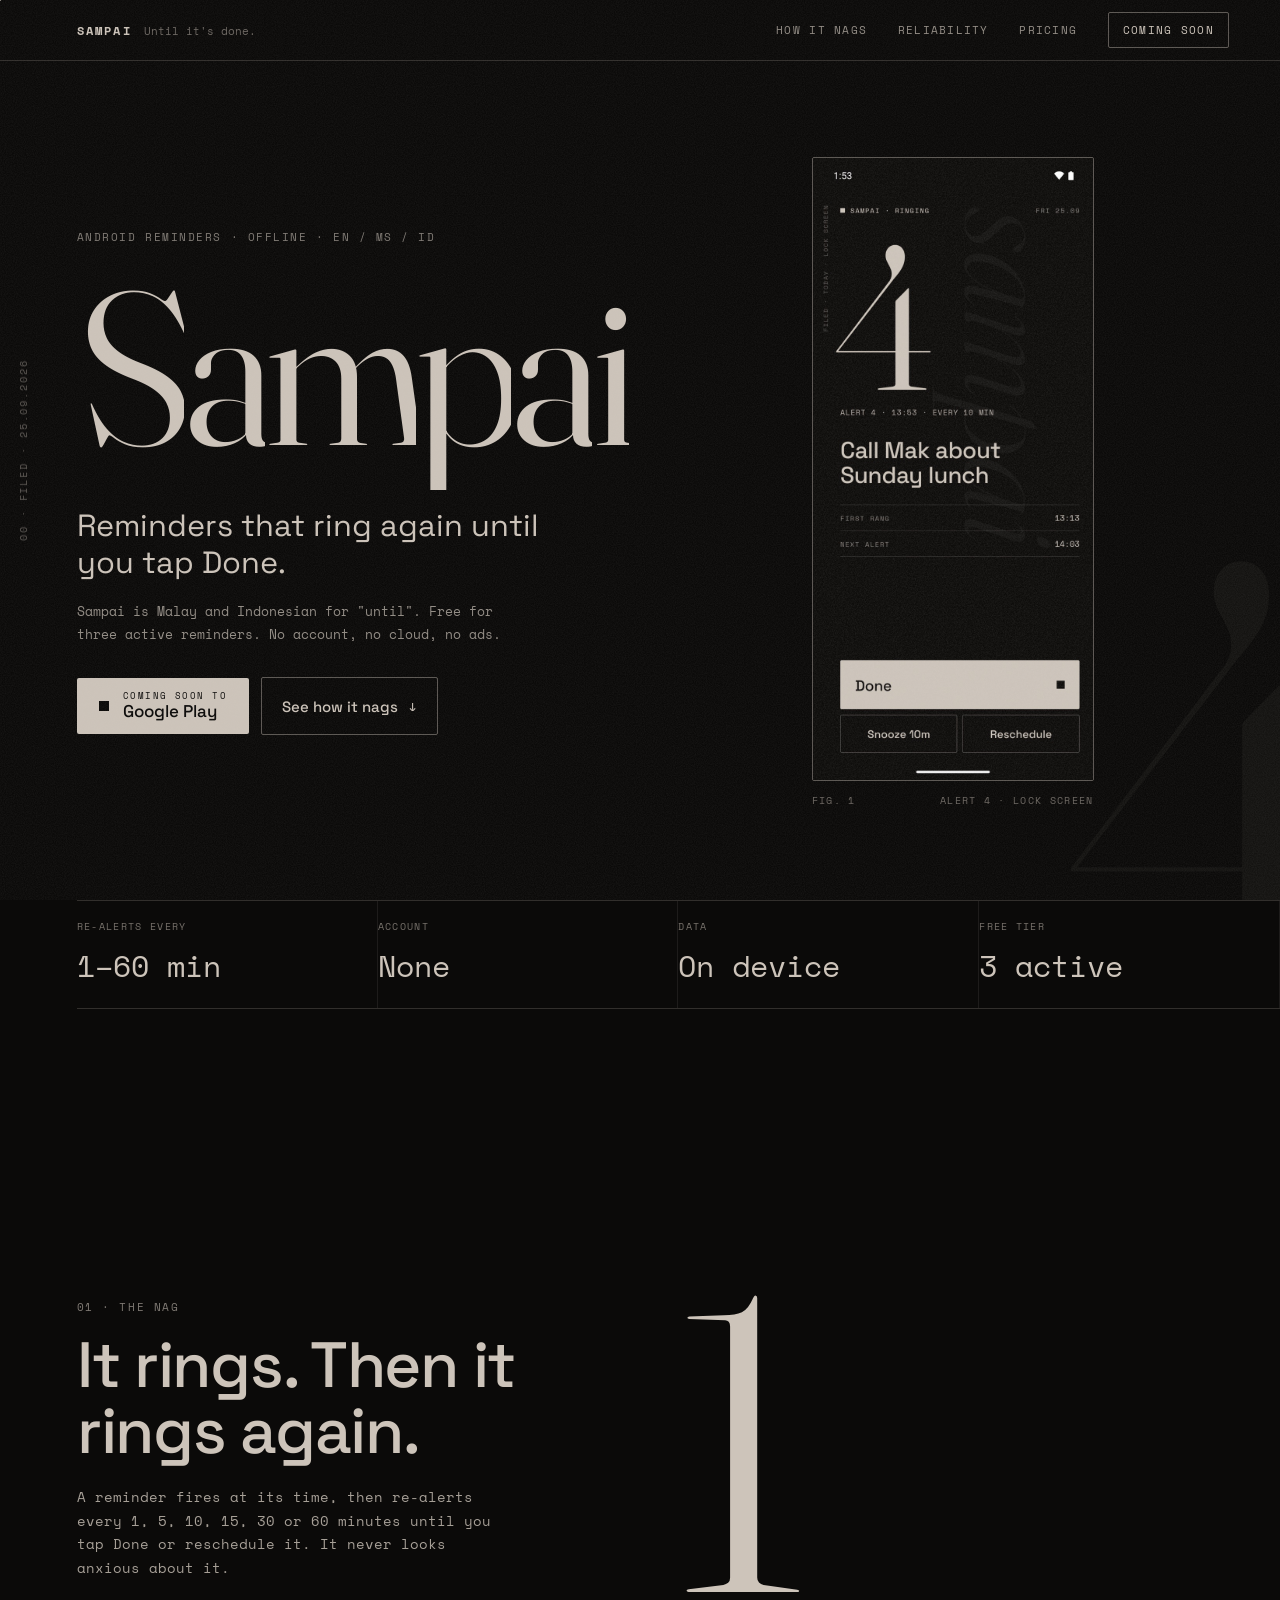
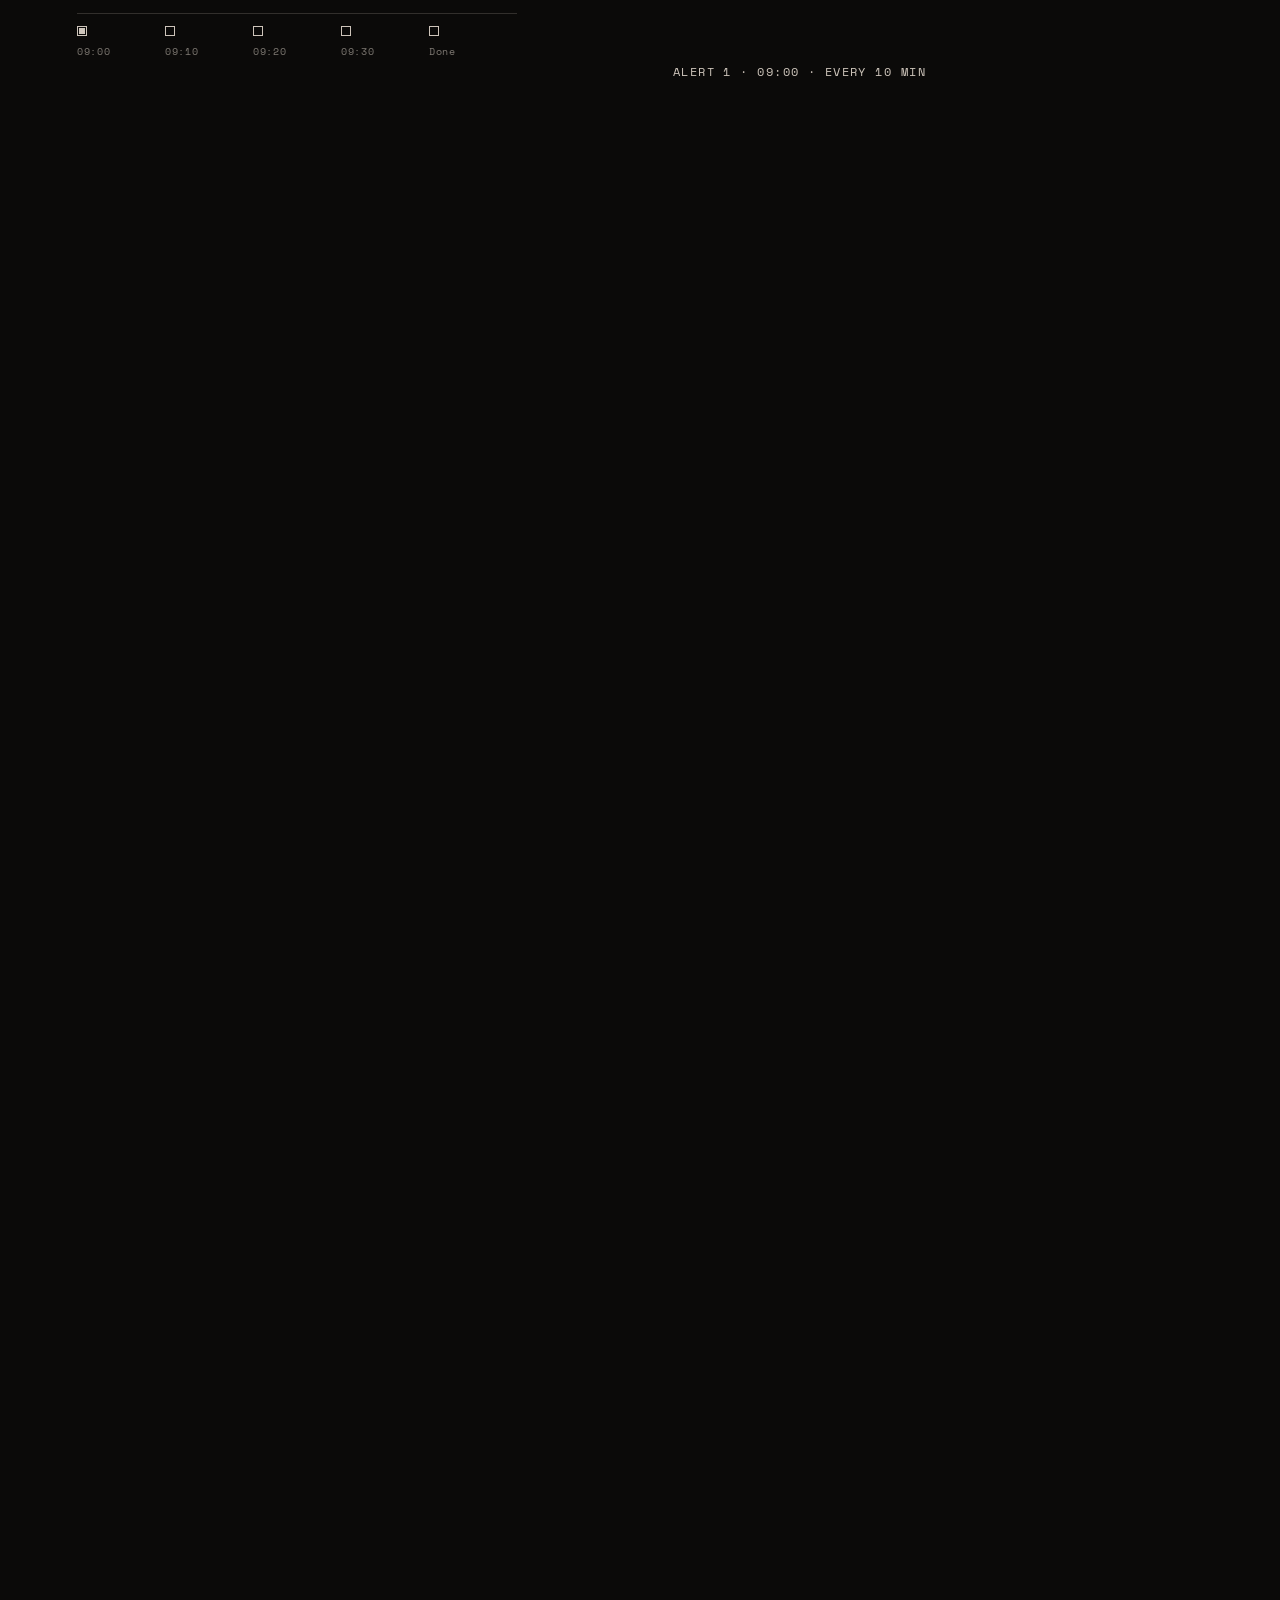
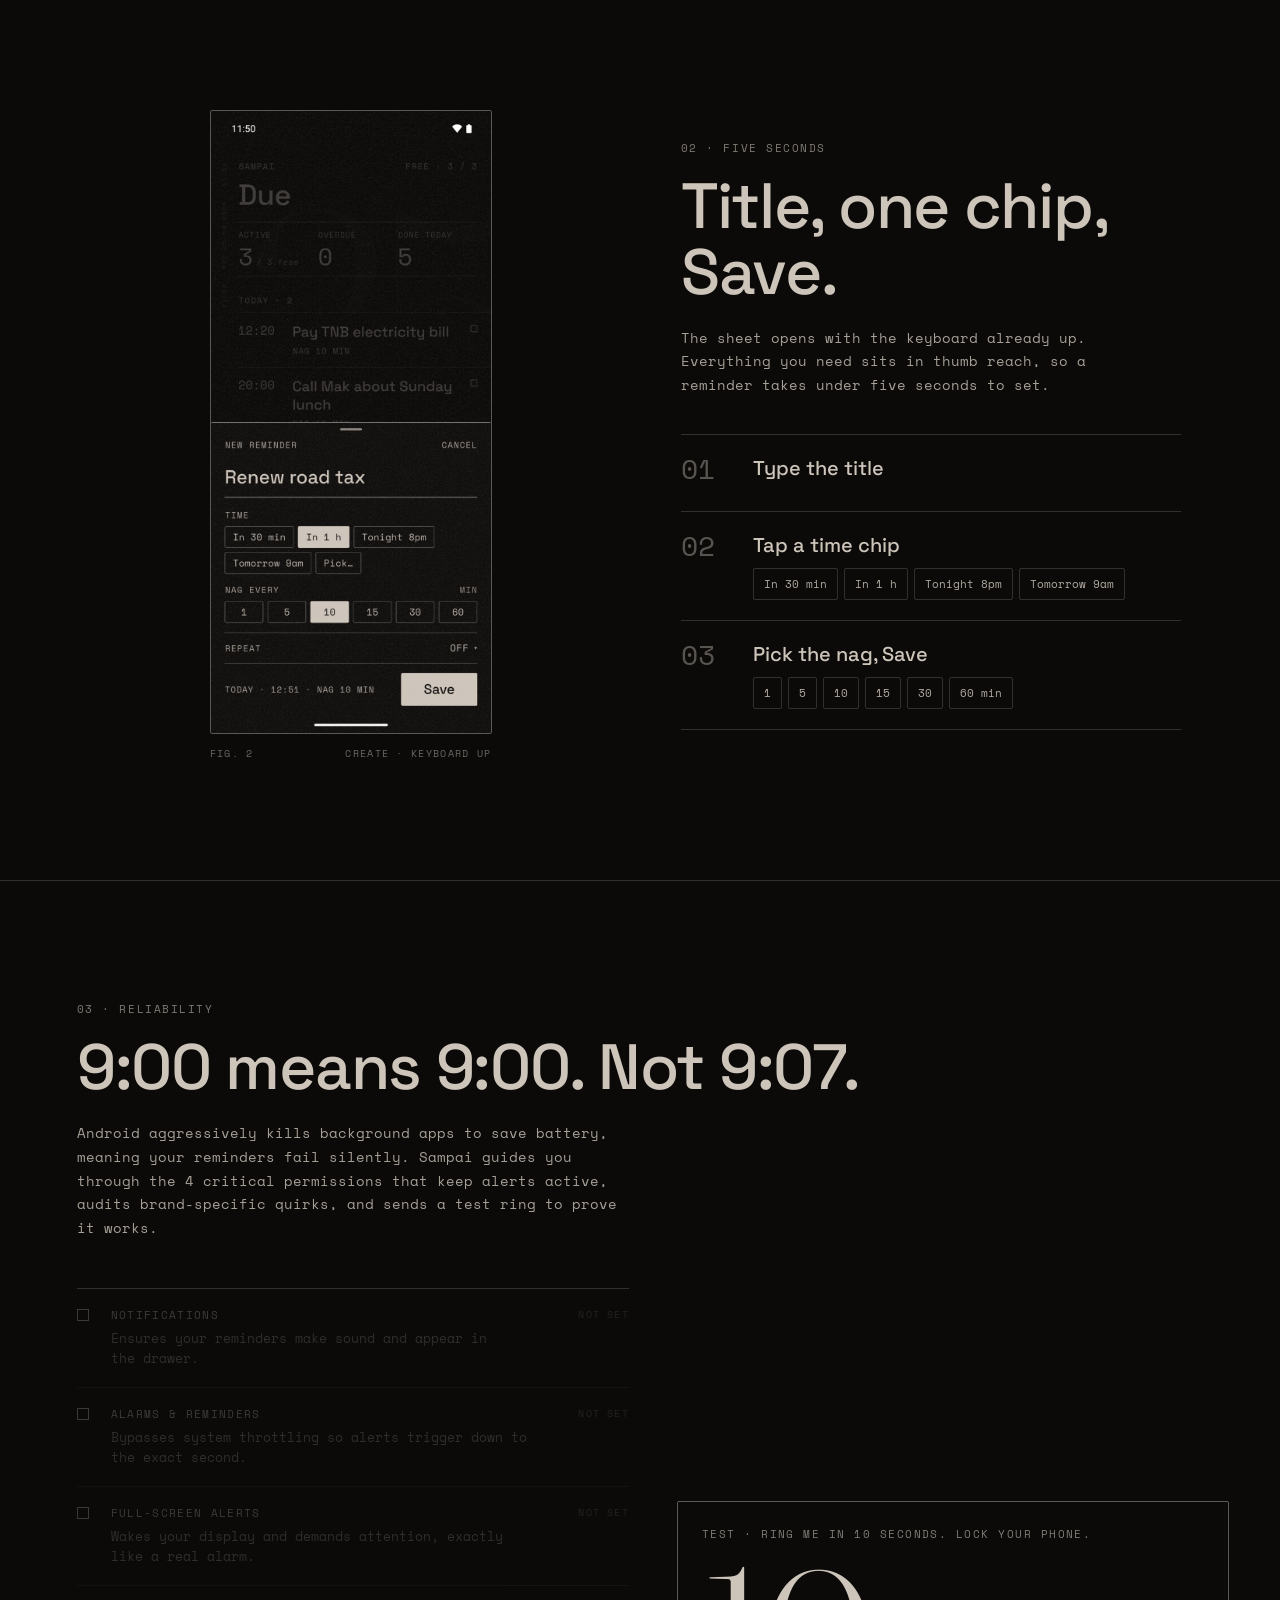
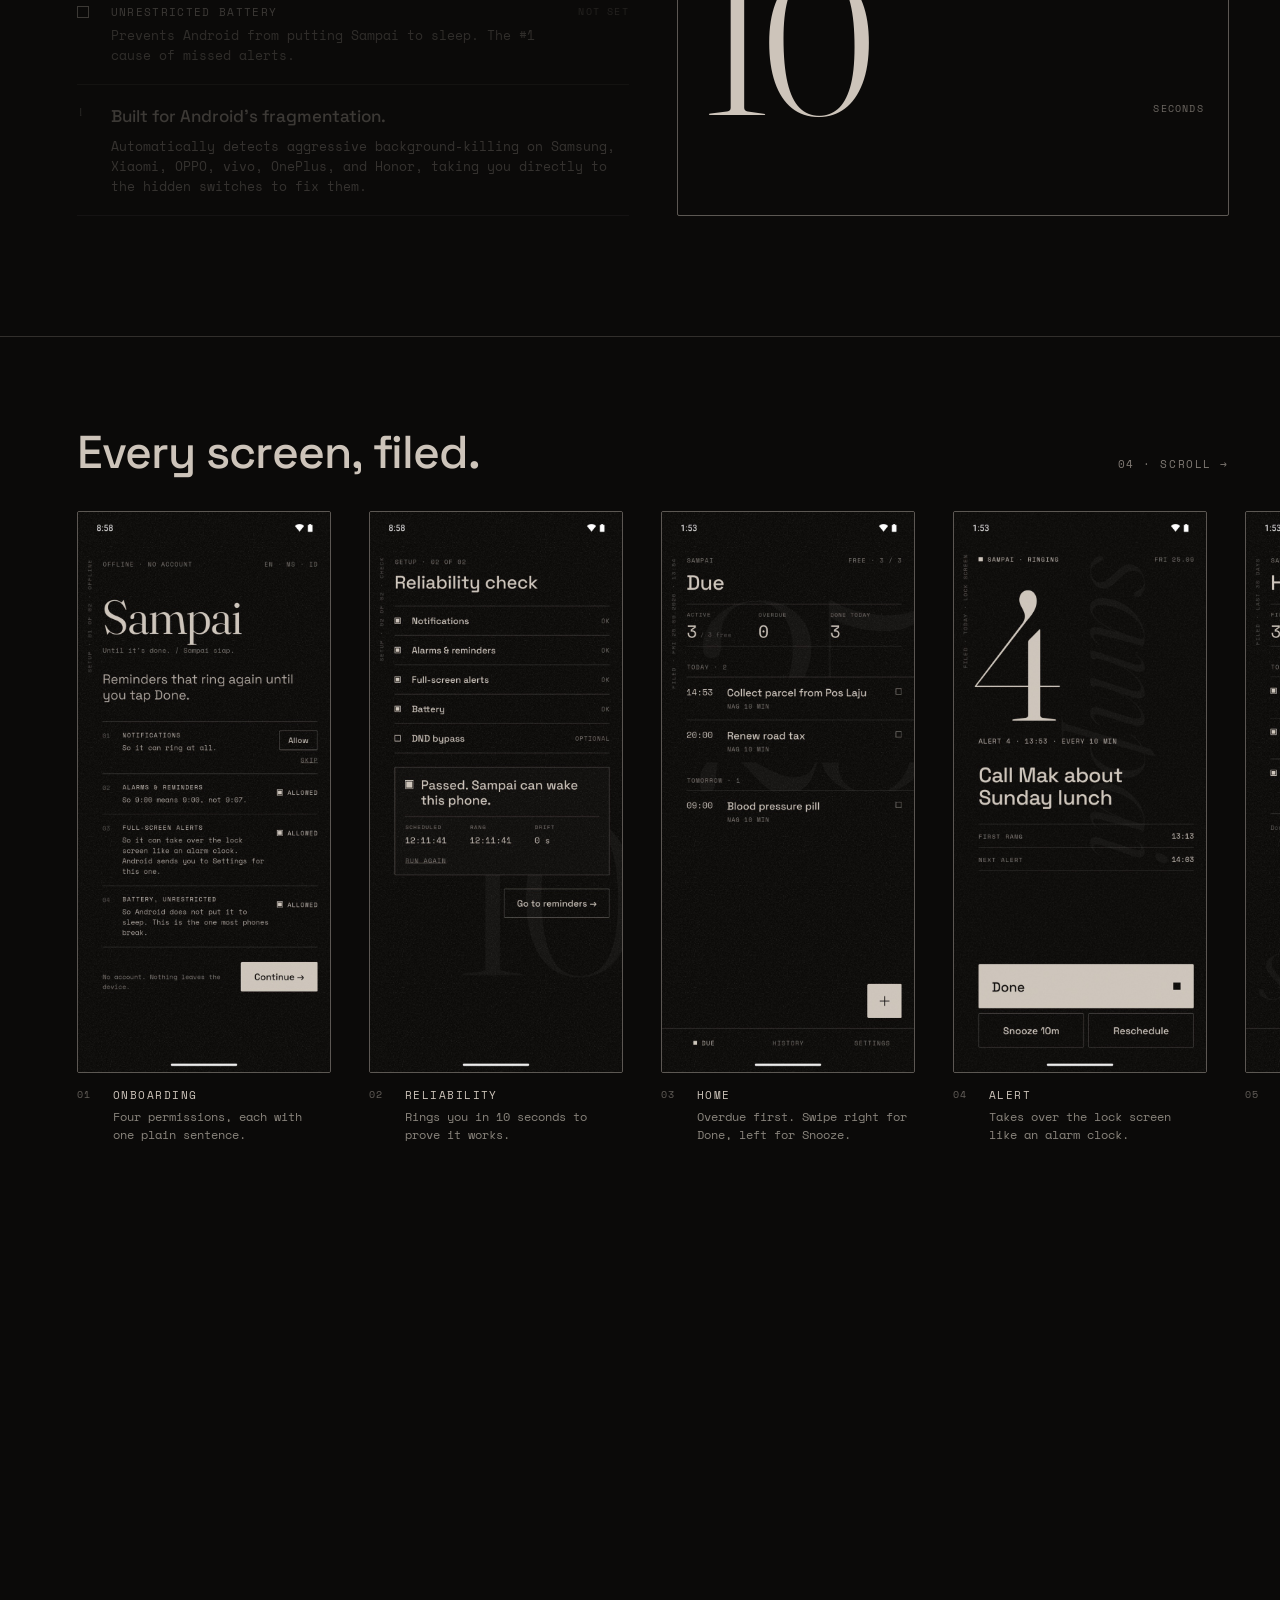
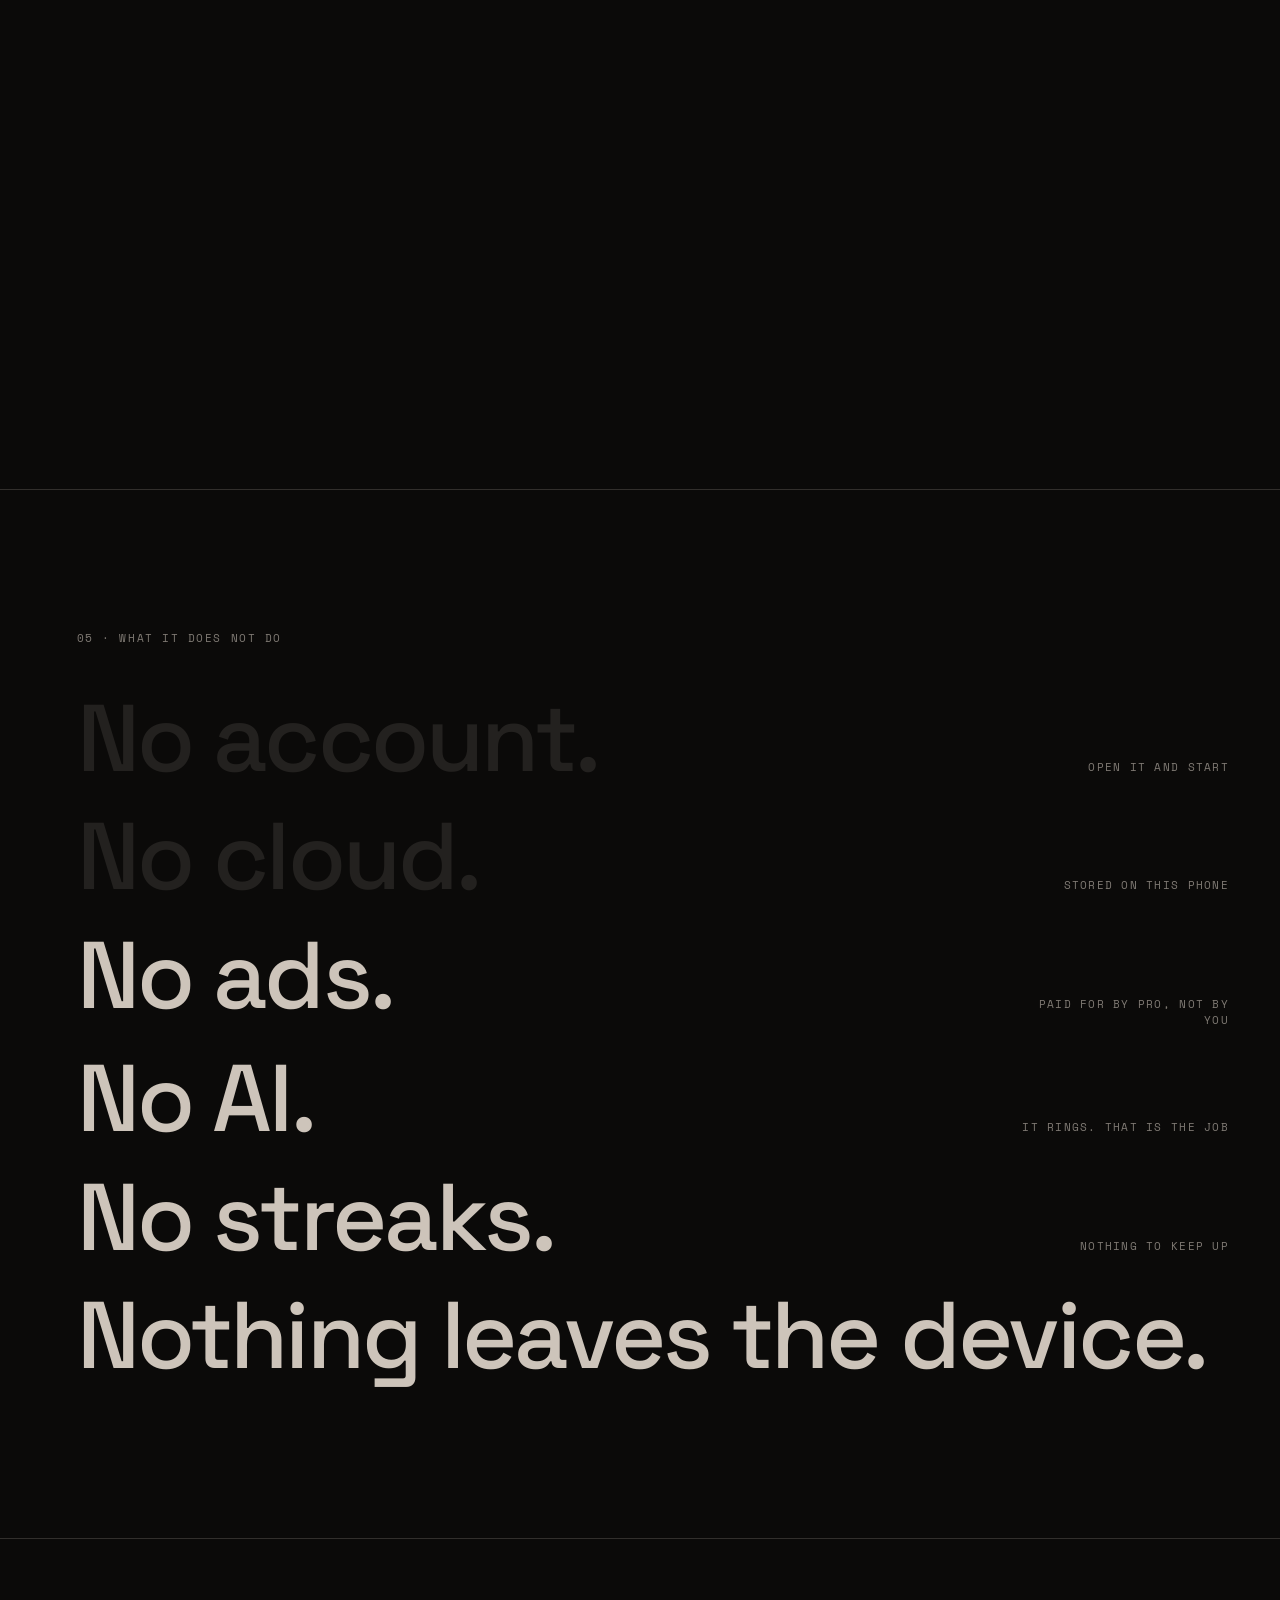
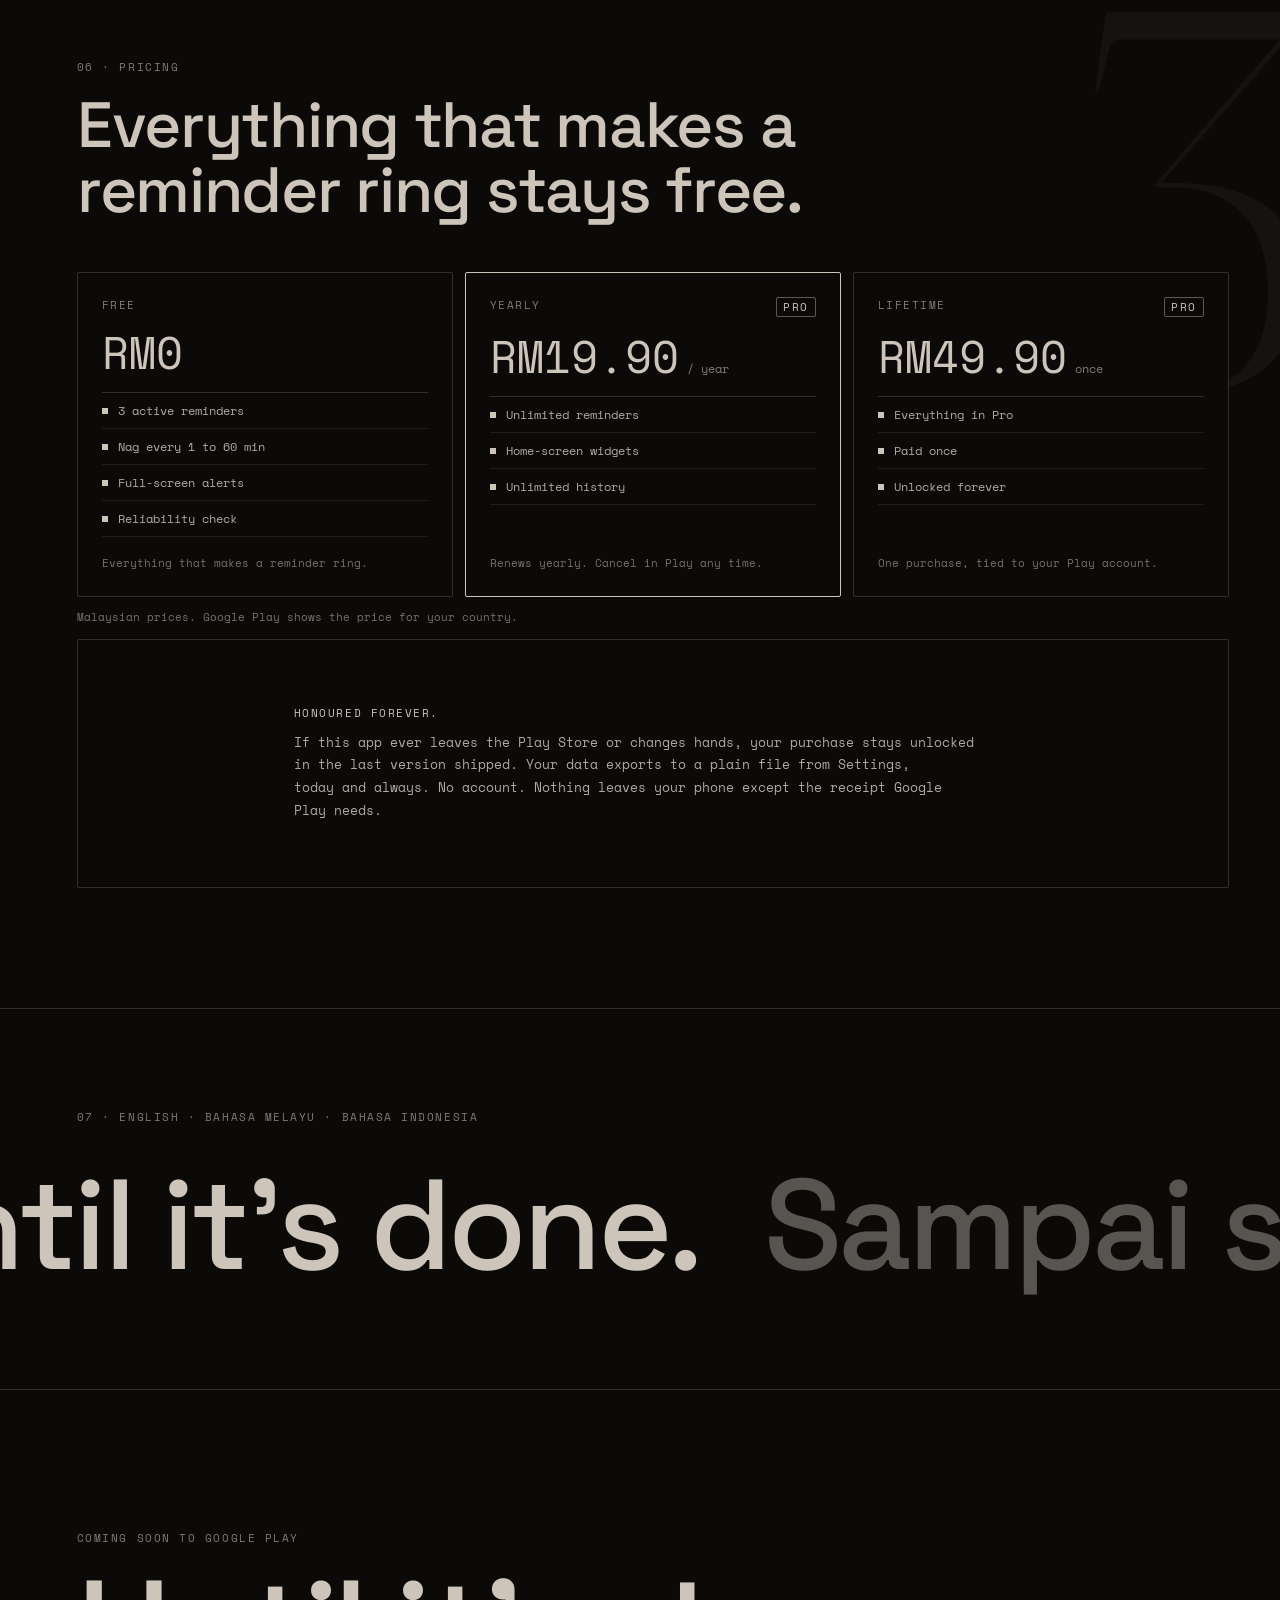
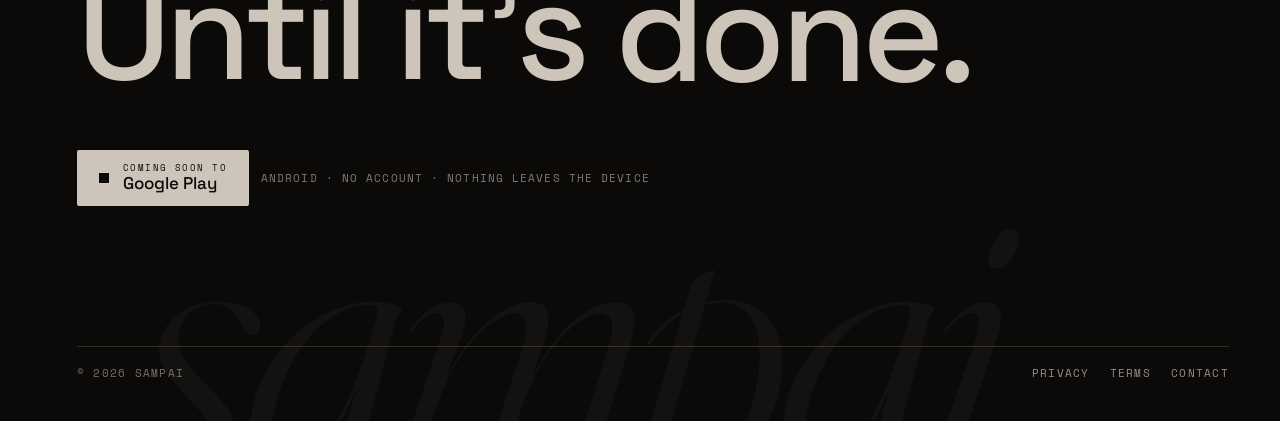
==== index.html @ e7b0bf05 "Phone fixes: hero drift and gallery - Hero phone and wordmark drift only on wide screens; stacked on" ====
<!doctype html>
<html lang="en">
<head>
<meta charset="utf-8">
<meta name="viewport" content="width=device-width, initial-scale=1">
<title>Sampai: reminders that ring until done</title>
<meta name="description" content="Sampai is a nag-until-done reminder app for Android. It rings again every 1, 5, 10, 15, 30 or 60 minutes until you tap Done. Offline, no account, no ads.">
<meta property="og:title" content="Sampai: reminders that ring until done">
<meta property="og:description" content="A reminder that keeps ringing until you tap Done. For Android. Offline, no account, no ads.">
<meta property="og:image" content="assets/screens/03-alert-4.jpg">
<meta name="theme-color" content="#0b0a09">
<link rel="icon" href="assets/favicon.png">
<link rel="preconnect" href="https://fonts.googleapis.com">
<link rel="preconnect" href="https://fonts.gstatic.com" crossorigin>
<link rel="stylesheet" href="https://fonts.googleapis.com/css2?family=Fraunces:ital,opsz,wght@0,9..144,300..500;1,9..144,300..500&family=Space+Grotesk:wght@400;500;600&family=Space+Mono:ital,wght@0,400;0,700;1,400&display=swap"><style>:root{--p:11,10,9;--i:205,196,186}html,body{margin:0;background:rgb(var(--p));color:rgb(var(--i));-webkit-font-smoothing:antialiased;overflow-x:hidden}html.lenis,html.lenis body{height:auto}.lenis.lenis-smooth{scroll-behavior:auto!important}body::before{content:"";position:fixed;inset:0;pointer-events:none;z-index:90;opacity:.07;background-image:url("data:image/svg+xml,%3Csvg xmlns='http://www.w3.org/2000/svg' width='160' height='160'%3E%3Cfilter id='n'%3E%3CfeTurbulence type='fractalNoise' baseFrequency='.9' numOctaves='3' stitchTiles='stitch'/%3E%3CfeColorMatrix values='0 0 0 0 .5 0 0 0 0 .5 0 0 0 0 .5 0 0 0 1.4 -.3'/%3E%3C/filter%3E%3Crect width='100%25' height='100%25' filter='url(%23n)'/%3E%3C/svg%3E")}a{color:rgb(var(--i))}a:hover{color:rgba(var(--i),.7)}::selection{background:rgb(var(--i));color:rgb(var(--p))}</style>
<style>
/* Phone layout: the design is drawn for desktop, so these override its inline spacing. */
@media (max-width: 720px) {
  [data-label] { display: none !important; }
  [data-nav] > div { padding: 0 20px !important; height: 56px !important; }
  [data-nav] a[href="#top"] > span + span { display: none; }
  [data-nav] a[href="#nag"], [data-nav] a[href="#reliable"], [data-nav] a[href="#pricing"] { display: none; }
  #top, section, footer { padding-left: 20px !important; padding-right: 20px !important; }
  #top { padding-top: 96px !important; min-height: auto !important; gap: 40px !important; }
  #top + div { margin-left: 20px !important; }
  [data-nag] { height: auto !important; min-height: 100vh; padding-top: 72px !important; padding-bottom: 40px !important; gap: 20px !important; align-content: center; }
  [data-nag] h2 { font-size: 34px !important; }
  [data-nag] > div:last-child { min-height: 0 !important; }
  [data-nag] [data-nn] { font-size: 150px !important; }
  [data-nag] > div:last-child > div:first-child { height: 130px !important; }
  [data-nag] > div:last-child > div:last-child { margin-top: 24px !important; }
  [data-ndone] > span:first-child { width: 64px !important; height: 64px !important; }
  [data-ndone] > span:last-child { font-size: 22px !important; }
  section, footer { padding-top: 88px !important; padding-bottom: 88px !important; }
  [data-gal] { padding: 88px 0 !important; height: auto !important; display: block !important; }
  [data-gal] > div:first-child { padding-left: 20px !important; padding-right: 20px !important; }
  [data-gal] > div:first-child > span { display: none; }
  /* Phones get a native sideways swipe that snaps to each screen, not a pinned scroll. */
  [data-track] { width: auto !important; overflow-x: auto; scroll-snap-type: x mandatory; -webkit-overflow-scrolling: touch; scrollbar-width: none; gap: 16px !important; padding: 28px 20px 4px !important; }
  [data-track]::-webkit-scrollbar { display: none; }
  [data-track] > div { scroll-snap-align: start; scroll-margin-left: 20px; }
  [data-gal] > div:first-child::after { content: "Swipe \2192"; display: block; margin-top: 12px; font-size: 11px; letter-spacing: .14em; text-transform: uppercase; color: rgba(var(--i), .6); }
  [data-no] { flex-direction: column; align-items: flex-start !important; gap: 6px !important; }
  [data-no] > span:nth-child(2) { text-align: left !important; }
  [data-bell] { width: 90px !important; }
  section[data-sec^="07"] { padding-left: 0 !important; padding-right: 0 !important; }
  section[data-sec^="07"] > div:first-child { padding-left: 20px !important; padding-right: 20px !important; }
  footer > div[style*="margin-top:140px"] { margin-top: 80px !important; }
}
</style>
</head>
<body>
<div data-root="" style="position:relative;font-family:'Space Mono',monospace;color:rgb(var(--i));background:rgb(var(--p))">

<div data-prog="" style="position:fixed;top:0;left:0;right:0;height:1px;background:rgb(var(--i));transform:scaleX(0);transform-origin:0 50%;z-index:80"></div>
<div data-label="" style="position:fixed;left:16px;top:50%;transform:translateY(-50%) rotate(180deg);writing-mode:vertical-rl;font-size:9.5px;letter-spacing:.2em;text-transform:uppercase;color:rgba(var(--i),.45);z-index:70;white-space:nowrap;pointer-events:none">00 · Filed · 25.09.2026</div>

<nav data-nav="" style="position:fixed;top:0;left:0;right:0;z-index:75;background:rgb(var(--p));border-bottom:1px solid rgba(var(--i),.2)">
<div style="display:flex;align-items:center;justify-content:space-between;gap:20px;height:60px;padding:0 clamp(20px,4vw,56px) 0 clamp(48px,6vw,96px)">
<a href="#top" style="display:flex;align-items:baseline;gap:12px;text-decoration:none"><span style="font-size:12px;letter-spacing:.18em;font-weight:700">SAMPAI</span><span style="font-size:10.5px;color:rgba(var(--i),.5)">Until it's done.</span></a>
<div style="display:flex;align-items:center;gap:clamp(14px,2.4vw,32px);font-size:10.5px;letter-spacing:.12em;text-transform:uppercase">
<a href="#nag" style="text-decoration:none;color:rgba(var(--i),.7)">How it nags</a>
<a href="#reliable" style="text-decoration:none;color:rgba(var(--i),.7)">Reliability</a>
<a href="#pricing" style="text-decoration:none;color:rgba(var(--i),.7)">Pricing</a>
<a href="#get" style="height:34px;padding:0 14px;display:flex;align-items:center;border:1px solid rgba(var(--i),.42);border-radius:2px;text-decoration:none">Coming soon</a>
</div>
</div>
</nav>

<header id="top" data-hero="" data-sec="00 · Filed · 25.09.2026" style="position:relative;min-height:100vh;padding:120px clamp(20px,4vw,56px) 56px clamp(48px,6vw,96px);box-sizing:border-box;display:grid;grid-template-columns:repeat(auto-fit,minmax(min(100%,440px),1fr));gap:48px;align-items:center;overflow:hidden">
<div style="position:relative;z-index:2">
<div data-hf="" style="font-size:11px;letter-spacing:.14em;text-transform:uppercase;color:rgba(var(--i),.6)">Android reminders · Offline · EN / MS / ID</div>
<h1 data-hword="" aria-label="Sampai" style="margin:28px 0 0;font-family:'Fraunces',serif;font-weight:350;font-size:clamp(96px,17vw,264px);line-height:.86;letter-spacing:-.035em;display:flex">
<span style="display:inline-block;overflow:hidden;padding-bottom:.14em"><span data-hl="" style="display:inline-block">S</span></span><span style="display:inline-block;overflow:hidden;padding-bottom:.14em"><span data-hl="" style="display:inline-block">a</span></span><span style="display:inline-block;overflow:hidden;padding-bottom:.14em"><span data-hl="" style="display:inline-block">m</span></span><span style="display:inline-block;overflow:hidden;padding-bottom:.14em"><span data-hl="" style="display:inline-block">p</span></span><span style="display:inline-block;overflow:hidden;padding-bottom:.14em"><span data-hl="" style="display:inline-block">a</span></span><span style="display:inline-block;overflow:hidden;padding-bottom:.14em"><span data-hl="" style="display:inline-block">i</span></span>
</h1>
<p data-hf="" style="margin:18px 0 0;font-family:'Space Grotesk',sans-serif;font-size:clamp(22px,2.4vw,32px);line-height:1.2;font-weight:400;max-width:520px;text-wrap:pretty">Reminders that ring again until you tap Done.</p>
<p data-hf="" style="margin:18px 0 0;font-size:13px;line-height:1.75;color:rgba(var(--i),.7);max-width:460px;text-wrap:pretty">Sampai is Malay and Indonesian for "until". Free for three active reminders. No account, no cloud, no ads.</p>
<div data-hf="" style="display:flex;flex-wrap:wrap;gap:12px;margin-top:32px;align-items:center">
<a href="#get" style="display:inline-flex;align-items:center;gap:14px;height:56px;padding:0 22px;background:rgb(var(--i));color:rgb(var(--p));border-radius:2px;text-decoration:none"><span style="width:10px;height:10px;background:currentColor"></span><span style="display:flex;flex-direction:column;line-height:1.15"><span style="font-size:9px;letter-spacing:.16em">COMING SOON TO</span><span style="font-family:'Space Grotesk',sans-serif;font-size:17px;font-weight:500">Google Play</span></span></a>
<a href="#nag" style="height:56px;padding:0 20px;display:inline-flex;align-items:center;gap:10px;border:1px solid rgba(var(--i),.42);border-radius:2px;text-decoration:none;font-family:'Space Grotesk',sans-serif;font-size:15px;font-weight:500">See how it nags <span style="font-family:'Space Mono',monospace">↓</span></a>
</div>
</div>
<div data-hpar="" style="position:relative;z-index:1;justify-self:center"><div data-hphone="" style="display:flex;flex-direction:column;gap:12px">
<div style="width:280px;height:622px;overflow:hidden;border:1px solid rgba(var(--i),.42);border-radius:2px;position:relative"><img src="assets/screens/03-alert-4.jpg" width="280" height="622" alt="Sampai alert on the lock screen: a large numeral 4, the reminder Call Mak about Sunday lunch, and Done, Snooze and Reschedule buttons." style="display:block;width:100%;height:100%;object-fit:cover"></div>
<div style="display:flex;justify-content:space-between;font-size:9.5px;letter-spacing:.14em;text-transform:uppercase;color:rgba(var(--i),.5)"><span>Fig. 1</span><span>Alert 4 · Lock screen</span></div>
</div></div>
<div data-hwm="" style="position:absolute;right:-4vw;bottom:-8vw;font-family:'Fraunces',serif;font-weight:300;font-size:46vw;line-height:.8;letter-spacing:-.06em;color:rgba(var(--i),.045);pointer-events:none;user-select:none;z-index:0">4</div>
</header>

<div style="border-top:1px solid rgba(var(--i),.2);border-bottom:1px solid rgba(var(--i),.2);margin-left:clamp(48px,6vw,96px);display:grid;grid-template-columns:repeat(auto-fit,minmax(180px,1fr))">
<div data-fact="" style="padding:18px 20px 20px 0;border-right:1px solid rgba(var(--i),.1)"><div style="font-size:9.5px;letter-spacing:.14em;text-transform:uppercase;color:rgba(var(--i),.55)">Re-alerts every</div><div style="font-size:clamp(22px,2.4vw,30px);margin-top:10px;font-variant-numeric:tabular-nums">1–60 min</div></div><div data-fact="" style="padding:18px 20px 20px 0;border-right:1px solid rgba(var(--i),.1)"><div style="font-size:9.5px;letter-spacing:.14em;text-transform:uppercase;color:rgba(var(--i),.55)">Account</div><div style="font-size:clamp(22px,2.4vw,30px);margin-top:10px;font-variant-numeric:tabular-nums">None</div></div><div data-fact="" style="padding:18px 20px 20px 0;border-right:1px solid rgba(var(--i),.1)"><div style="font-size:9.5px;letter-spacing:.14em;text-transform:uppercase;color:rgba(var(--i),.55)">Data</div><div style="font-size:clamp(22px,2.4vw,30px);margin-top:10px;font-variant-numeric:tabular-nums">On device</div></div><div data-fact="" style="padding:18px 20px 20px 0;border-right:1px solid rgba(var(--i),.1)"><div style="font-size:9.5px;letter-spacing:.14em;text-transform:uppercase;color:rgba(var(--i),.55)">Free tier</div><div style="font-size:clamp(22px,2.4vw,30px);margin-top:10px;font-variant-numeric:tabular-nums">3 active</div></div>
</div>

<section id="nag" data-nag="" data-sec="01 · The nag" style="position:relative;height:100vh;padding:80px clamp(20px,4vw,56px) 40px clamp(48px,6vw,96px);box-sizing:border-box;display:grid;grid-template-columns:repeat(auto-fit,minmax(min(100%,380px),1fr));gap:40px;align-items:center;overflow:hidden">
<div>
<div style="font-size:11px;letter-spacing:.14em;text-transform:uppercase;color:rgba(var(--i),.6)">01 · The nag</div>
<h2 style="margin:18px 0 0;font-family:'Space Grotesk',sans-serif;font-weight:500;font-size:clamp(36px,5vw,72px);line-height:1.02;letter-spacing:-.02em;max-width:560px">It rings. Then it rings again.</h2>
<p style="margin:22px 0 0;font-size:13.5px;line-height:1.75;color:rgba(var(--i),.8);max-width:440px;text-wrap:pretty">A reminder fires at its time, then re-alerts every 1, 5, 10, 15, 30 or 60 minutes until you tap Done or reschedule it. It never looks anxious about it.</p>
<div style="margin-top:32px;max-width:440px">
<div style="position:relative;height:1px;background:rgba(var(--i),.2)"><div data-nline="" style="position:absolute;inset:0;background:rgb(var(--i));transform:scaleX(0);transform-origin:0 50%"></div></div>
<div style="display:grid;grid-template-columns:repeat(5,minmax(0,1fr));margin-top:12px">
<div style="display:flex;flex-direction:column;gap:8px"><span style="position:relative;width:10px;height:10px;border:1px solid rgb(var(--i));box-sizing:border-box"><span data-nt="" style="position:absolute;inset:1px;background:rgb(var(--i));opacity:1"></span></span><span style="font-size:10px;letter-spacing:.08em;color:rgba(var(--i),.6);font-variant-numeric:tabular-nums">09:00</span></div><div style="display:flex;flex-direction:column;gap:8px"><span style="position:relative;width:10px;height:10px;border:1px solid rgb(var(--i));box-sizing:border-box"><span data-nt="" style="position:absolute;inset:1px;background:rgb(var(--i));opacity:0"></span></span><span style="font-size:10px;letter-spacing:.08em;color:rgba(var(--i),.6);font-variant-numeric:tabular-nums">09:10</span></div><div style="display:flex;flex-direction:column;gap:8px"><span style="position:relative;width:10px;height:10px;border:1px solid rgb(var(--i));box-sizing:border-box"><span data-nt="" style="position:absolute;inset:1px;background:rgb(var(--i));opacity:0"></span></span><span style="font-size:10px;letter-spacing:.08em;color:rgba(var(--i),.6);font-variant-numeric:tabular-nums">09:20</span></div><div style="display:flex;flex-direction:column;gap:8px"><span style="position:relative;width:10px;height:10px;border:1px solid rgb(var(--i));box-sizing:border-box"><span data-nt="" style="position:absolute;inset:1px;background:rgb(var(--i));opacity:0"></span></span><span style="font-size:10px;letter-spacing:.08em;color:rgba(var(--i),.6);font-variant-numeric:tabular-nums">09:30</span></div><div style="display:flex;flex-direction:column;gap:8px"><span style="position:relative;width:10px;height:10px;border:1px solid rgb(var(--i));box-sizing:border-box"><span data-nt="" style="position:absolute;inset:1px;background:rgb(var(--i));opacity:0"></span></span><span style="font-size:10px;letter-spacing:.08em;color:rgba(var(--i),.6);font-variant-numeric:tabular-nums">Done</span></div>
</div>
</div>
</div>
<div style="position:relative;min-height:min(62vh,520px);display:flex;flex-direction:column;justify-content:center">
<div style="position:relative;height:clamp(170px,26vw,380px)">
<div data-nn="" style="position:absolute;left:0;bottom:0;font-family:'Fraunces',serif;font-weight:300;font-size:clamp(210px,32vw,470px);line-height:.8;letter-spacing:-.05em;font-variant-numeric:tabular-nums;opacity:1">1</div><div data-nn="" style="position:absolute;left:0;bottom:0;font-family:'Fraunces',serif;font-weight:300;font-size:clamp(210px,32vw,470px);line-height:.8;letter-spacing:-.05em;font-variant-numeric:tabular-nums;opacity:0">2</div><div data-nn="" style="position:absolute;left:0;bottom:0;font-family:'Fraunces',serif;font-weight:300;font-size:clamp(210px,32vw,470px);line-height:.8;letter-spacing:-.05em;font-variant-numeric:tabular-nums;opacity:0">3</div><div data-nn="" style="position:absolute;left:0;bottom:0;font-family:'Fraunces',serif;font-weight:300;font-size:clamp(210px,32vw,470px);line-height:.8;letter-spacing:-.05em;font-variant-numeric:tabular-nums;opacity:0">4</div>
<div data-ndone="" style="position:absolute;left:0;bottom:0;opacity:0;display:flex;flex-direction:column;gap:22px"><span style="width:clamp(90px,12vw,160px);height:clamp(90px,12vw,160px);background:rgb(var(--i))"></span><span style="font-family:'Space Grotesk',sans-serif;font-size:clamp(26px,3vw,40px);font-weight:500;line-height:1.1">Done after 4 alerts.<br>Filed.</span></div>
</div>
<div style="position:relative;height:20px;margin-top:56px">
<div data-nc="" style="position:absolute;left:0;top:0;font-size:12px;letter-spacing:.12em;text-transform:uppercase;font-variant-numeric:tabular-nums;opacity:1">Alert 1 · 09:00 · Every 10 min</div><div data-nc="" style="position:absolute;left:0;top:0;font-size:12px;letter-spacing:.12em;text-transform:uppercase;font-variant-numeric:tabular-nums;opacity:0">Alert 2 · 09:10 · Every 10 min</div><div data-nc="" style="position:absolute;left:0;top:0;font-size:12px;letter-spacing:.12em;text-transform:uppercase;font-variant-numeric:tabular-nums;opacity:0">Alert 3 · 09:20 · Every 10 min</div><div data-nc="" style="position:absolute;left:0;top:0;font-size:12px;letter-spacing:.12em;text-transform:uppercase;font-variant-numeric:tabular-nums;opacity:0">Alert 4 · 09:30 · Every 10 min</div>
</div>
</div>
</section>

<section data-sec="02 · Five seconds" style="position:relative;padding:120px clamp(20px,4vw,56px) 120px clamp(48px,6vw,96px);display:grid;grid-template-columns:repeat(auto-fit,minmax(min(100%,400px),1fr));gap:56px;align-items:center;border-top:1px solid rgba(var(--i),.2)">
<div data-cphone="" style="justify-self:center;display:flex;flex-direction:column;gap:12px">
<div style="width:280px;height:622px;overflow:hidden;border:1px solid rgba(var(--i),.42);border-radius:2px;position:relative"><img src="assets/screens/02-create.jpg" width="280" height="622" alt="The new reminder sheet with time chips, nag interval chips from 1 to 60 minutes and a Save button." style="display:block;width:100%;height:100%;object-fit:cover"></div>
<div style="display:flex;justify-content:space-between;font-size:9.5px;letter-spacing:.14em;text-transform:uppercase;color:rgba(var(--i),.5)"><span>Fig. 2</span><span>Create · keyboard up</span></div>
</div>
<div>
<div data-r="" style="font-size:11px;letter-spacing:.14em;text-transform:uppercase;color:rgba(var(--i),.6)">02 · Five seconds</div>
<h2 data-r="" style="margin:18px 0 0;font-family:'Space Grotesk',sans-serif;font-weight:500;font-size:clamp(36px,5vw,72px);line-height:1.02;letter-spacing:-.02em">Title, one chip, Save.</h2>
<p data-r="" style="margin:22px 0 0;font-size:13.5px;line-height:1.75;color:rgba(var(--i),.8);max-width:460px;text-wrap:pretty">The sheet opens with the keyboard already up. Everything you need sits in thumb reach, so a reminder takes under five seconds to set.</p>
<div style="margin-top:36px;border-top:1px solid rgba(var(--i),.2);max-width:500px">
<div data-step="" style="display:grid;grid-template-columns:56px minmax(0,1fr);gap:16px;padding:20px 0;border-bottom:1px solid rgba(var(--i),.2)"><span style="font-size:28px;line-height:1;font-variant-numeric:tabular-nums;color:rgba(var(--i),.4)">01</span><div><div style="font-family:'Space Grotesk',sans-serif;font-size:20px;font-weight:500">Type the title</div><div style="display:flex;flex-wrap:wrap;gap:6px;margin-top:10px"></div></div></div><div data-step="" style="display:grid;grid-template-columns:56px minmax(0,1fr);gap:16px;padding:20px 0;border-bottom:1px solid rgba(var(--i),.2)"><span style="font-size:28px;line-height:1;font-variant-numeric:tabular-nums;color:rgba(var(--i),.4)">02</span><div><div style="font-family:'Space Grotesk',sans-serif;font-size:20px;font-weight:500">Tap a time chip</div><div style="display:flex;flex-wrap:wrap;gap:6px;margin-top:10px"><span data-chip="" style="height:30px;padding:0 10px;display:flex;align-items:center;border:1px solid rgba(var(--i),.2);border-radius:2px;font-size:11px;color:rgba(var(--i),.86);white-space:nowrap">In 30 min</span><span data-chip="" style="height:30px;padding:0 10px;display:flex;align-items:center;border:1px solid rgba(var(--i),.2);border-radius:2px;font-size:11px;color:rgba(var(--i),.86);white-space:nowrap">In 1 h</span><span data-chip="" style="height:30px;padding:0 10px;display:flex;align-items:center;border:1px solid rgba(var(--i),.2);border-radius:2px;font-size:11px;color:rgba(var(--i),.86);white-space:nowrap">Tonight 8pm</span><span data-chip="" style="height:30px;padding:0 10px;display:flex;align-items:center;border:1px solid rgba(var(--i),.2);border-radius:2px;font-size:11px;color:rgba(var(--i),.86);white-space:nowrap">Tomorrow 9am</span></div></div></div><div data-step="" style="display:grid;grid-template-columns:56px minmax(0,1fr);gap:16px;padding:20px 0;border-bottom:1px solid rgba(var(--i),.2)"><span style="font-size:28px;line-height:1;font-variant-numeric:tabular-nums;color:rgba(var(--i),.4)">03</span><div><div style="font-family:'Space Grotesk',sans-serif;font-size:20px;font-weight:500">Pick the nag, Save</div><div style="display:flex;flex-wrap:wrap;gap:6px;margin-top:10px"><span data-chip="" style="height:30px;padding:0 10px;display:flex;align-items:center;border:1px solid rgba(var(--i),.2);border-radius:2px;font-size:11px;color:rgba(var(--i),.86);white-space:nowrap">1</span><span data-chip="" style="height:30px;padding:0 10px;display:flex;align-items:center;border:1px solid rgba(var(--i),.2);border-radius:2px;font-size:11px;color:rgba(var(--i),.86);white-space:nowrap">5</span><span data-chip="" style="height:30px;padding:0 10px;display:flex;align-items:center;border:1px solid rgba(var(--i),.2);border-radius:2px;font-size:11px;color:rgba(var(--i),.86);white-space:nowrap">10</span><span data-chip="" style="height:30px;padding:0 10px;display:flex;align-items:center;border:1px solid rgba(var(--i),.2);border-radius:2px;font-size:11px;color:rgba(var(--i),.86);white-space:nowrap">15</span><span data-chip="" style="height:30px;padding:0 10px;display:flex;align-items:center;border:1px solid rgba(var(--i),.2);border-radius:2px;font-size:11px;color:rgba(var(--i),.86);white-space:nowrap">30</span><span data-chip="" style="height:30px;padding:0 10px;display:flex;align-items:center;border:1px solid rgba(var(--i),.2);border-radius:2px;font-size:11px;color:rgba(var(--i),.86);white-space:nowrap">60 min</span></div></div></div>
</div>
</div>
</section>

<section id="reliable" data-rel="" data-sec="03 · Reliability" style="position:relative;padding:120px clamp(20px,4vw,56px) 120px clamp(48px,6vw,96px);border-top:1px solid rgba(var(--i),.2);overflow:hidden">
<div data-r="" style="font-size:11px;letter-spacing:.14em;text-transform:uppercase;color:rgba(var(--i),.6)">03 · Reliability</div>
<h2 data-r="" style="margin:18px 0 0;font-family:'Space Grotesk',sans-serif;font-weight:500;font-size:clamp(36px,5vw,72px);line-height:1.02;letter-spacing:-.02em;max-width:820px">9:00 means 9:00. Not 9:07.</h2>
<p data-r="" style="margin:22px 0 0;font-size:13.5px;line-height:1.75;color:rgba(var(--i),.8);max-width:560px;text-wrap:pretty">Android aggressively kills background apps to save battery, meaning your reminders fail silently. Sampai guides you through the 4 critical permissions that keep alerts active, audits brand-specific quirks, and sends a test ring to prove it works.</p>
<div style="display:grid;grid-template-columns:repeat(auto-fit,minmax(min(100%,380px),1fr));gap:48px;margin-top:48px;align-items:end">
<div style="border-top:1px solid rgba(var(--i),.2)">

<div data-perm="" style="display:grid;grid-template-columns:22px minmax(0,1fr) 76px;gap:12px;padding:18px 0;border-bottom:1px solid rgba(var(--i),.2);align-items:start">
<span style="position:relative;width:12px;height:12px;border:1px solid rgb(var(--i));box-sizing:border-box;margin-top:2px"><span data-pf="" style="position:absolute;inset:1px;background:rgb(var(--i));transform:scale(0)"></span></span>
<div><div style="font-size:11px;letter-spacing:.12em;text-transform:uppercase">Notifications</div><div style="font-size:12.5px;line-height:1.6;color:rgba(var(--i),.75);margin-top:6px;text-wrap:pretty">Ensures your reminders make sound and appear in the drawer.</div></div>
<span style="position:relative;height:16px;font-size:10px;letter-spacing:.12em;text-transform:uppercase;text-align:right"><span data-poff="" style="position:absolute;right:0;top:0;color:rgba(var(--i),.5);white-space:nowrap">Not set</span><span data-pon="" style="position:absolute;right:0;top:0;opacity:0">OK</span></span>
</div>

<div data-perm="" style="display:grid;grid-template-columns:22px minmax(0,1fr) 76px;gap:12px;padding:18px 0;border-bottom:1px solid rgba(var(--i),.2);align-items:start">
<span style="position:relative;width:12px;height:12px;border:1px solid rgb(var(--i));box-sizing:border-box;margin-top:2px"><span data-pf="" style="position:absolute;inset:1px;background:rgb(var(--i));transform:scale(0)"></span></span>
<div><div style="font-size:11px;letter-spacing:.12em;text-transform:uppercase">Alarms &amp; Reminders</div><div style="font-size:12.5px;line-height:1.6;color:rgba(var(--i),.75);margin-top:6px;text-wrap:pretty">Bypasses system throttling so alerts trigger down to the exact second.</div></div>
<span style="position:relative;height:16px;font-size:10px;letter-spacing:.12em;text-transform:uppercase;text-align:right"><span data-poff="" style="position:absolute;right:0;top:0;color:rgba(var(--i),.5);white-space:nowrap">Not set</span><span data-pon="" style="position:absolute;right:0;top:0;opacity:0">OK</span></span>
</div>

<div data-perm="" style="display:grid;grid-template-columns:22px minmax(0,1fr) 76px;gap:12px;padding:18px 0;border-bottom:1px solid rgba(var(--i),.2);align-items:start">
<span style="position:relative;width:12px;height:12px;border:1px solid rgb(var(--i));box-sizing:border-box;margin-top:2px"><span data-pf="" style="position:absolute;inset:1px;background:rgb(var(--i));transform:scale(0)"></span></span>
<div><div style="font-size:11px;letter-spacing:.12em;text-transform:uppercase">Full-Screen Alerts</div><div style="font-size:12.5px;line-height:1.6;color:rgba(var(--i),.75);margin-top:6px;text-wrap:pretty">Wakes your display and demands attention, exactly like a real alarm.</div></div>
<span style="position:relative;height:16px;font-size:10px;letter-spacing:.12em;text-transform:uppercase;text-align:right"><span data-poff="" style="position:absolute;right:0;top:0;color:rgba(var(--i),.5);white-space:nowrap">Not set</span><span data-pon="" style="position:absolute;right:0;top:0;opacity:0">OK</span></span>
</div>

<div data-perm="" style="display:grid;grid-template-columns:22px minmax(0,1fr) 76px;gap:12px;padding:18px 0;border-bottom:1px solid rgba(var(--i),.2);align-items:start">
<span style="position:relative;width:12px;height:12px;border:1px solid rgb(var(--i));box-sizing:border-box;margin-top:2px"><span data-pf="" style="position:absolute;inset:1px;background:rgb(var(--i));transform:scale(0)"></span></span>
<div><div style="font-size:11px;letter-spacing:.12em;text-transform:uppercase">Unrestricted Battery</div><div style="font-size:12.5px;line-height:1.6;color:rgba(var(--i),.75);margin-top:6px;text-wrap:pretty">Prevents Android from putting Sampai to sleep. The #1 cause of missed alerts.</div></div>
<span style="position:relative;height:16px;font-size:10px;letter-spacing:.12em;text-transform:uppercase;text-align:right"><span data-poff="" style="position:absolute;right:0;top:0;color:rgba(var(--i),.5);white-space:nowrap">Not set</span><span data-pon="" style="position:absolute;right:0;top:0;opacity:0">OK</span></span>
</div>

<div data-perm="" style="display:grid;grid-template-columns:22px minmax(0,1fr);gap:12px;padding:18px 0;border-bottom:1px solid rgba(var(--i),.2)"><span style="font-size:12px;color:rgba(var(--i),.6)">!</span><span style="font-size:12.5px;line-height:1.6;color:rgba(var(--i),.86)"><span style="display:block;font-family:'Space Grotesk',sans-serif;font-size:17px;font-weight:500;color:rgb(var(--i));margin-bottom:6px">Built for Android's fragmentation.</span>Automatically detects aggressive background-killing on Samsung, Xiaomi, OPPO, vivo, OnePlus, and Honor, taking you directly to the hidden switches to fix them.</span></div>
</div>
<div style="border:1px solid rgba(var(--i),.42);border-radius:2px;padding:24px">
<div style="font-size:10.5px;letter-spacing:.14em;text-transform:uppercase;color:rgba(var(--i),.6)">Test · Ring me in 10 seconds. Lock your phone.</div>
<div style="display:flex;align-items:flex-end;justify-content:space-between;gap:16px;margin-top:18px">
<span data-cd="" style="font-family:'Fraunces',serif;font-weight:300;font-size:clamp(140px,16vw,230px);line-height:.8;letter-spacing:-.05em;font-variant-numeric:tabular-nums">10</span>
<span style="font-size:10px;letter-spacing:.12em;text-transform:uppercase;color:rgba(var(--i),.5);padding-bottom:8px">Seconds</span>
</div>
<div data-cdres="" style="display:flex;align-items:center;gap:12px;margin-top:22px;padding-top:18px;border-top:1px solid rgba(var(--i),.2);opacity:0"><span style="position:relative;width:14px;height:14px;border:1px solid rgb(var(--i));box-sizing:border-box;flex:none"><span style="position:absolute;inset:2px;background:rgb(var(--i))"></span></span><span style="font-family:'Space Grotesk',sans-serif;font-size:20px;font-weight:500">Passed. Sampai can wake this phone.</span></div>
</div>
</div>
</section>

<section data-gal="" data-sec="04 · Every screen" style="position:relative;height:100vh;overflow:hidden;border-top:1px solid rgba(var(--i),.2);display:flex;flex-direction:column;justify-content:center">
<div style="display:flex;justify-content:space-between;align-items:baseline;gap:20px;padding:0 clamp(20px,4vw,56px) 0 clamp(48px,6vw,96px)">
<h2 style="margin:0;font-family:'Space Grotesk',sans-serif;font-weight:500;font-size:clamp(30px,3.6vw,52px);line-height:1;letter-spacing:-.02em">Every screen, filed.</h2>
<span style="font-size:11px;letter-spacing:.14em;text-transform:uppercase;color:rgba(var(--i),.6);white-space:nowrap">04 · Scroll →</span>
</div>
<div data-track="" data-lenis-prevent-touch="" style="display:flex;gap:40px;padding:36px clamp(20px,4vw,56px) 0 clamp(48px,6vw,96px);width:max-content">

<div style="flex:none;width:252px;display:flex;flex-direction:column;gap:14px">
<div style="width:252px;height:560px;overflow:hidden;border:1px solid rgba(var(--i),.42);border-radius:2px;position:relative"><img src="assets/screens/07-onboarding.jpg" width="252" height="560" alt="Onboarding screen. Four permissions, each with one plain sentence." style="display:block;width:100%;height:100%;object-fit:cover"></div>
<div style="display:grid;grid-template-columns:28px minmax(0,1fr);gap:8px"><span style="font-size:10px;letter-spacing:.1em;color:rgba(var(--i),.45)">01</span><div><div style="font-size:10.5px;letter-spacing:.14em;text-transform:uppercase">Onboarding</div><div style="font-size:11.5px;line-height:1.55;color:rgba(var(--i),.65);margin-top:5px">Four permissions, each with one plain sentence.</div></div></div>
</div>

<div style="flex:none;width:252px;display:flex;flex-direction:column;gap:14px">
<div style="width:252px;height:560px;overflow:hidden;border:1px solid rgba(var(--i),.42);border-radius:2px;position:relative"><img src="assets/screens/08-reliability-passed.jpg" width="252" height="560" alt="Reliability screen. Rings you in 10 seconds to prove it works." style="display:block;width:100%;height:100%;object-fit:cover"></div>
<div style="display:grid;grid-template-columns:28px minmax(0,1fr);gap:8px"><span style="font-size:10px;letter-spacing:.1em;color:rgba(var(--i),.45)">02</span><div><div style="font-size:10.5px;letter-spacing:.14em;text-transform:uppercase">Reliability</div><div style="font-size:11.5px;line-height:1.55;color:rgba(var(--i),.65);margin-top:5px">Rings you in 10 seconds to prove it works.</div></div></div>
</div>

<div style="flex:none;width:252px;display:flex;flex-direction:column;gap:14px">
<div style="width:252px;height:560px;overflow:hidden;border:1px solid rgba(var(--i),.42);border-radius:2px;position:relative"><img src="assets/screens/01-home.jpg" width="252" height="560" alt="Home screen. Overdue first. Swipe right for Done, left for Snooze." style="display:block;width:100%;height:100%;object-fit:cover"></div>
<div style="display:grid;grid-template-columns:28px minmax(0,1fr);gap:8px"><span style="font-size:10px;letter-spacing:.1em;color:rgba(var(--i),.45)">03</span><div><div style="font-size:10.5px;letter-spacing:.14em;text-transform:uppercase">Home</div><div style="font-size:11.5px;line-height:1.55;color:rgba(var(--i),.65);margin-top:5px">Overdue first. Swipe right for Done, left for Snooze.</div></div></div>
</div>

<div style="flex:none;width:252px;display:flex;flex-direction:column;gap:14px">
<div style="width:252px;height:560px;overflow:hidden;border:1px solid rgba(var(--i),.42);border-radius:2px;position:relative"><img src="assets/screens/03-alert-4.jpg" width="252" height="560" alt="Alert screen. Takes over the lock screen like an alarm clock." style="display:block;width:100%;height:100%;object-fit:cover"></div>
<div style="display:grid;grid-template-columns:28px minmax(0,1fr);gap:8px"><span style="font-size:10px;letter-spacing:.1em;color:rgba(var(--i),.45)">04</span><div><div style="font-size:10.5px;letter-spacing:.14em;text-transform:uppercase">Alert</div><div style="font-size:11.5px;line-height:1.55;color:rgba(var(--i),.65);margin-top:5px">Takes over the lock screen like an alarm clock.</div></div></div>
</div>

<div style="flex:none;width:252px;display:flex;flex-direction:column;gap:14px">
<div style="width:252px;height:560px;overflow:hidden;border:1px solid rgba(var(--i),.42);border-radius:2px;position:relative"><img src="assets/screens/05-history.jpg" width="252" height="560" alt="History screen. Done items rest here for 30 days." style="display:block;width:100%;height:100%;object-fit:cover"></div>
<div style="display:grid;grid-template-columns:28px minmax(0,1fr);gap:8px"><span style="font-size:10px;letter-spacing:.1em;color:rgba(var(--i),.45)">05</span><div><div style="font-size:10.5px;letter-spacing:.14em;text-transform:uppercase">History</div><div style="font-size:11.5px;line-height:1.55;color:rgba(var(--i),.65);margin-top:5px">Done items rest here for 30 days.</div></div></div>
</div>

<div style="flex:none;width:252px;display:flex;flex-direction:column;gap:14px">
<div style="width:252px;height:560px;overflow:hidden;border:1px solid rgba(var(--i),.42);border-radius:2px;position:relative"><img src="assets/screens/04-widgets.jpg" width="252" height="560" alt="Widgets screen. Next up and Upcoming on the home screen. Pro." style="display:block;width:100%;height:100%;object-fit:cover"></div>
<div style="display:grid;grid-template-columns:28px minmax(0,1fr);gap:8px"><span style="font-size:10px;letter-spacing:.1em;color:rgba(var(--i),.45)">06</span><div><div style="font-size:10.5px;letter-spacing:.14em;text-transform:uppercase">Widgets</div><div style="font-size:11.5px;line-height:1.55;color:rgba(var(--i),.65);margin-top:5px">Next up and Upcoming on the home screen. Pro.</div></div></div>
</div>

<div style="flex:none;width:252px;display:flex;flex-direction:column;gap:14px">
<div style="width:252px;height:560px;overflow:hidden;border:1px solid rgba(var(--i),.42);border-radius:2px;position:relative"><img src="assets/screens/06-settings.jpg" width="252" height="560" alt="Settings screen. Export to a plain file. Import it back." style="display:block;width:100%;height:100%;object-fit:cover"></div>
<div style="display:grid;grid-template-columns:28px minmax(0,1fr);gap:8px"><span style="font-size:10px;letter-spacing:.1em;color:rgba(var(--i),.45)">07</span><div><div style="font-size:10.5px;letter-spacing:.14em;text-transform:uppercase">Settings</div><div style="font-size:11.5px;line-height:1.55;color:rgba(var(--i),.65);margin-top:5px">Export to a plain file. Import it back.</div></div></div>
</div>

</div>
</section>

<section data-sec="05 · What it does not do" style="position:relative;padding:140px clamp(20px,4vw,56px) 140px clamp(48px,6vw,96px);border-top:1px solid rgba(var(--i),.2)">
<div data-r="" style="font-size:11px;letter-spacing:.14em;text-transform:uppercase;color:rgba(var(--i),.6)">05 · What it does not do</div>
<div style="margin-top:36px">
<div data-no="" style="position:relative;display:flex;justify-content:space-between;align-items:baseline;gap:20px;padding:10px 0 14px"><span style="font-family:'Space Grotesk',sans-serif;font-weight:500;font-size:clamp(40px,7.4vw,118px);line-height:1;letter-spacing:-.03em">No account.</span><span style="font-size:10.5px;letter-spacing:.12em;text-transform:uppercase;color:rgba(var(--i),.6);text-align:right;max-width:220px">Open it and start</span><span data-noline="" style="position:absolute;left:0;right:0;bottom:0;height:1px;background:rgba(var(--i),.3);transform:scaleX(0);transform-origin:0 50%"></span></div><div data-no="" style="position:relative;display:flex;justify-content:space-between;align-items:baseline;gap:20px;padding:10px 0 14px"><span style="font-family:'Space Grotesk',sans-serif;font-weight:500;font-size:clamp(40px,7.4vw,118px);line-height:1;letter-spacing:-.03em">No cloud.</span><span style="font-size:10.5px;letter-spacing:.12em;text-transform:uppercase;color:rgba(var(--i),.6);text-align:right;max-width:220px">Stored on this phone</span><span data-noline="" style="position:absolute;left:0;right:0;bottom:0;height:1px;background:rgba(var(--i),.3);transform:scaleX(0);transform-origin:0 50%"></span></div><div data-no="" style="position:relative;display:flex;justify-content:space-between;align-items:baseline;gap:20px;padding:10px 0 14px"><span style="font-family:'Space Grotesk',sans-serif;font-weight:500;font-size:clamp(40px,7.4vw,118px);line-height:1;letter-spacing:-.03em">No ads.</span><span style="font-size:10.5px;letter-spacing:.12em;text-transform:uppercase;color:rgba(var(--i),.6);text-align:right;max-width:220px">Paid for by Pro, not by you</span><span data-noline="" style="position:absolute;left:0;right:0;bottom:0;height:1px;background:rgba(var(--i),.3);transform:scaleX(0);transform-origin:0 50%"></span></div><div data-no="" style="position:relative;display:flex;justify-content:space-between;align-items:baseline;gap:20px;padding:10px 0 14px"><span style="font-family:'Space Grotesk',sans-serif;font-weight:500;font-size:clamp(40px,7.4vw,118px);line-height:1;letter-spacing:-.03em">No AI.</span><span style="font-size:10.5px;letter-spacing:.12em;text-transform:uppercase;color:rgba(var(--i),.6);text-align:right;max-width:220px">It rings. That is the job</span><span data-noline="" style="position:absolute;left:0;right:0;bottom:0;height:1px;background:rgba(var(--i),.3);transform:scaleX(0);transform-origin:0 50%"></span></div><div data-no="" style="position:relative;display:flex;justify-content:space-between;align-items:baseline;gap:20px;padding:10px 0 14px"><span style="font-family:'Space Grotesk',sans-serif;font-weight:500;font-size:clamp(40px,7.4vw,118px);line-height:1;letter-spacing:-.03em">No streaks.</span><span style="font-size:10.5px;letter-spacing:.12em;text-transform:uppercase;color:rgba(var(--i),.6);text-align:right;max-width:220px">Nothing to keep up</span><span data-noline="" style="position:absolute;left:0;right:0;bottom:0;height:1px;background:rgba(var(--i),.3);transform:scaleX(0);transform-origin:0 50%"></span></div><div data-no="" style="position:relative;display:flex;justify-content:space-between;align-items:baseline;gap:20px;padding:10px 0 14px"><span style="font-family:'Space Grotesk',sans-serif;font-weight:500;font-size:clamp(40px,7.4vw,118px);line-height:1;letter-spacing:-.03em">Nothing leaves the device.</span><span style="font-size:10.5px;letter-spacing:.12em;text-transform:uppercase;color:rgba(var(--i),.6);text-align:right;max-width:220px"></span><span data-noline="" style="position:absolute;left:0;right:0;bottom:0;height:1px;background:rgba(var(--i),.3);transform:scaleX(0);transform-origin:0 50%"></span></div>
</div>
</section>

<section id="pricing" data-sec="06 · Pricing" style="position:relative;padding:120px clamp(20px,4vw,56px) 120px clamp(48px,6vw,96px);border-top:1px solid rgba(var(--i),.2);overflow:hidden">
<div data-pwm="" style="position:absolute;right:-3vw;top:40px;font-family:'Fraunces',serif;font-weight:300;font-size:42vw;line-height:.8;color:rgba(var(--i),.045);pointer-events:none;user-select:none">3</div>
<div data-r="" style="font-size:11px;letter-spacing:.14em;text-transform:uppercase;color:rgba(var(--i),.6);position:relative">06 · Pricing</div>
<h2 data-r="" style="margin:18px 0 0;font-family:'Space Grotesk',sans-serif;font-weight:500;font-size:clamp(36px,5vw,72px);line-height:1.02;letter-spacing:-.02em;max-width:900px;position:relative">Everything that makes a reminder ring stays free.</h2>
<div style="display:grid;grid-template-columns:repeat(auto-fit,minmax(min(100%,260px),1fr));gap:12px;margin-top:48px;position:relative">

<div data-plan="" style="border:1px solid rgba(var(--i),.2);border-radius:2px;padding:24px;background:rgb(var(--p));display:flex;flex-direction:column;gap:18px">
<div style="display:flex;justify-content:space-between;gap:10px;font-size:10.5px;letter-spacing:.14em;text-transform:uppercase"><span style="color:rgba(var(--i),.6)">Free</span></div>
<div style="display:flex;align-items:baseline;flex-wrap:wrap;gap:8px;font-variant-numeric:tabular-nums"><span style="font-size:clamp(34px,3.4vw,46px);line-height:1">RM0</span><span style="font-size:12px;color:rgba(var(--i),.6)"></span></div>
<div style="border-top:1px solid rgba(var(--i),.2)"><div style="display:flex;gap:10px;align-items:center;padding:9px 0;border-bottom:1px solid rgba(var(--i),.1);font-size:12px;color:rgba(var(--i),.86)"><span style="width:6px;height:6px;background:rgb(var(--i));flex:none"></span>3 active reminders</div><div style="display:flex;gap:10px;align-items:center;padding:9px 0;border-bottom:1px solid rgba(var(--i),.1);font-size:12px;color:rgba(var(--i),.86)"><span style="width:6px;height:6px;background:rgb(var(--i));flex:none"></span>Nag every 1 to 60 min</div><div style="display:flex;gap:10px;align-items:center;padding:9px 0;border-bottom:1px solid rgba(var(--i),.1);font-size:12px;color:rgba(var(--i),.86)"><span style="width:6px;height:6px;background:rgb(var(--i));flex:none"></span>Full-screen alerts</div><div style="display:flex;gap:10px;align-items:center;padding:9px 0;border-bottom:1px solid rgba(var(--i),.1);font-size:12px;color:rgba(var(--i),.86)"><span style="width:6px;height:6px;background:rgb(var(--i));flex:none"></span>Reliability check</div></div>
<div style="font-size:11px;line-height:1.55;color:rgba(var(--i),.55);margin-top:auto">Everything that makes a reminder ring.</div>
</div>

<div data-plan="" style="border:1px solid rgba(var(--i),1);border-radius:2px;padding:24px;background:rgb(var(--p));display:flex;flex-direction:column;gap:18px">
<div style="display:flex;justify-content:space-between;gap:10px;font-size:10.5px;letter-spacing:.14em;text-transform:uppercase"><span style="color:rgba(var(--i),.6)">Yearly</span><span style="border:1px solid rgba(var(--i),.42);padding:1px 6px;border-radius:2px">Pro</span></div>
<div style="display:flex;align-items:baseline;flex-wrap:wrap;gap:8px;font-variant-numeric:tabular-nums"><span style="font-size:clamp(34px,3.4vw,46px);line-height:1">RM19.90</span><span style="font-size:12px;color:rgba(var(--i),.6)">/ year</span></div>
<div style="border-top:1px solid rgba(var(--i),.2)"><div style="display:flex;gap:10px;align-items:center;padding:9px 0;border-bottom:1px solid rgba(var(--i),.1);font-size:12px;color:rgba(var(--i),.86)"><span style="width:6px;height:6px;background:rgb(var(--i));flex:none"></span>Unlimited reminders</div><div style="display:flex;gap:10px;align-items:center;padding:9px 0;border-bottom:1px solid rgba(var(--i),.1);font-size:12px;color:rgba(var(--i),.86)"><span style="width:6px;height:6px;background:rgb(var(--i));flex:none"></span>Home-screen widgets</div><div style="display:flex;gap:10px;align-items:center;padding:9px 0;border-bottom:1px solid rgba(var(--i),.1);font-size:12px;color:rgba(var(--i),.86)"><span style="width:6px;height:6px;background:rgb(var(--i));flex:none"></span>Unlimited history</div></div>
<div style="font-size:11px;line-height:1.55;color:rgba(var(--i),.55);margin-top:auto">Renews yearly. Cancel in Play any time.</div>
</div>

<div data-plan="" style="border:1px solid rgba(var(--i),.2);border-radius:2px;padding:24px;background:rgb(var(--p));display:flex;flex-direction:column;gap:18px">
<div style="display:flex;justify-content:space-between;gap:10px;font-size:10.5px;letter-spacing:.14em;text-transform:uppercase"><span style="color:rgba(var(--i),.6)">Lifetime</span><span style="border:1px solid rgba(var(--i),.42);padding:1px 6px;border-radius:2px">Pro</span></div>
<div style="display:flex;align-items:baseline;flex-wrap:wrap;gap:8px;font-variant-numeric:tabular-nums"><span style="font-size:clamp(34px,3.4vw,46px);line-height:1">RM49.90</span><span style="font-size:12px;color:rgba(var(--i),.6)">once</span></div>
<div style="border-top:1px solid rgba(var(--i),.2)"><div style="display:flex;gap:10px;align-items:center;padding:9px 0;border-bottom:1px solid rgba(var(--i),.1);font-size:12px;color:rgba(var(--i),.86)"><span style="width:6px;height:6px;background:rgb(var(--i));flex:none"></span>Everything in Pro</div><div style="display:flex;gap:10px;align-items:center;padding:9px 0;border-bottom:1px solid rgba(var(--i),.1);font-size:12px;color:rgba(var(--i),.86)"><span style="width:6px;height:6px;background:rgb(var(--i));flex:none"></span>Paid once</div><div style="display:flex;gap:10px;align-items:center;padding:9px 0;border-bottom:1px solid rgba(var(--i),.1);font-size:12px;color:rgba(var(--i),.86)"><span style="width:6px;height:6px;background:rgb(var(--i));flex:none"></span>Unlocked forever</div></div>
<div style="font-size:11px;line-height:1.55;color:rgba(var(--i),.55);margin-top:auto">One purchase, tied to your Play account.</div>
</div>

</div>
<div style="margin-top:12px;font-size:11px;line-height:1.6;color:rgba(var(--i),.55);position:relative">Malaysian prices. Google Play shows the price for your country.</div>
<div data-r="" style="margin-top:12px;border:1px solid rgba(var(--i),.2);border-radius:2px;display:grid;grid-template-columns:auto minmax(0,1fr);gap:clamp(20px,3vw,40px);padding:24px;align-items:center;position:relative;background:rgb(var(--p))">
<canvas data-bell="" width="368" height="476" style="width:clamp(110px,12vw,160px);height:auto;display:block"></canvas>
<div><div style="font-size:11px;letter-spacing:.14em;text-transform:uppercase">HONOURED FOREVER.</div><p style="margin:10px 0 0;font-size:13px;line-height:1.75;color:rgba(var(--i),.86);max-width:680px;text-wrap:pretty">If this app ever leaves the Play Store or changes hands, your purchase stays unlocked in the last version shipped. Your data exports to a plain file from Settings, today and always. No account. Nothing leaves your phone except the receipt Google Play needs.</p></div>
</div>
</section>

<section data-sec="07 · Three languages" style="position:relative;padding:100px 0;border-top:1px solid rgba(var(--i),.2);overflow:hidden">
<div style="padding:0 clamp(20px,4vw,56px) 0 clamp(48px,6vw,96px);font-size:11px;letter-spacing:.14em;text-transform:uppercase;color:rgba(var(--i),.6)">07 · English · Bahasa Melayu · Bahasa Indonesia</div>
<div data-mq="" style="display:flex;width:max-content;margin-top:36px;white-space:nowrap">
<span style="font-family:'Space Grotesk',sans-serif;font-weight:500;font-size:clamp(56px,10vw,160px);line-height:1;letter-spacing:-.03em;padding-right:.5em;color:rgba(var(--i),1)">Until it's done.</span><span style="font-family:'Space Grotesk',sans-serif;font-weight:500;font-size:clamp(56px,10vw,160px);line-height:1;letter-spacing:-.03em;padding-right:.5em;color:rgba(var(--i),.4)">Sampai siap.</span><span style="font-family:'Space Grotesk',sans-serif;font-weight:500;font-size:clamp(56px,10vw,160px);line-height:1;letter-spacing:-.03em;padding-right:.5em;color:rgba(var(--i),.18)">Sampai selesai.</span><span style="font-family:'Space Grotesk',sans-serif;font-weight:500;font-size:clamp(56px,10vw,160px);line-height:1;letter-spacing:-.03em;padding-right:.5em;color:rgba(var(--i),1)">Until it's done.</span><span style="font-family:'Space Grotesk',sans-serif;font-weight:500;font-size:clamp(56px,10vw,160px);line-height:1;letter-spacing:-.03em;padding-right:.5em;color:rgba(var(--i),.4)">Sampai siap.</span><span style="font-family:'Space Grotesk',sans-serif;font-weight:500;font-size:clamp(56px,10vw,160px);line-height:1;letter-spacing:-.03em;padding-right:.5em;color:rgba(var(--i),.18)">Sampai selesai.</span>
</div>
</section>

<footer id="get" data-sec="08 · Get it" style="position:relative;padding:140px clamp(20px,4vw,56px) 40px clamp(48px,6vw,96px);border-top:1px solid rgba(var(--i),.2);overflow:hidden">
<div data-r="" style="font-size:11px;letter-spacing:.14em;text-transform:uppercase;color:rgba(var(--i),.6)">Coming soon to Google Play</div>
<h2 style="margin:20px 0 0;font-family:'Space Grotesk',sans-serif;font-weight:500;font-size:clamp(56px,11vw,190px);line-height:.92;letter-spacing:-.04em;display:flex;flex-wrap:wrap;gap:0 .22em">
<span style="display:inline-block;overflow:hidden;padding-bottom:.08em"><span data-fw="" style="display:inline-block">Until</span></span><span style="display:inline-block;overflow:hidden;padding-bottom:.08em"><span data-fw="" style="display:inline-block">it's</span></span><span style="display:inline-block;overflow:hidden;padding-bottom:.08em"><span data-fw="" style="display:inline-block">done.</span></span>
</h2>
<div data-r="" style="display:flex;flex-wrap:wrap;gap:12px;margin-top:44px;align-items:center">
<a href="#get" style="display:inline-flex;align-items:center;gap:14px;height:56px;padding:0 22px;background:rgb(var(--i));color:rgb(var(--p));border-radius:2px;text-decoration:none"><span style="width:10px;height:10px;background:currentColor"></span><span style="display:flex;flex-direction:column;line-height:1.15"><span style="font-size:9px;letter-spacing:.16em">COMING SOON TO</span><span style="font-family:'Space Grotesk',sans-serif;font-size:17px;font-weight:500">Google Play</span></span></a>
<span style="font-size:11px;letter-spacing:.1em;text-transform:uppercase;color:rgba(var(--i),.6)">Android · No account · Nothing leaves the device</span>
</div>
<div style="margin-top:140px;padding-top:18px;border-top:1px solid rgba(var(--i),.2);display:flex;flex-wrap:wrap;justify-content:space-between;gap:16px;font-size:10.5px;letter-spacing:.12em;text-transform:uppercase;color:rgba(var(--i),.55);position:relative;z-index:1">
<span>© 2026 Sampai</span>
<div style="display:flex;gap:20px"><a href="privacy/" style="text-decoration:none;color:rgba(var(--i),.7)">Privacy</a><a href="terms/" style="text-decoration:none;color:rgba(var(--i),.7)">Terms</a><a href="mailto:sampai.app.support@gmail.com" style="text-decoration:none;color:rgba(var(--i),.7)">Contact</a></div>
</div>
<div data-fwm="" style="position:absolute;left:clamp(30px,5vw,80px);bottom:-5vw;font-family:'Fraunces',serif;font-style:italic;font-weight:300;font-size:30vw;line-height:.8;letter-spacing:-.04em;color:rgba(var(--i),.045);pointer-events:none;user-select:none;white-space:nowrap">sampai</div>
</footer>
</div>
<script src="assets/vendor/lenis.min.js"></script>
<script src="assets/vendor/gsap.min.js"></script>
<script src="assets/vendor/ScrollTrigger.min.js"></script>
<script src="assets/landing.js"></script>
</body>
</html>
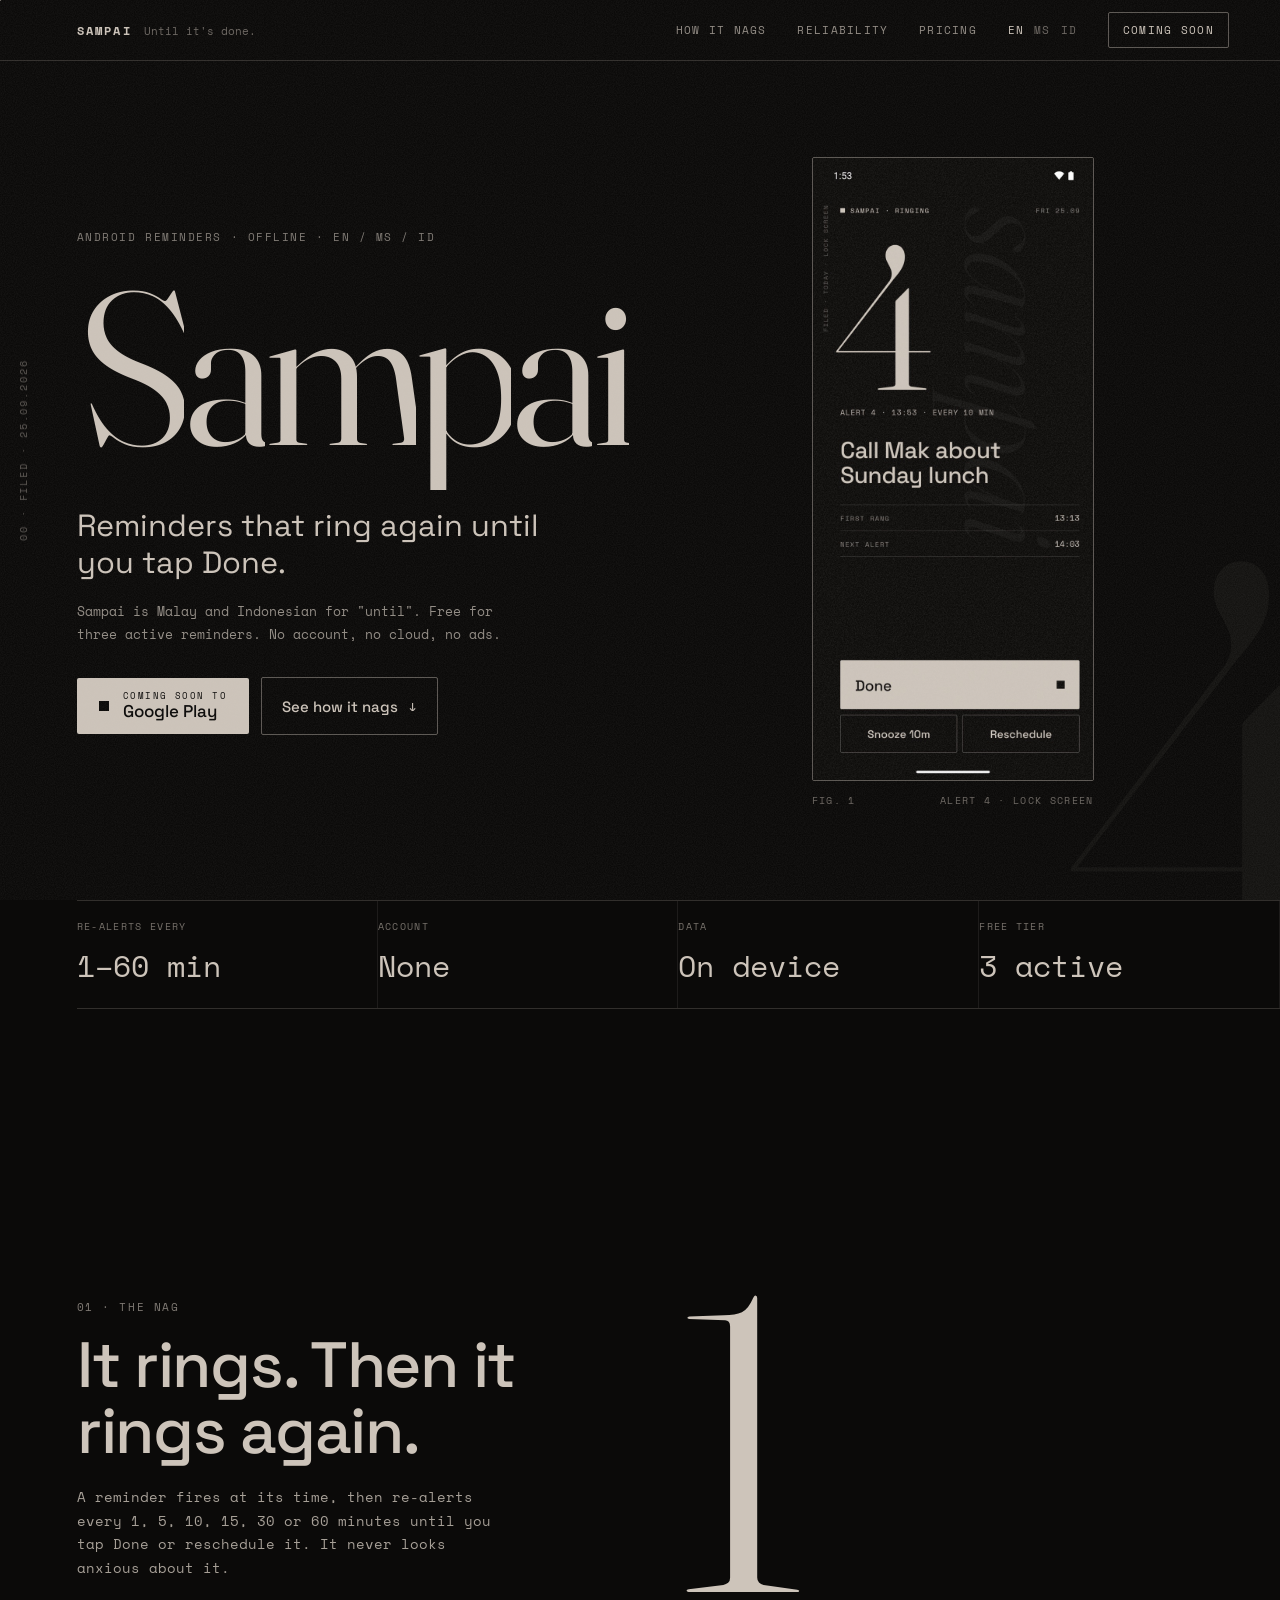
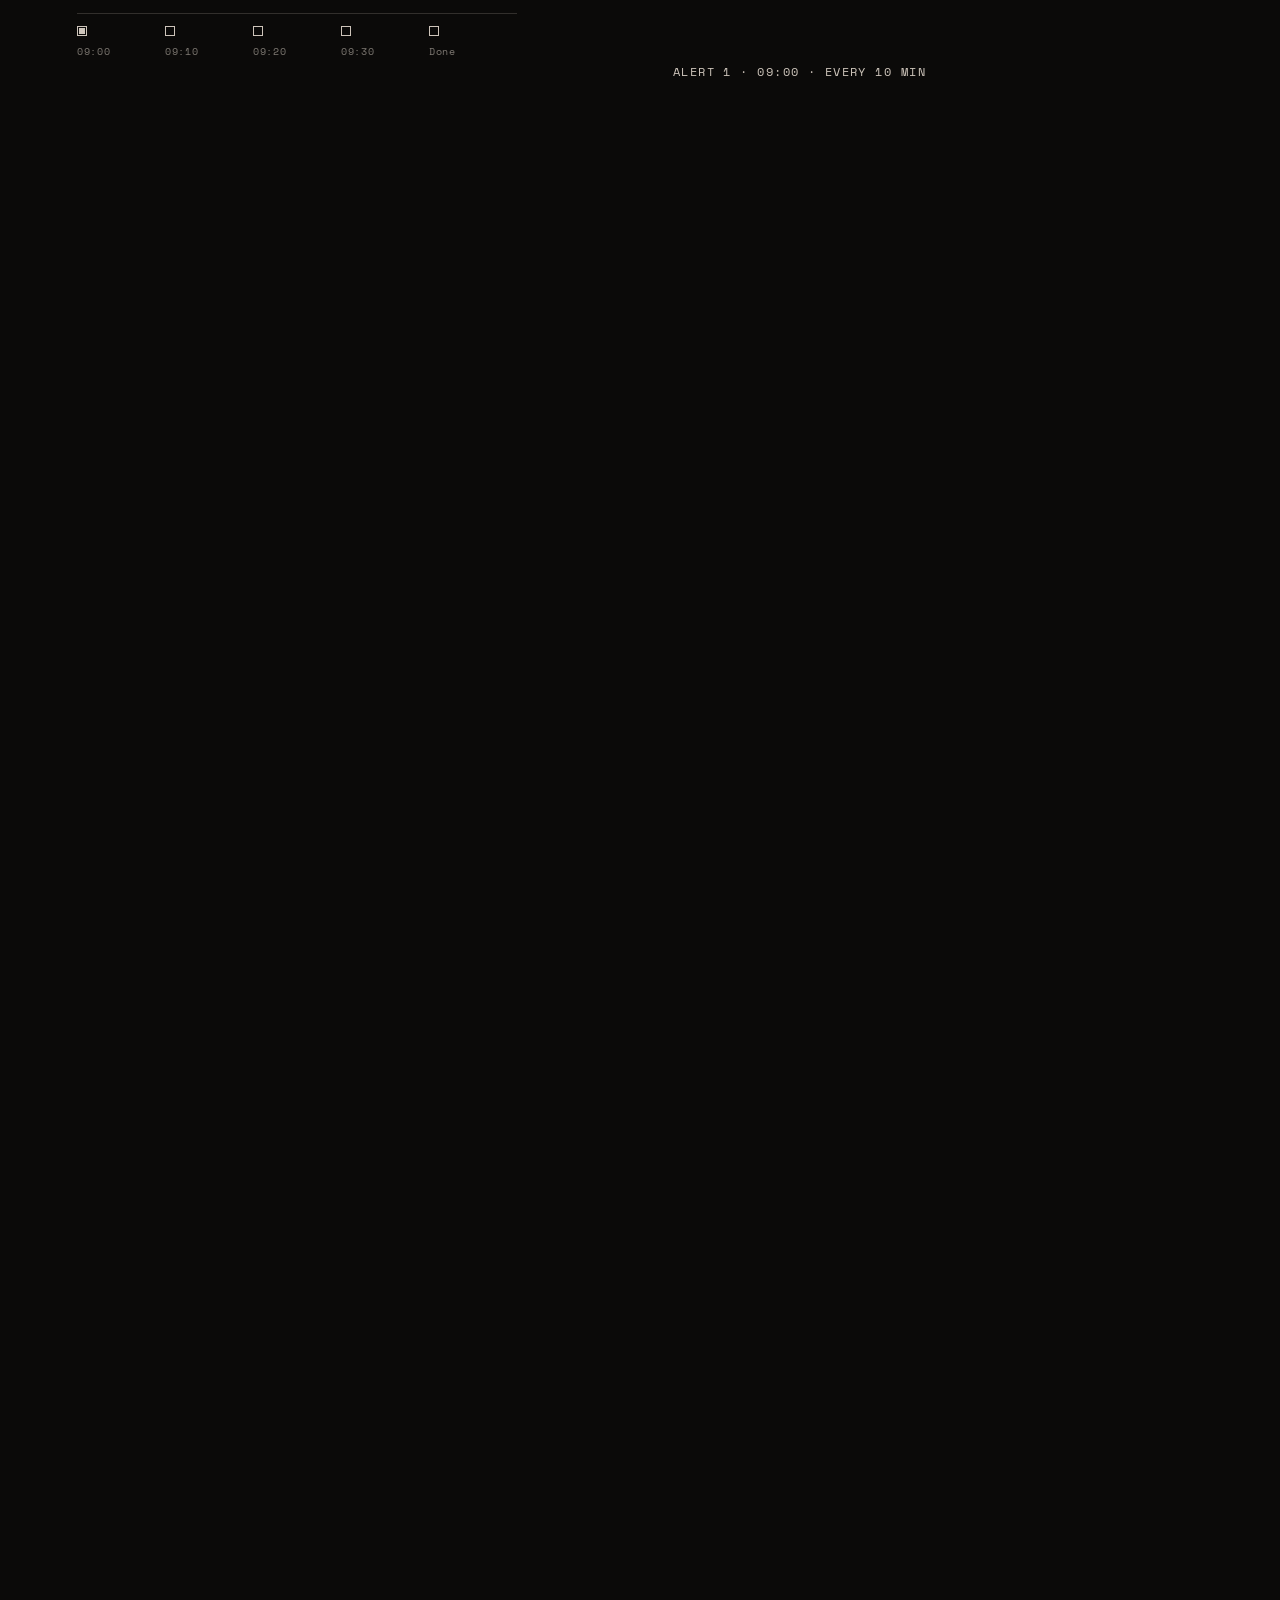
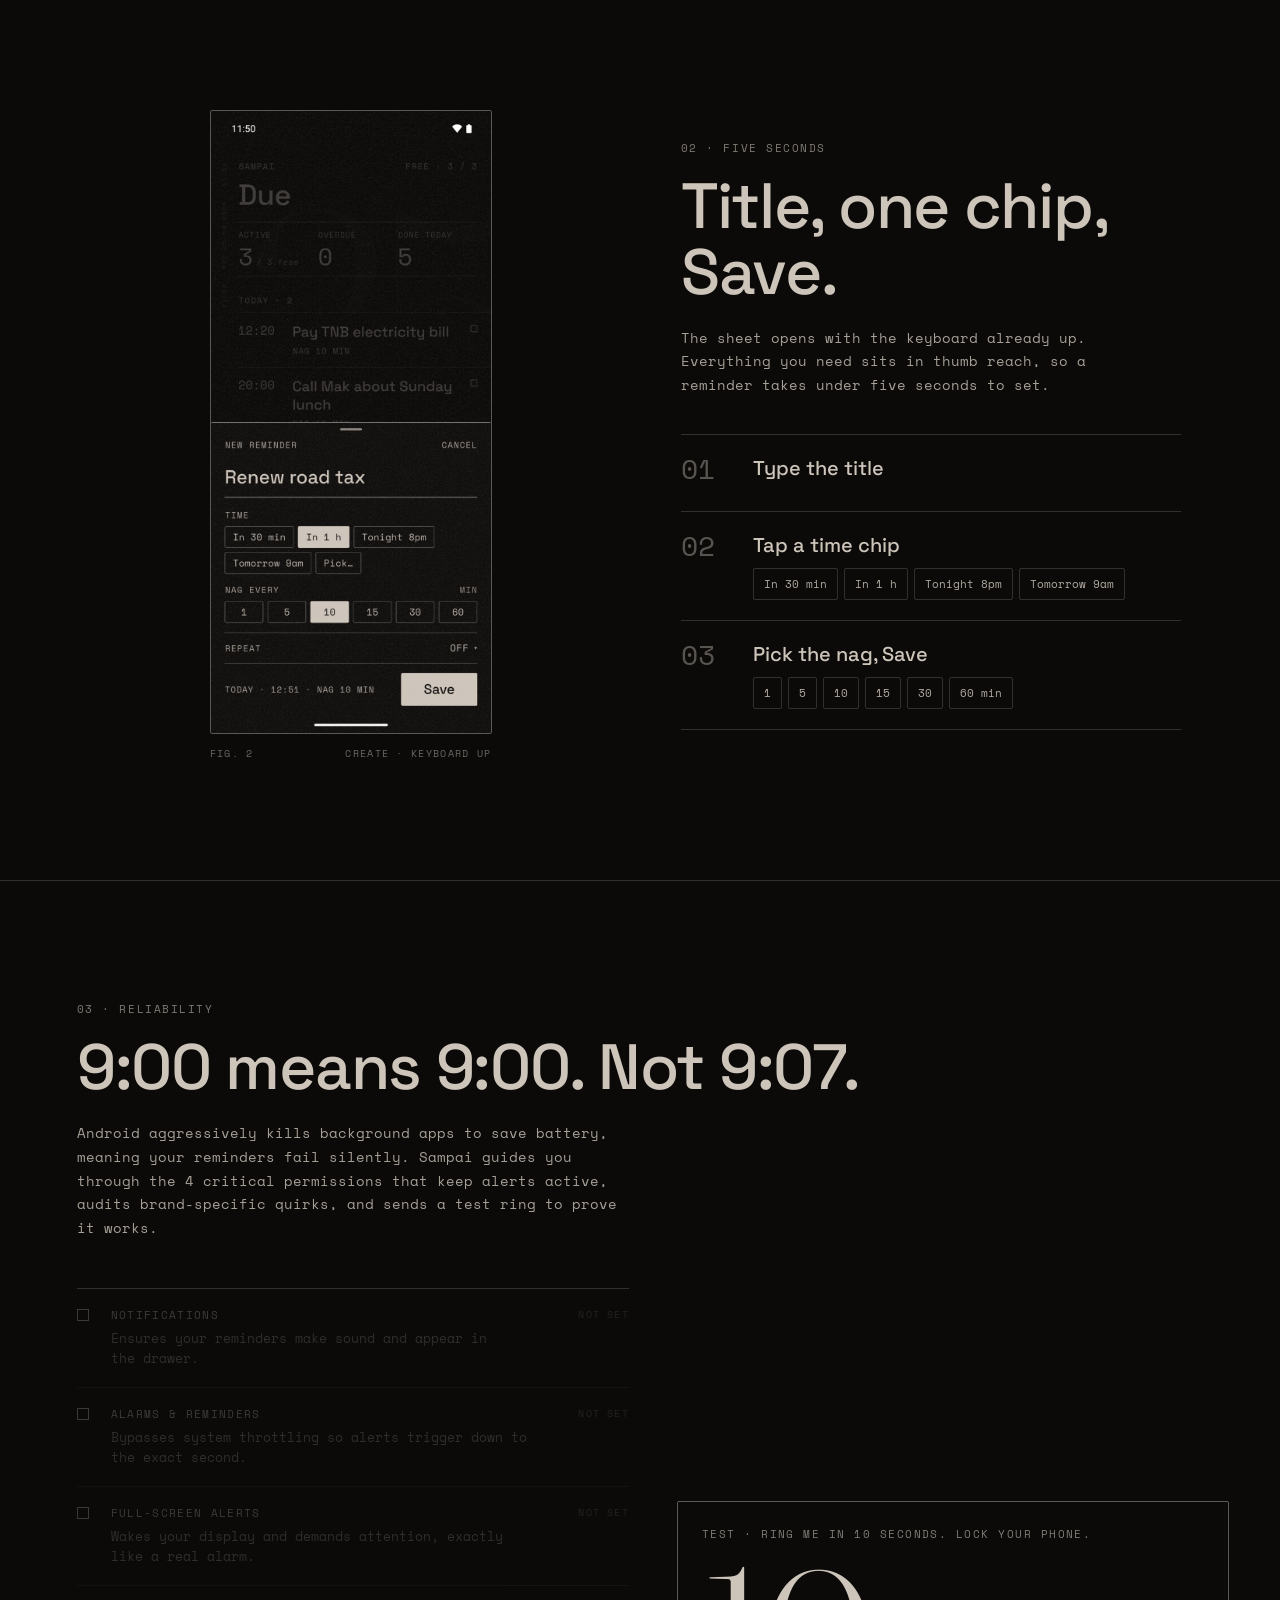
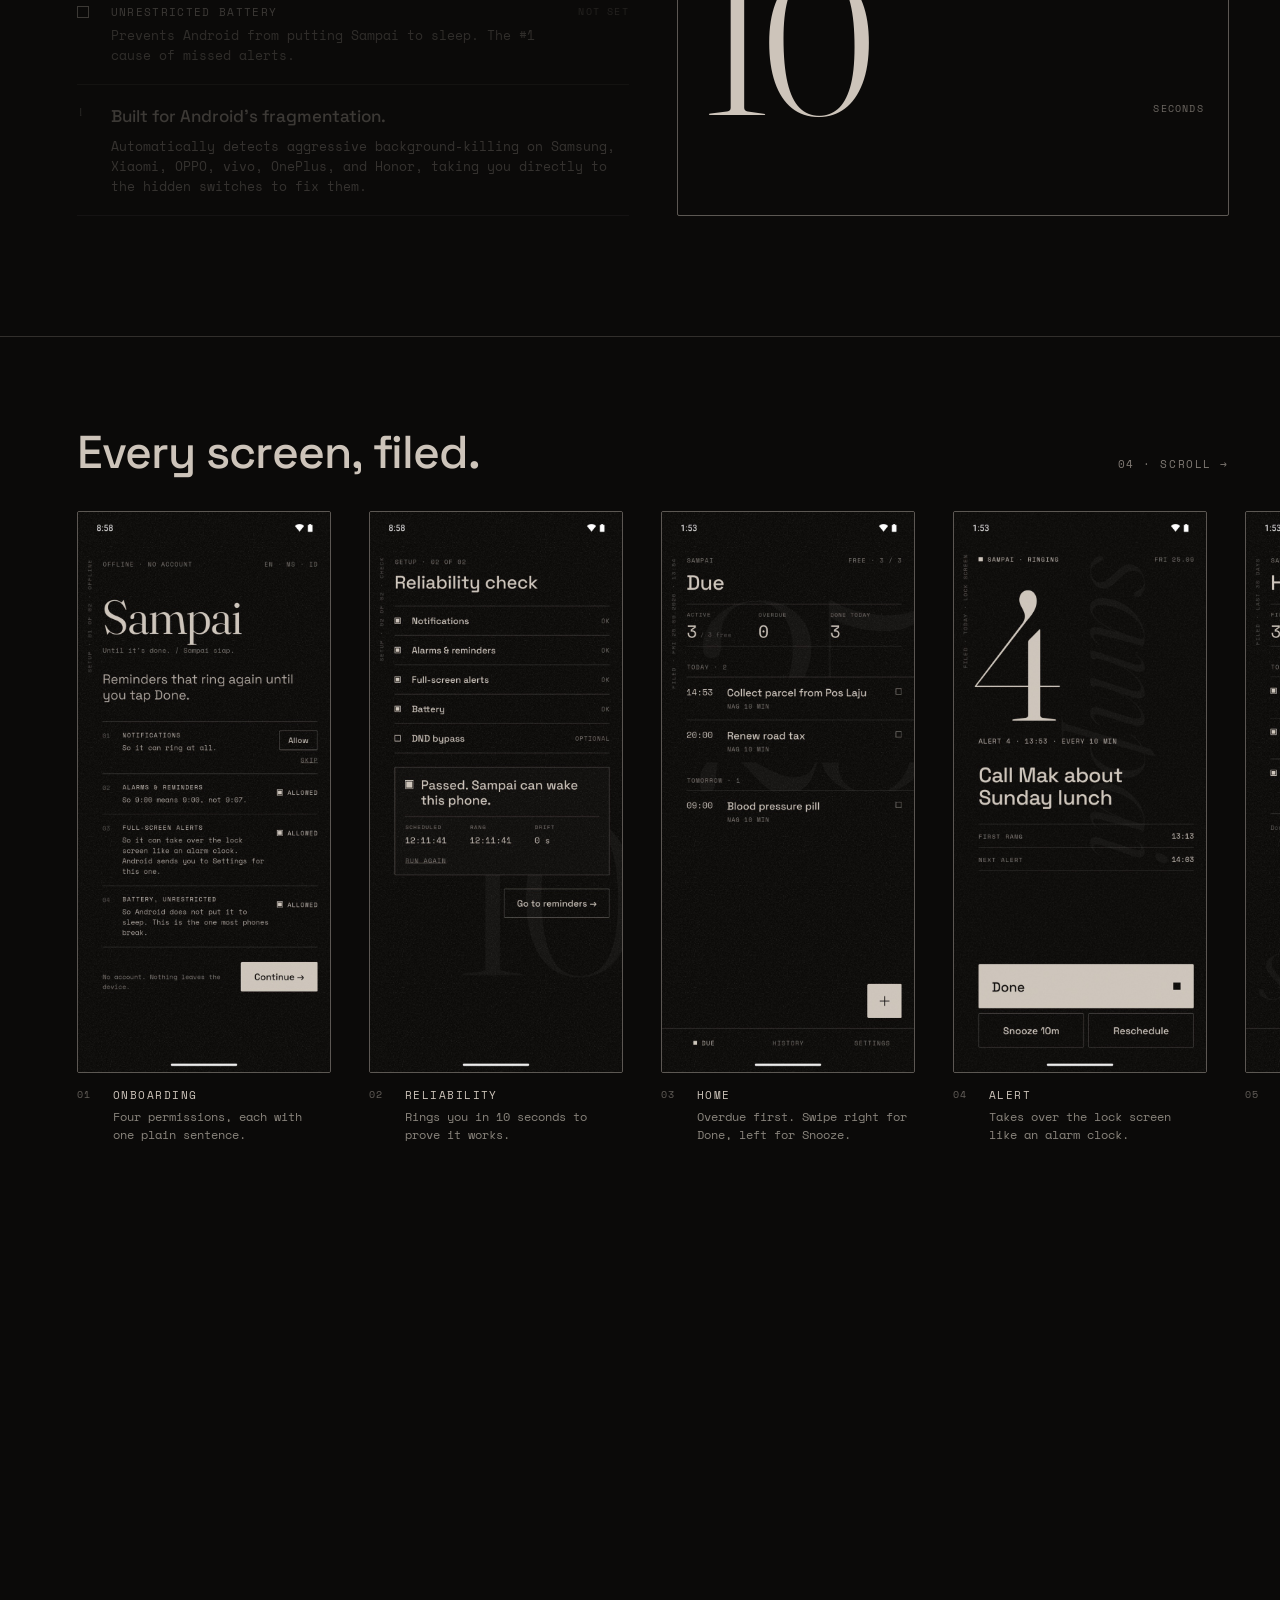
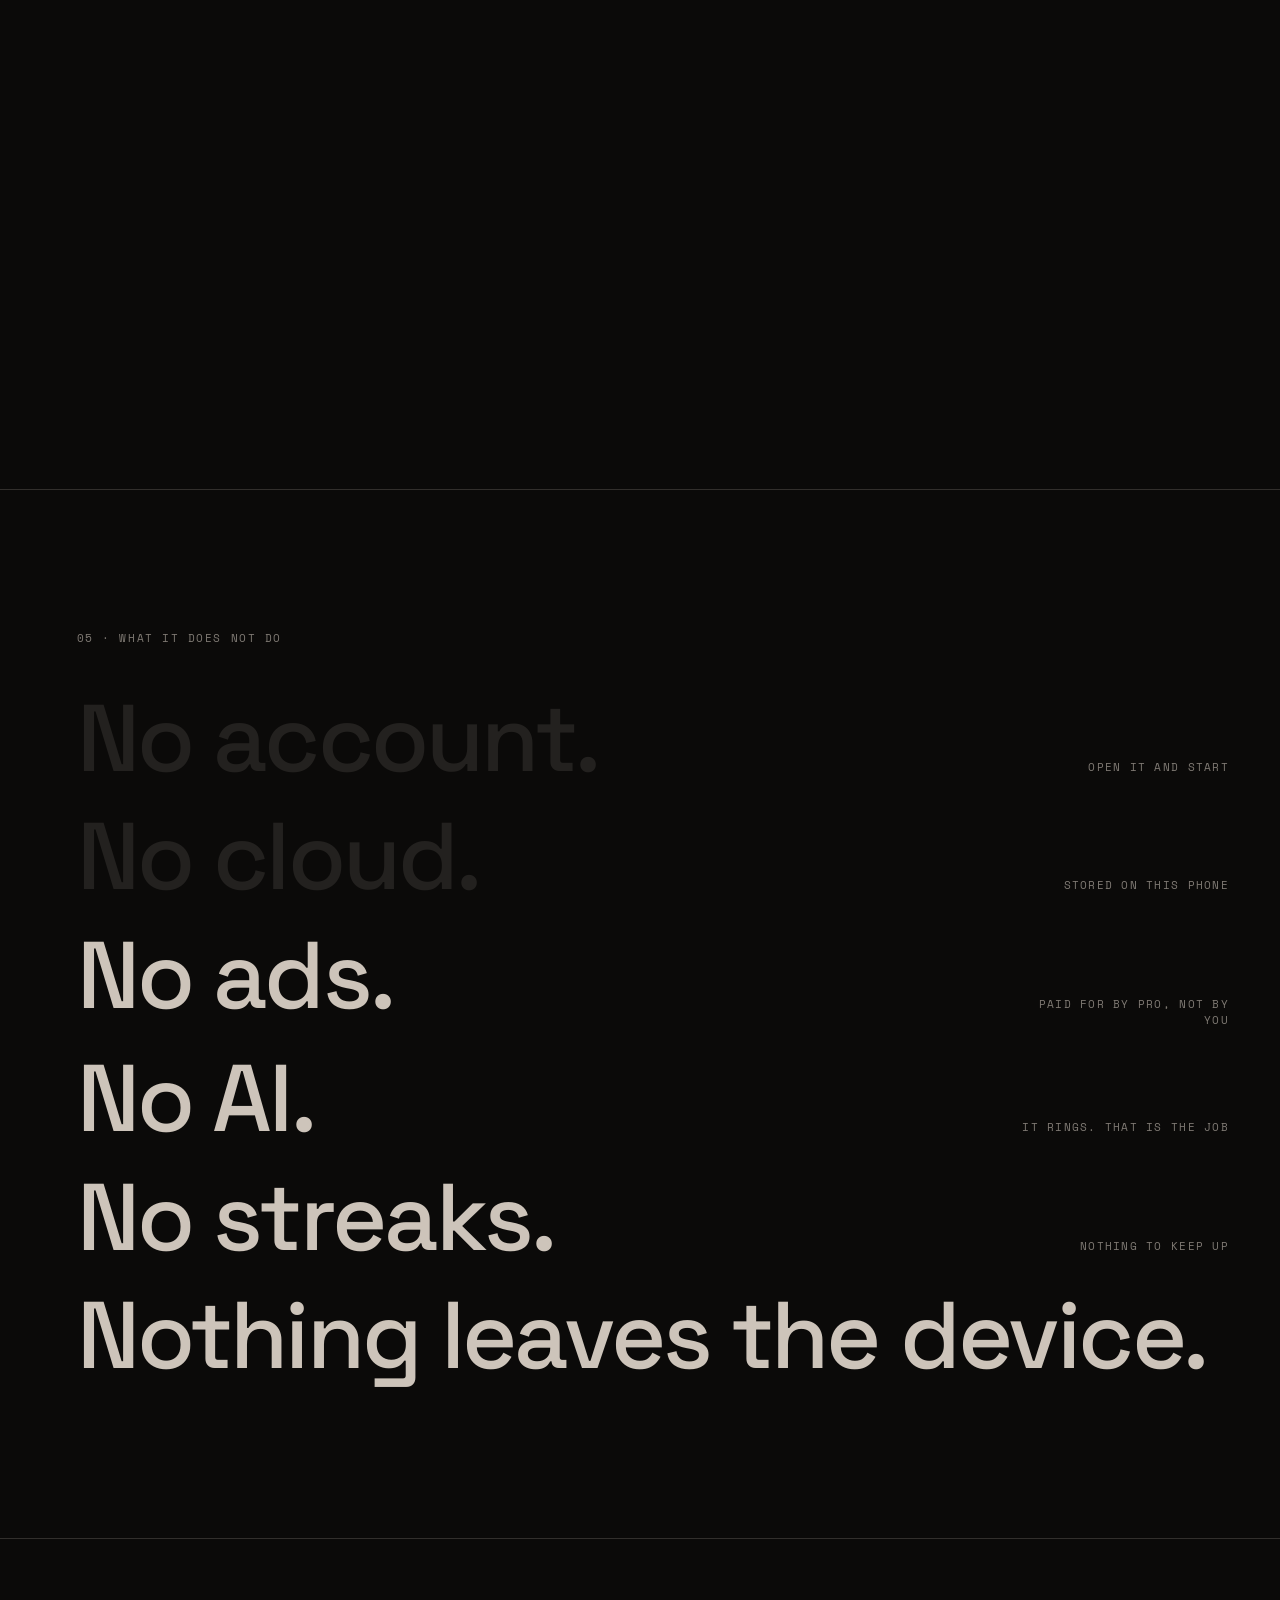
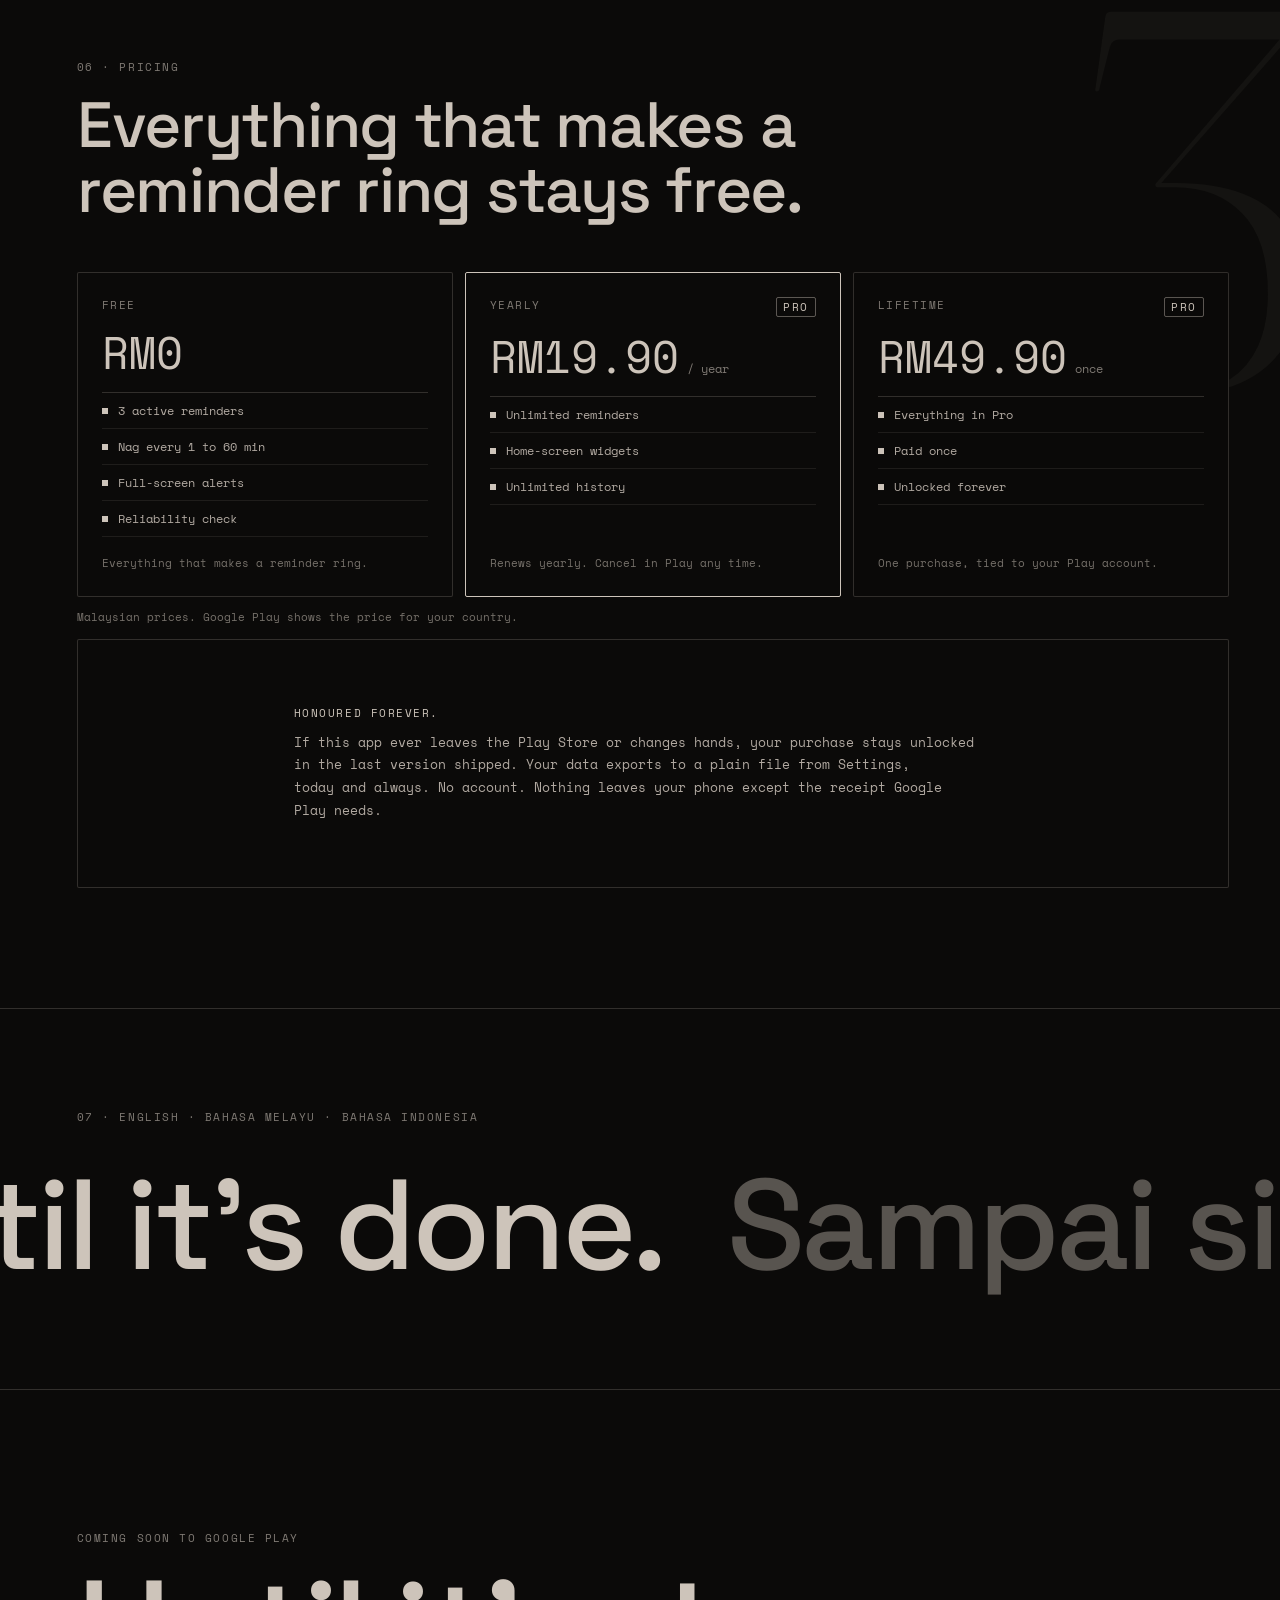
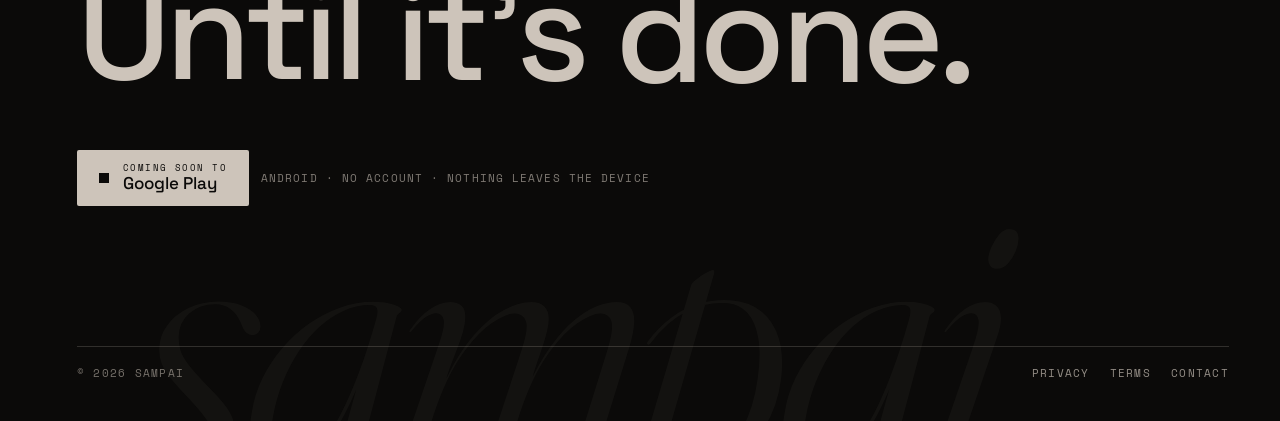
==== commit b8cdda62: "Malay and Indonesian landing pages - /ms/ and /id/ generated from the English page by tools/i18n.py," ====
--- a/index.html
+++ b/index.html
@@ -9,6 +9,9 @@
 <meta property="og:description" content="A reminder that keeps ringing until you tap Done. For Android. Offline, no account, no ads.">
 <meta property="og:image" content="assets/screens/03-alert-4.jpg">
 <meta name="theme-color" content="#0b0a09">
+<link rel="alternate" hreflang="en" href="https://haziqlucii.github.io/sampai-site/">
+<link rel="alternate" hreflang="ms" href="https://haziqlucii.github.io/sampai-site/ms/">
+<link rel="alternate" hreflang="id" href="https://haziqlucii.github.io/sampai-site/id/">
 <link rel="icon" href="assets/favicon.png">
 <link rel="preconnect" href="https://fonts.googleapis.com">
 <link rel="preconnect" href="https://fonts.gstatic.com" crossorigin>
@@ -62,7 +65,7 @@
 <a href="#nag" style="text-decoration:none;color:rgba(var(--i),.7)">How it nags</a>
 <a href="#reliable" style="text-decoration:none;color:rgba(var(--i),.7)">Reliability</a>
 <a href="#pricing" style="text-decoration:none;color:rgba(var(--i),.7)">Pricing</a>
-<a href="#get" style="height:34px;padding:0 14px;display:flex;align-items:center;border:1px solid rgba(var(--i),.42);border-radius:2px;text-decoration:none">Coming soon</a>
+<span data-langs="" style="display:flex;gap:10px"><a href="./" hreflang="en" aria-current="page" style="text-decoration:none;color:rgb(var(--i))">EN</a><a href="ms/" hreflang="ms" style="text-decoration:none;color:rgba(var(--i),.5)">MS</a><a href="id/" hreflang="id" style="text-decoration:none;color:rgba(var(--i),.5)">ID</a></span><a href="#get" style="height:34px;padding:0 14px;display:flex;align-items:center;border:1px solid rgba(var(--i),.42);border-radius:2px;text-decoration:none">Coming soon</a>
 </div>
 </div>
 </nav>
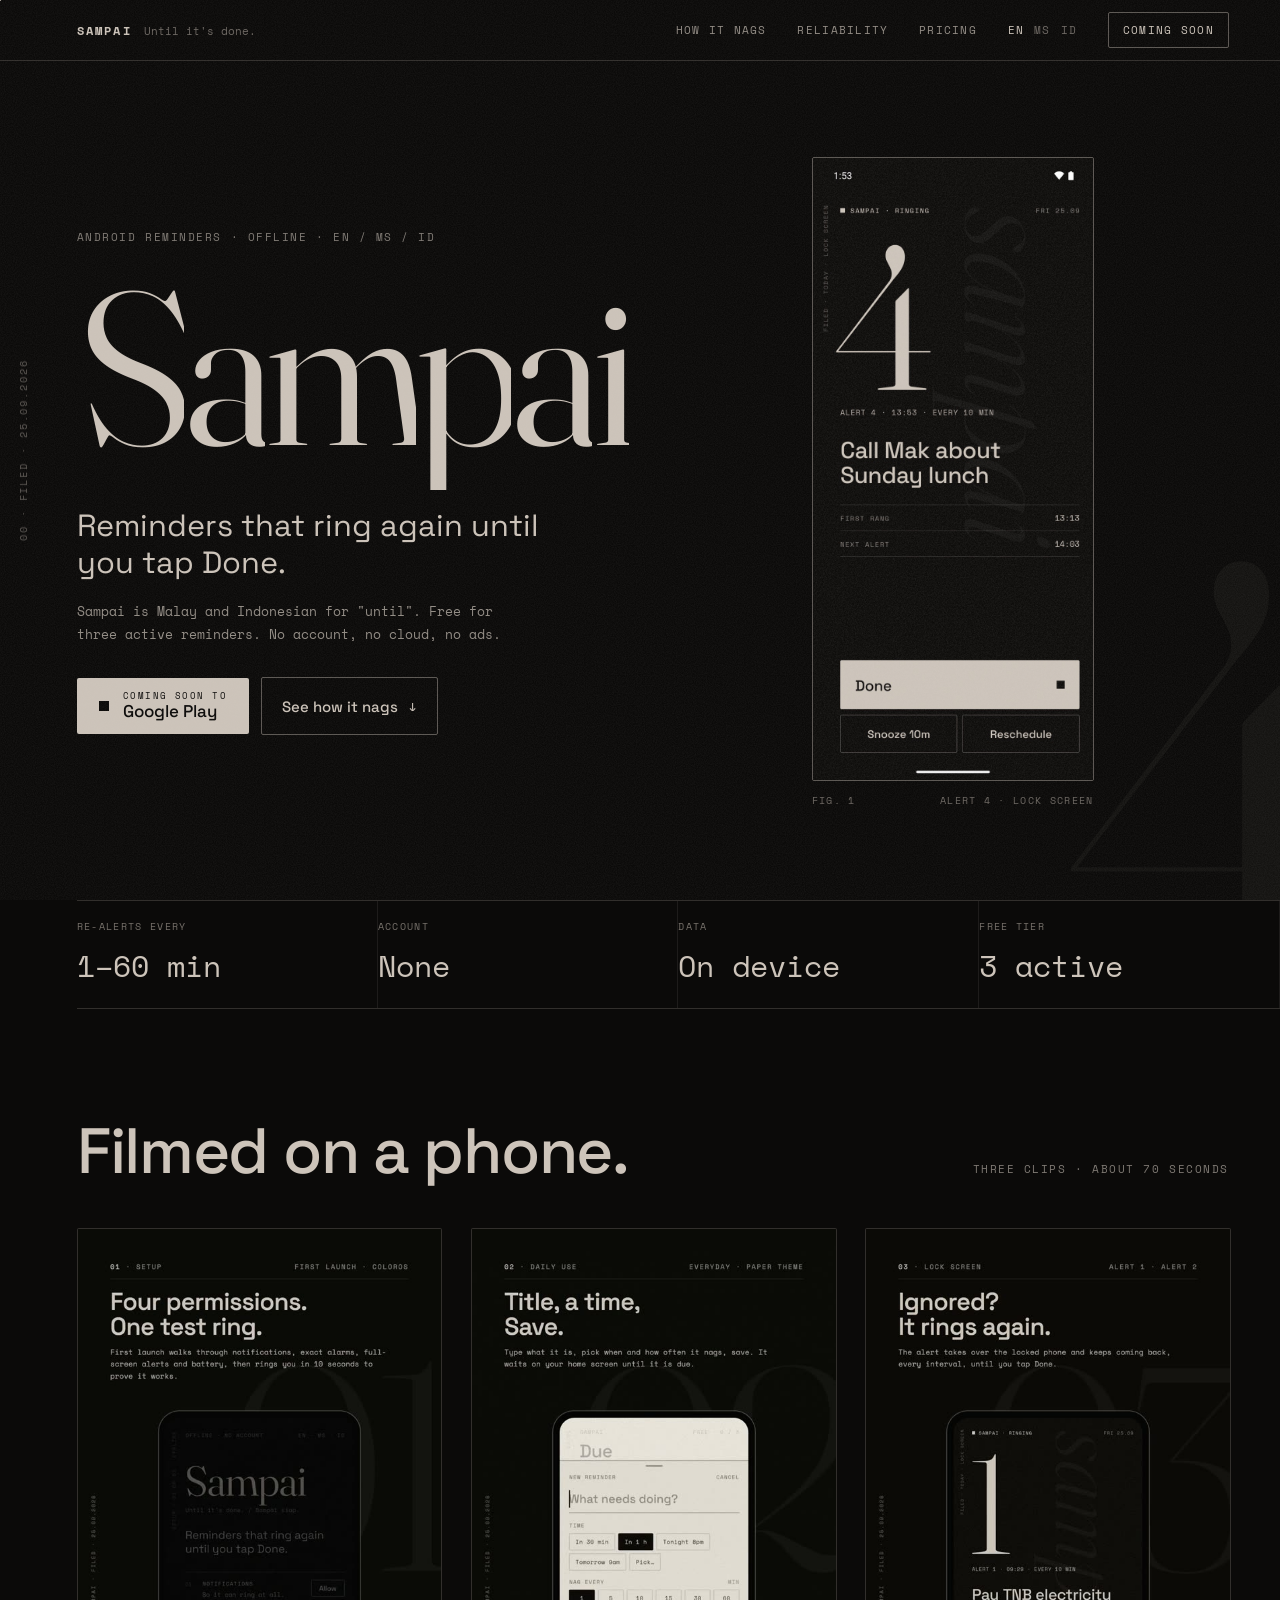
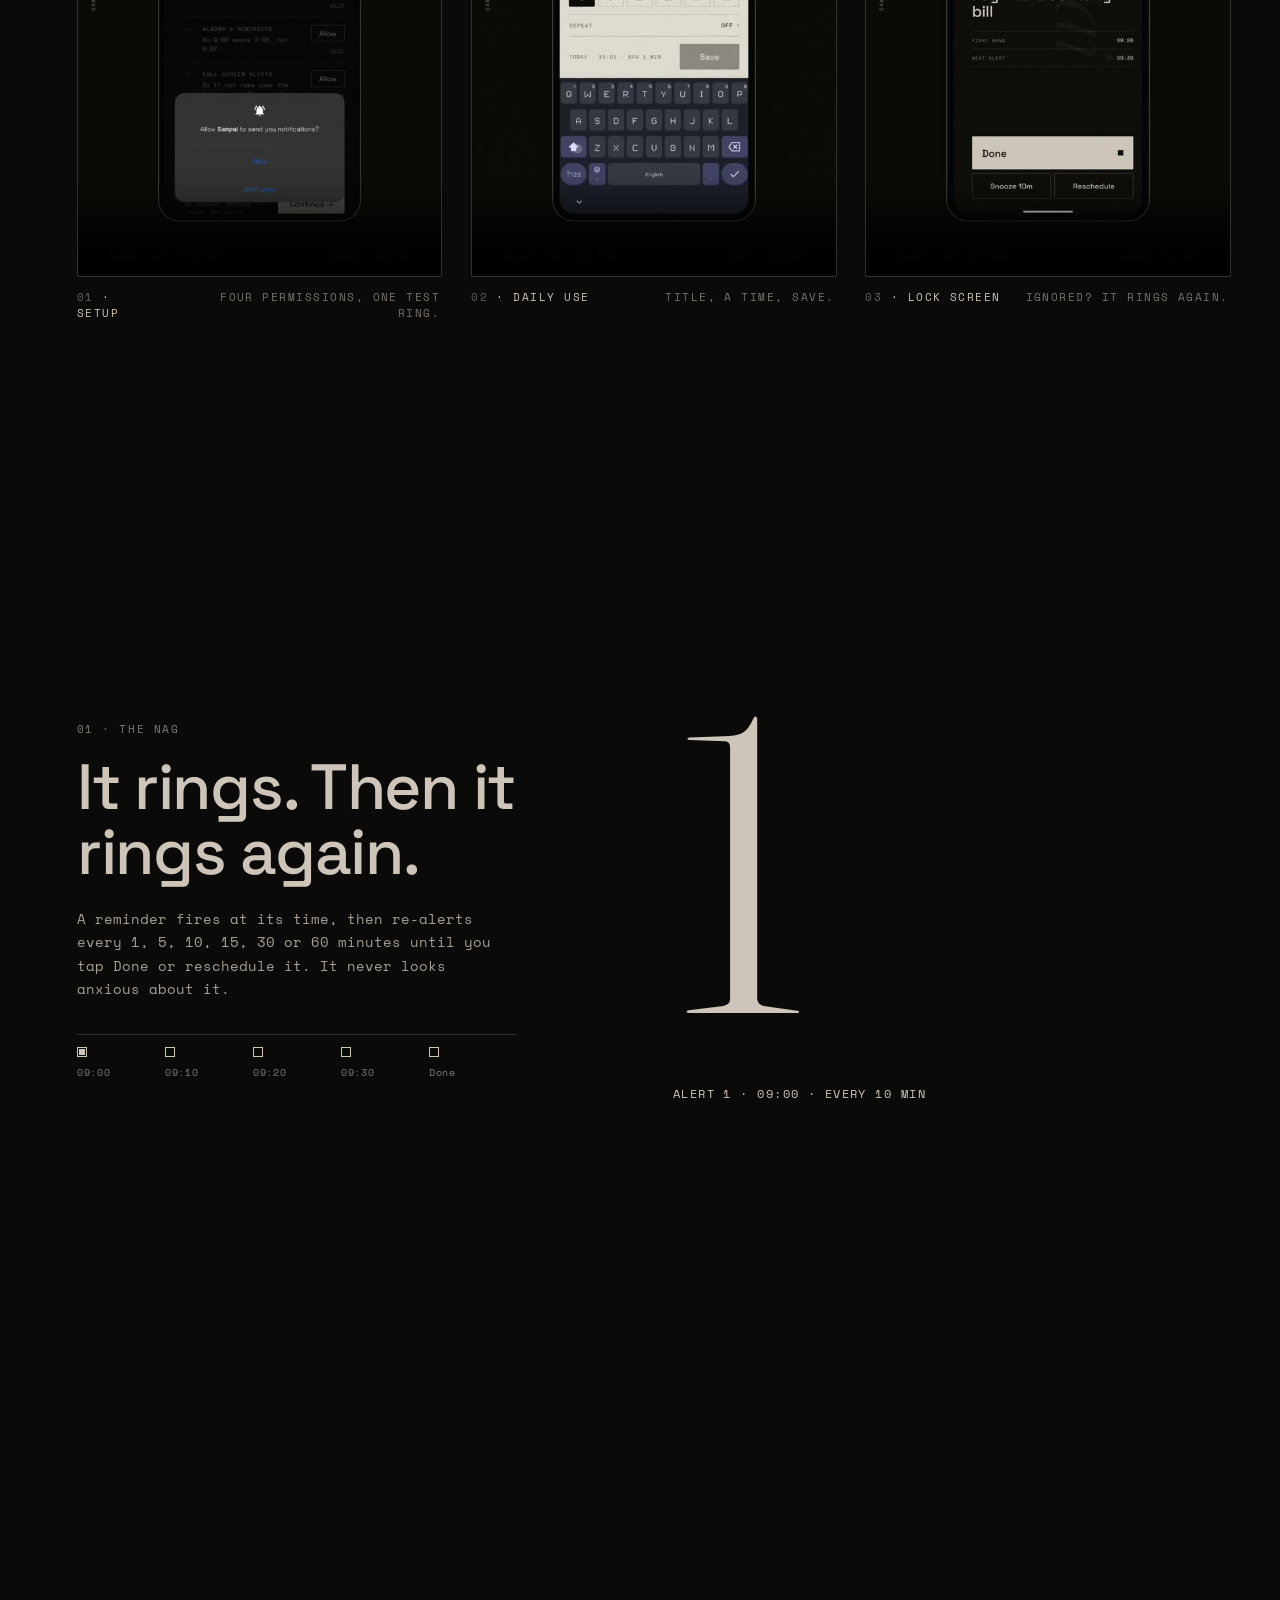
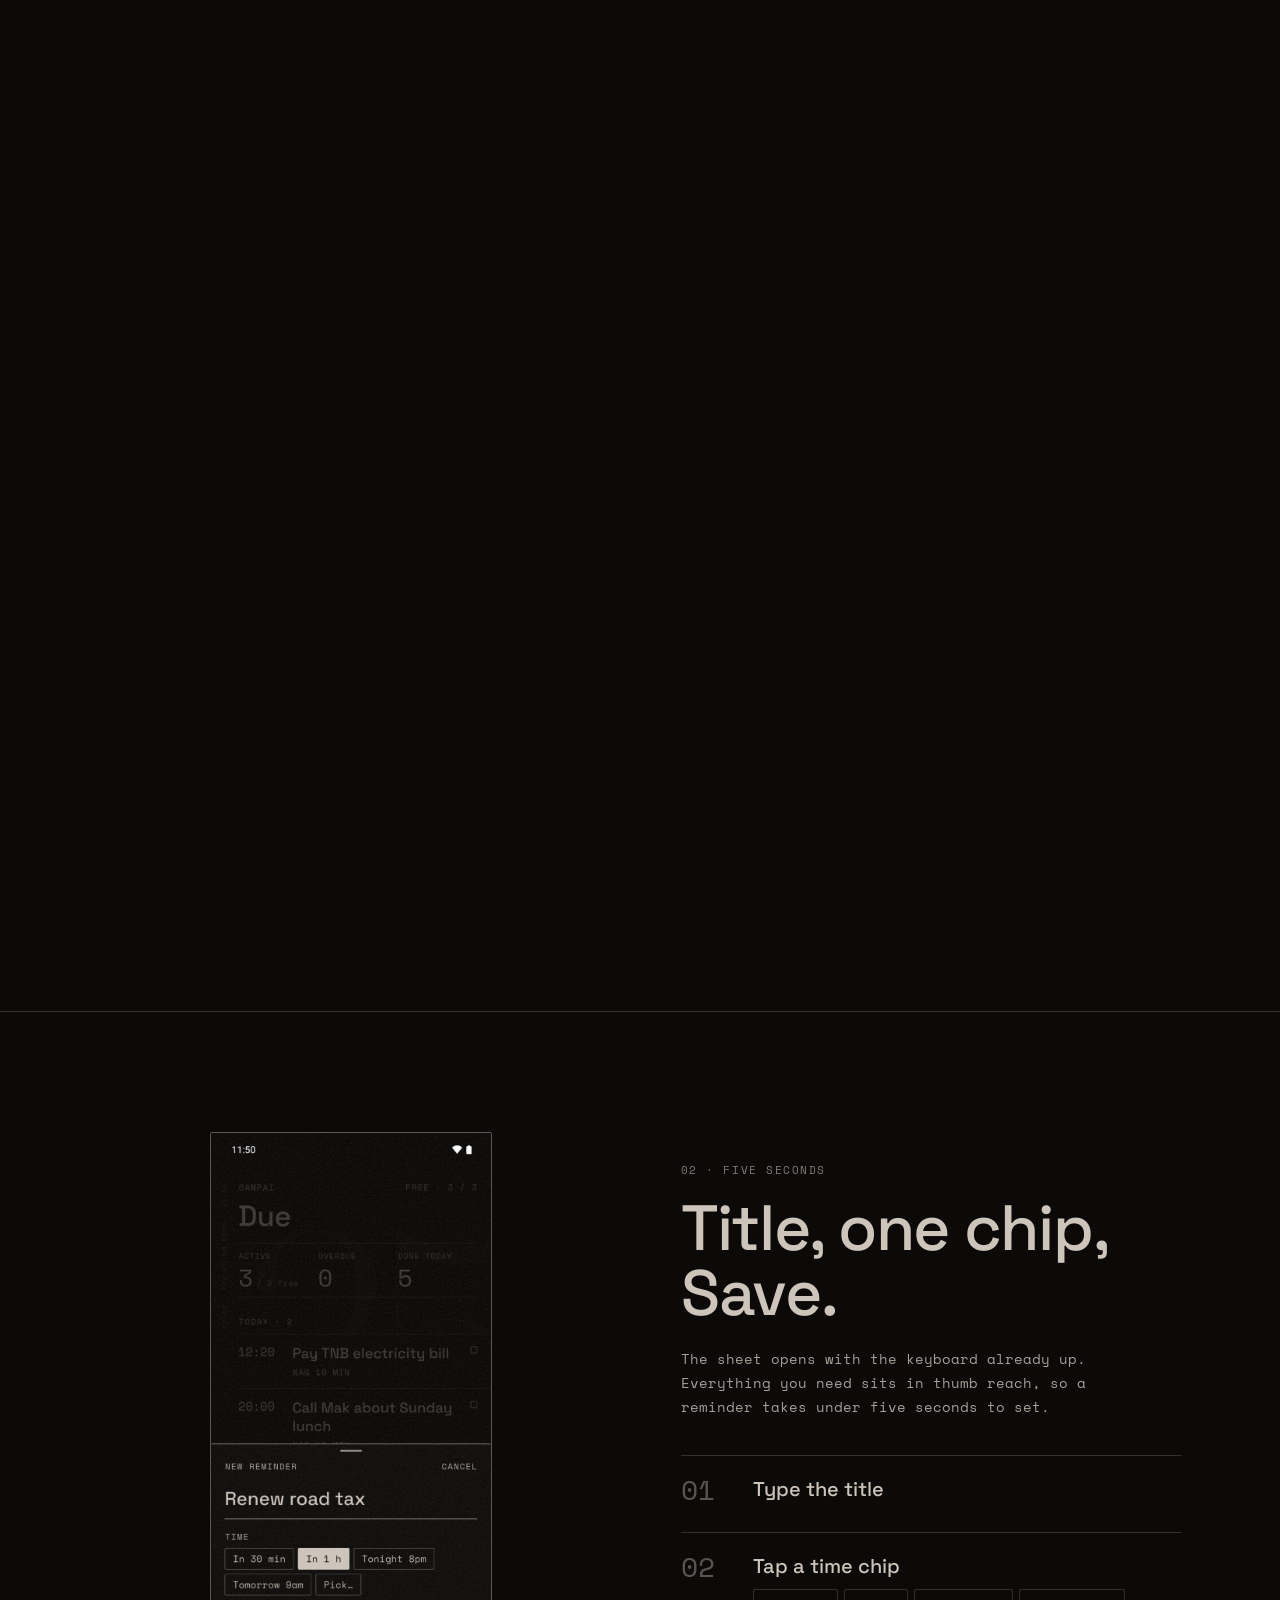
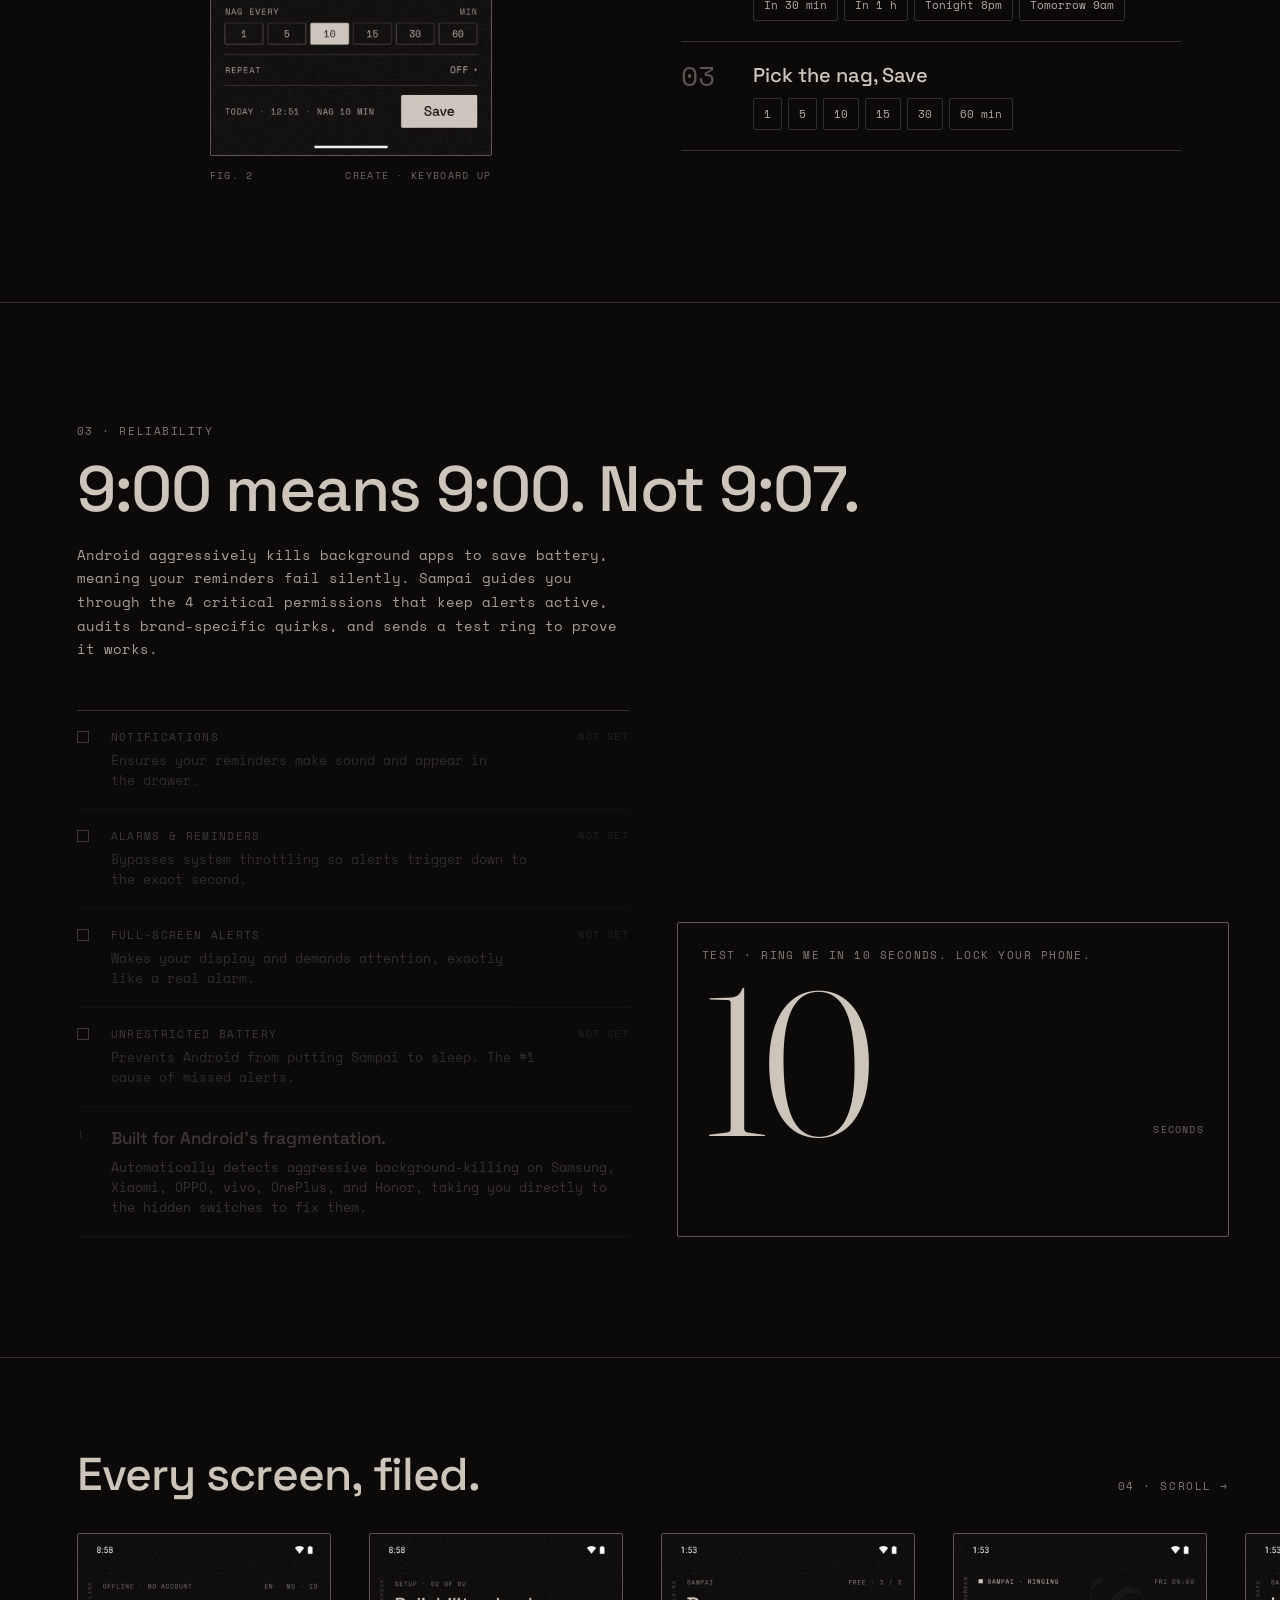
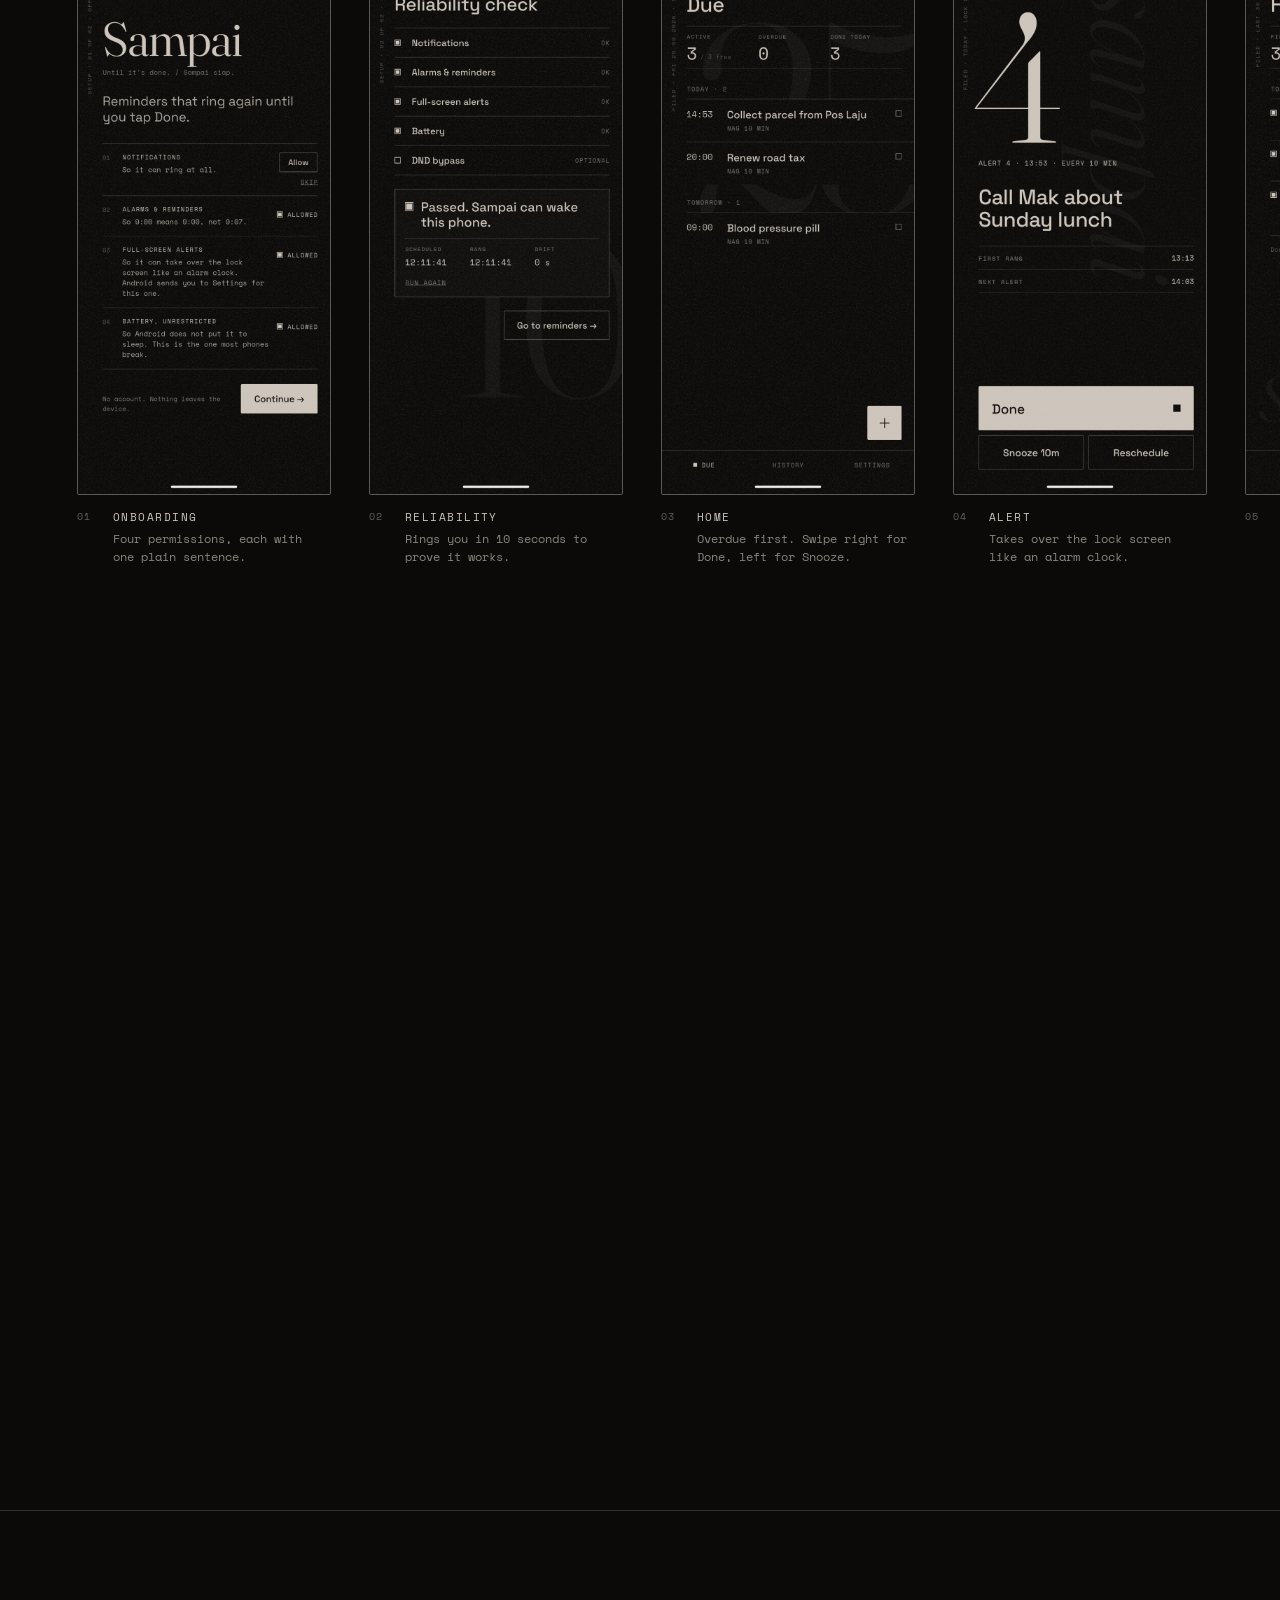
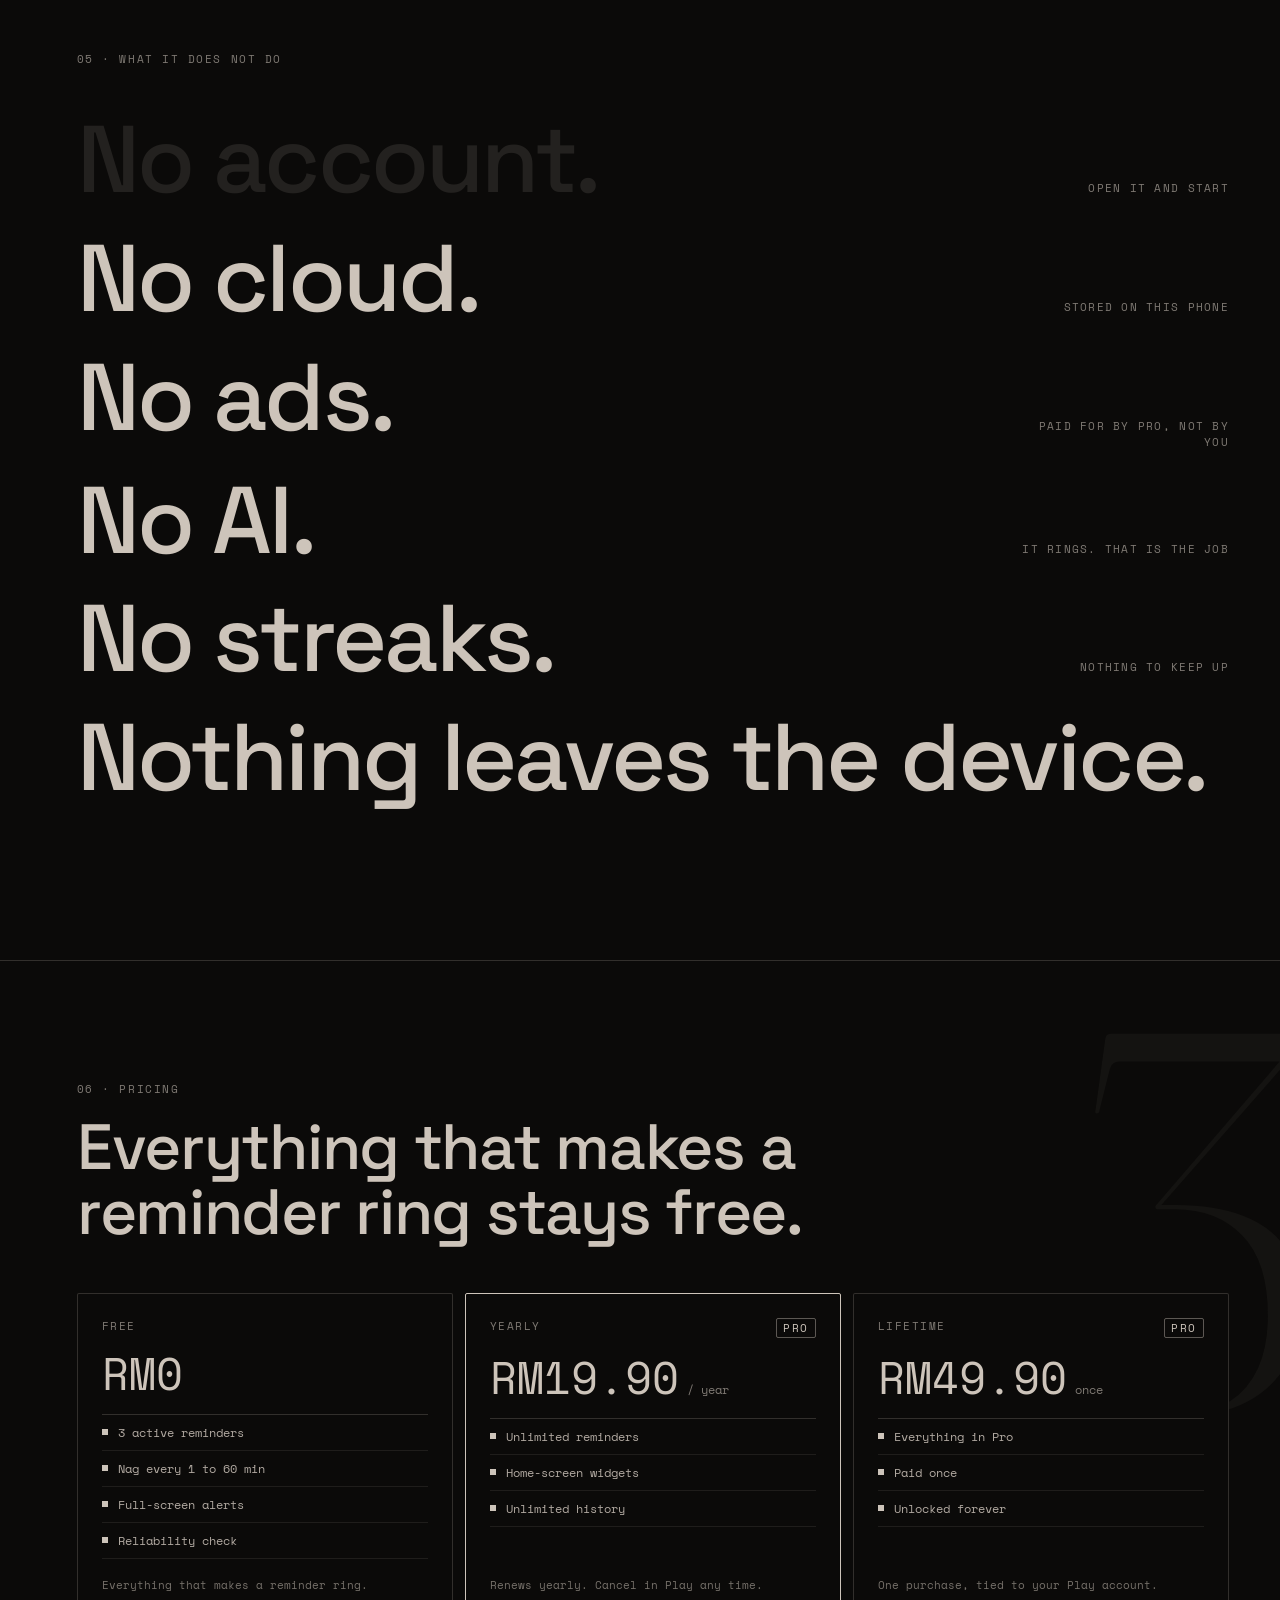
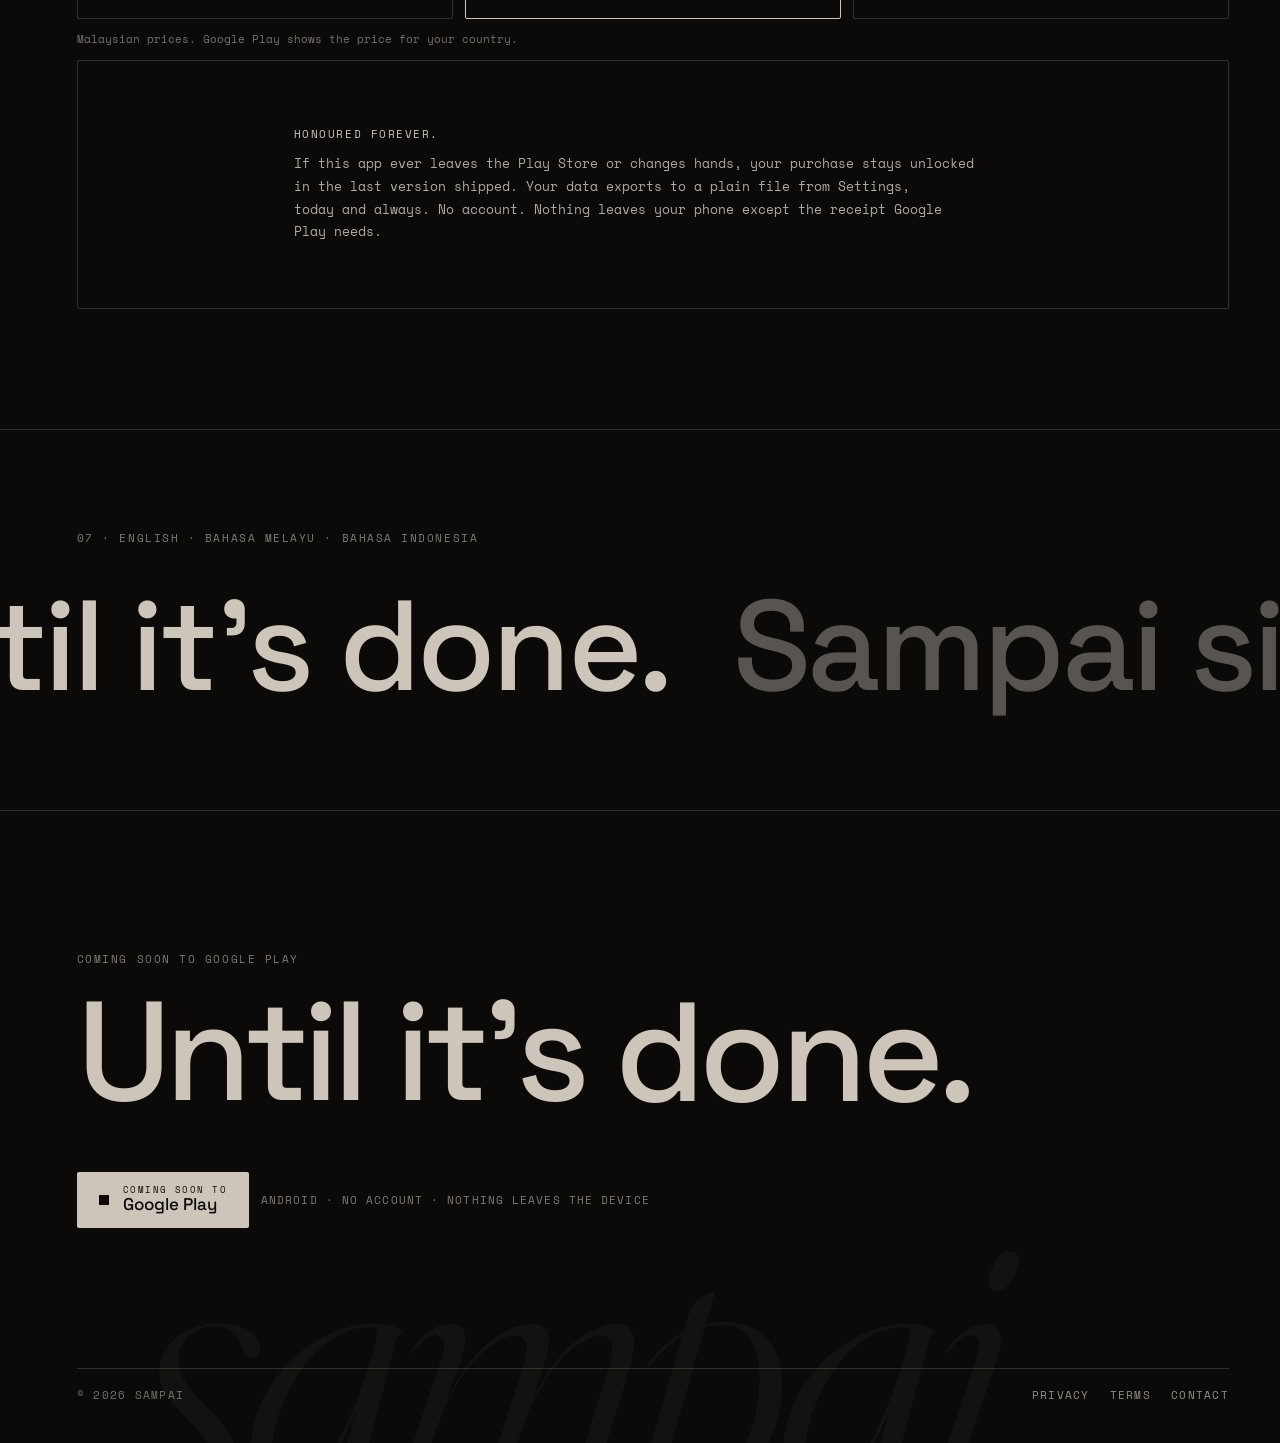
==== commit e463ea8c: "Filmed on a phone: three clips on the landing page - Setup, daily use and lock screen clips in phone" ====
--- a/index.html
+++ b/index.html
@@ -43,6 +43,11 @@
   [data-track]::-webkit-scrollbar { display: none; }
   [data-track] > div { scroll-snap-align: start; scroll-margin-left: 20px; }
   [data-gal] > div:first-child::after { content: "Swipe \2192"; display: block; margin-top: 12px; font-size: 11px; letter-spacing: .14em; text-transform: uppercase; color: rgba(var(--i), .6); }
+  [data-clips] { display: flex !important; overflow-x: auto; scroll-snap-type: x mandatory; scrollbar-width: none; margin-left: -20px !important; margin-right: -20px !important; padding: 0 20px; gap: 16px !important; }
+  [data-clips]::-webkit-scrollbar { display: none; }
+  [data-clips] > figure { width: 72vw; scroll-snap-align: start; scroll-margin-left: 20px; }
+  [data-clips] figcaption { flex-direction: column; gap: 4px !important; }
+  [data-clips] figcaption > span:last-child { text-align: left !important; }
   [data-no] { flex-direction: column; align-items: flex-start !important; gap: 6px !important; }
   [data-no] > span:nth-child(2) { text-align: left !important; }
   [data-bell] { width: 90px !important; }
@@ -94,6 +99,25 @@
 <div data-fact="" style="padding:18px 20px 20px 0;border-right:1px solid rgba(var(--i),.1)"><div style="font-size:9.5px;letter-spacing:.14em;text-transform:uppercase;color:rgba(var(--i),.55)">Re-alerts every</div><div style="font-size:clamp(22px,2.4vw,30px);margin-top:10px;font-variant-numeric:tabular-nums">1–60 min</div></div><div data-fact="" style="padding:18px 20px 20px 0;border-right:1px solid rgba(var(--i),.1)"><div style="font-size:9.5px;letter-spacing:.14em;text-transform:uppercase;color:rgba(var(--i),.55)">Account</div><div style="font-size:clamp(22px,2.4vw,30px);margin-top:10px;font-variant-numeric:tabular-nums">None</div></div><div data-fact="" style="padding:18px 20px 20px 0;border-right:1px solid rgba(var(--i),.1)"><div style="font-size:9.5px;letter-spacing:.14em;text-transform:uppercase;color:rgba(var(--i),.55)">Data</div><div style="font-size:clamp(22px,2.4vw,30px);margin-top:10px;font-variant-numeric:tabular-nums">On device</div></div><div data-fact="" style="padding:18px 20px 20px 0;border-right:1px solid rgba(var(--i),.1)"><div style="font-size:9.5px;letter-spacing:.14em;text-transform:uppercase;color:rgba(var(--i),.55)">Free tier</div><div style="font-size:clamp(22px,2.4vw,30px);margin-top:10px;font-variant-numeric:tabular-nums">3 active</div></div>
 </div>
 
+<section id="film" data-sec="In motion" style="position:relative;padding:110px clamp(20px,4vw,56px) 110px clamp(48px,6vw,96px)">
+<div style="display:flex;justify-content:space-between;align-items:baseline;gap:20px;flex-wrap:wrap">
+<h2 data-r="" style="margin:0;font-family:'Space Grotesk',sans-serif;font-weight:500;font-size:clamp(36px,5vw,72px);line-height:1.02;letter-spacing:-.02em">Filmed on a phone.</h2>
+<span data-r="" style="font-size:11px;letter-spacing:.14em;text-transform:uppercase;color:rgba(var(--i),.6)">Three clips · About 70 seconds</span>
+</div>
+<div data-clips="" style="display:grid;grid-template-columns:repeat(3,minmax(0,1fr));gap:clamp(16px,2.4vw,36px);margin-top:44px">
+<figure data-clip="" style="margin:0;flex:none;display:flex;flex-direction:column;gap:12px">
+<video src="assets/video/01-setup.mp4" poster="assets/video/01-setup.jpg" muted loop playsinline preload="none" aria-label="Setup: Four permissions, one test ring." style="display:block;width:100%;aspect-ratio:9/16;height:auto;border:1px solid rgba(var(--i),.2);border-radius:2px;background:rgb(var(--p))"></video>
+<figcaption style="display:flex;justify-content:space-between;gap:12px;font-size:10.5px;letter-spacing:.14em;text-transform:uppercase"><span><span style="color:rgba(var(--i),.45)">01</span> · Setup</span><span style="color:rgba(var(--i),.55);text-align:right">Four permissions, one test ring.</span></figcaption>
+</figure><figure data-clip="" style="margin:0;flex:none;display:flex;flex-direction:column;gap:12px">
+<video src="assets/video/02-daily.mp4" poster="assets/video/02-daily.jpg" muted loop playsinline preload="none" aria-label="Daily use: Title, a time, Save." style="display:block;width:100%;aspect-ratio:9/16;height:auto;border:1px solid rgba(var(--i),.2);border-radius:2px;background:rgb(var(--p))"></video>
+<figcaption style="display:flex;justify-content:space-between;gap:12px;font-size:10.5px;letter-spacing:.14em;text-transform:uppercase"><span><span style="color:rgba(var(--i),.45)">02</span> · Daily use</span><span style="color:rgba(var(--i),.55);text-align:right">Title, a time, Save.</span></figcaption>
+</figure><figure data-clip="" style="margin:0;flex:none;display:flex;flex-direction:column;gap:12px">
+<video src="assets/video/03-lockscreen.mp4" poster="assets/video/03-lockscreen.jpg" muted loop playsinline preload="none" aria-label="Lock screen: Ignored? It rings again." style="display:block;width:100%;aspect-ratio:9/16;height:auto;border:1px solid rgba(var(--i),.2);border-radius:2px;background:rgb(var(--p))"></video>
+<figcaption style="display:flex;justify-content:space-between;gap:12px;font-size:10.5px;letter-spacing:.14em;text-transform:uppercase"><span><span style="color:rgba(var(--i),.45)">03</span> · Lock screen</span><span style="color:rgba(var(--i),.55);text-align:right">Ignored? It rings again.</span></figcaption>
+</figure>
+</div>
+</section>
+
 <section id="nag" data-nag="" data-sec="01 · The nag" style="position:relative;height:100vh;padding:80px clamp(20px,4vw,56px) 40px clamp(48px,6vw,96px);box-sizing:border-box;display:grid;grid-template-columns:repeat(auto-fit,minmax(min(100%,380px),1fr));gap:40px;align-items:center;overflow:hidden">
 <div>
 <div style="font-size:11px;letter-spacing:.14em;text-transform:uppercase;color:rgba(var(--i),.6)">01 · The nag</div>
@@ -290,5 +314,18 @@
 <script src="assets/vendor/gsap.min.js"></script>
 <script src="assets/vendor/ScrollTrigger.min.js"></script>
 <script src="assets/landing.js"></script>
+<script>
+(() => {
+  const vids = [...document.querySelectorAll('[data-clip] video')];
+  const reduce = matchMedia('(prefers-reduced-motion: reduce)').matches;
+  if (reduce || !('IntersectionObserver' in window)) { vids.forEach(v => { v.controls = true; v.preload = 'metadata'; }); return; }
+  const io = new IntersectionObserver(es => es.forEach(e => {
+    const v = e.target;
+    if (e.isIntersecting) { v.preload = 'auto'; v.play().catch(() => { v.controls = true; }); } else v.pause();
+  }), { threshold: 0.4 });
+  vids.forEach(v => io.observe(v));
+})();
+</script>
+
 </body>
 </html>
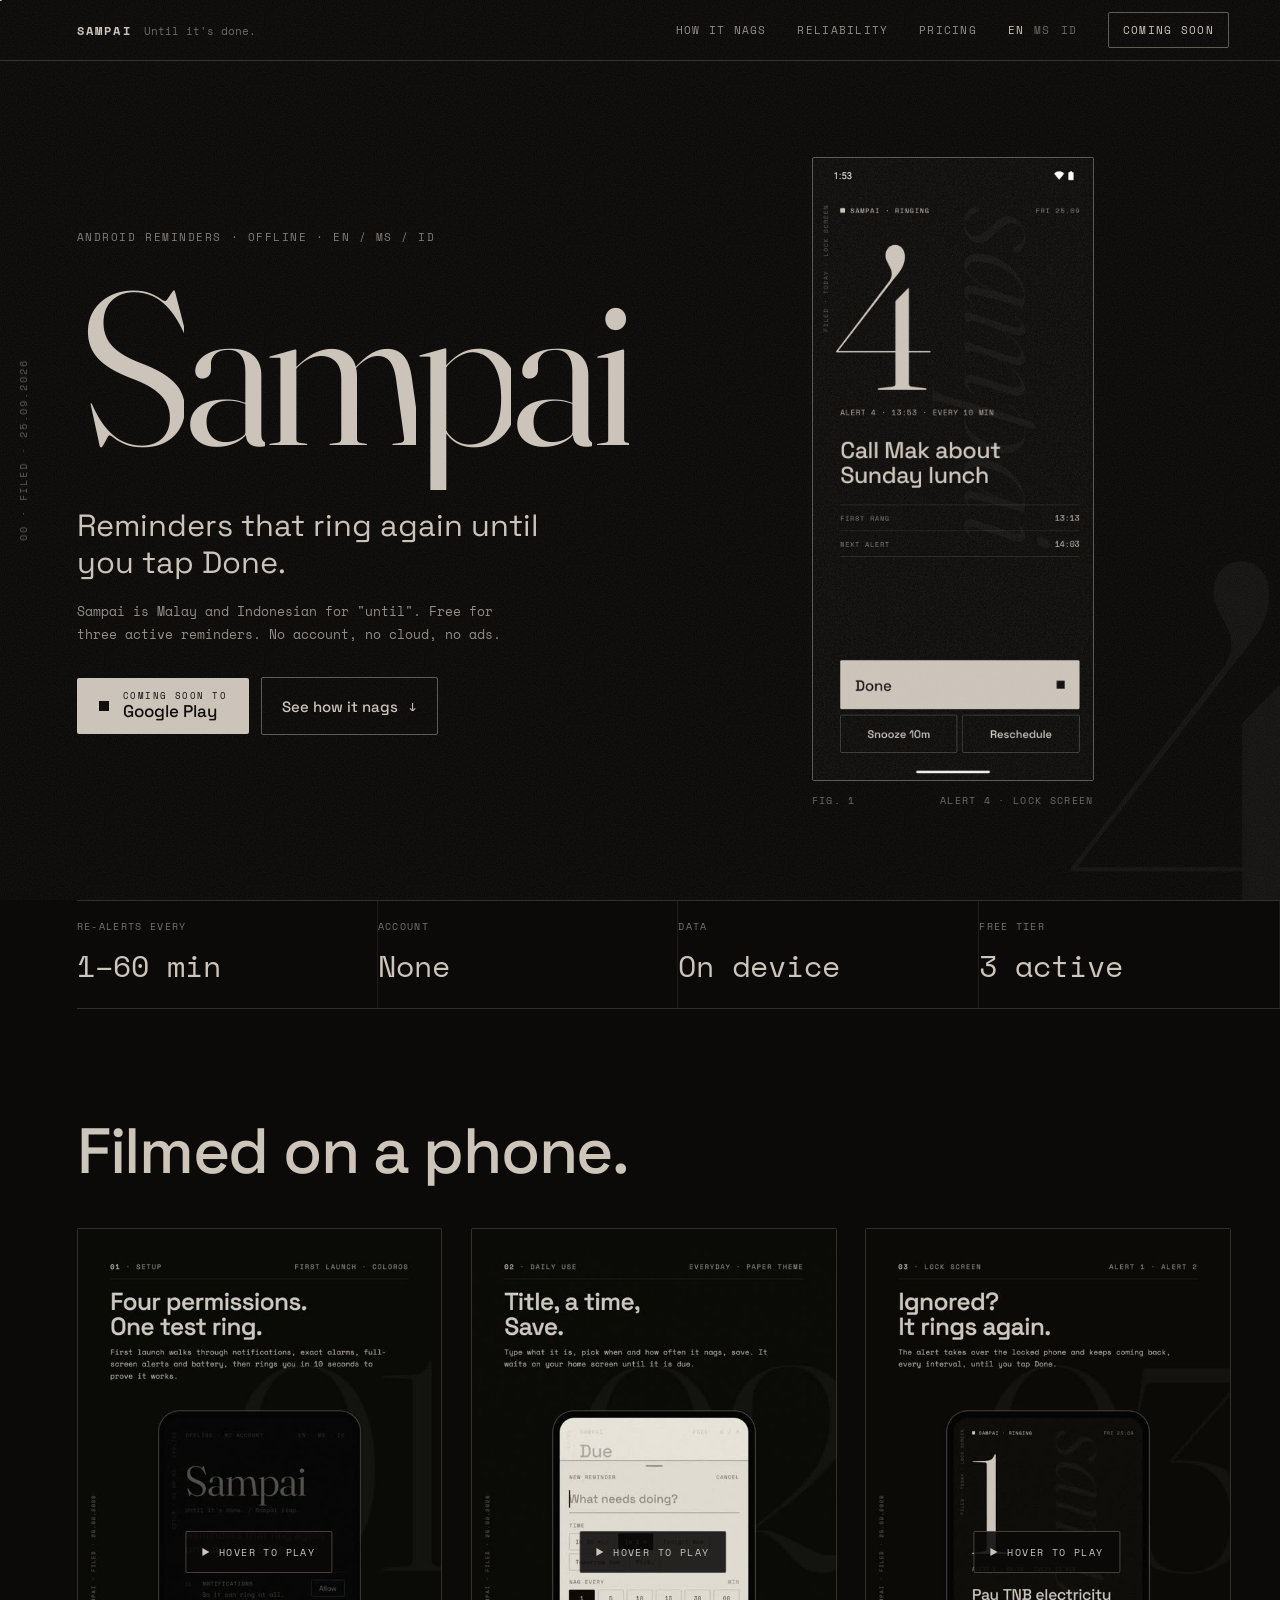
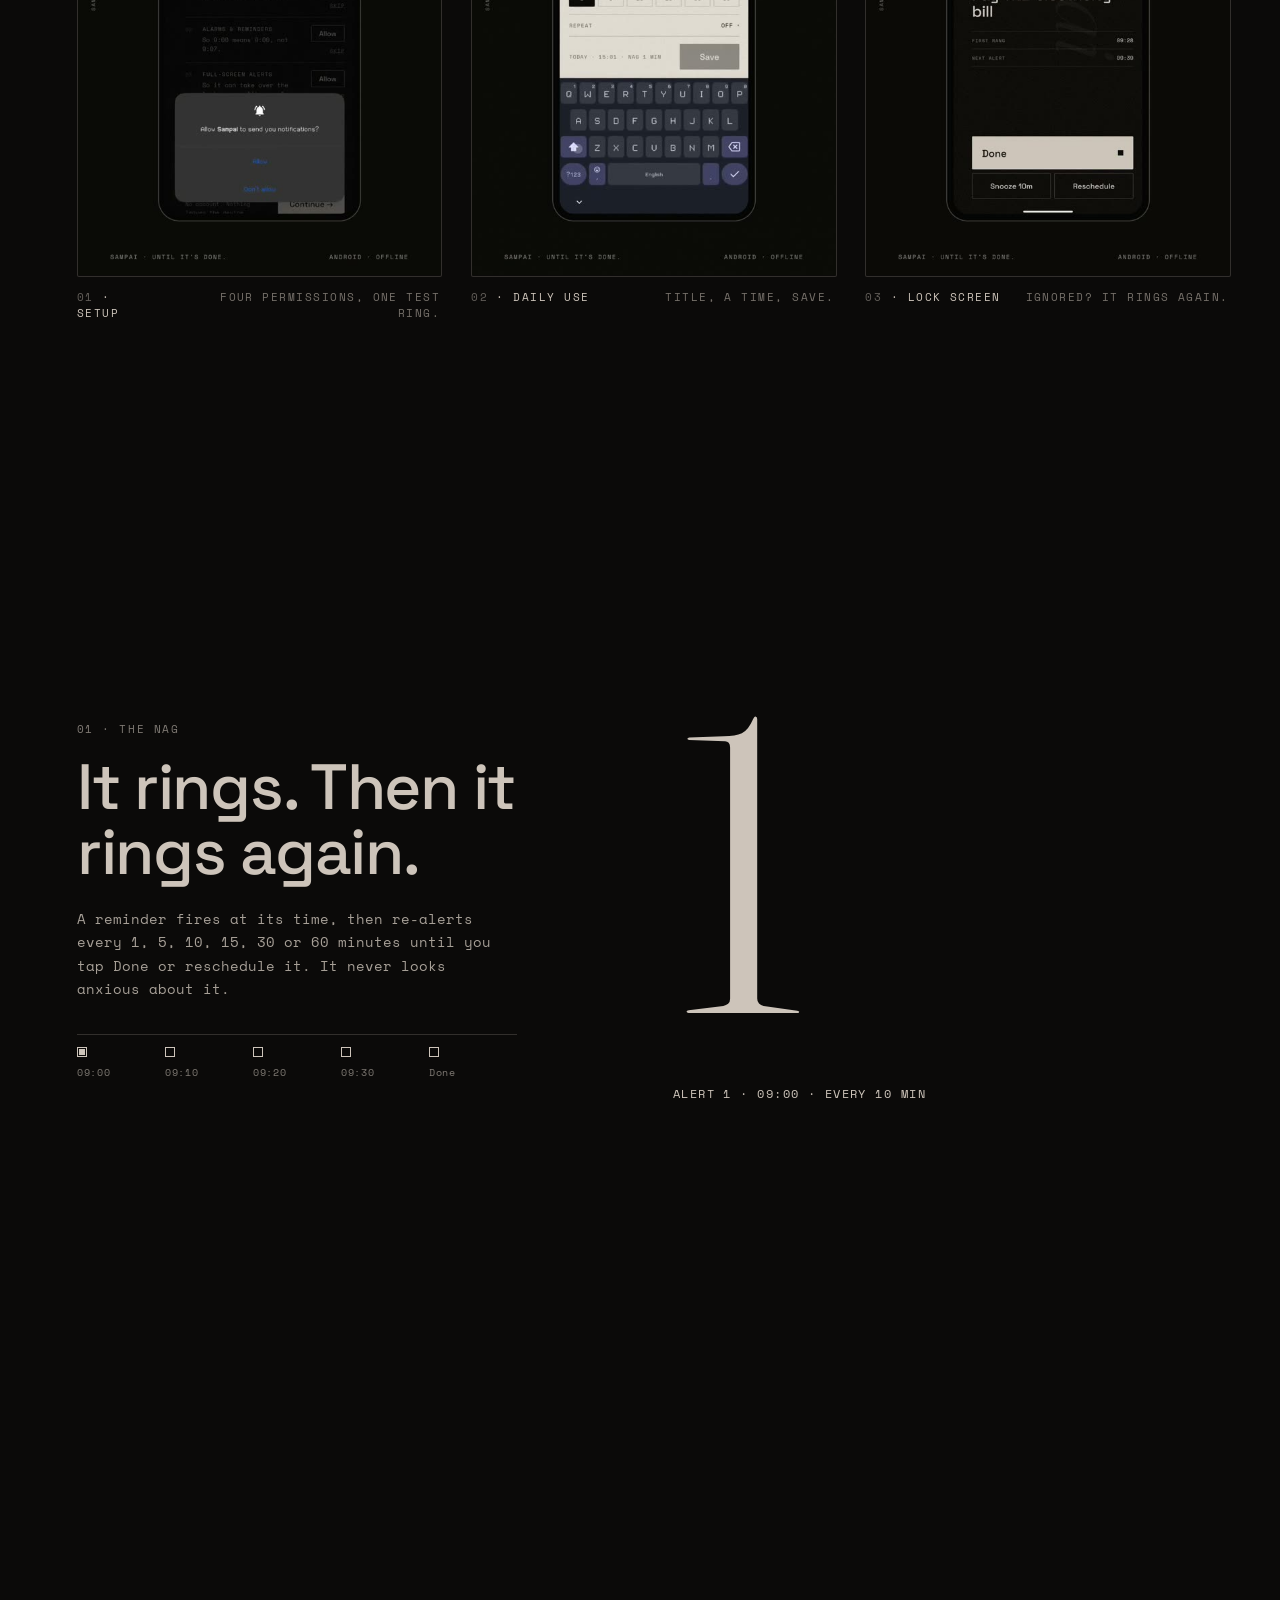
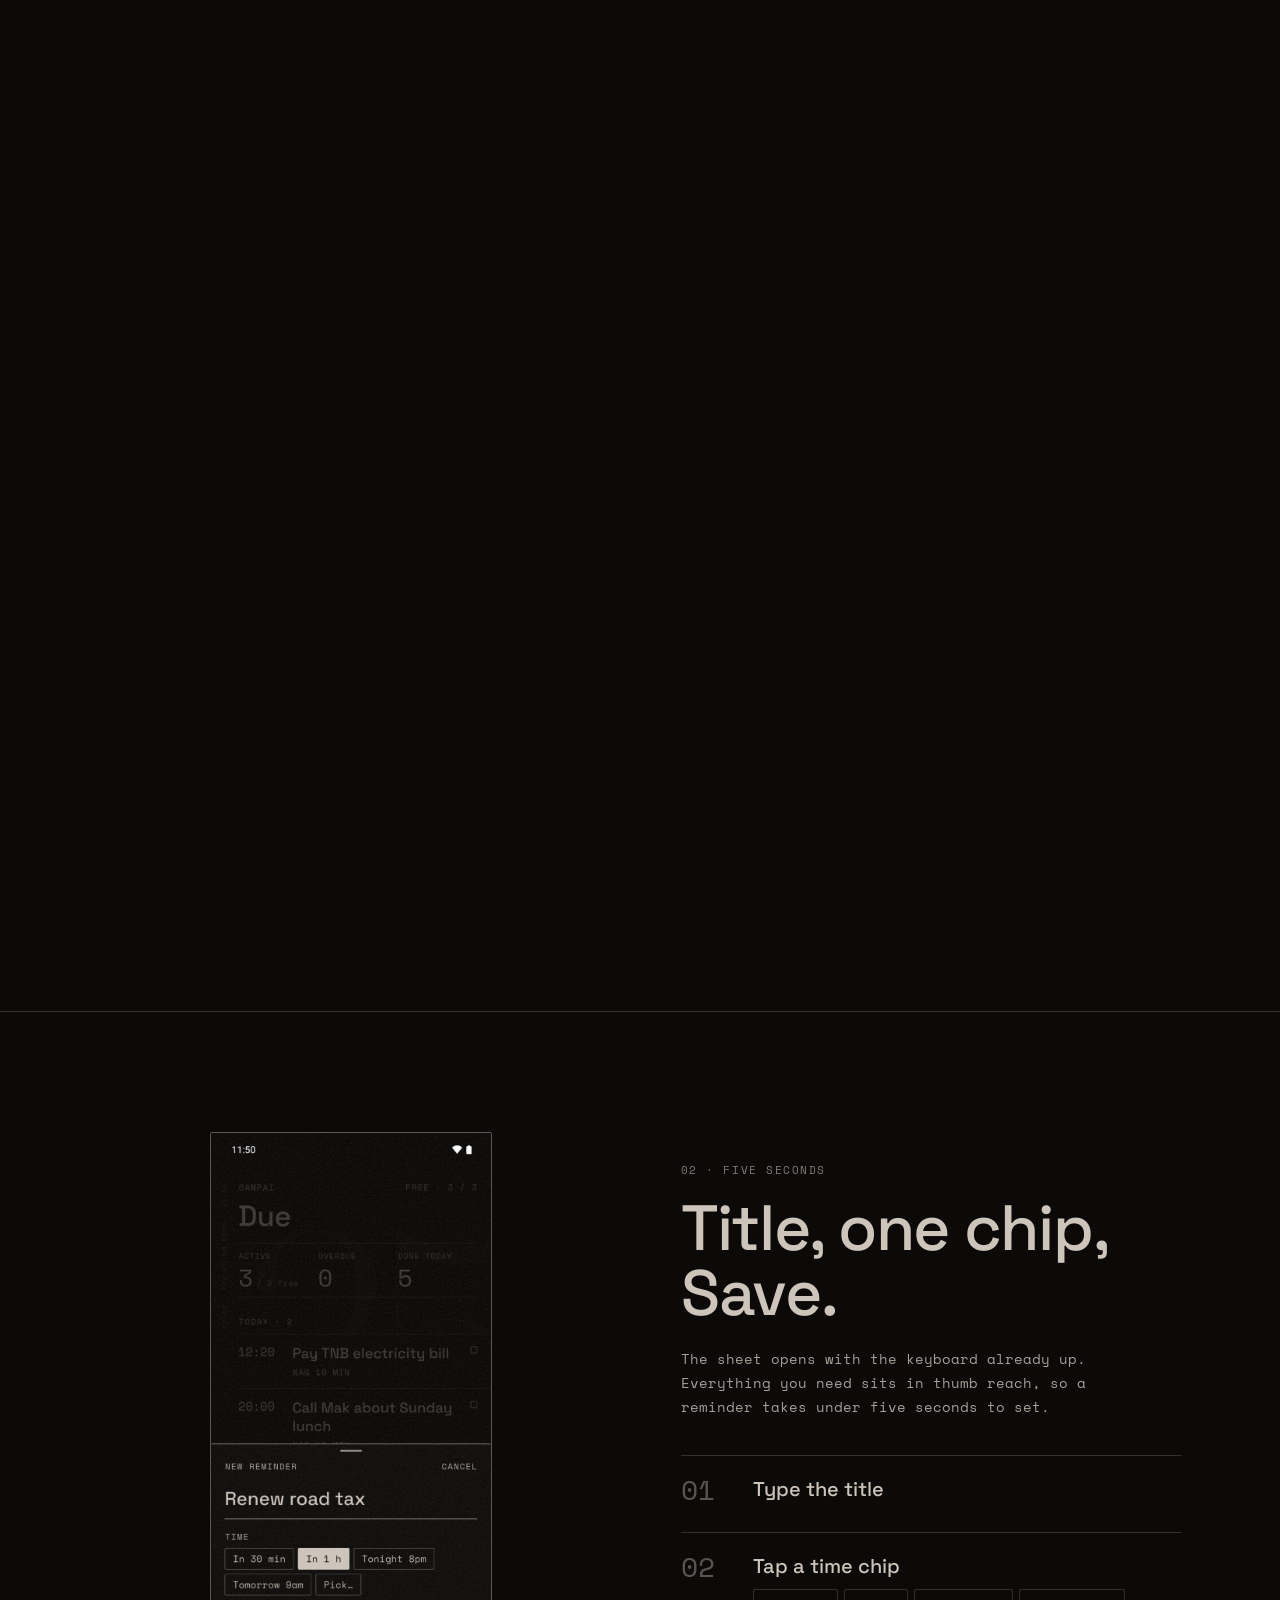
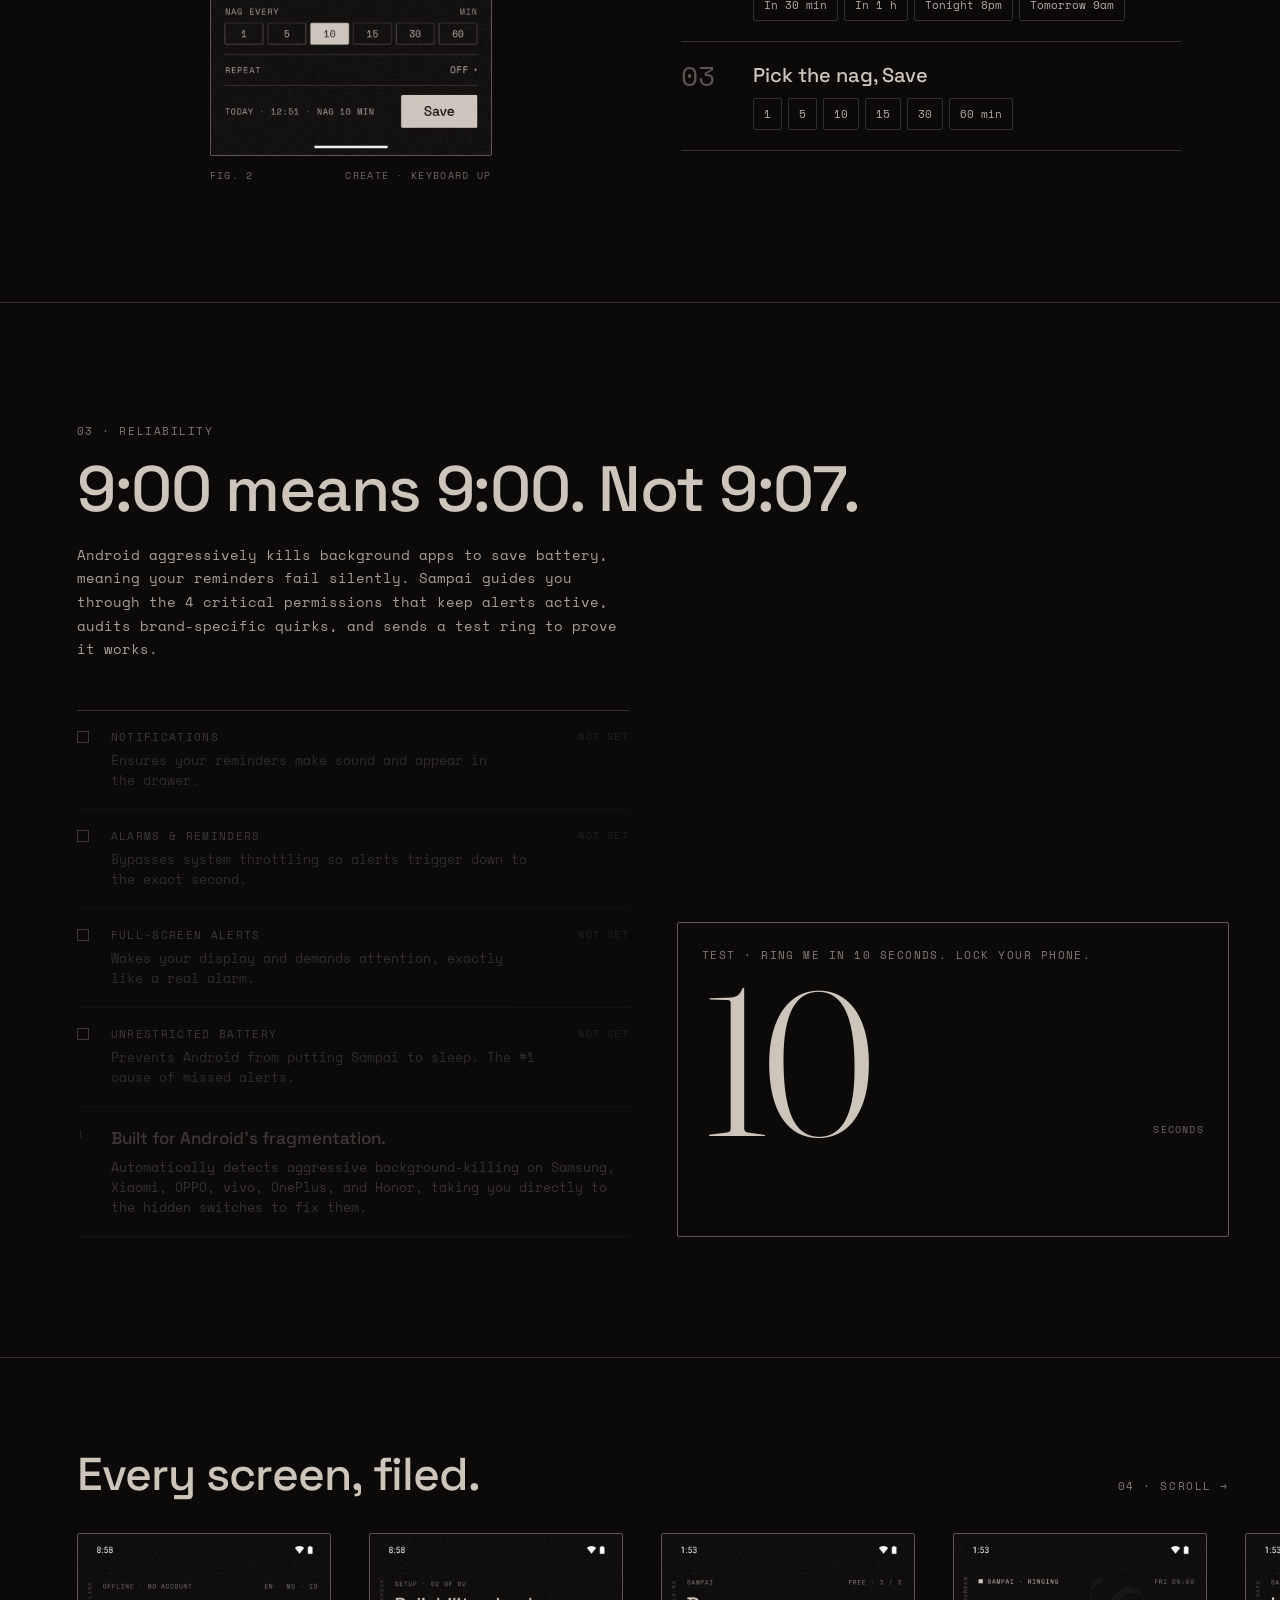
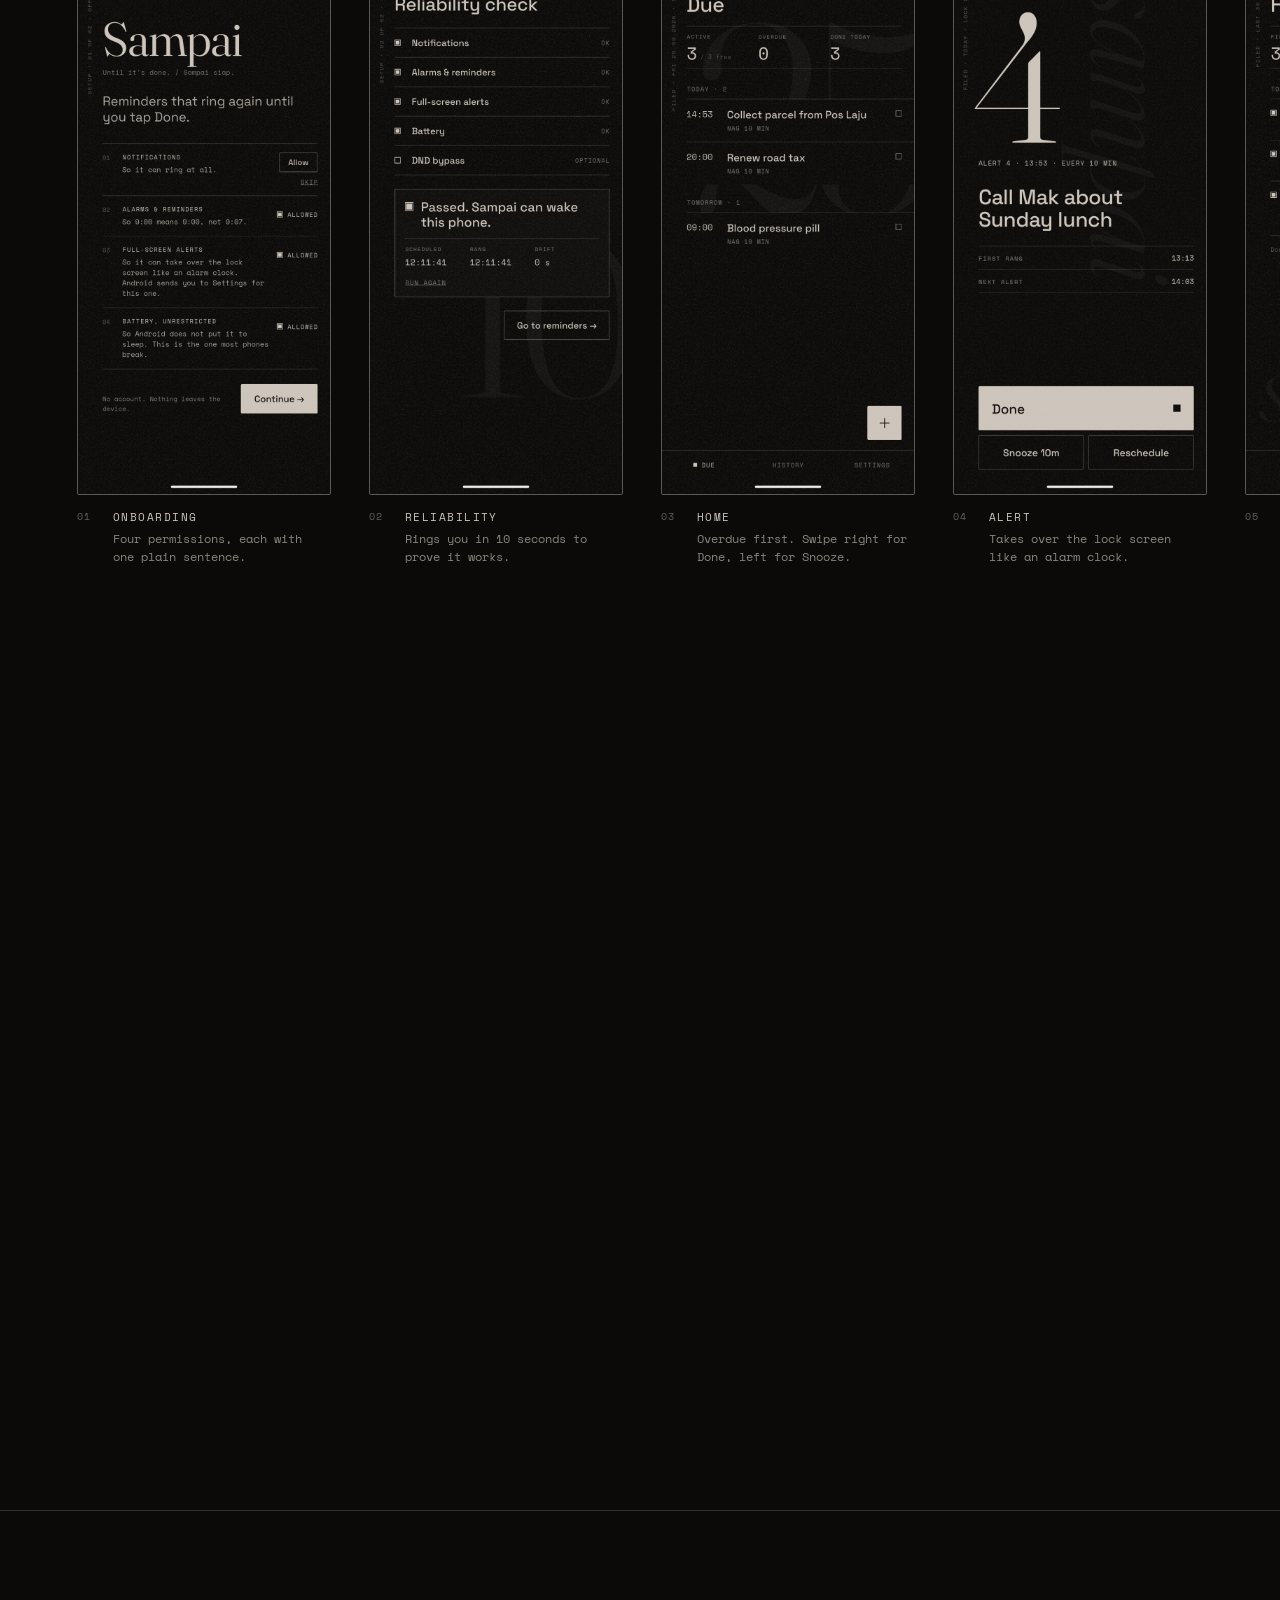
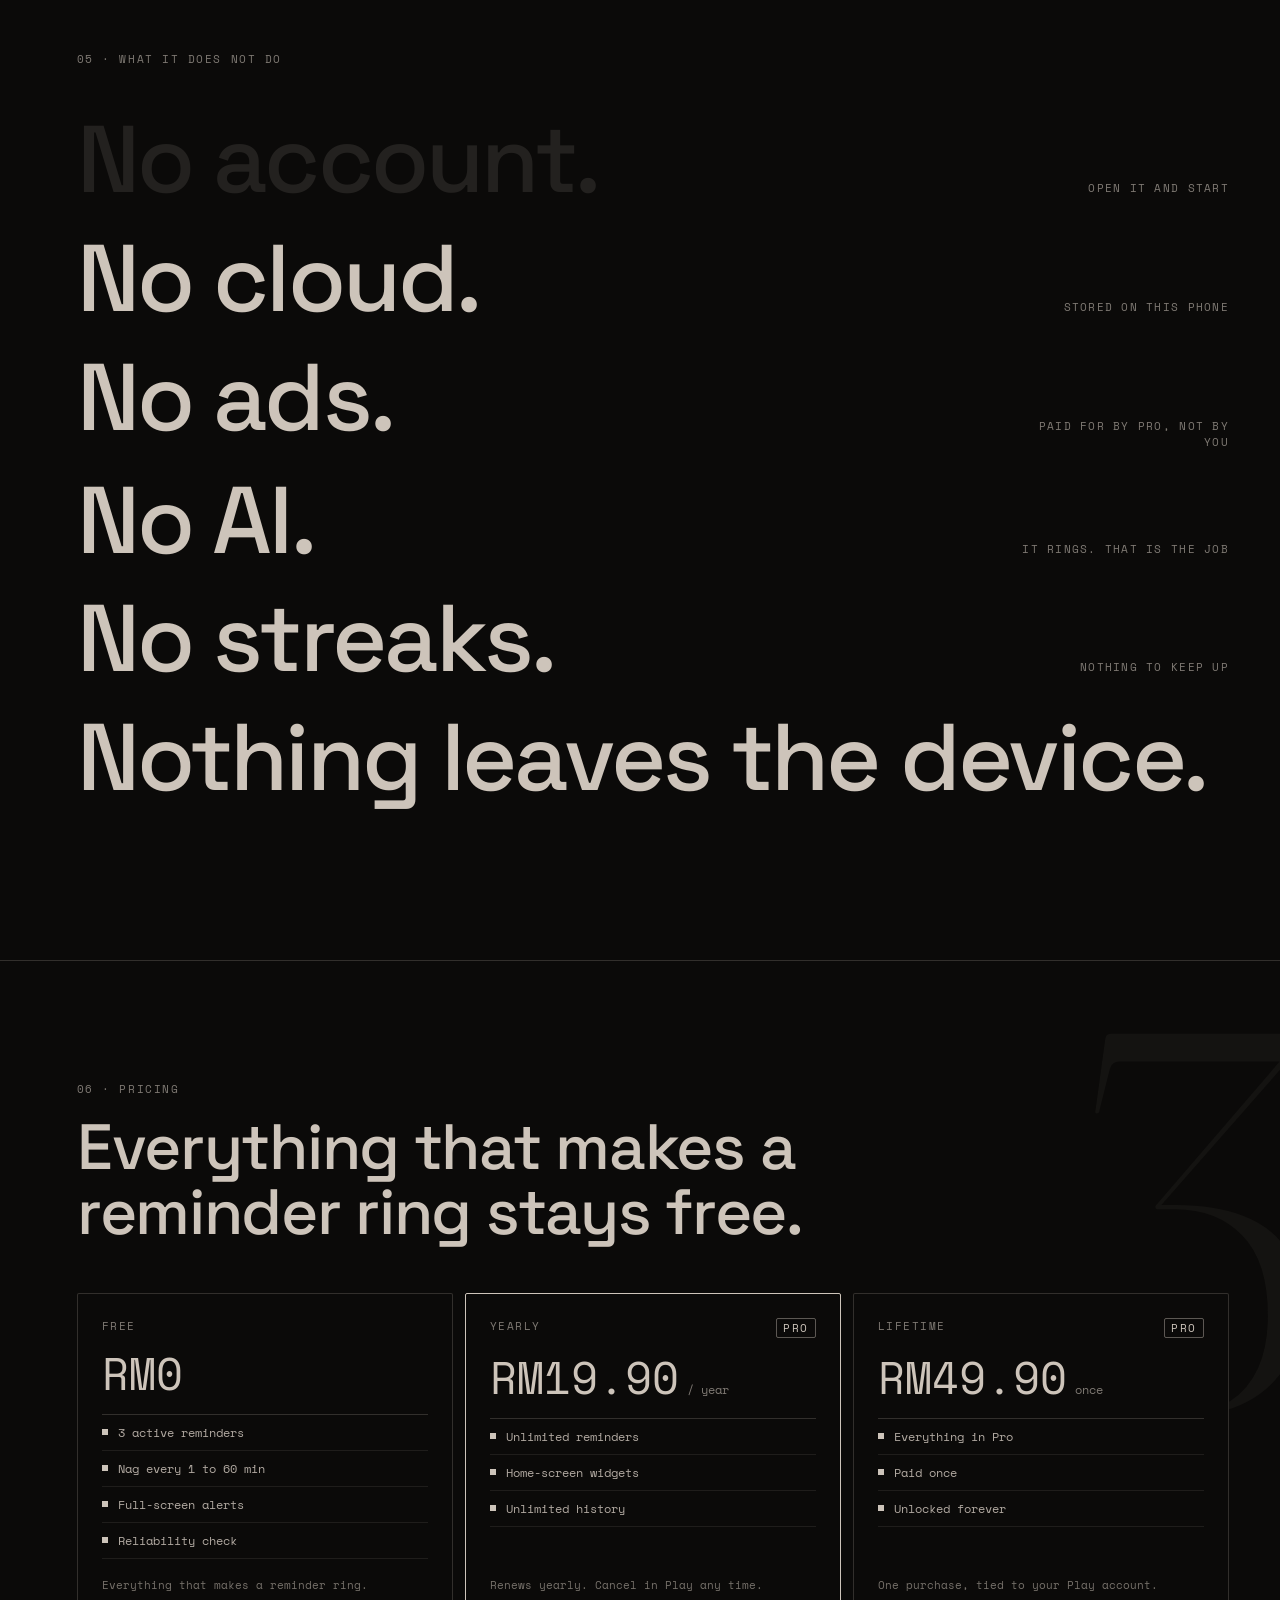
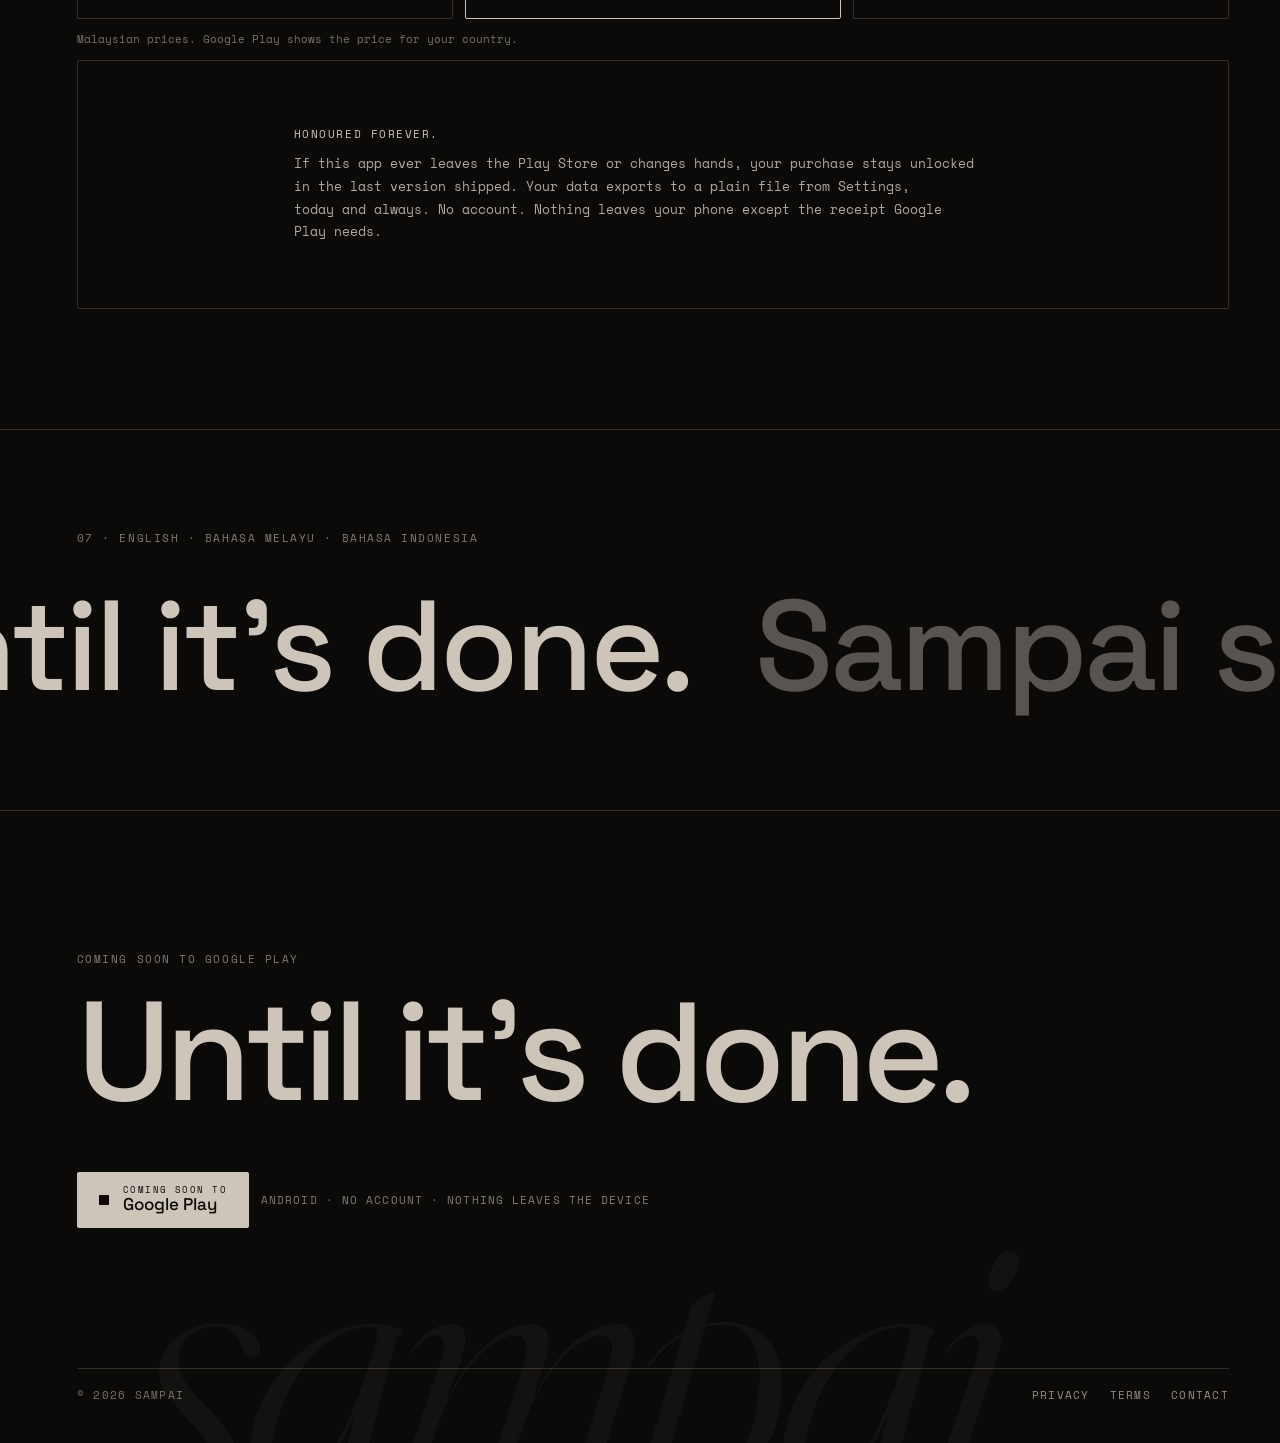
==== commit 4c7dd61e: "Clips: hover to play on desktop, one at a time - Nothing autoplays on desktop; a centred Hover to pl" ====
--- a/index.html
+++ b/index.html
@@ -56,6 +56,7 @@
   footer > div[style*="margin-top:140px"] { margin-top: 80px !important; }
 }
 </style>
+<style>@media (hover: none), (pointer: coarse) { [data-hint] { display: none !important; } } [data-vwrap] video:focus-visible { outline: 1px solid rgb(var(--i)); outline-offset: 3px; }</style>
 </head>
 <body>
 <div data-root="" style="position:relative;font-family:'Space Mono',monospace;color:rgb(var(--i));background:rgb(var(--p))">
@@ -102,17 +103,16 @@
 <section id="film" data-sec="In motion" style="position:relative;padding:110px clamp(20px,4vw,56px) 110px clamp(48px,6vw,96px)">
 <div style="display:flex;justify-content:space-between;align-items:baseline;gap:20px;flex-wrap:wrap">
 <h2 data-r="" style="margin:0;font-family:'Space Grotesk',sans-serif;font-weight:500;font-size:clamp(36px,5vw,72px);line-height:1.02;letter-spacing:-.02em">Filmed on a phone.</h2>
-<span data-r="" style="font-size:11px;letter-spacing:.14em;text-transform:uppercase;color:rgba(var(--i),.6)">Three clips · About 70 seconds</span>
 </div>
 <div data-clips="" style="display:grid;grid-template-columns:repeat(3,minmax(0,1fr));gap:clamp(16px,2.4vw,36px);margin-top:44px">
 <figure data-clip="" style="margin:0;flex:none;display:flex;flex-direction:column;gap:12px">
-<video src="assets/video/01-setup.mp4" poster="assets/video/01-setup.jpg" muted loop playsinline preload="none" aria-label="Setup: Four permissions, one test ring." style="display:block;width:100%;aspect-ratio:9/16;height:auto;border:1px solid rgba(var(--i),.2);border-radius:2px;background:rgb(var(--p))"></video>
+<div data-vwrap="" style="position:relative"><video tabindex="0" src="assets/video/01-setup.mp4" poster="assets/video/01-setup.jpg" muted loop playsinline preload="none" aria-label="Setup: Four permissions, one test ring." style="display:block;width:100%;aspect-ratio:9/16;height:auto;border:1px solid rgba(var(--i),.2);border-radius:2px;background:rgb(var(--p))"></video><span data-hint="" aria-hidden="true" style="position:absolute;left:50%;top:50%;transform:translate(-50%,-50%);display:inline-flex;align-items:center;gap:10px;height:40px;padding:0 16px;white-space:nowrap;background:rgba(var(--p),.88);border:1px solid rgba(var(--i),.3);border-radius:2px;font-size:10px;letter-spacing:.14em;text-transform:uppercase;pointer-events:none;transition:opacity .3s"><span style="width:0;height:0;border-left:7px solid rgb(var(--i));border-top:4.5px solid transparent;border-bottom:4.5px solid transparent"></span>Hover to play</span></div>
 <figcaption style="display:flex;justify-content:space-between;gap:12px;font-size:10.5px;letter-spacing:.14em;text-transform:uppercase"><span><span style="color:rgba(var(--i),.45)">01</span> · Setup</span><span style="color:rgba(var(--i),.55);text-align:right">Four permissions, one test ring.</span></figcaption>
 </figure><figure data-clip="" style="margin:0;flex:none;display:flex;flex-direction:column;gap:12px">
-<video src="assets/video/02-daily.mp4" poster="assets/video/02-daily.jpg" muted loop playsinline preload="none" aria-label="Daily use: Title, a time, Save." style="display:block;width:100%;aspect-ratio:9/16;height:auto;border:1px solid rgba(var(--i),.2);border-radius:2px;background:rgb(var(--p))"></video>
+<div data-vwrap="" style="position:relative"><video tabindex="0" src="assets/video/02-daily.mp4" poster="assets/video/02-daily.jpg" muted loop playsinline preload="none" aria-label="Daily use: Title, a time, Save." style="display:block;width:100%;aspect-ratio:9/16;height:auto;border:1px solid rgba(var(--i),.2);border-radius:2px;background:rgb(var(--p))"></video><span data-hint="" aria-hidden="true" style="position:absolute;left:50%;top:50%;transform:translate(-50%,-50%);display:inline-flex;align-items:center;gap:10px;height:40px;padding:0 16px;white-space:nowrap;background:rgba(var(--p),.88);border:1px solid rgba(var(--i),.3);border-radius:2px;font-size:10px;letter-spacing:.14em;text-transform:uppercase;pointer-events:none;transition:opacity .3s"><span style="width:0;height:0;border-left:7px solid rgb(var(--i));border-top:4.5px solid transparent;border-bottom:4.5px solid transparent"></span>Hover to play</span></div>
 <figcaption style="display:flex;justify-content:space-between;gap:12px;font-size:10.5px;letter-spacing:.14em;text-transform:uppercase"><span><span style="color:rgba(var(--i),.45)">02</span> · Daily use</span><span style="color:rgba(var(--i),.55);text-align:right">Title, a time, Save.</span></figcaption>
 </figure><figure data-clip="" style="margin:0;flex:none;display:flex;flex-direction:column;gap:12px">
-<video src="assets/video/03-lockscreen.mp4" poster="assets/video/03-lockscreen.jpg" muted loop playsinline preload="none" aria-label="Lock screen: Ignored? It rings again." style="display:block;width:100%;aspect-ratio:9/16;height:auto;border:1px solid rgba(var(--i),.2);border-radius:2px;background:rgb(var(--p))"></video>
+<div data-vwrap="" style="position:relative"><video tabindex="0" src="assets/video/03-lockscreen.mp4" poster="assets/video/03-lockscreen.jpg" muted loop playsinline preload="none" aria-label="Lock screen: Ignored? It rings again." style="display:block;width:100%;aspect-ratio:9/16;height:auto;border:1px solid rgba(var(--i),.2);border-radius:2px;background:rgb(var(--p))"></video><span data-hint="" aria-hidden="true" style="position:absolute;left:50%;top:50%;transform:translate(-50%,-50%);display:inline-flex;align-items:center;gap:10px;height:40px;padding:0 16px;white-space:nowrap;background:rgba(var(--p),.88);border:1px solid rgba(var(--i),.3);border-radius:2px;font-size:10px;letter-spacing:.14em;text-transform:uppercase;pointer-events:none;transition:opacity .3s"><span style="width:0;height:0;border-left:7px solid rgb(var(--i));border-top:4.5px solid transparent;border-bottom:4.5px solid transparent"></span>Hover to play</span></div>
 <figcaption style="display:flex;justify-content:space-between;gap:12px;font-size:10.5px;letter-spacing:.14em;text-transform:uppercase"><span><span style="color:rgba(var(--i),.45)">03</span> · Lock screen</span><span style="color:rgba(var(--i),.55);text-align:right">Ignored? It rings again.</span></figcaption>
 </figure>
 </div>
@@ -318,11 +318,27 @@
 (() => {
   const vids = [...document.querySelectorAll('[data-clip] video')];
   const reduce = matchMedia('(prefers-reduced-motion: reduce)').matches;
-  if (reduce || !('IntersectionObserver' in window)) { vids.forEach(v => { v.controls = true; v.preload = 'metadata'; }); return; }
+  const hover = matchMedia('(hover: hover) and (pointer: fine)').matches;
+  const hint = v => v.parentNode.querySelector('[data-hint]');
+  if (reduce) { vids.forEach(v => { v.controls = true; v.preload = 'metadata'; const h = hint(v); if (h) h.remove(); }); return; }
+  if (hover) {
+    // Desktop: one clip at a time, only while pointed at or focused.
+    const play = v => { vids.forEach(o => o !== v && o.pause()); v.preload = 'auto'; v.play().catch(() => {}); hint(v).style.opacity = 0; };
+    const stop = v => { v.pause(); hint(v).style.opacity = 1; };
+    vids.forEach(v => {
+      v.preload = 'metadata';
+      v.addEventListener('mouseenter', () => play(v));
+      v.addEventListener('mouseleave', () => stop(v));
+      v.addEventListener('focus', () => play(v));
+      v.addEventListener('blur', () => stop(v));
+    });
+    return;
+  }
+  // Touch: the swipe row keeps only the clip in view on screen, so play that one.
   const io = new IntersectionObserver(es => es.forEach(e => {
     const v = e.target;
     if (e.isIntersecting) { v.preload = 'auto'; v.play().catch(() => { v.controls = true; }); } else v.pause();
-  }), { threshold: 0.4 });
+  }), { threshold: 0.6 });
   vids.forEach(v => io.observe(v));
 })();
 </script>
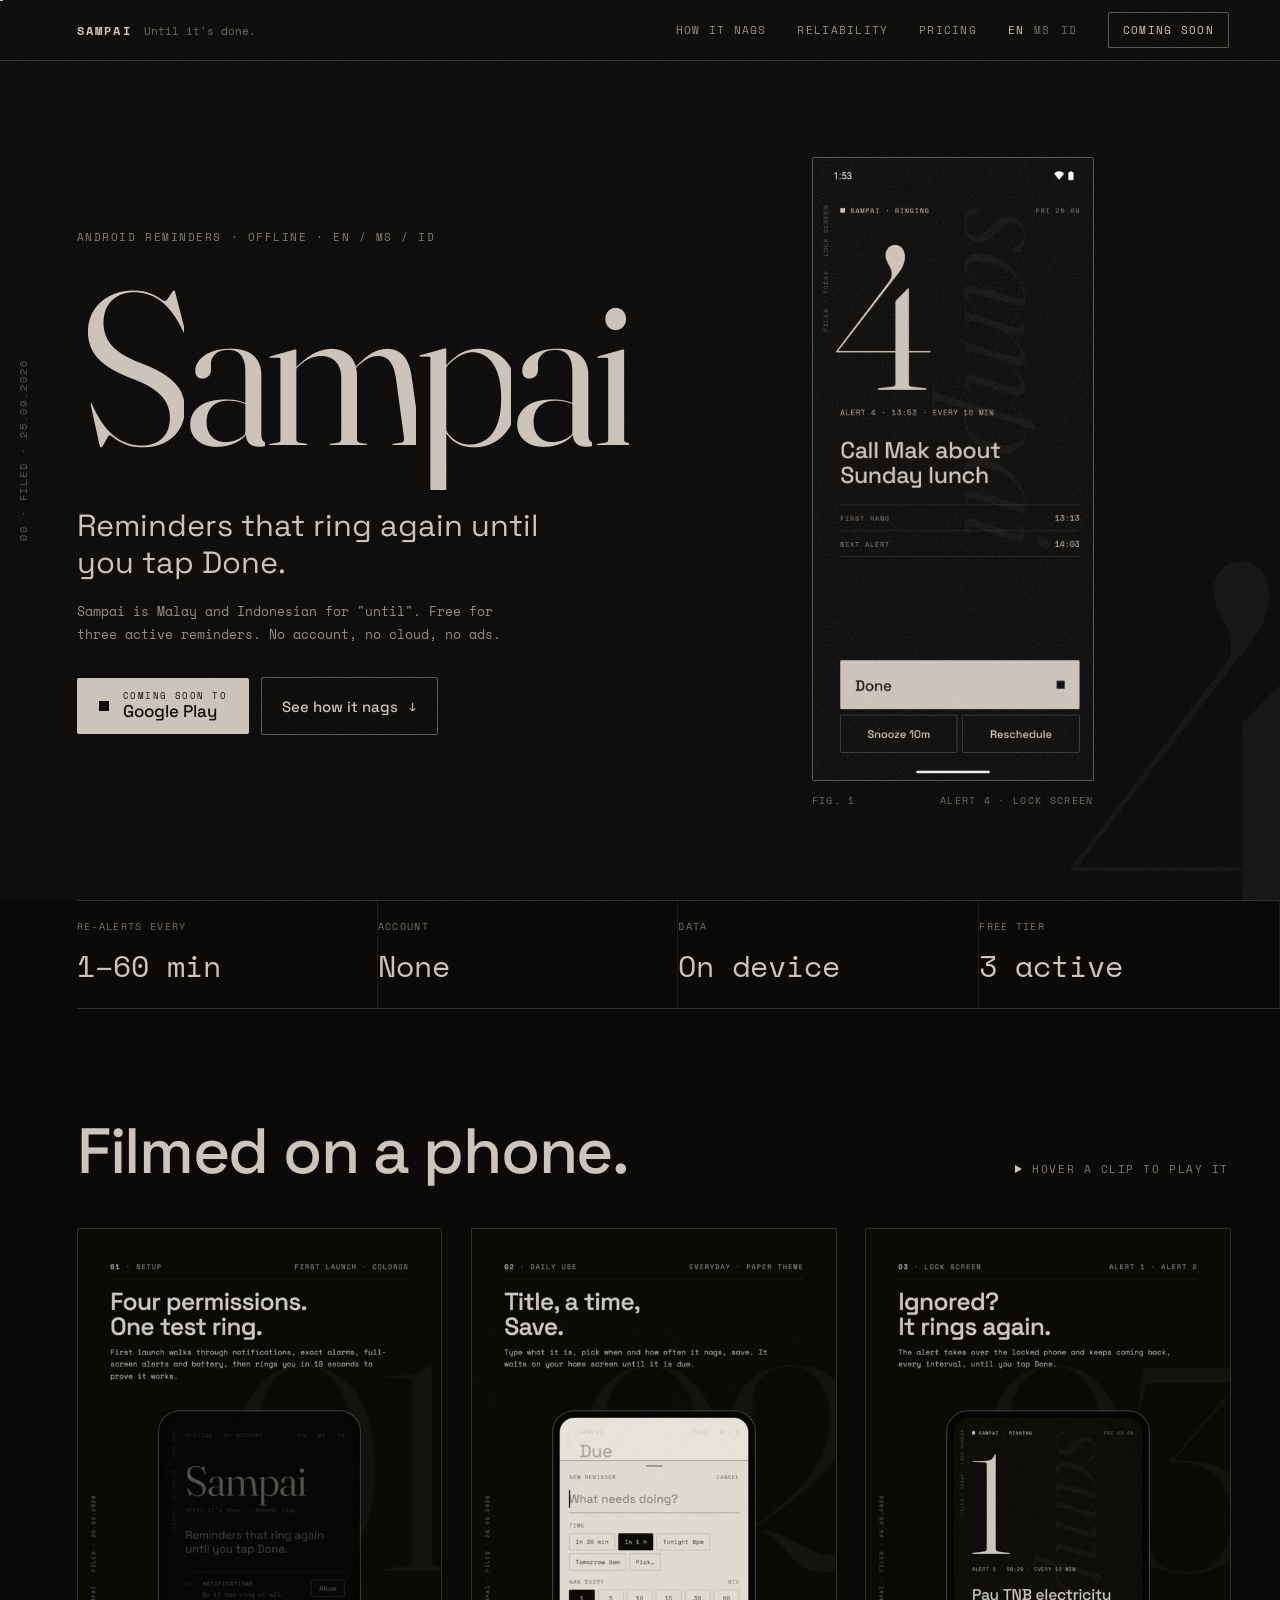
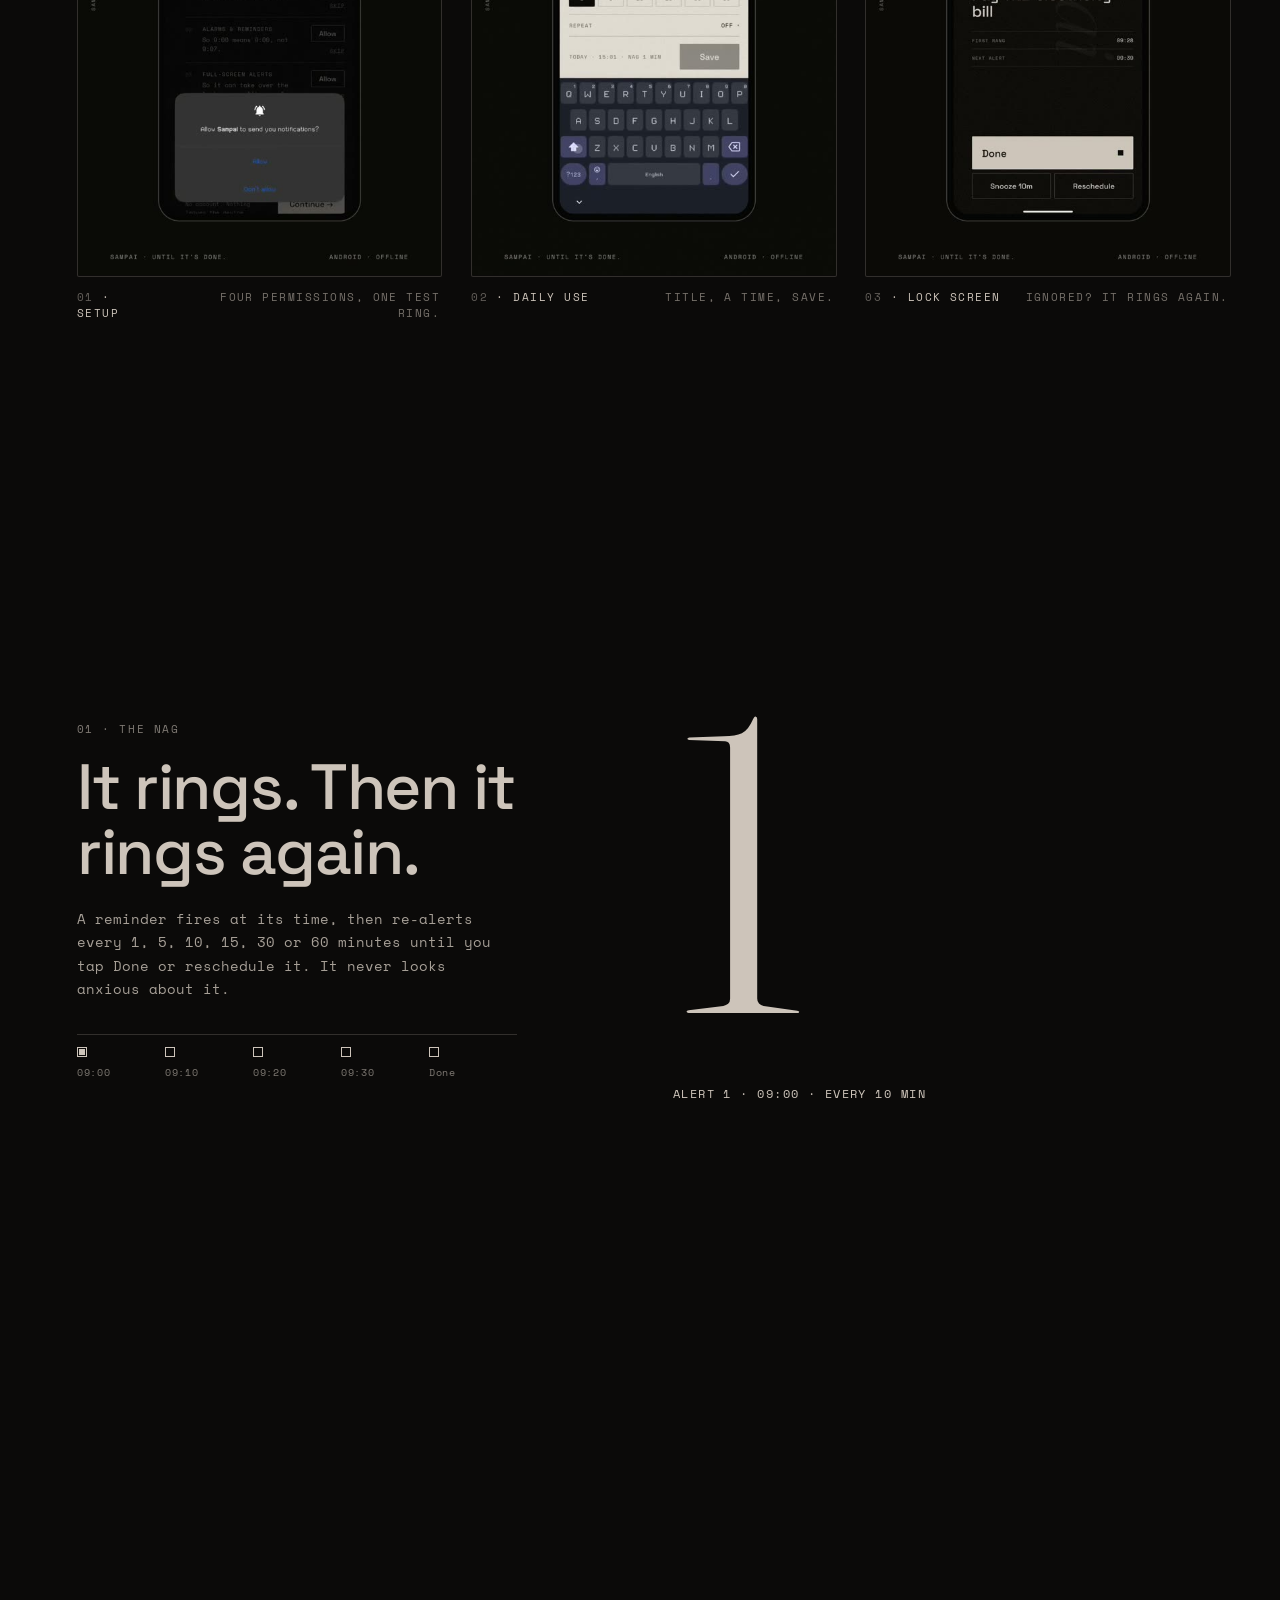
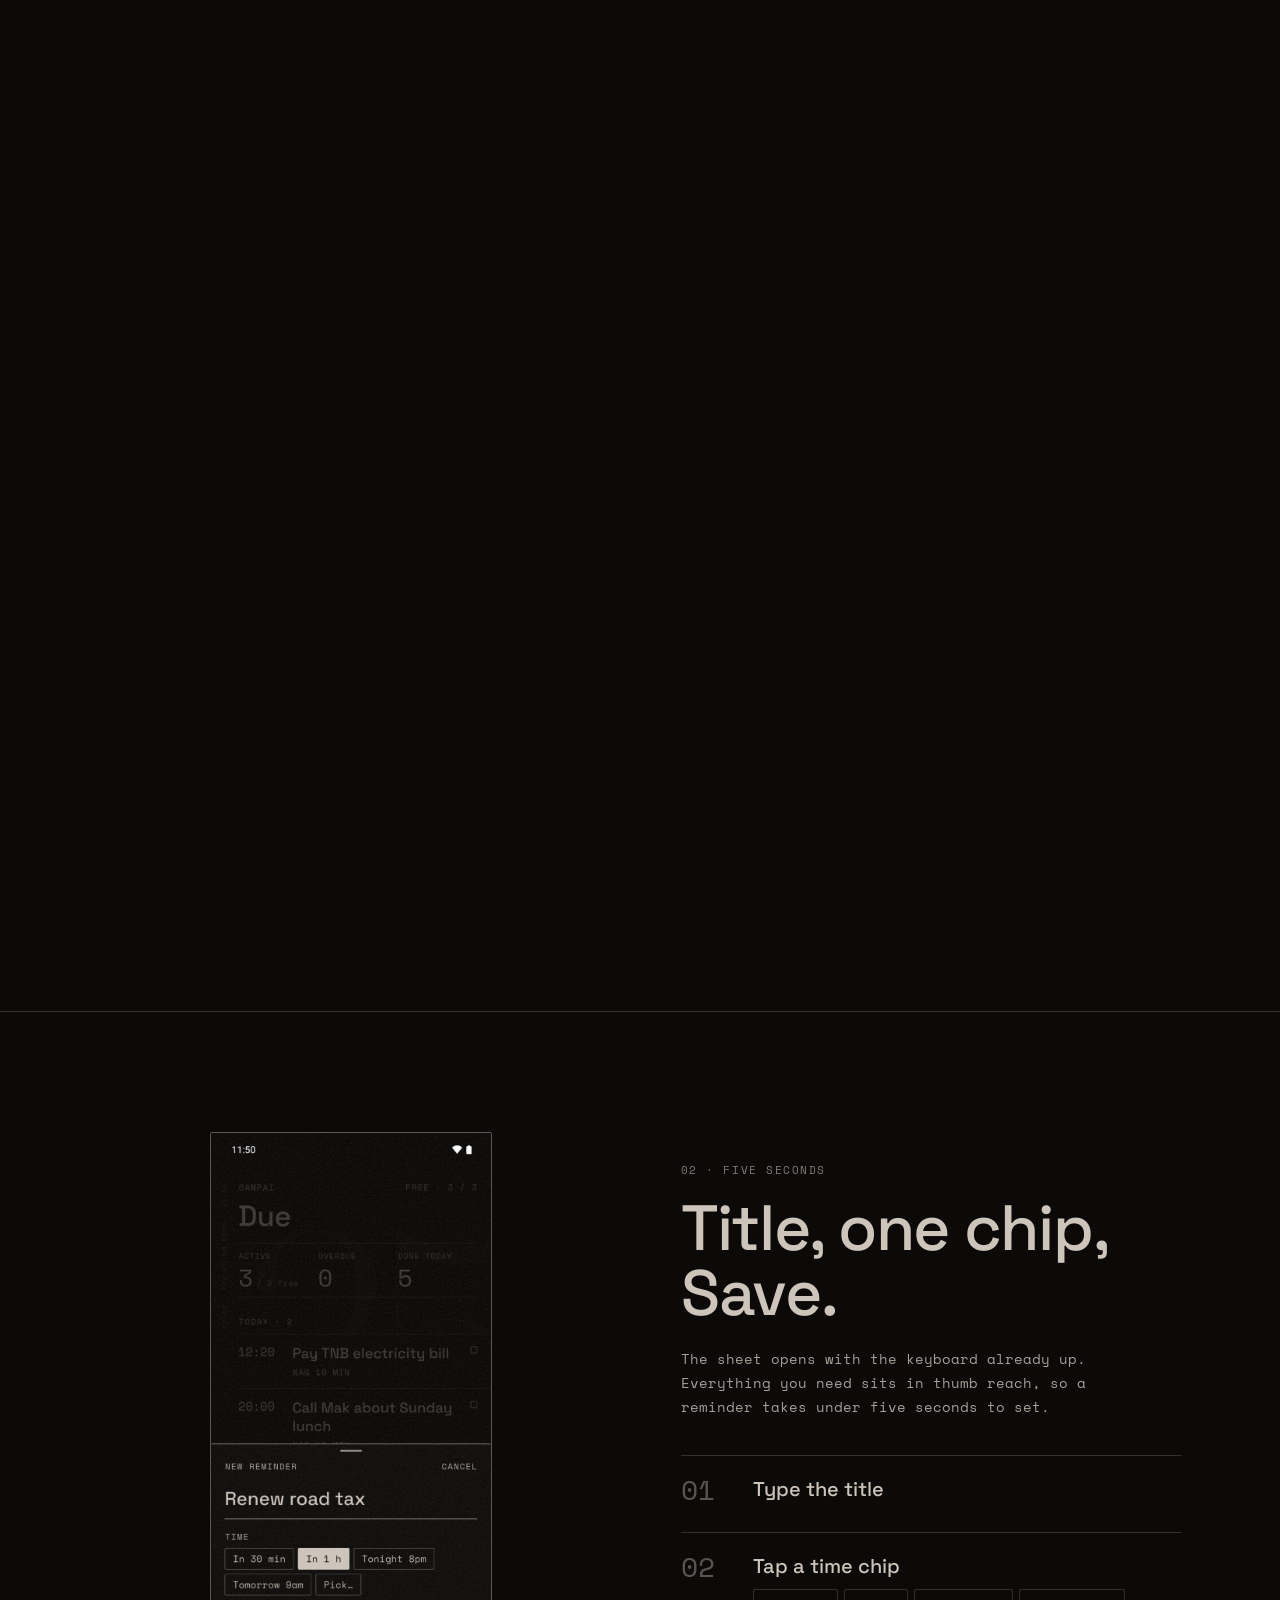
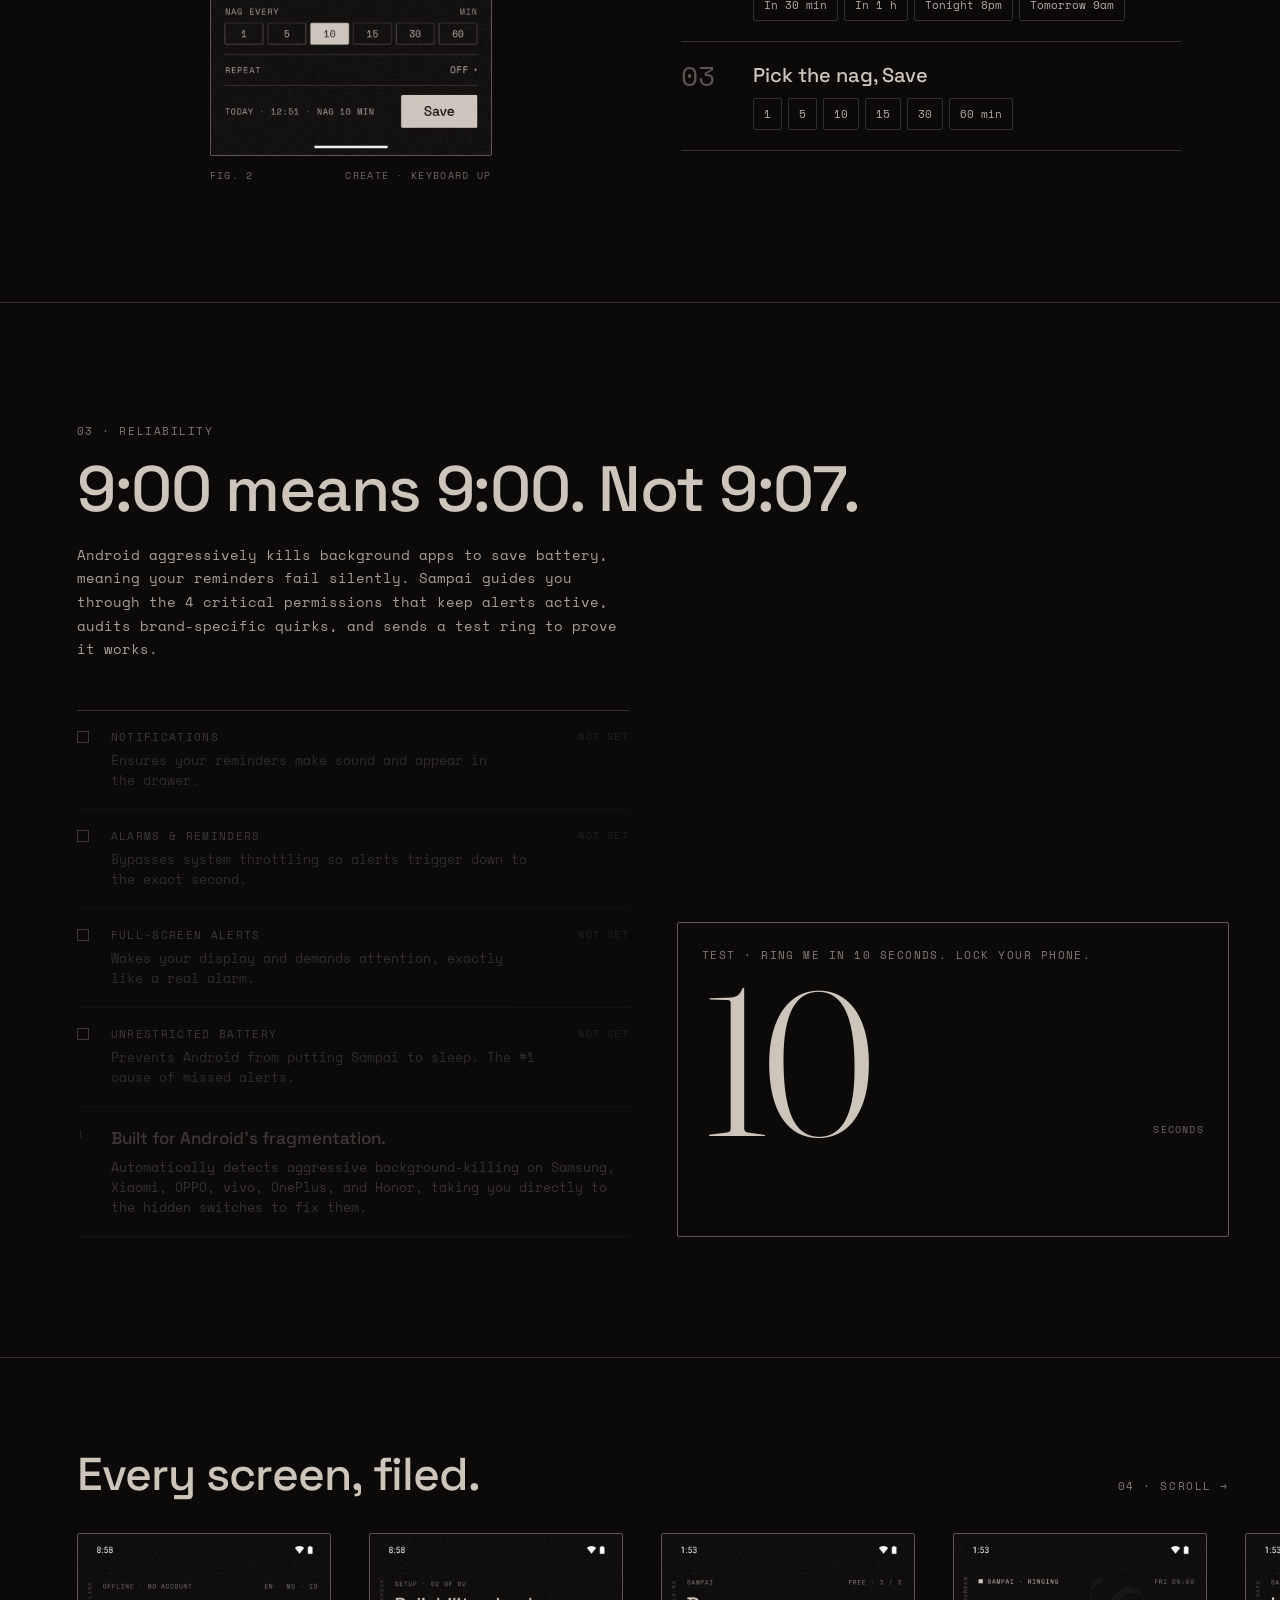
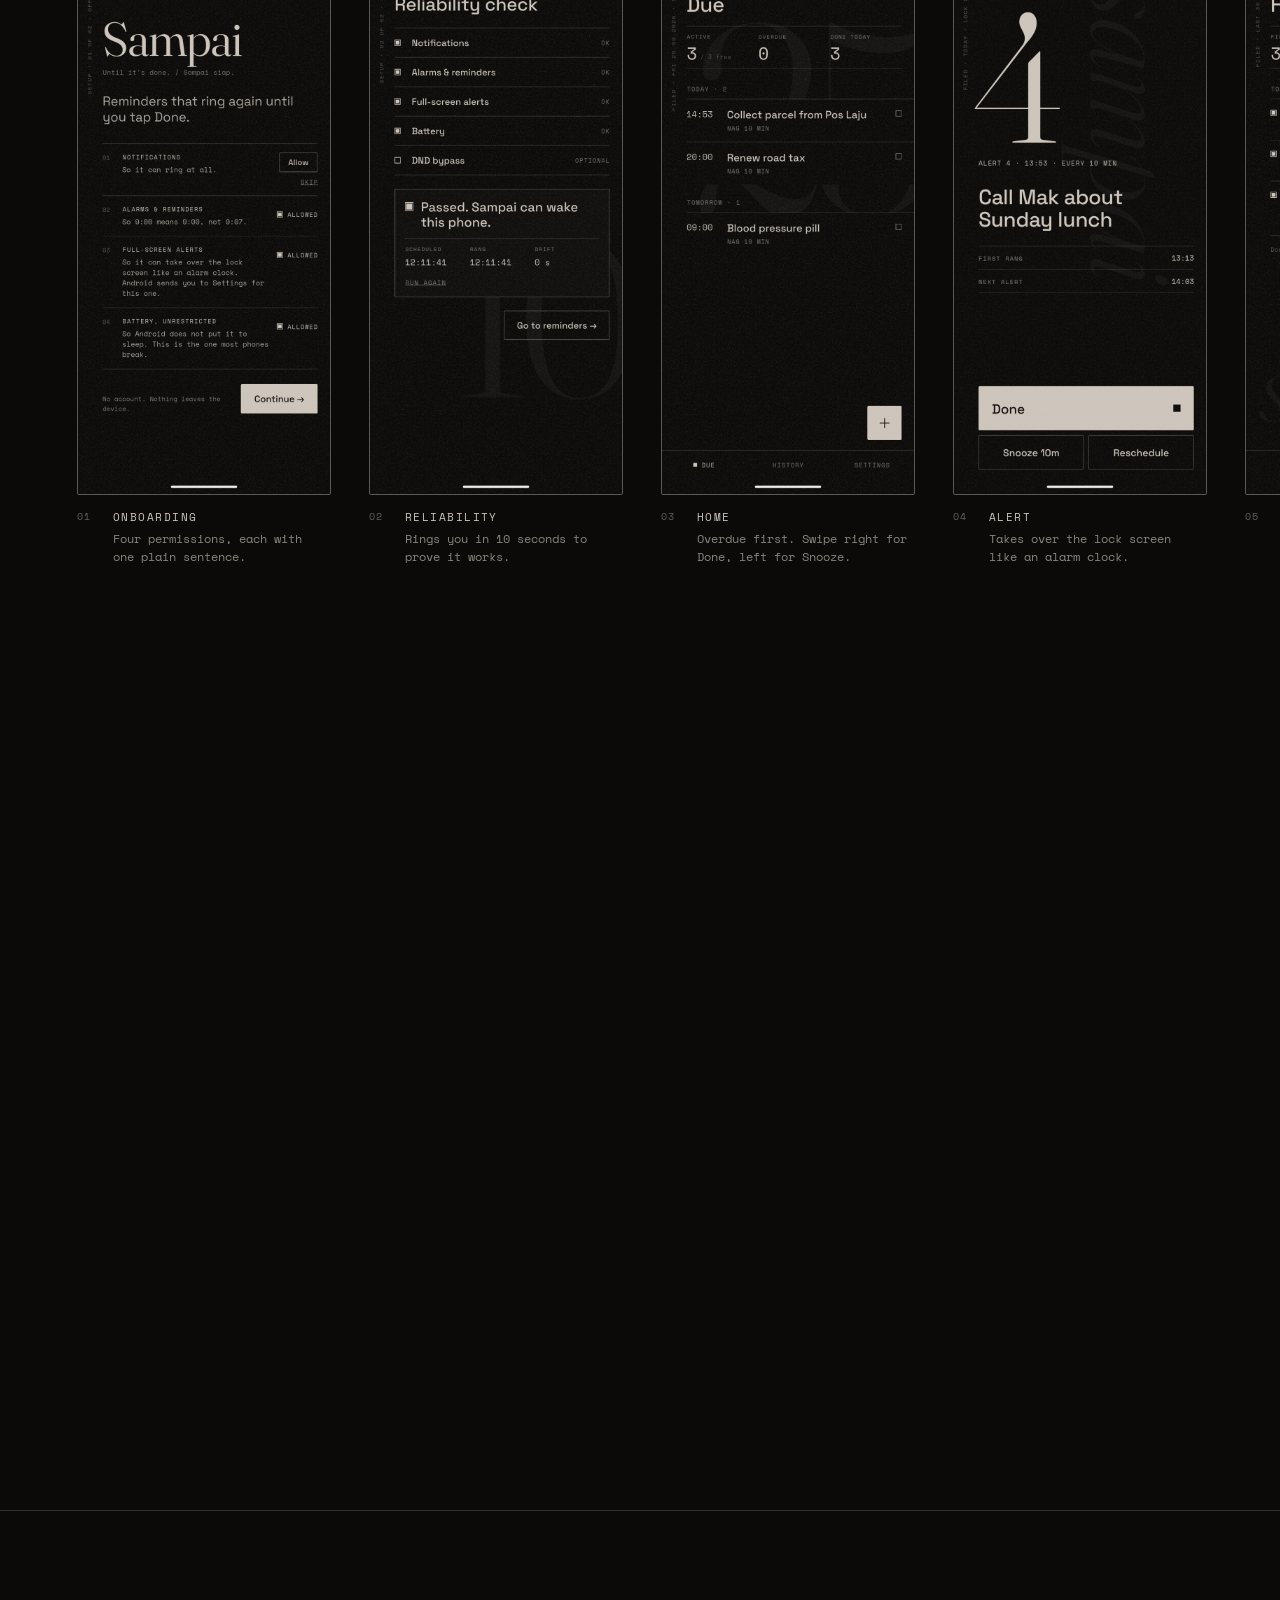
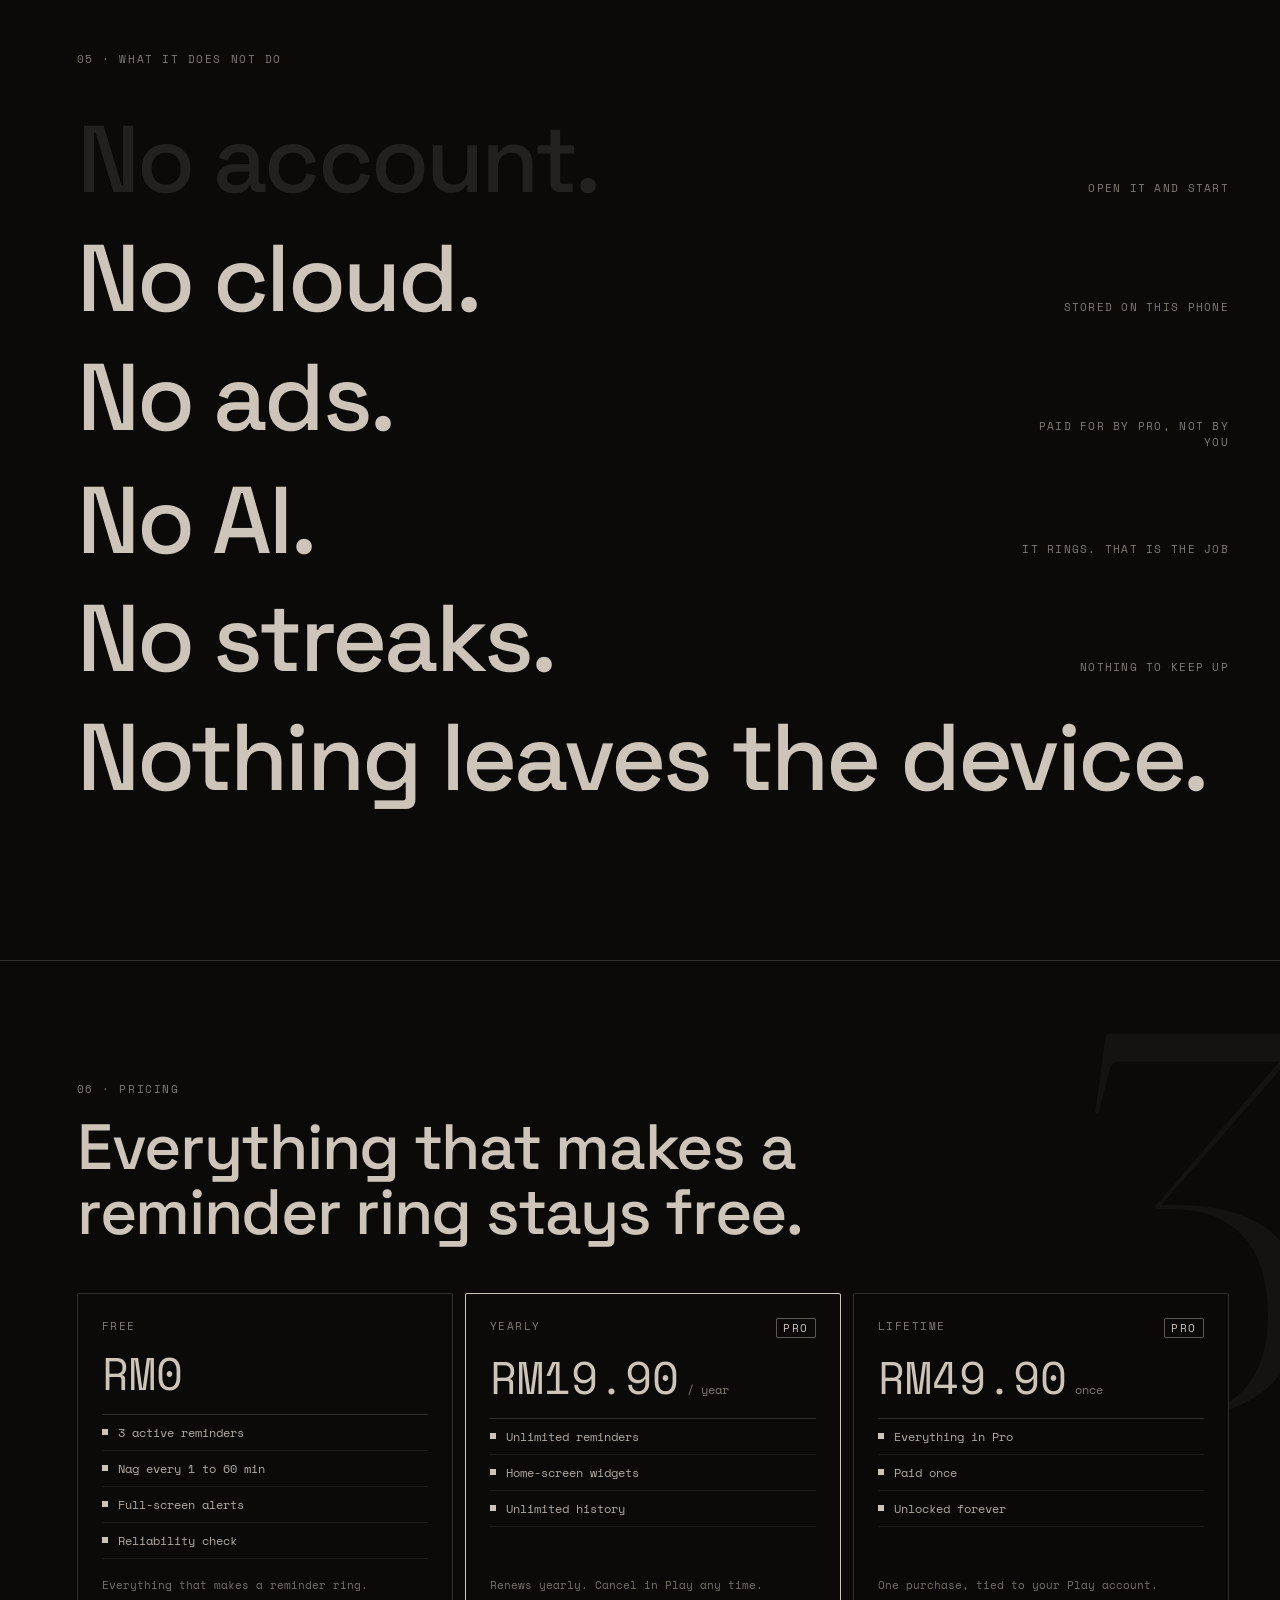
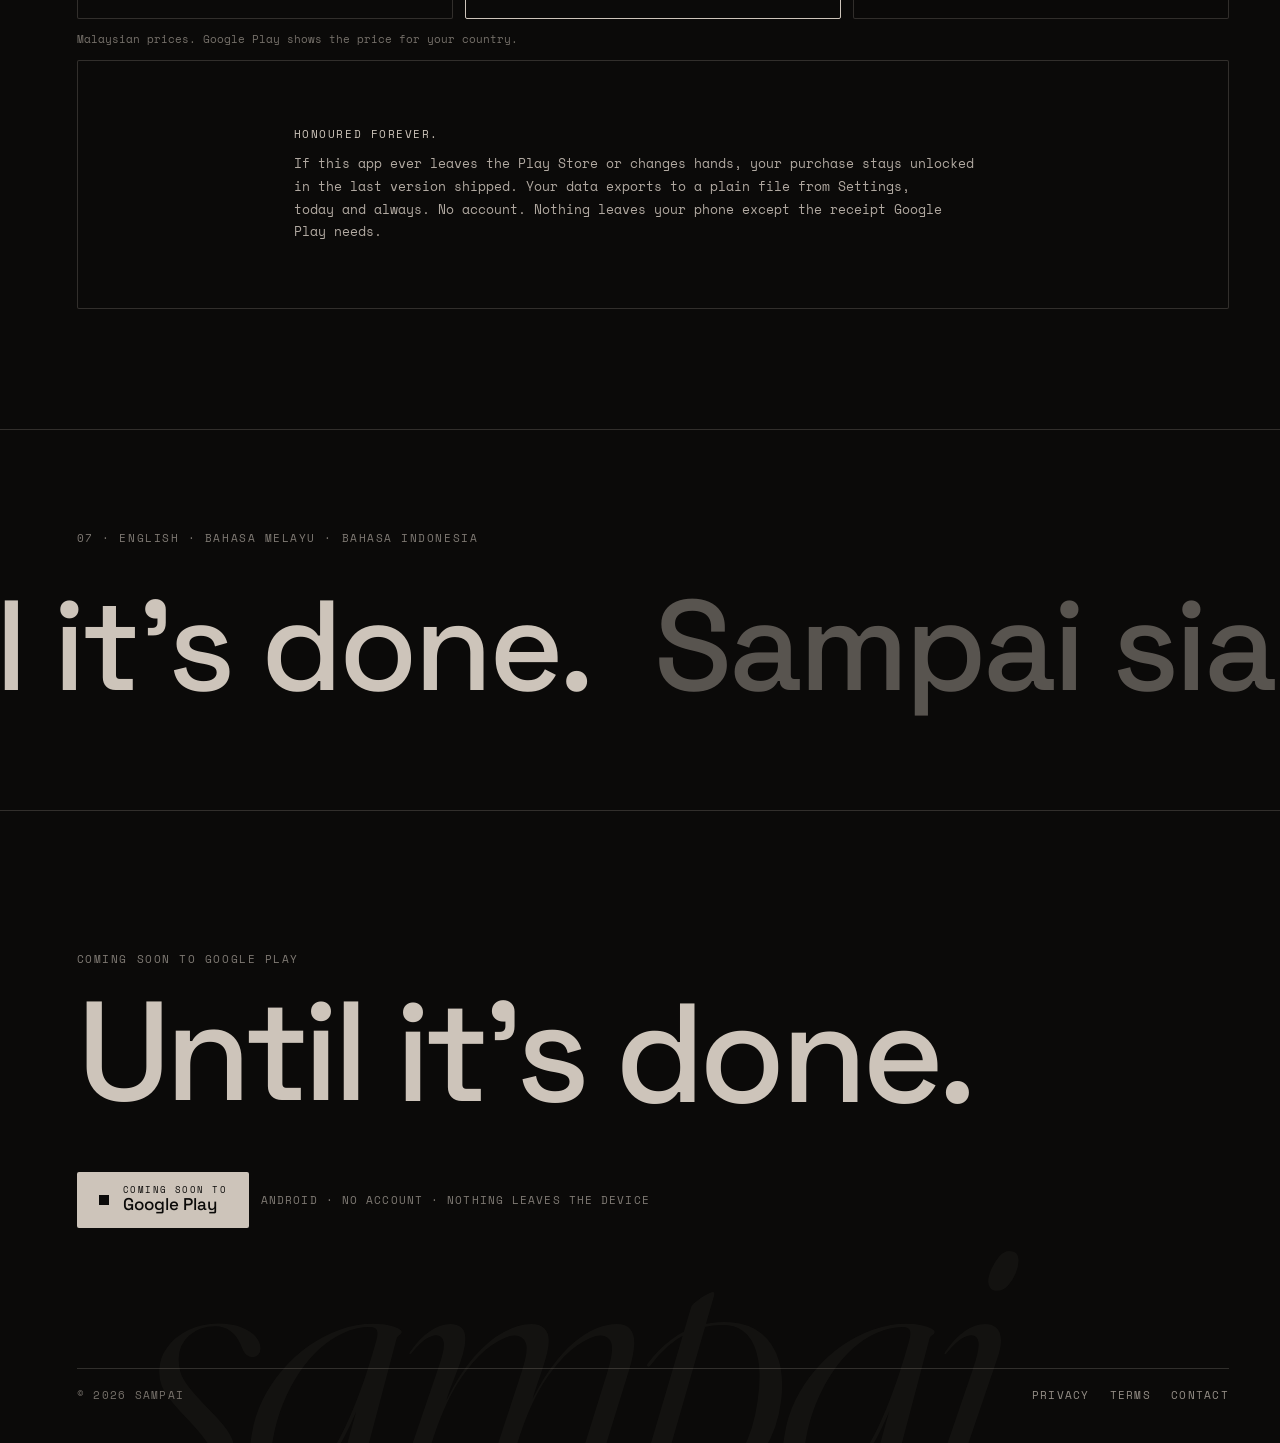
==== commit 5da098fc: "Clips: one hover hint above the row instead of a badge per clip Co-Authored-By: Claude Opus 5.5 <nor" ====
--- a/index.html
+++ b/index.html
@@ -103,16 +103,17 @@
 <section id="film" data-sec="In motion" style="position:relative;padding:110px clamp(20px,4vw,56px) 110px clamp(48px,6vw,96px)">
 <div style="display:flex;justify-content:space-between;align-items:baseline;gap:20px;flex-wrap:wrap">
 <h2 data-r="" style="margin:0;font-family:'Space Grotesk',sans-serif;font-weight:500;font-size:clamp(36px,5vw,72px);line-height:1.02;letter-spacing:-.02em">Filmed on a phone.</h2>
+<span data-hint="" data-r="" style="display:inline-flex;align-items:center;gap:10px;font-size:11px;letter-spacing:.14em;text-transform:uppercase;color:rgba(var(--i),.6)"><span style="width:0;height:0;border-left:7px solid rgb(var(--i));border-top:4.5px solid transparent;border-bottom:4.5px solid transparent"></span>Hover a clip to play it</span>
 </div>
 <div data-clips="" style="display:grid;grid-template-columns:repeat(3,minmax(0,1fr));gap:clamp(16px,2.4vw,36px);margin-top:44px">
 <figure data-clip="" style="margin:0;flex:none;display:flex;flex-direction:column;gap:12px">
-<div data-vwrap="" style="position:relative"><video tabindex="0" src="assets/video/01-setup.mp4" poster="assets/video/01-setup.jpg" muted loop playsinline preload="none" aria-label="Setup: Four permissions, one test ring." style="display:block;width:100%;aspect-ratio:9/16;height:auto;border:1px solid rgba(var(--i),.2);border-radius:2px;background:rgb(var(--p))"></video><span data-hint="" aria-hidden="true" style="position:absolute;left:50%;top:50%;transform:translate(-50%,-50%);display:inline-flex;align-items:center;gap:10px;height:40px;padding:0 16px;white-space:nowrap;background:rgba(var(--p),.88);border:1px solid rgba(var(--i),.3);border-radius:2px;font-size:10px;letter-spacing:.14em;text-transform:uppercase;pointer-events:none;transition:opacity .3s"><span style="width:0;height:0;border-left:7px solid rgb(var(--i));border-top:4.5px solid transparent;border-bottom:4.5px solid transparent"></span>Hover to play</span></div>
+<div data-vwrap="" style="position:relative"><video tabindex="0" src="assets/video/01-setup.mp4" poster="assets/video/01-setup.jpg" muted loop playsinline preload="none" aria-label="Setup: Four permissions, one test ring." style="display:block;width:100%;aspect-ratio:9/16;height:auto;border:1px solid rgba(var(--i),.2);border-radius:2px;background:rgb(var(--p))"></video></div>
 <figcaption style="display:flex;justify-content:space-between;gap:12px;font-size:10.5px;letter-spacing:.14em;text-transform:uppercase"><span><span style="color:rgba(var(--i),.45)">01</span> · Setup</span><span style="color:rgba(var(--i),.55);text-align:right">Four permissions, one test ring.</span></figcaption>
 </figure><figure data-clip="" style="margin:0;flex:none;display:flex;flex-direction:column;gap:12px">
-<div data-vwrap="" style="position:relative"><video tabindex="0" src="assets/video/02-daily.mp4" poster="assets/video/02-daily.jpg" muted loop playsinline preload="none" aria-label="Daily use: Title, a time, Save." style="display:block;width:100%;aspect-ratio:9/16;height:auto;border:1px solid rgba(var(--i),.2);border-radius:2px;background:rgb(var(--p))"></video><span data-hint="" aria-hidden="true" style="position:absolute;left:50%;top:50%;transform:translate(-50%,-50%);display:inline-flex;align-items:center;gap:10px;height:40px;padding:0 16px;white-space:nowrap;background:rgba(var(--p),.88);border:1px solid rgba(var(--i),.3);border-radius:2px;font-size:10px;letter-spacing:.14em;text-transform:uppercase;pointer-events:none;transition:opacity .3s"><span style="width:0;height:0;border-left:7px solid rgb(var(--i));border-top:4.5px solid transparent;border-bottom:4.5px solid transparent"></span>Hover to play</span></div>
+<div data-vwrap="" style="position:relative"><video tabindex="0" src="assets/video/02-daily.mp4" poster="assets/video/02-daily.jpg" muted loop playsinline preload="none" aria-label="Daily use: Title, a time, Save." style="display:block;width:100%;aspect-ratio:9/16;height:auto;border:1px solid rgba(var(--i),.2);border-radius:2px;background:rgb(var(--p))"></video></div>
 <figcaption style="display:flex;justify-content:space-between;gap:12px;font-size:10.5px;letter-spacing:.14em;text-transform:uppercase"><span><span style="color:rgba(var(--i),.45)">02</span> · Daily use</span><span style="color:rgba(var(--i),.55);text-align:right">Title, a time, Save.</span></figcaption>
 </figure><figure data-clip="" style="margin:0;flex:none;display:flex;flex-direction:column;gap:12px">
-<div data-vwrap="" style="position:relative"><video tabindex="0" src="assets/video/03-lockscreen.mp4" poster="assets/video/03-lockscreen.jpg" muted loop playsinline preload="none" aria-label="Lock screen: Ignored? It rings again." style="display:block;width:100%;aspect-ratio:9/16;height:auto;border:1px solid rgba(var(--i),.2);border-radius:2px;background:rgb(var(--p))"></video><span data-hint="" aria-hidden="true" style="position:absolute;left:50%;top:50%;transform:translate(-50%,-50%);display:inline-flex;align-items:center;gap:10px;height:40px;padding:0 16px;white-space:nowrap;background:rgba(var(--p),.88);border:1px solid rgba(var(--i),.3);border-radius:2px;font-size:10px;letter-spacing:.14em;text-transform:uppercase;pointer-events:none;transition:opacity .3s"><span style="width:0;height:0;border-left:7px solid rgb(var(--i));border-top:4.5px solid transparent;border-bottom:4.5px solid transparent"></span>Hover to play</span></div>
+<div data-vwrap="" style="position:relative"><video tabindex="0" src="assets/video/03-lockscreen.mp4" poster="assets/video/03-lockscreen.jpg" muted loop playsinline preload="none" aria-label="Lock screen: Ignored? It rings again." style="display:block;width:100%;aspect-ratio:9/16;height:auto;border:1px solid rgba(var(--i),.2);border-radius:2px;background:rgb(var(--p))"></video></div>
 <figcaption style="display:flex;justify-content:space-between;gap:12px;font-size:10.5px;letter-spacing:.14em;text-transform:uppercase"><span><span style="color:rgba(var(--i),.45)">03</span> · Lock screen</span><span style="color:rgba(var(--i),.55);text-align:right">Ignored? It rings again.</span></figcaption>
 </figure>
 </div>
@@ -319,12 +320,12 @@
   const vids = [...document.querySelectorAll('[data-clip] video')];
   const reduce = matchMedia('(prefers-reduced-motion: reduce)').matches;
   const hover = matchMedia('(hover: hover) and (pointer: fine)').matches;
-  const hint = v => v.parentNode.querySelector('[data-hint]');
-  if (reduce) { vids.forEach(v => { v.controls = true; v.preload = 'metadata'; const h = hint(v); if (h) h.remove(); }); return; }
+  
+  if (reduce) { vids.forEach(v => { v.controls = true; v.preload = 'metadata'; }); document.querySelectorAll('[data-hint]').forEach(h => h.remove()); return; }
   if (hover) {
     // Desktop: one clip at a time, only while pointed at or focused.
-    const play = v => { vids.forEach(o => o !== v && o.pause()); v.preload = 'auto'; v.play().catch(() => {}); hint(v).style.opacity = 0; };
-    const stop = v => { v.pause(); hint(v).style.opacity = 1; };
+    const play = v => { vids.forEach(o => o !== v && o.pause()); v.preload = 'auto'; v.play().catch(() => {}); };
+    const stop = v => v.pause();
     vids.forEach(v => {
       v.preload = 'metadata';
       v.addEventListener('mouseenter', () => play(v));
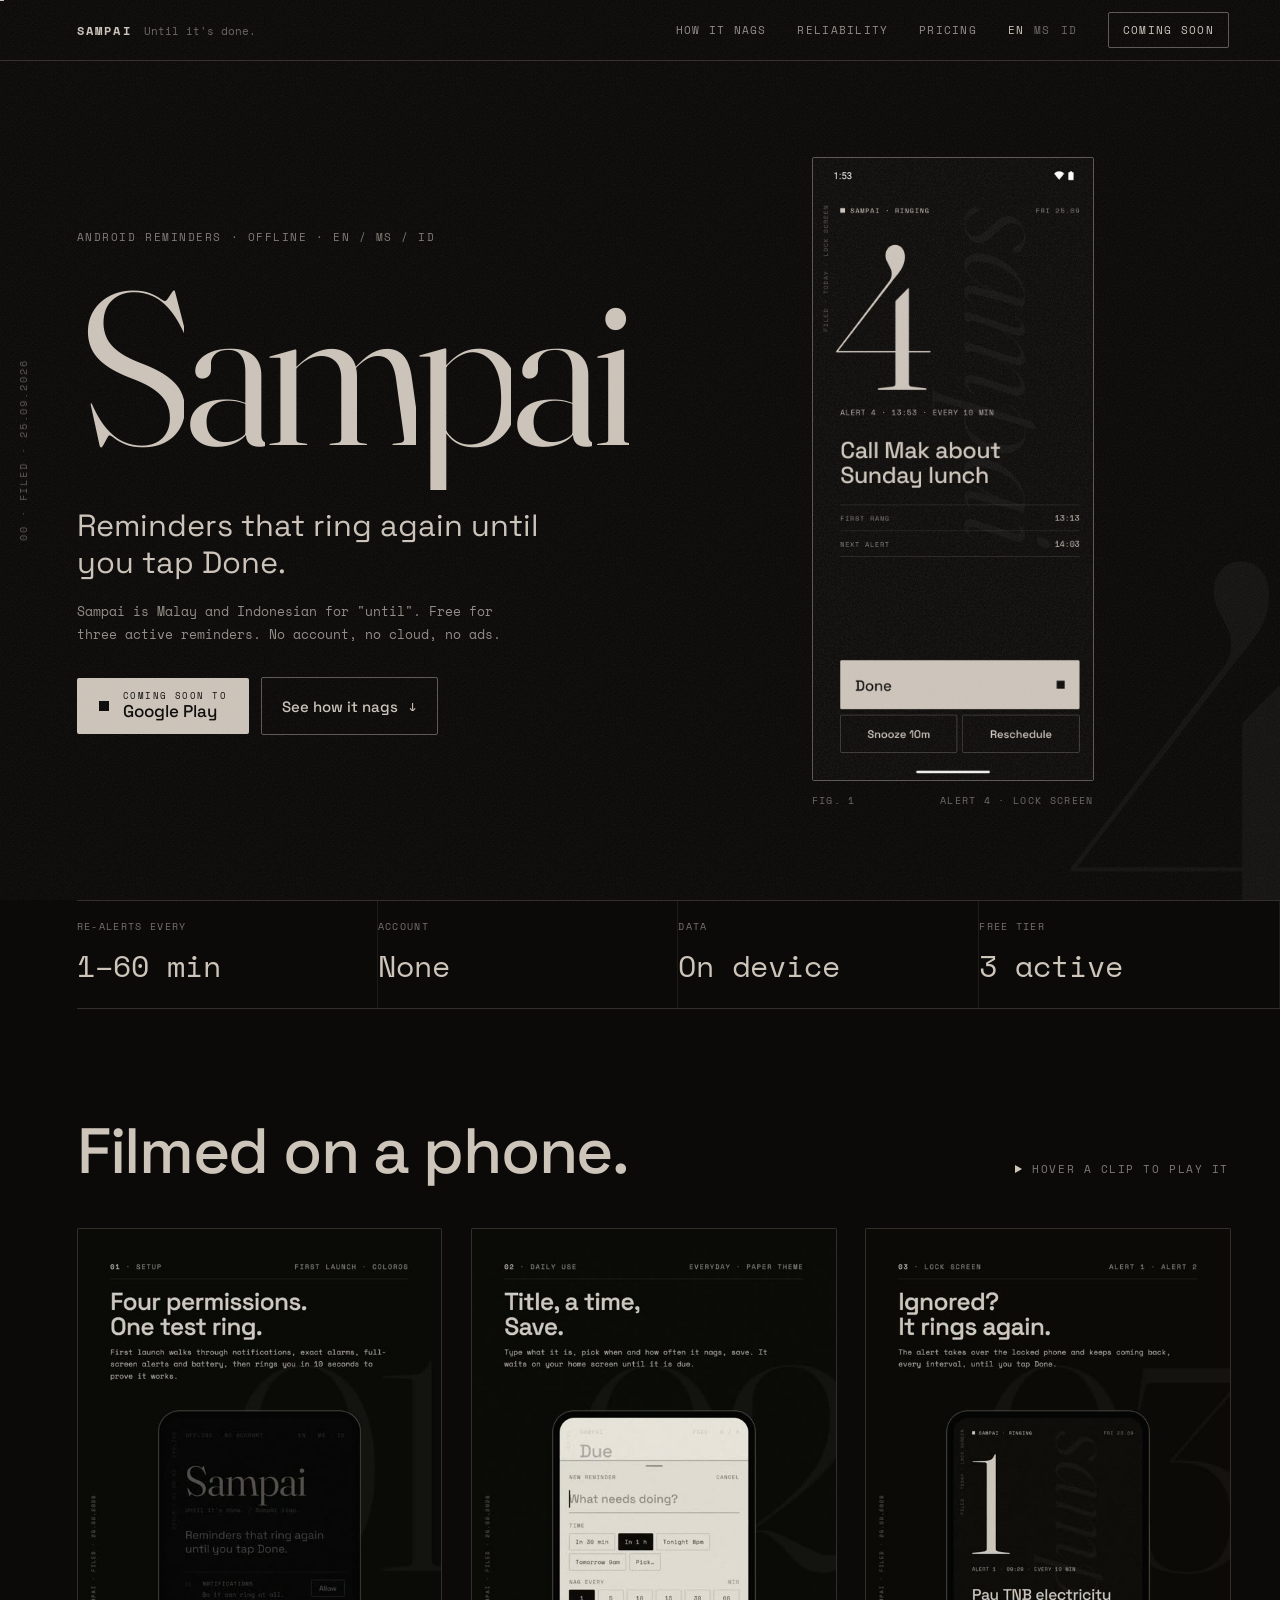
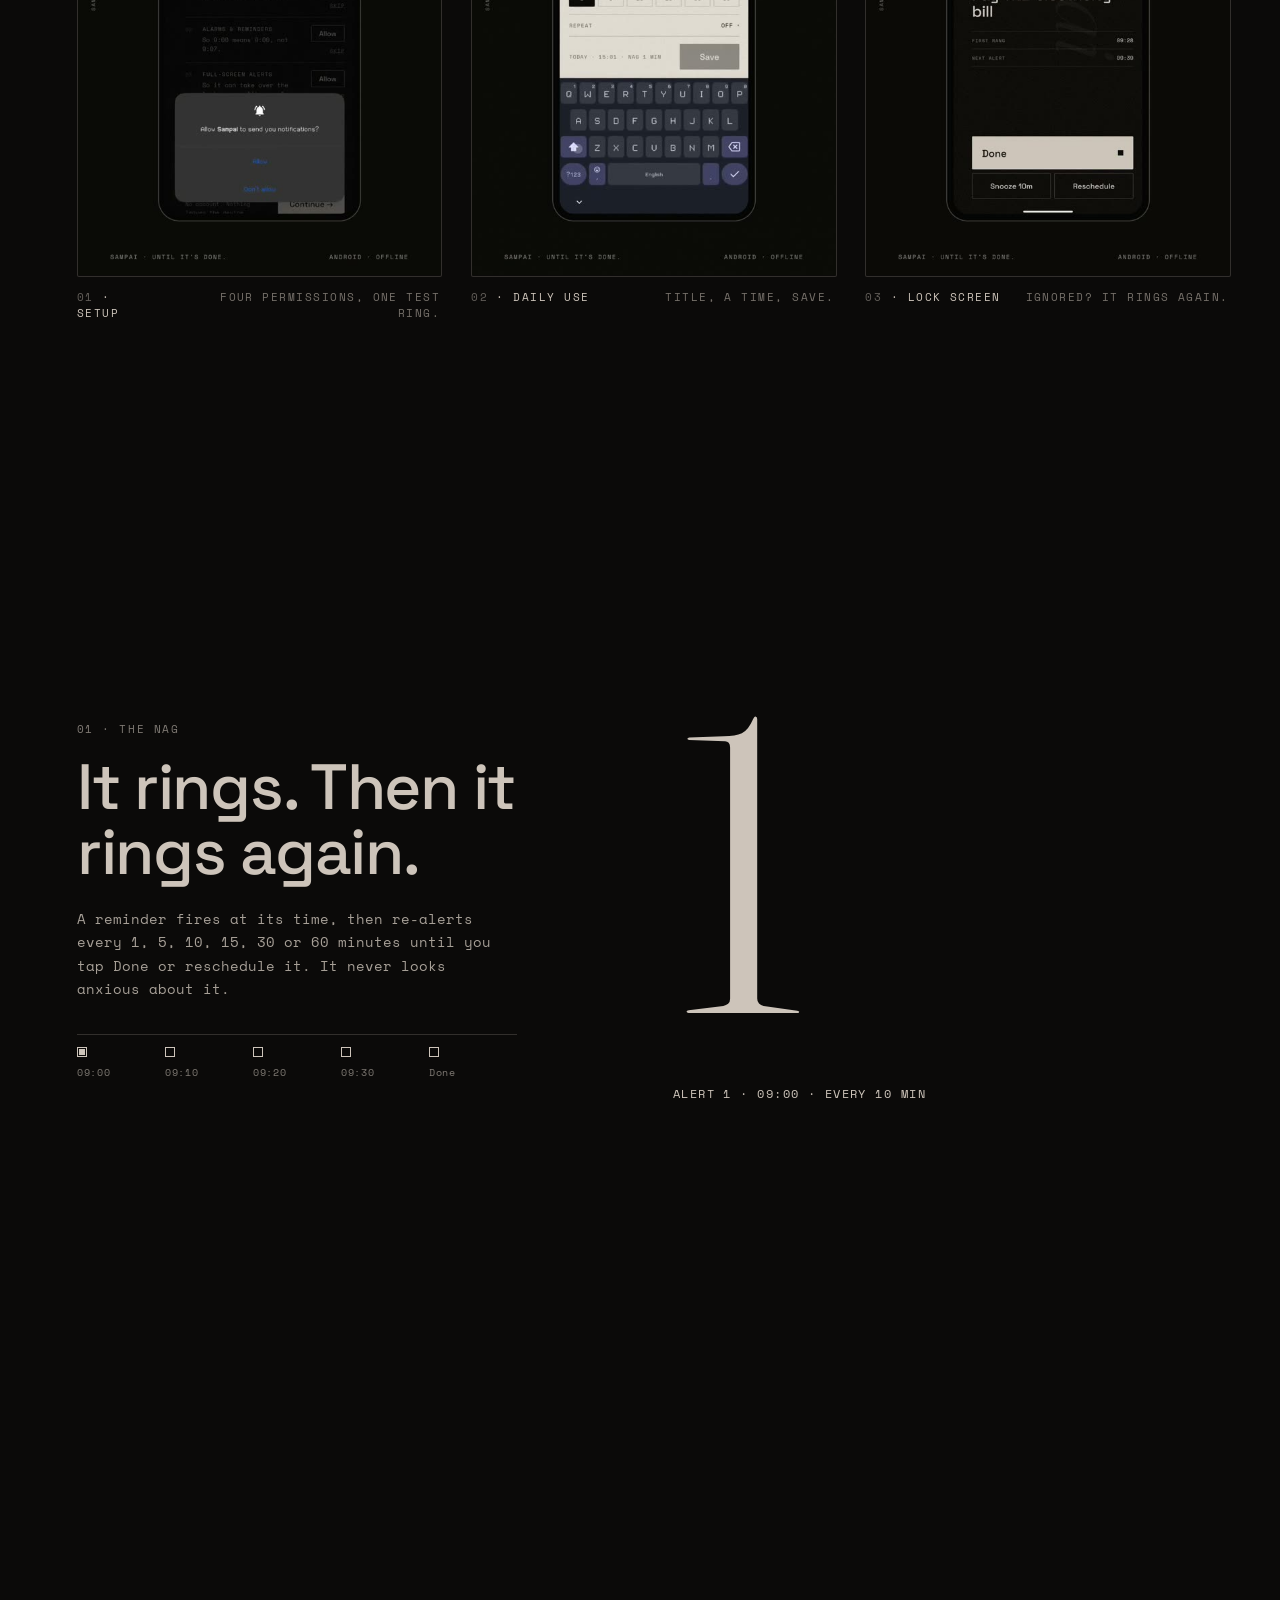
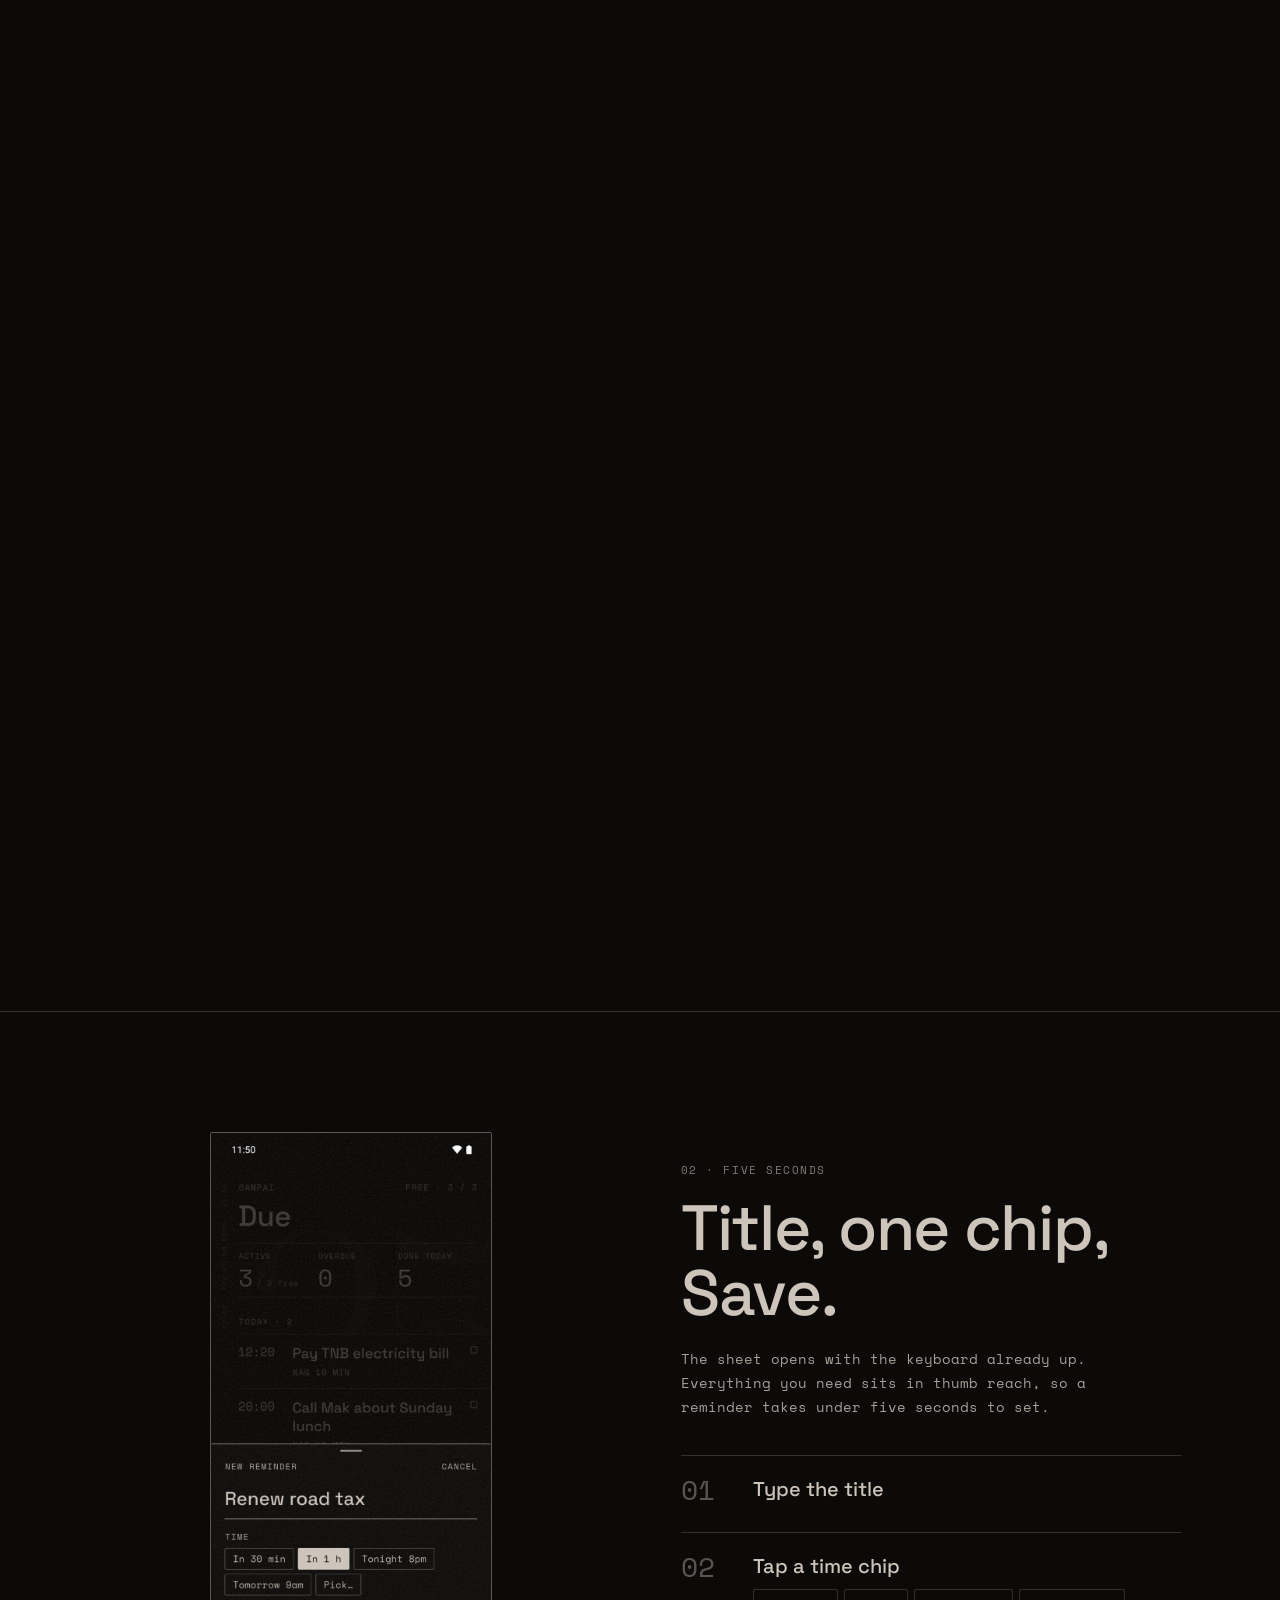
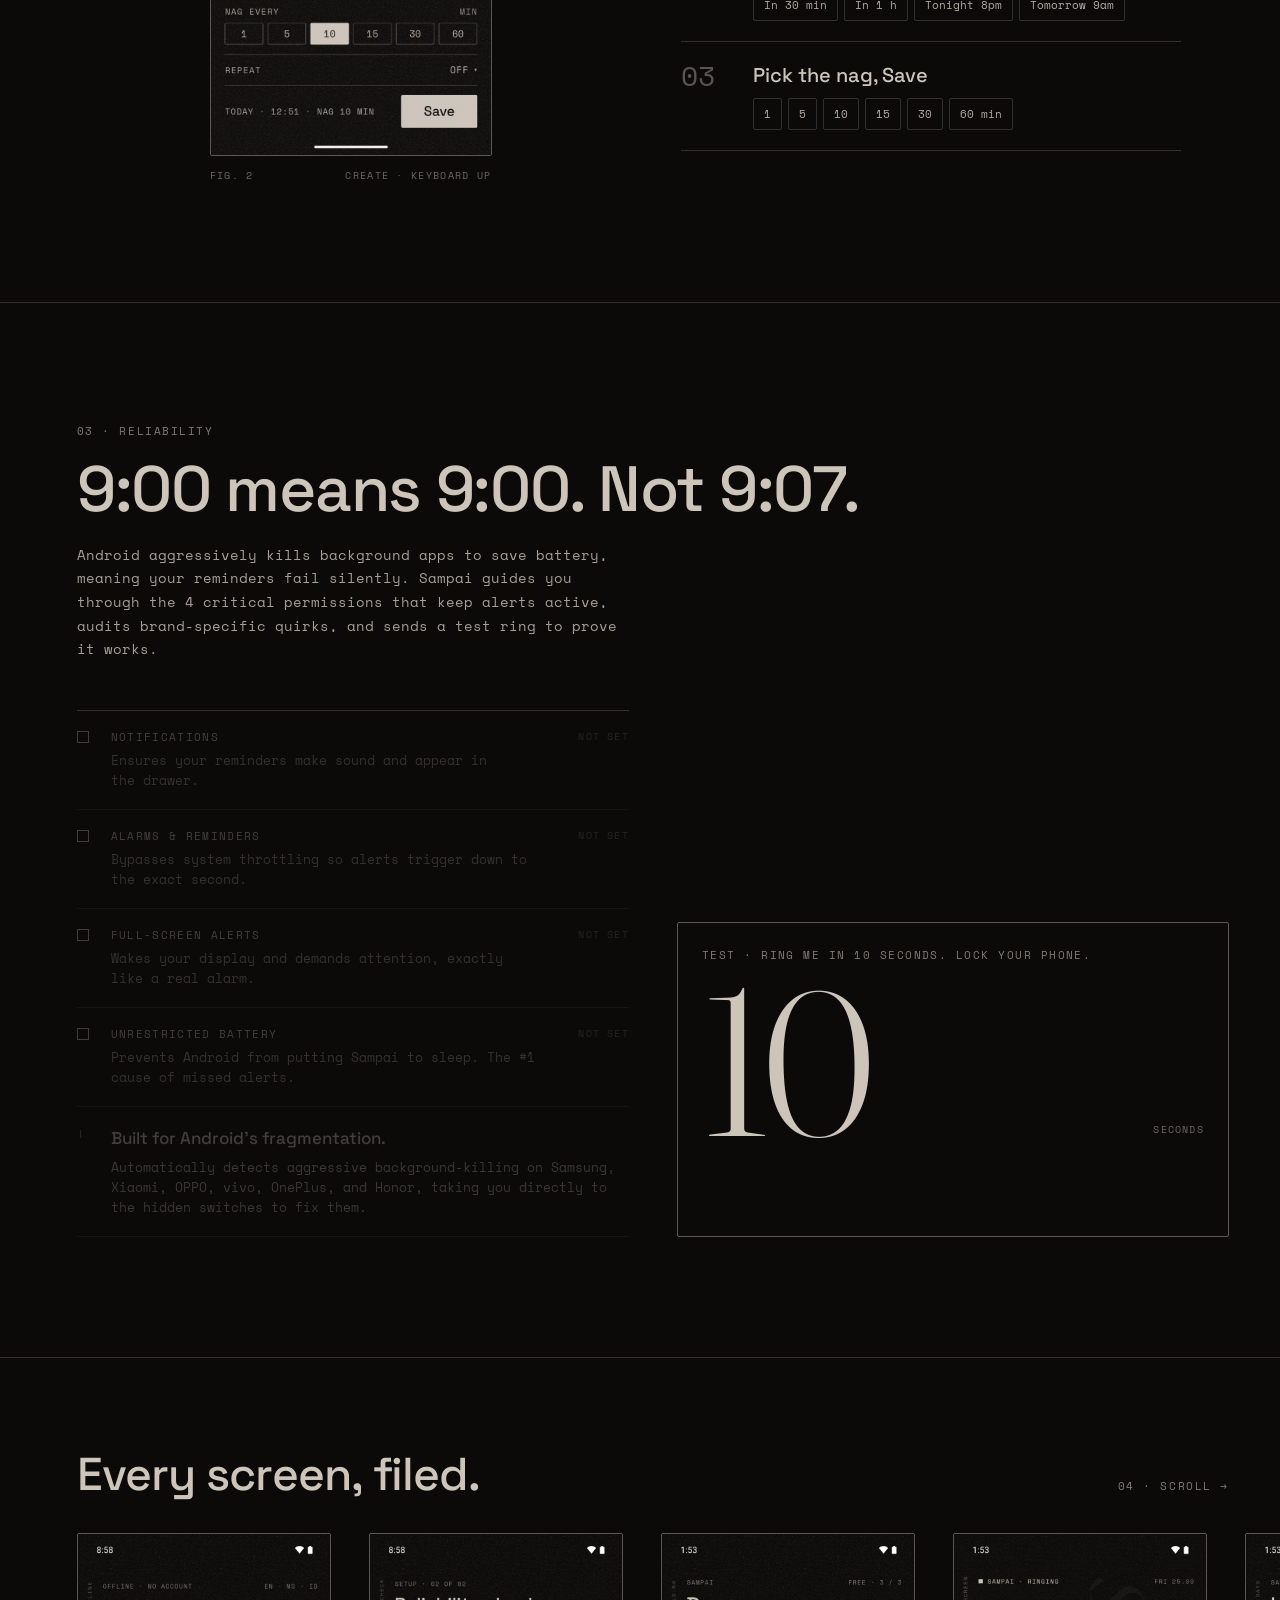
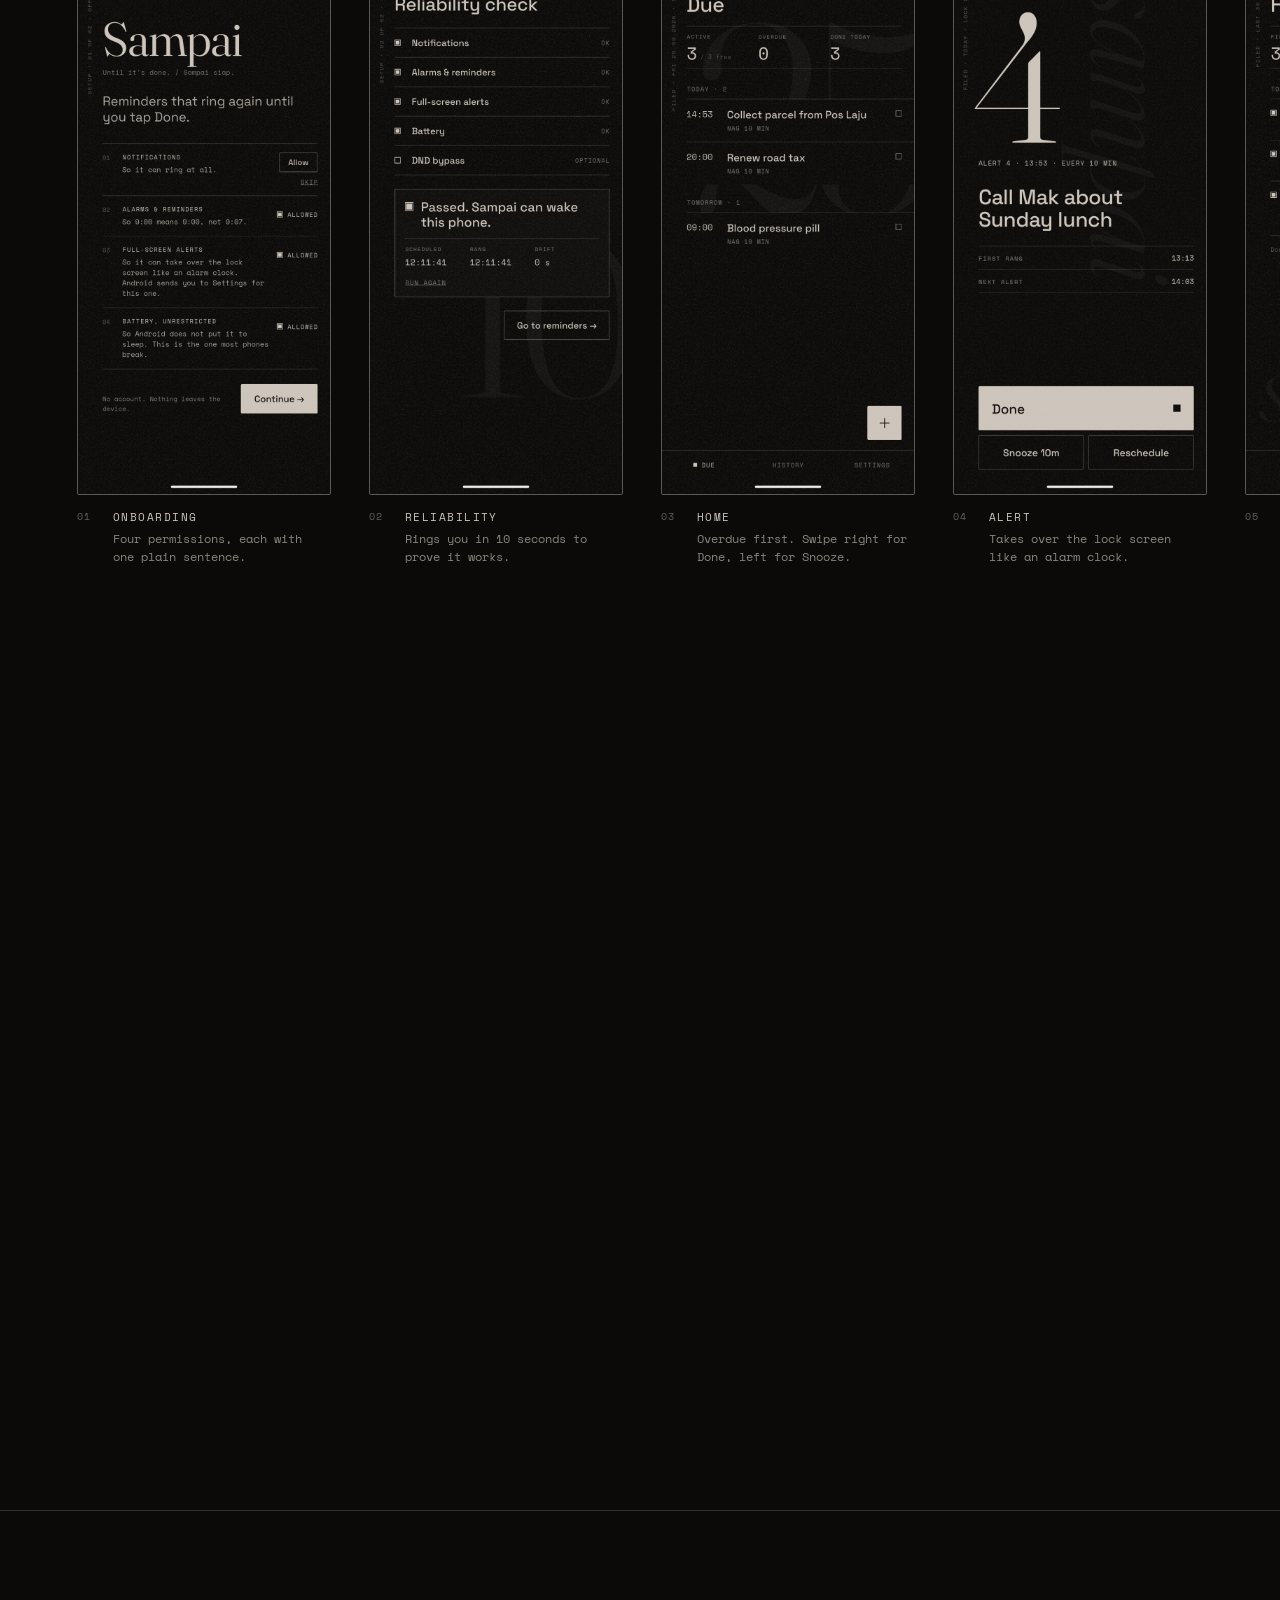
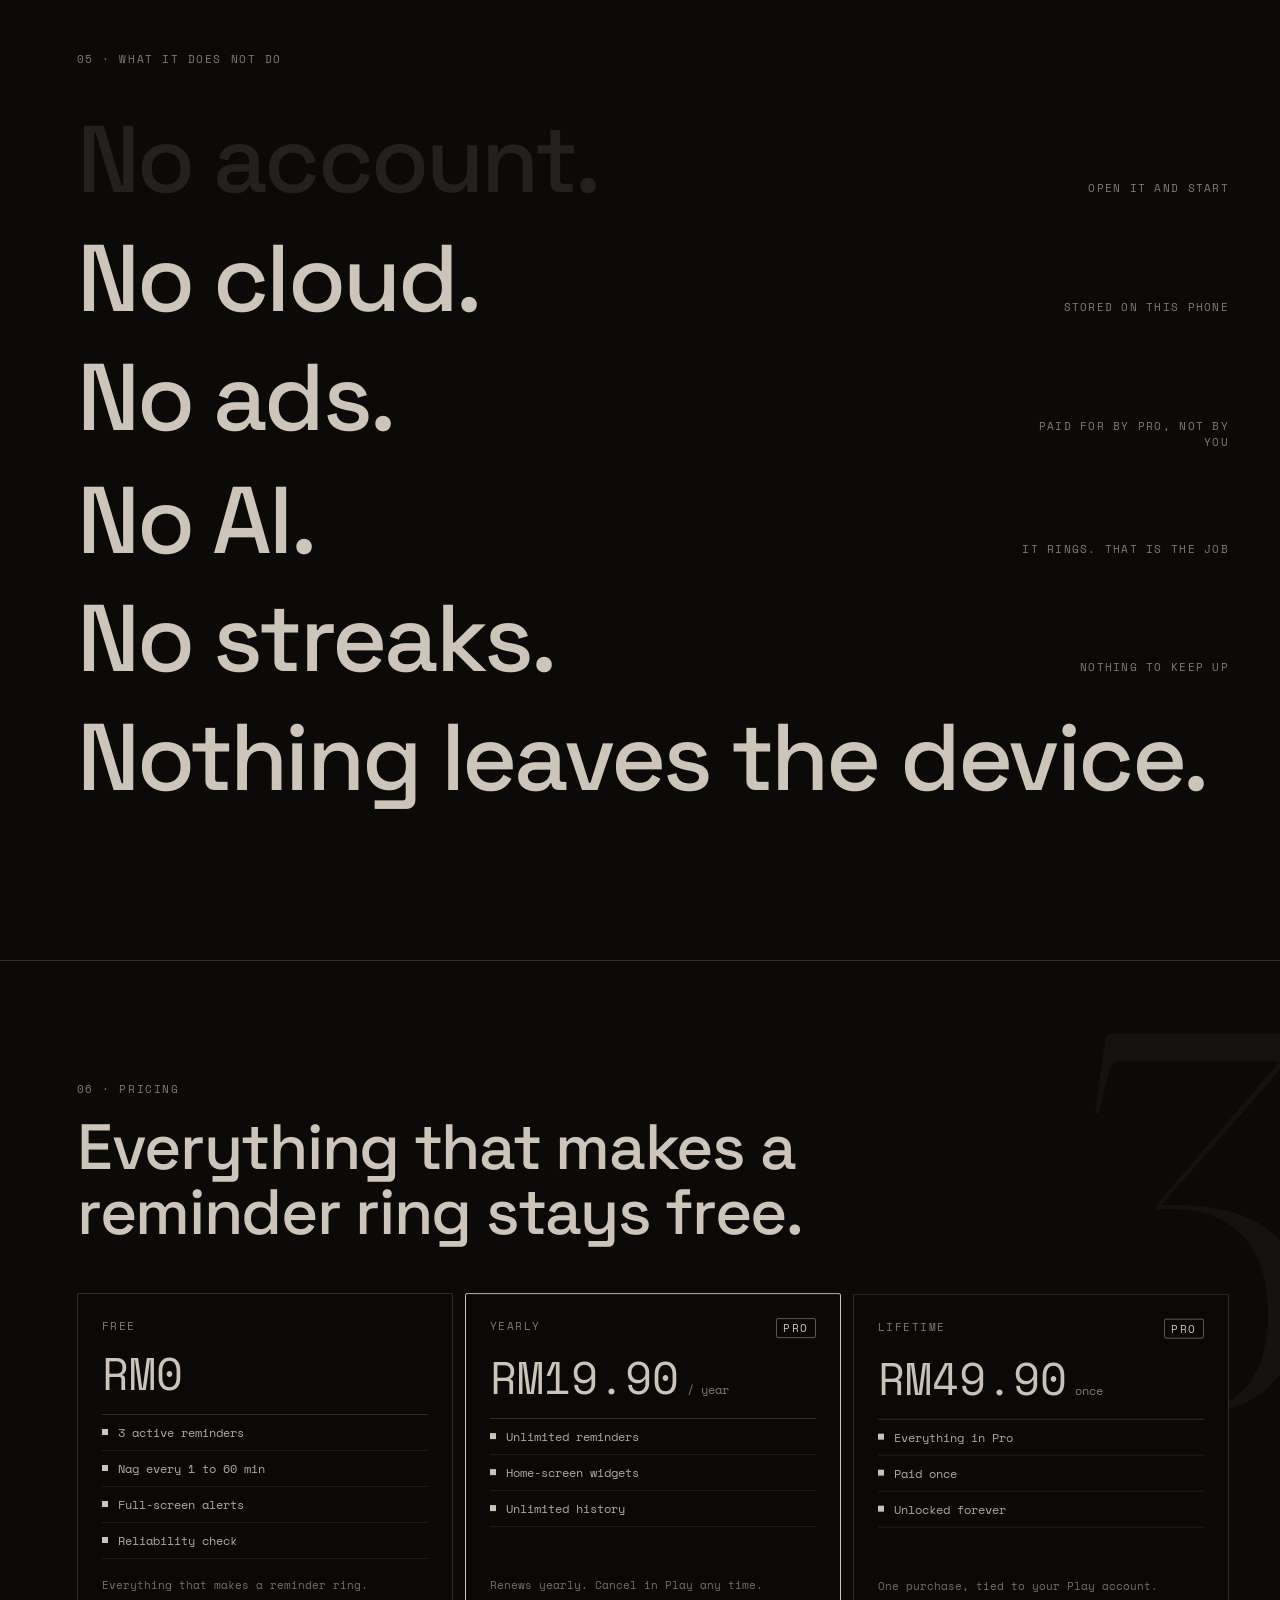
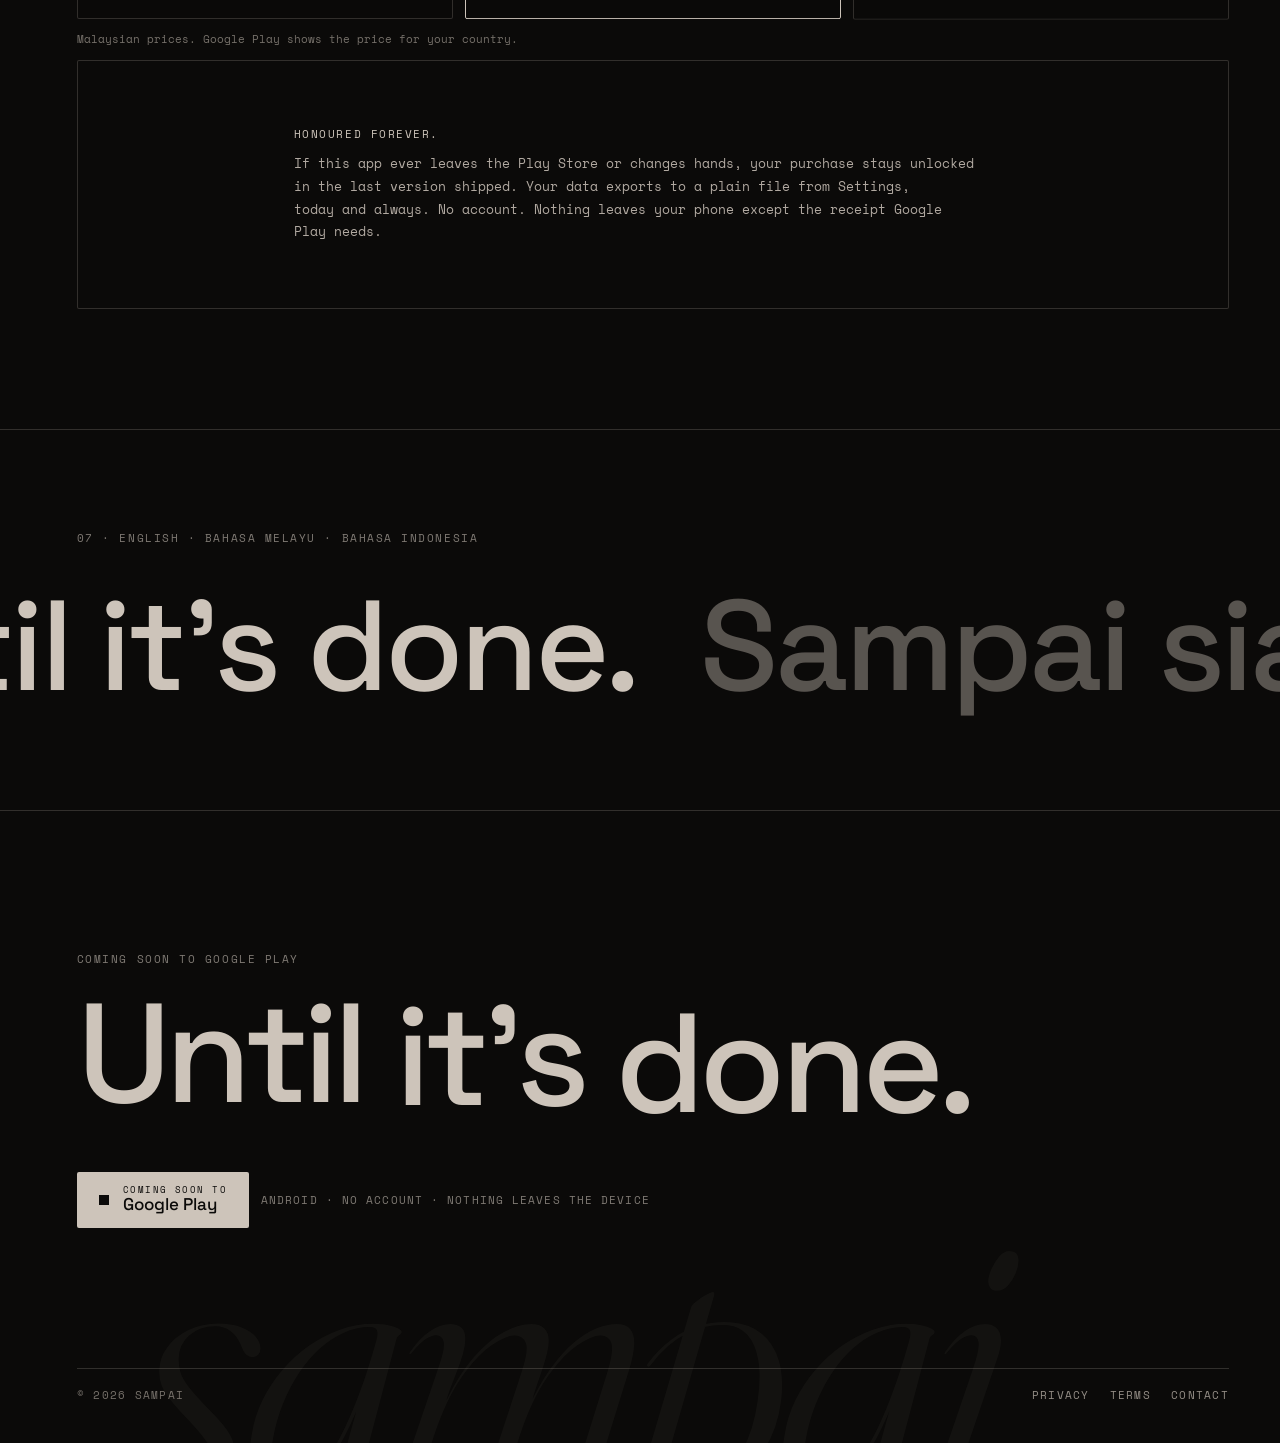
==== commit 0db4c506: "Clips on tablets: tap to play one at a time - Wide touch screens show all three clips, so they play " ====
--- a/index.html
+++ b/index.html
@@ -56,7 +56,7 @@
   footer > div[style*="margin-top:140px"] { margin-top: 80px !important; }
 }
 </style>
-<style>@media (hover: none), (pointer: coarse) { [data-hint] { display: none !important; } } [data-vwrap] video:focus-visible { outline: 1px solid rgb(var(--i)); outline-offset: 3px; }</style>
+<style>[data-hint-tap] { display: none; } @media (hover: none), (pointer: coarse) { [data-hint-hover] { display: none; } [data-hint-tap] { display: inline; } } @media (max-width: 720px) { [data-hint] { display: none !important; } } @media (max-width: 1100px) { [data-clip] figcaption { flex-direction: column; gap: 4px !important; } [data-clip] figcaption > span:last-child { text-align: left !important; } } [data-vwrap] video:focus-visible { outline: 1px solid rgb(var(--i)); outline-offset: 3px; }</style>
 </head>
 <body>
 <div data-root="" style="position:relative;font-family:'Space Mono',monospace;color:rgb(var(--i));background:rgb(var(--p))">
@@ -103,7 +103,7 @@
 <section id="film" data-sec="In motion" style="position:relative;padding:110px clamp(20px,4vw,56px) 110px clamp(48px,6vw,96px)">
 <div style="display:flex;justify-content:space-between;align-items:baseline;gap:20px;flex-wrap:wrap">
 <h2 data-r="" style="margin:0;font-family:'Space Grotesk',sans-serif;font-weight:500;font-size:clamp(36px,5vw,72px);line-height:1.02;letter-spacing:-.02em">Filmed on a phone.</h2>
-<span data-hint="" data-r="" style="display:inline-flex;align-items:center;gap:10px;font-size:11px;letter-spacing:.14em;text-transform:uppercase;color:rgba(var(--i),.6)"><span style="width:0;height:0;border-left:7px solid rgb(var(--i));border-top:4.5px solid transparent;border-bottom:4.5px solid transparent"></span>Hover a clip to play it</span>
+<span data-hint="" data-r="" style="display:inline-flex;align-items:center;gap:10px;font-size:11px;letter-spacing:.14em;text-transform:uppercase;color:rgba(var(--i),.6)"><span style="width:0;height:0;border-left:7px solid rgb(var(--i));border-top:4.5px solid transparent;border-bottom:4.5px solid transparent"></span><span data-hint-hover="">Hover a clip to play it</span><span data-hint-tap="">Tap a clip to play it</span></span>
 </div>
 <div data-clips="" style="display:grid;grid-template-columns:repeat(3,minmax(0,1fr));gap:clamp(16px,2.4vw,36px);margin-top:44px">
 <figure data-clip="" style="margin:0;flex:none;display:flex;flex-direction:column;gap:12px">
@@ -335,7 +335,19 @@
     });
     return;
   }
-  // Touch: the swipe row keeps only the clip in view on screen, so play that one.
+  // Wide touch screens (tablets) show all three side by side: tap to play one.
+  if (matchMedia('(min-width: 721px)').matches) {
+    vids.forEach(v => {
+      v.preload = 'metadata';
+      v.addEventListener('click', () => {
+        if (!v.paused) { v.pause(); return; }
+        vids.forEach(o => o !== v && o.pause());
+        v.preload = 'auto'; v.play().catch(() => { v.controls = true; });
+      });
+    });
+    return;
+  }
+  // Phones: the swipe row shows one clip at a time, so play the one in view.
   const io = new IntersectionObserver(es => es.forEach(e => {
     const v = e.target;
     if (e.isIntersecting) { v.preload = 'auto'; v.play().catch(() => { v.controls = true; }); } else v.pause();
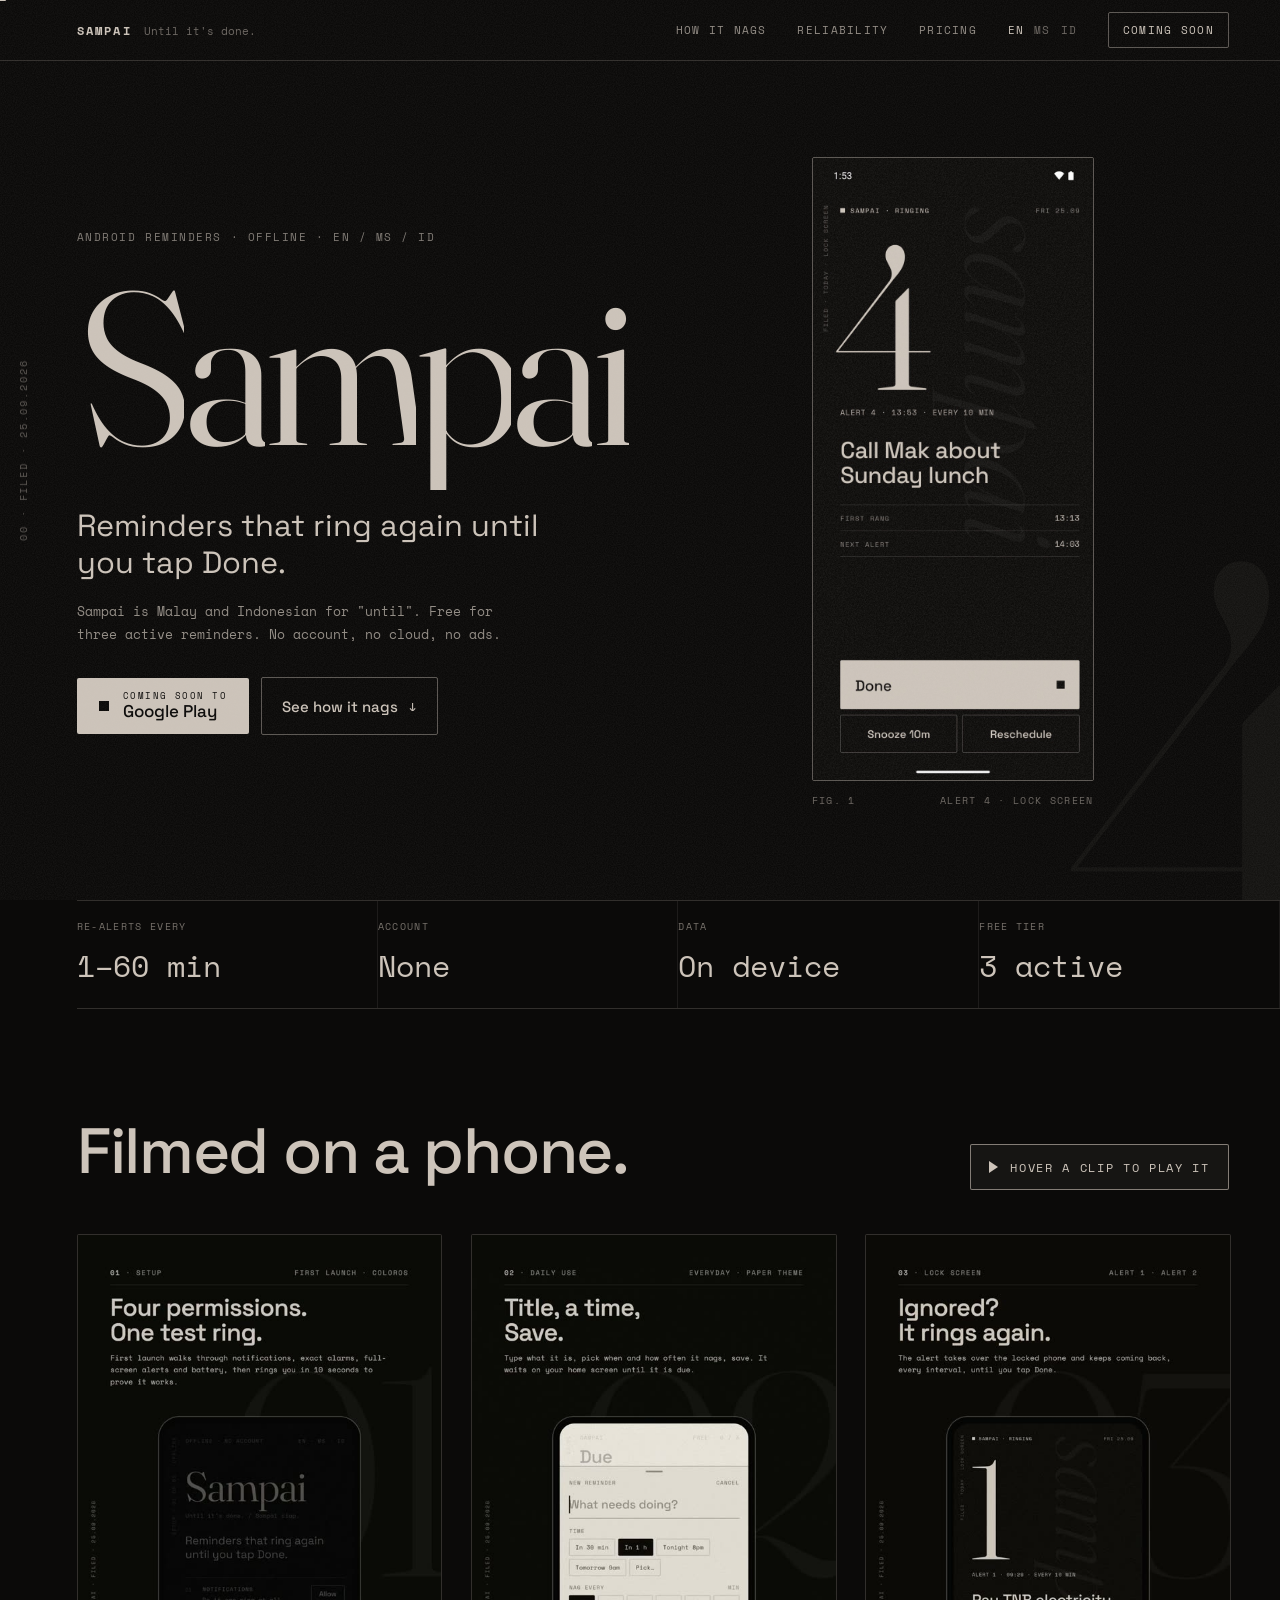
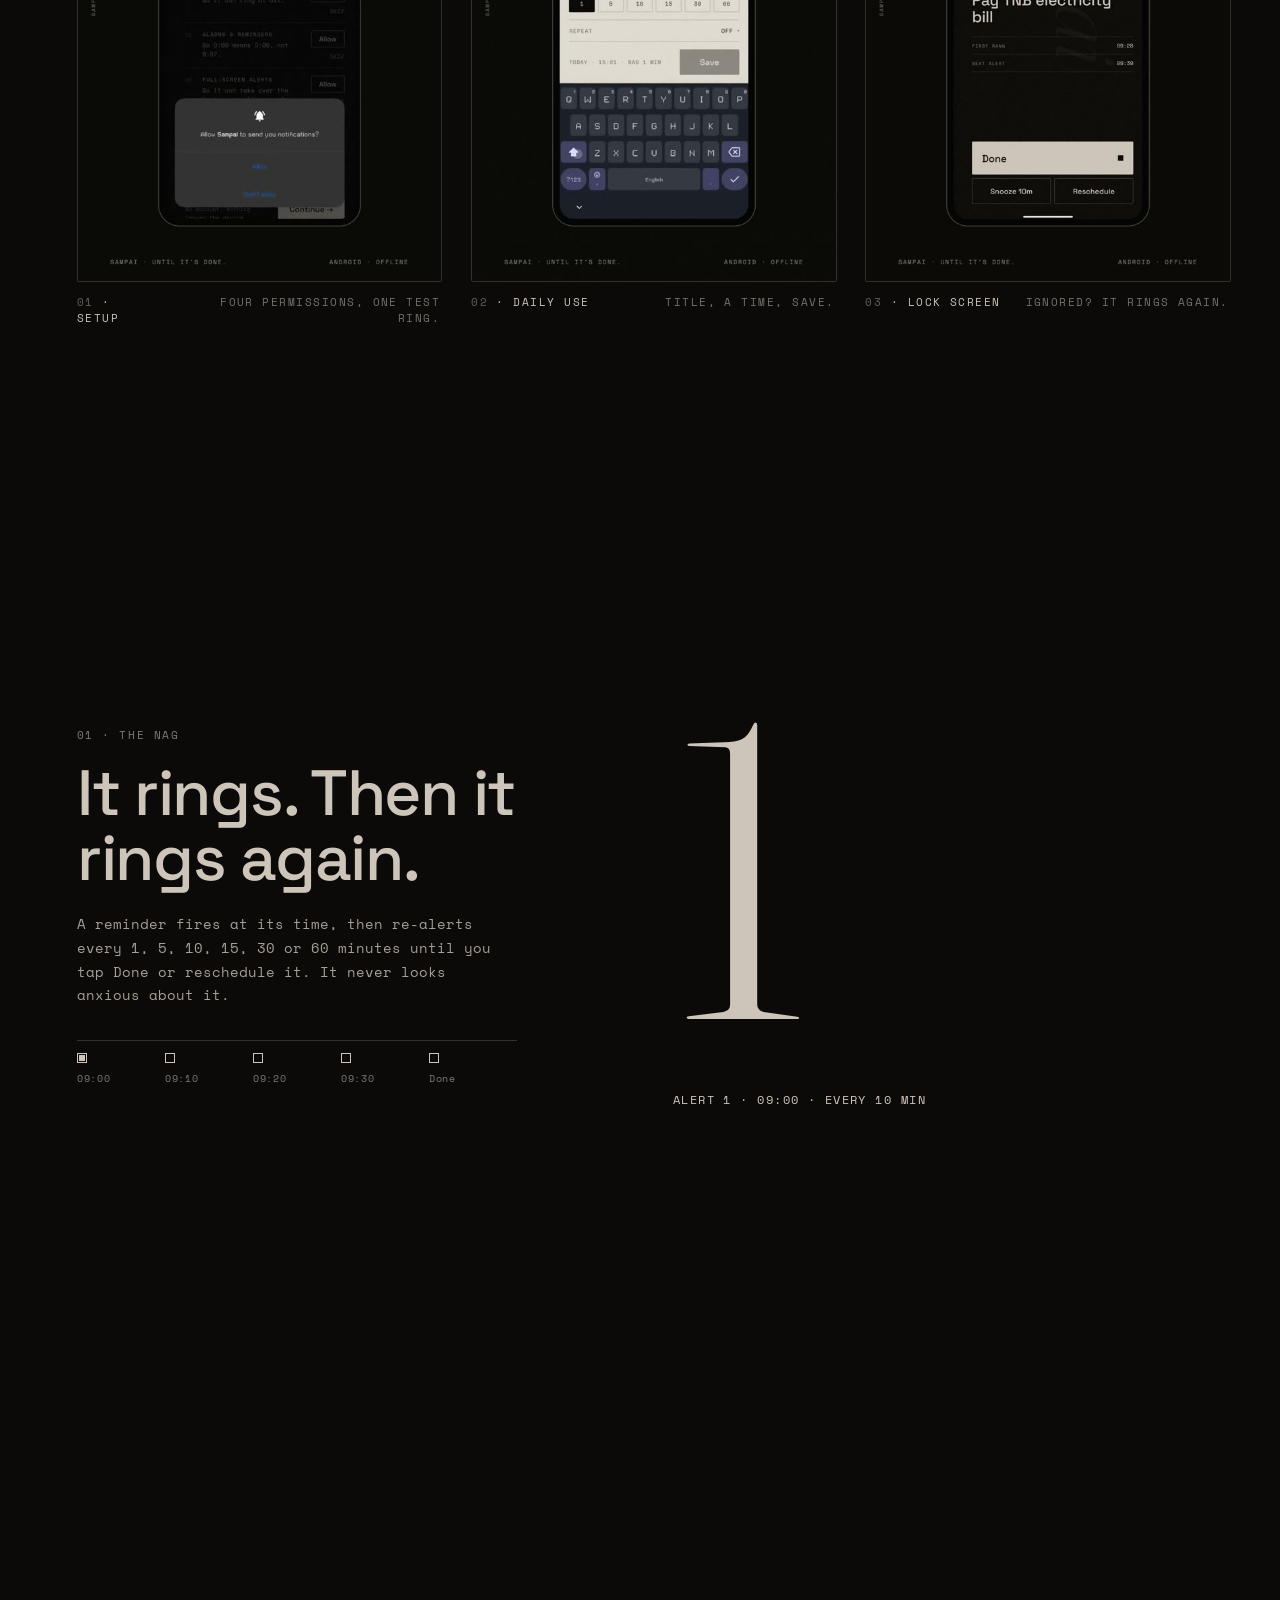
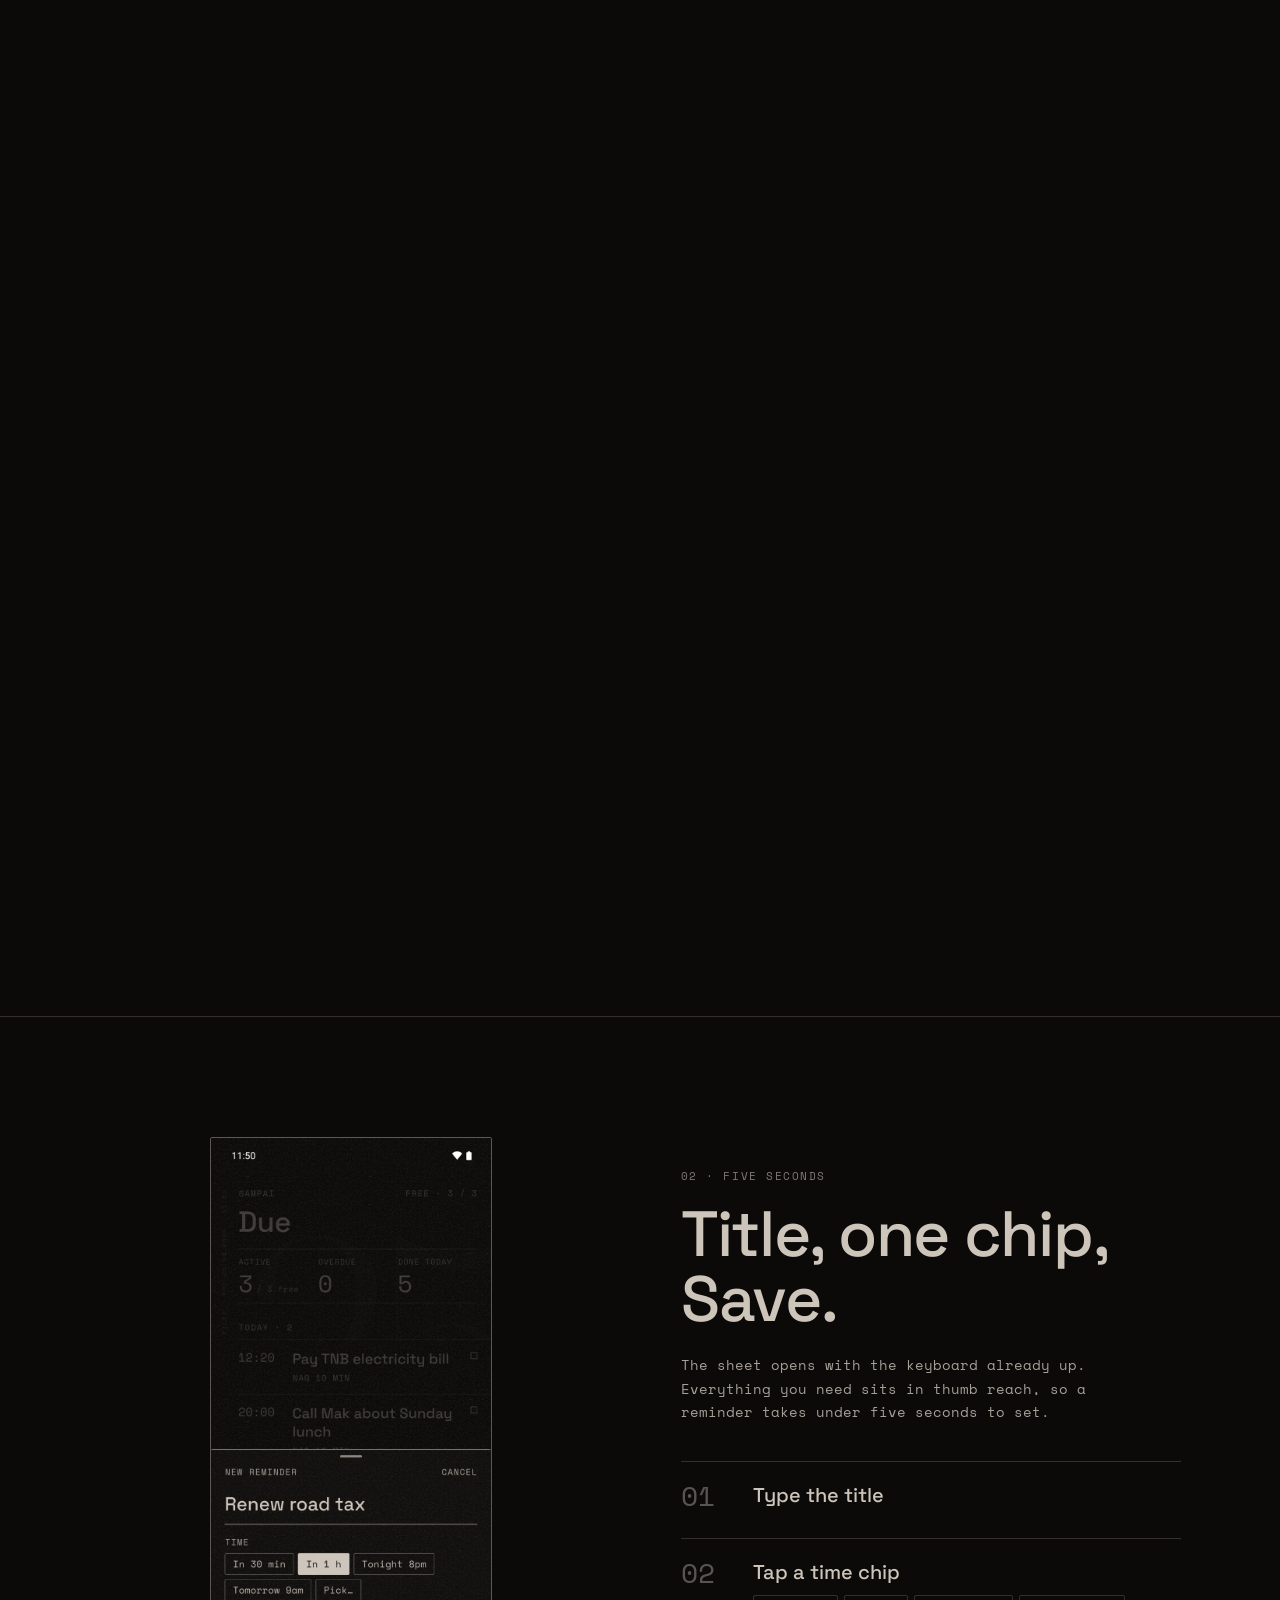
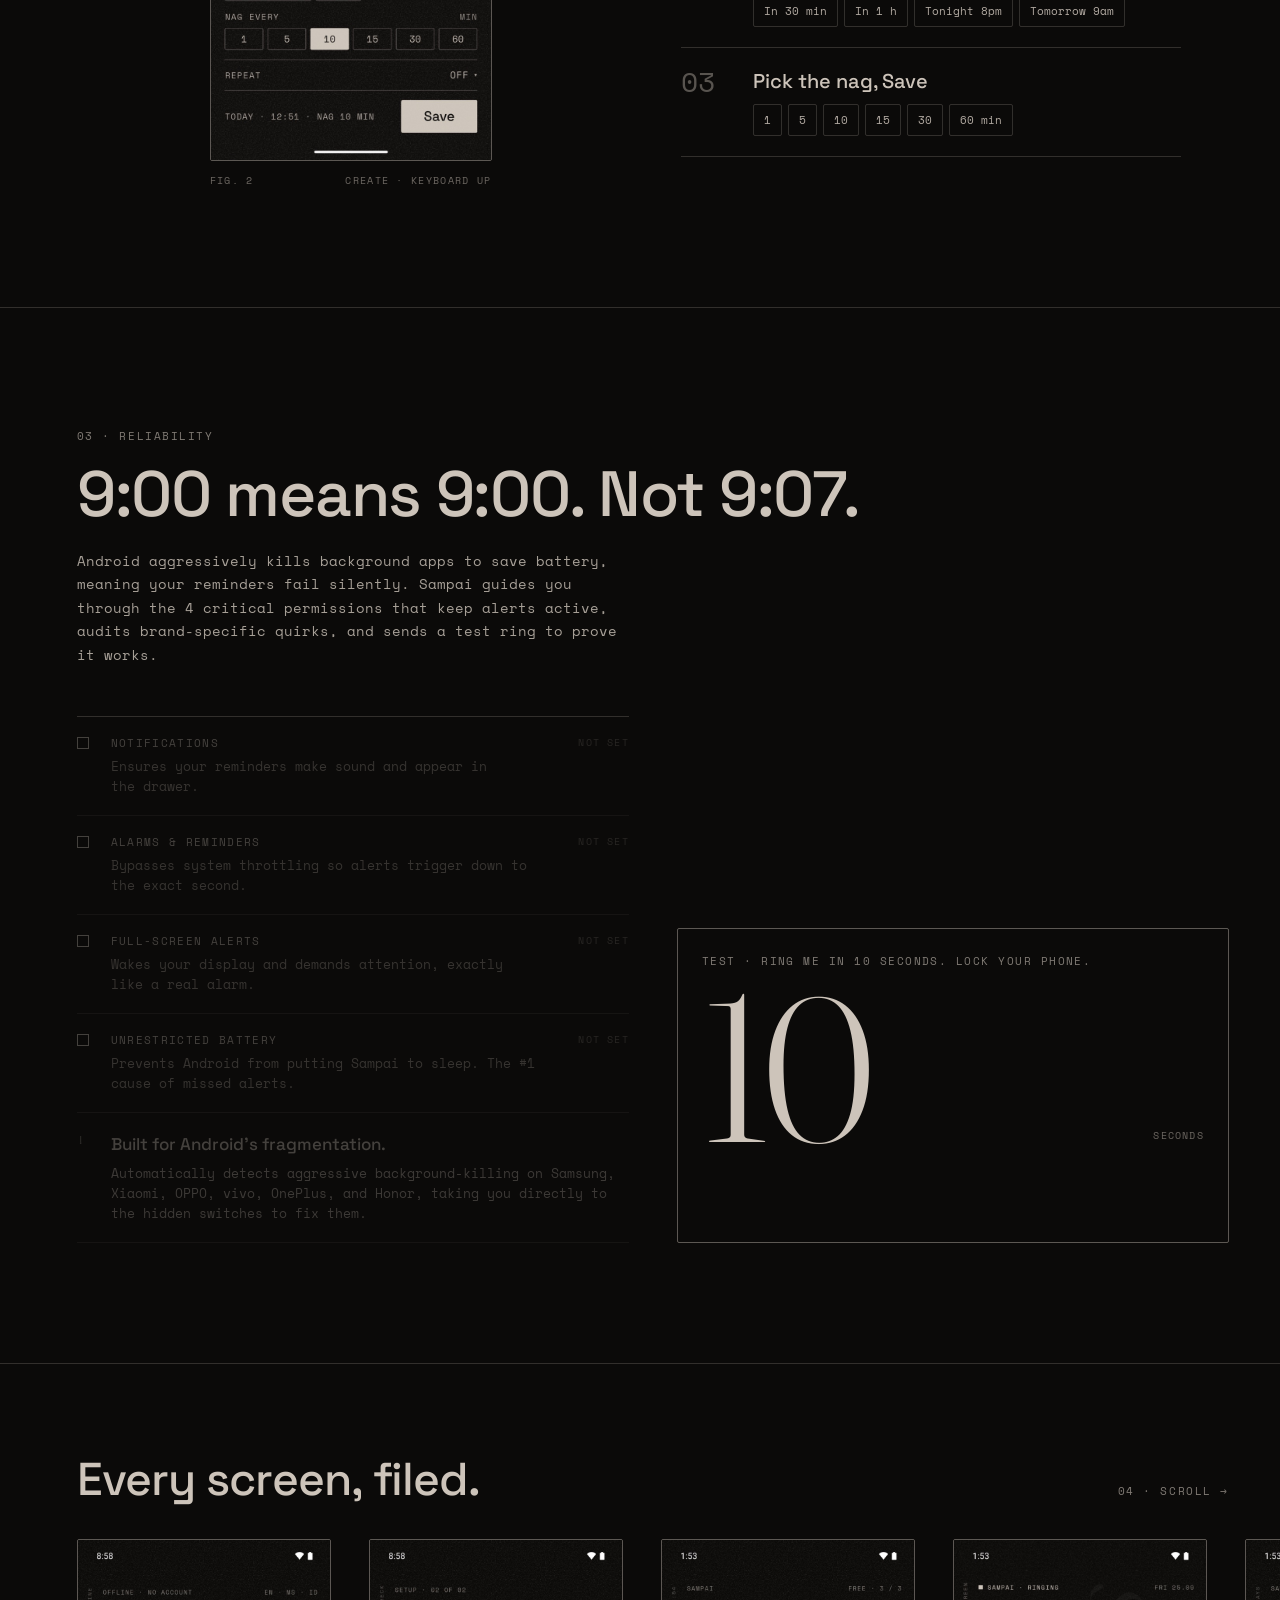
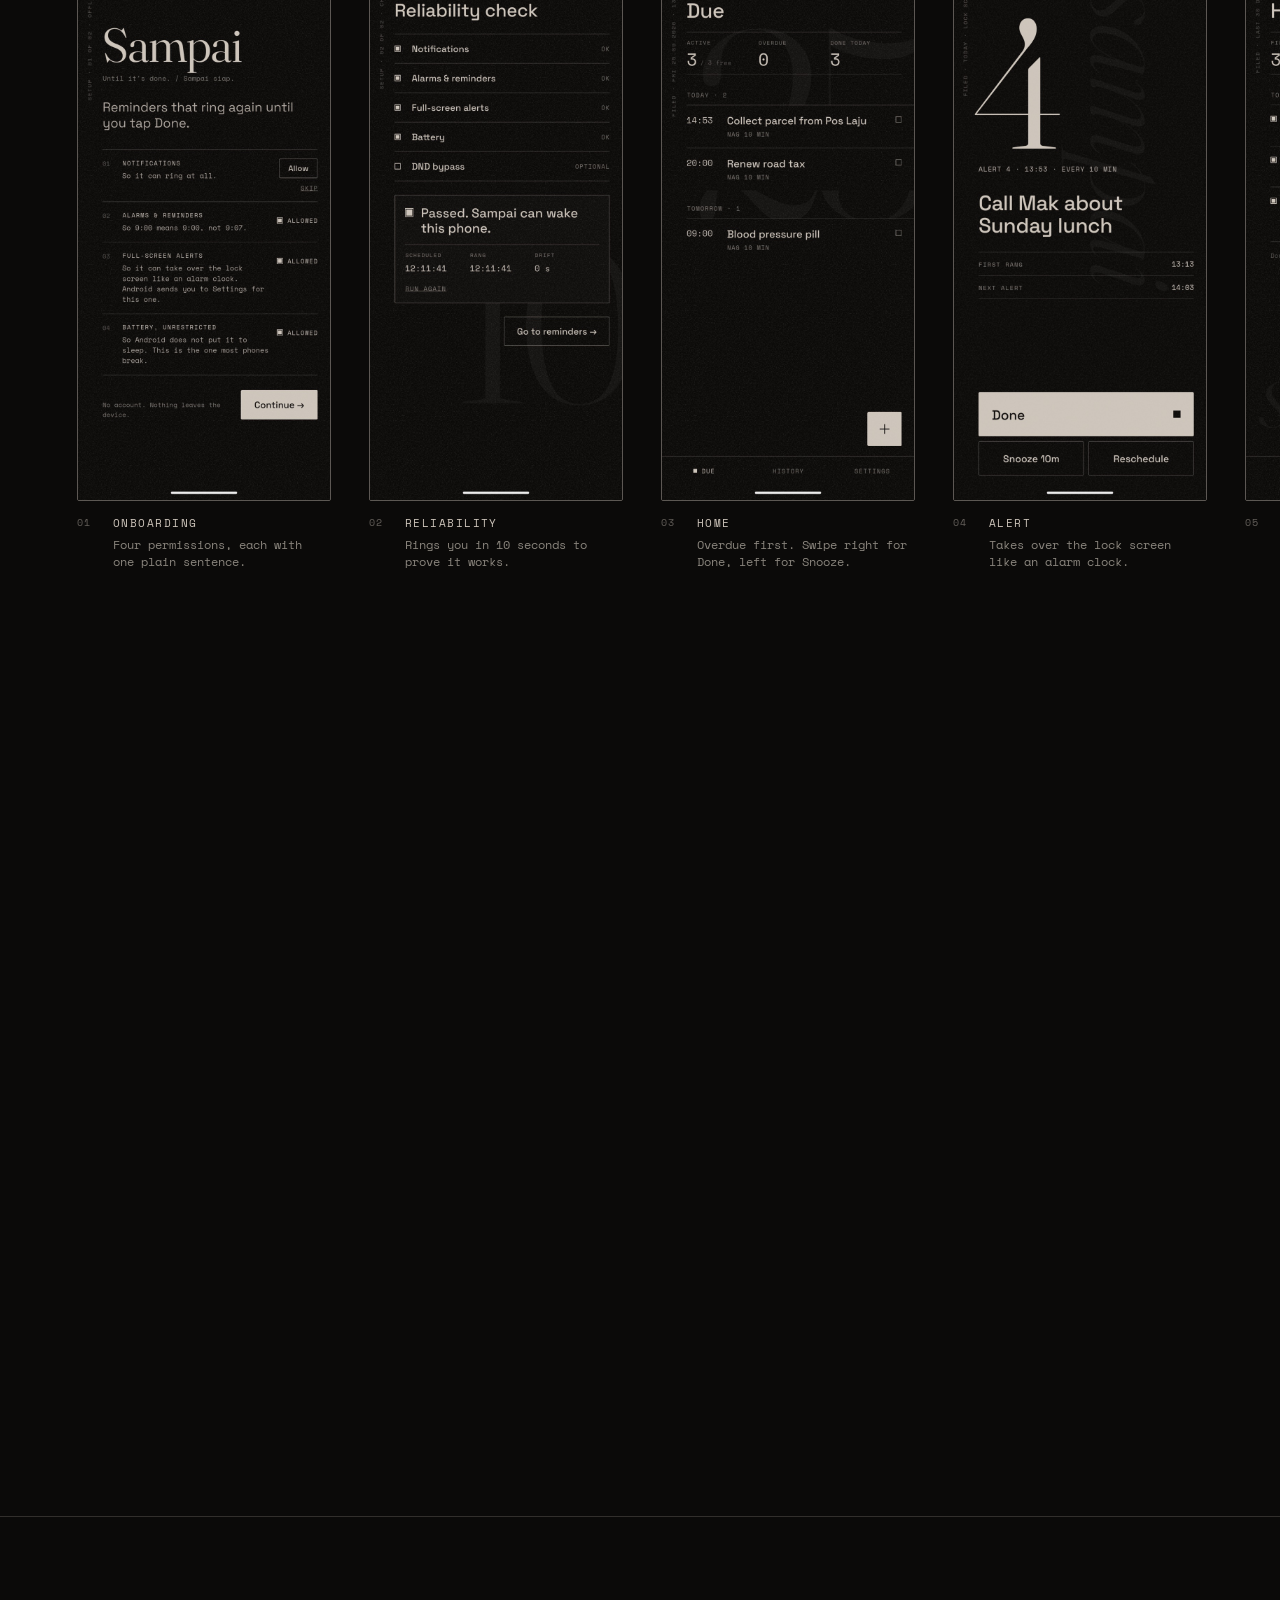
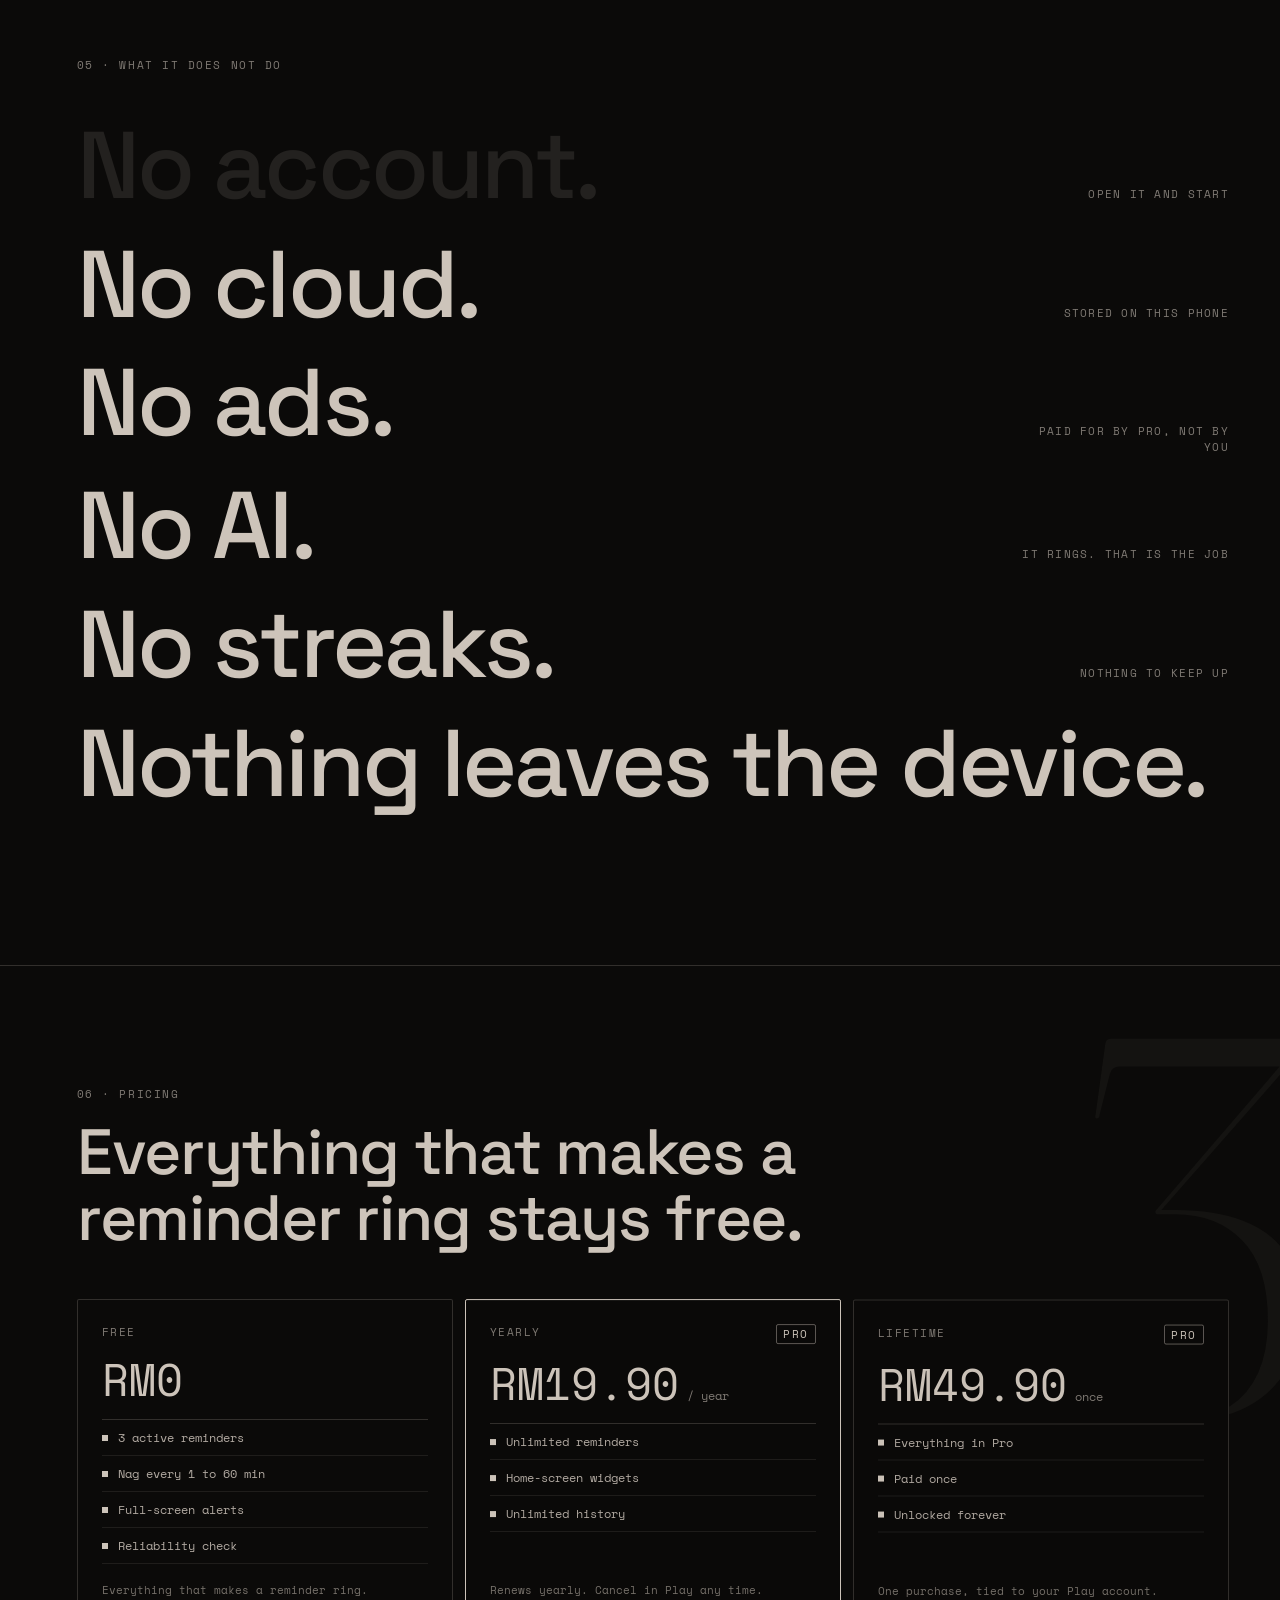
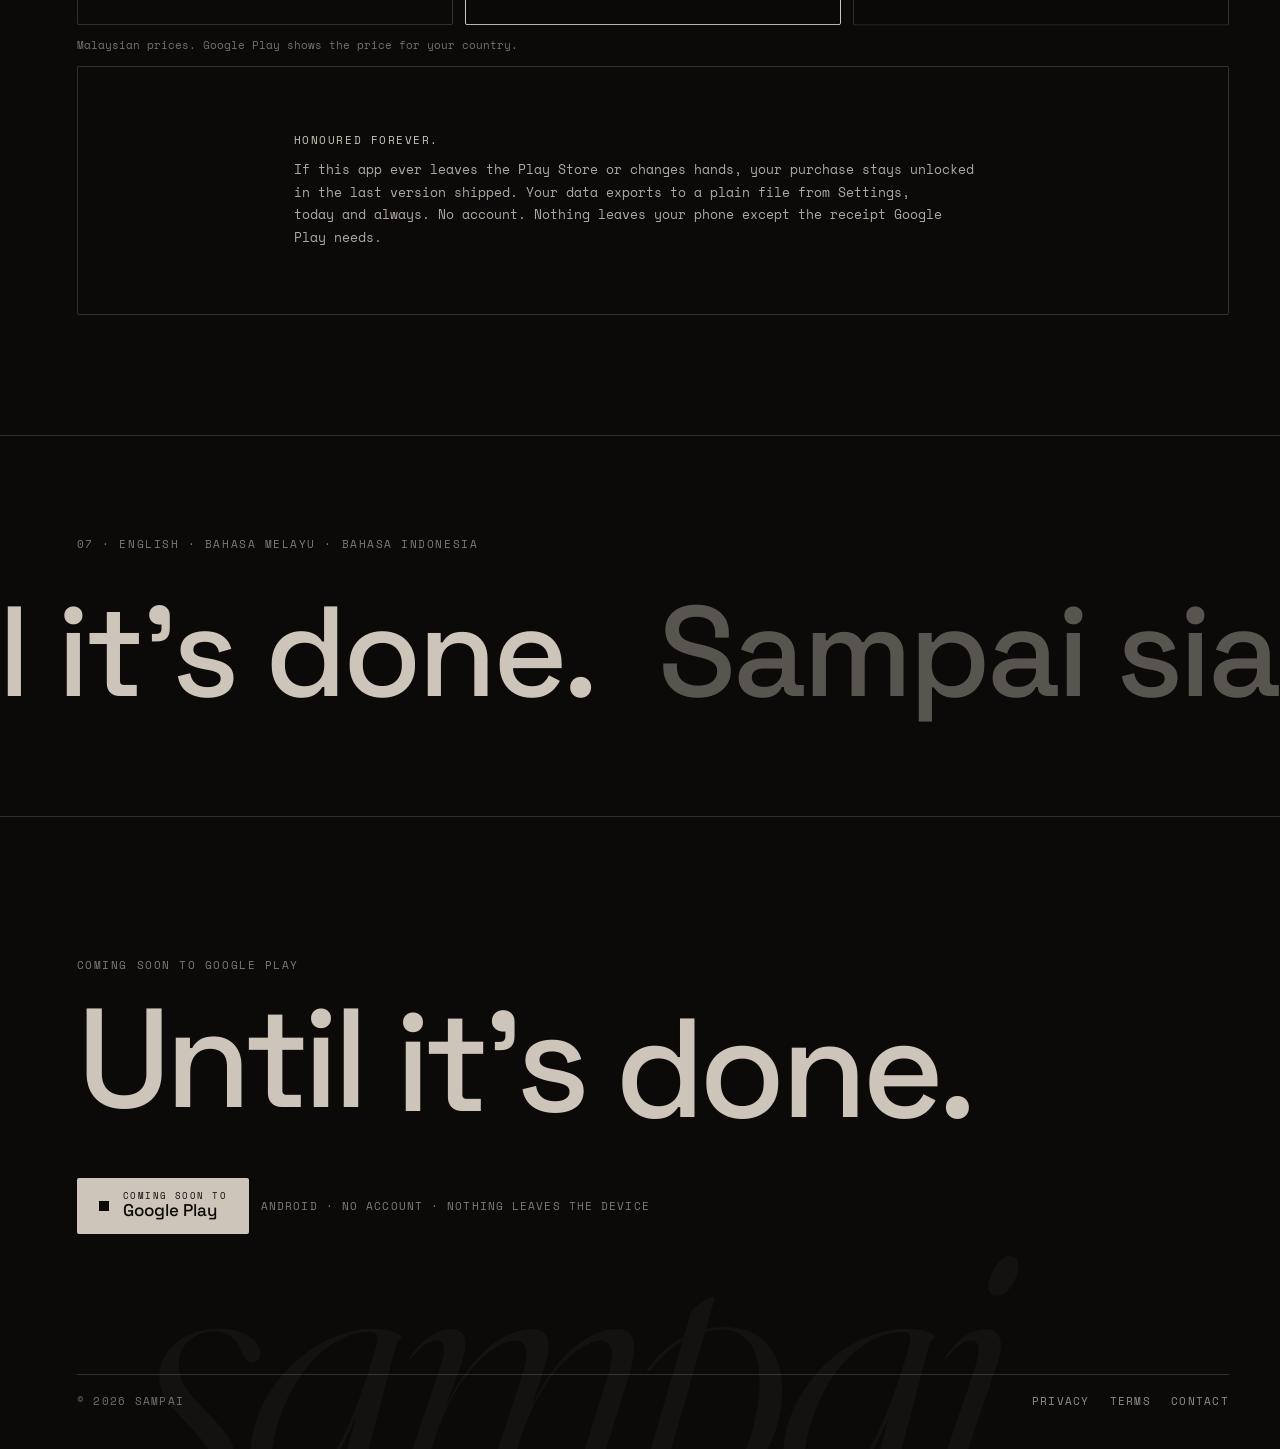
==== commit f20c3a50: "Clips: make the play hint a visible chip with a pulsing arrow Co-Authored-By: Claude Opus 5.5 <norep" ====
--- a/index.html
+++ b/index.html
@@ -56,7 +56,7 @@
   footer > div[style*="margin-top:140px"] { margin-top: 80px !important; }
 }
 </style>
-<style>[data-hint-tap] { display: none; } @media (hover: none), (pointer: coarse) { [data-hint-hover] { display: none; } [data-hint-tap] { display: inline; } } @media (max-width: 720px) { [data-hint] { display: none !important; } } @media (max-width: 1100px) { [data-clip] figcaption { flex-direction: column; gap: 4px !important; } [data-clip] figcaption > span:last-child { text-align: left !important; } } [data-vwrap] video:focus-visible { outline: 1px solid rgb(var(--i)); outline-offset: 3px; }</style>
+<style>[data-hint-tap] { display: none; } @keyframes hintpulse { 0%,100% { opacity: 1; transform: translateX(0); } 50% { opacity: .35; transform: translateX(3px); } } [data-pulse] { animation: hintpulse 1.6s ease-in-out infinite; } @media (prefers-reduced-motion: reduce) { [data-pulse] { animation: none; } } @media (hover: none), (pointer: coarse) { [data-hint-hover] { display: none; } [data-hint-tap] { display: inline; } } @media (max-width: 720px) { [data-hint] { display: none !important; } } @media (max-width: 1100px) { [data-clip] figcaption { flex-direction: column; gap: 4px !important; } [data-clip] figcaption > span:last-child { text-align: left !important; } } [data-vwrap] video:focus-visible { outline: 1px solid rgb(var(--i)); outline-offset: 3px; }</style>
 </head>
 <body>
 <div data-root="" style="position:relative;font-family:'Space Mono',monospace;color:rgb(var(--i));background:rgb(var(--p))">
@@ -103,7 +103,7 @@
 <section id="film" data-sec="In motion" style="position:relative;padding:110px clamp(20px,4vw,56px) 110px clamp(48px,6vw,96px)">
 <div style="display:flex;justify-content:space-between;align-items:baseline;gap:20px;flex-wrap:wrap">
 <h2 data-r="" style="margin:0;font-family:'Space Grotesk',sans-serif;font-weight:500;font-size:clamp(36px,5vw,72px);line-height:1.02;letter-spacing:-.02em">Filmed on a phone.</h2>
-<span data-hint="" data-r="" style="display:inline-flex;align-items:center;gap:10px;font-size:11px;letter-spacing:.14em;text-transform:uppercase;color:rgba(var(--i),.6)"><span style="width:0;height:0;border-left:7px solid rgb(var(--i));border-top:4.5px solid transparent;border-bottom:4.5px solid transparent"></span><span data-hint-hover="">Hover a clip to play it</span><span data-hint-tap="">Tap a clip to play it</span></span>
+<span data-hint="" data-r="" style="display:inline-flex;align-items:center;gap:12px;height:44px;padding:0 18px;border:1px solid rgba(var(--i),.6);border-radius:2px;font-size:12px;letter-spacing:.14em;text-transform:uppercase;color:rgb(var(--i));background:rgba(var(--i),.06)"><span data-pulse="" style="width:0;height:0;border-left:9px solid rgb(var(--i));border-top:6px solid transparent;border-bottom:6px solid transparent"></span><span data-hint-hover="">Hover a clip to play it</span><span data-hint-tap="">Tap a clip to play it</span></span>
 </div>
 <div data-clips="" style="display:grid;grid-template-columns:repeat(3,minmax(0,1fr));gap:clamp(16px,2.4vw,36px);margin-top:44px">
 <figure data-clip="" style="margin:0;flex:none;display:flex;flex-direction:column;gap:12px">
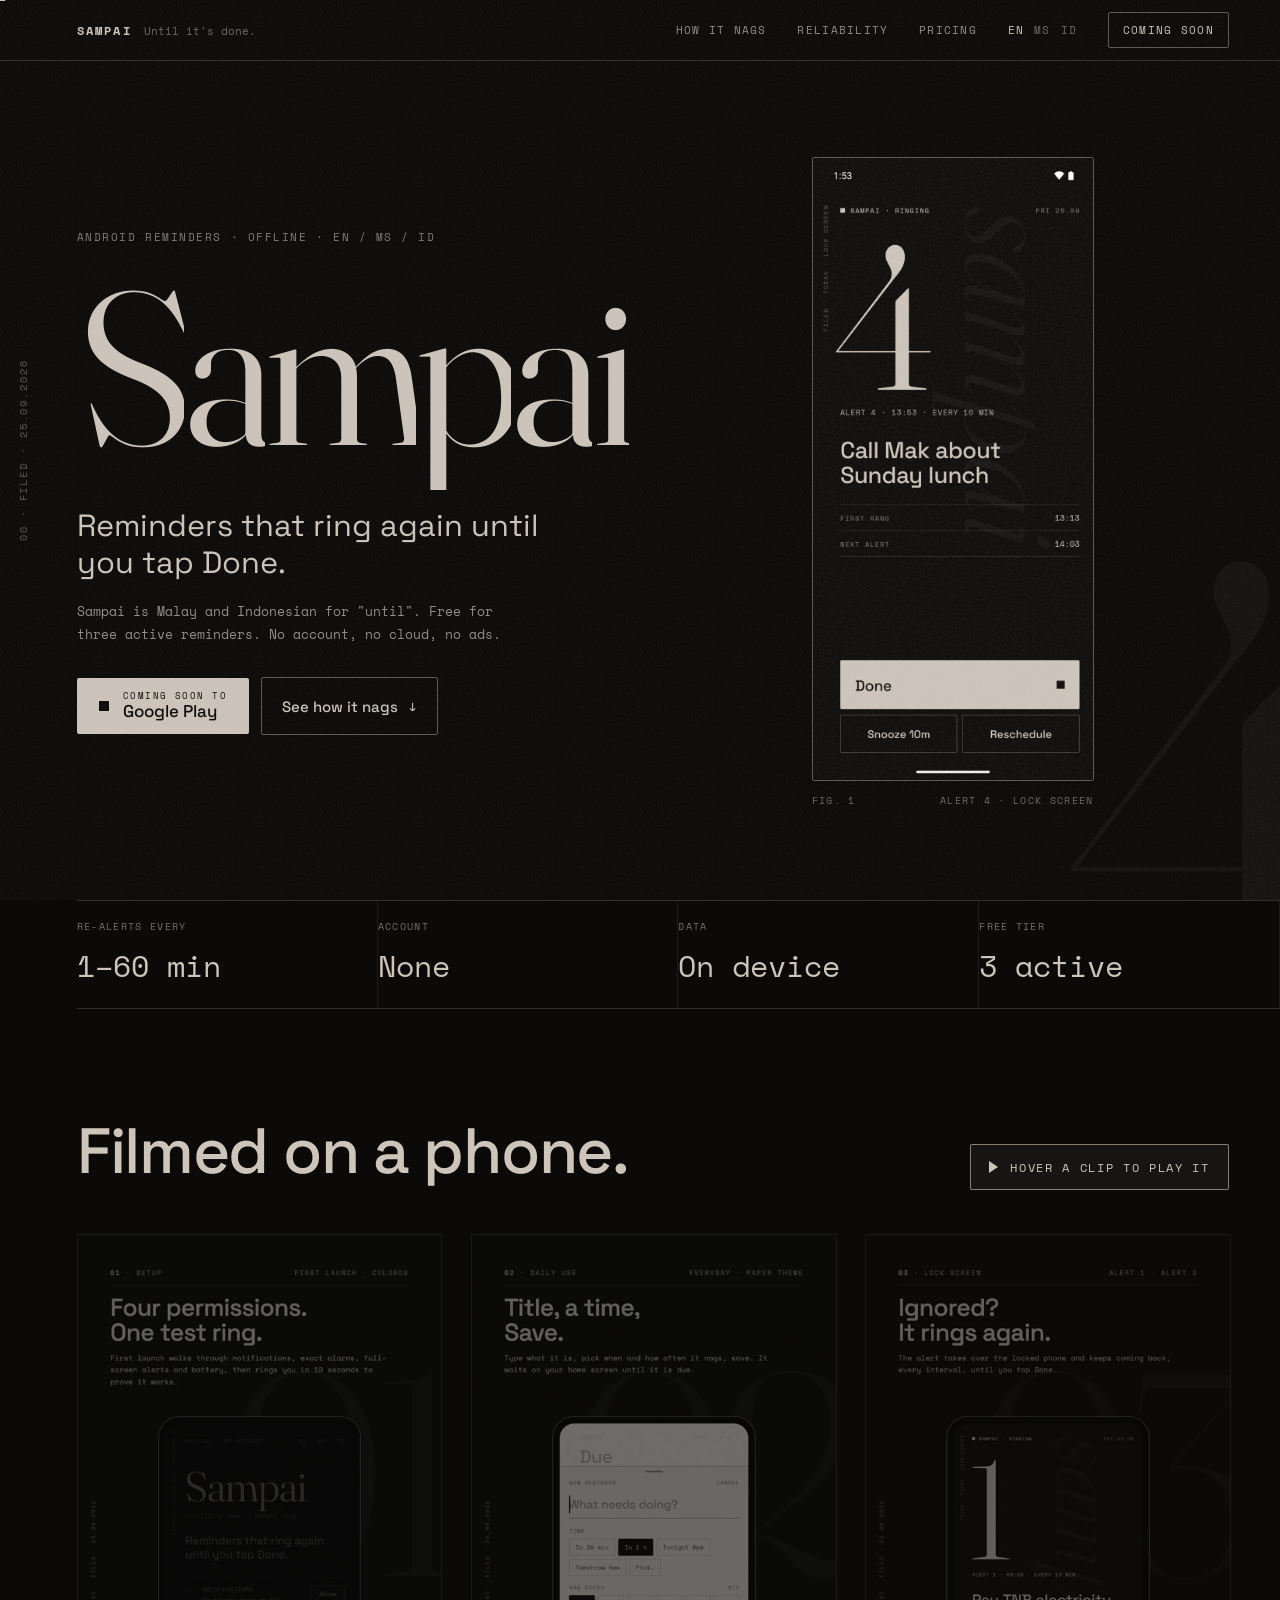
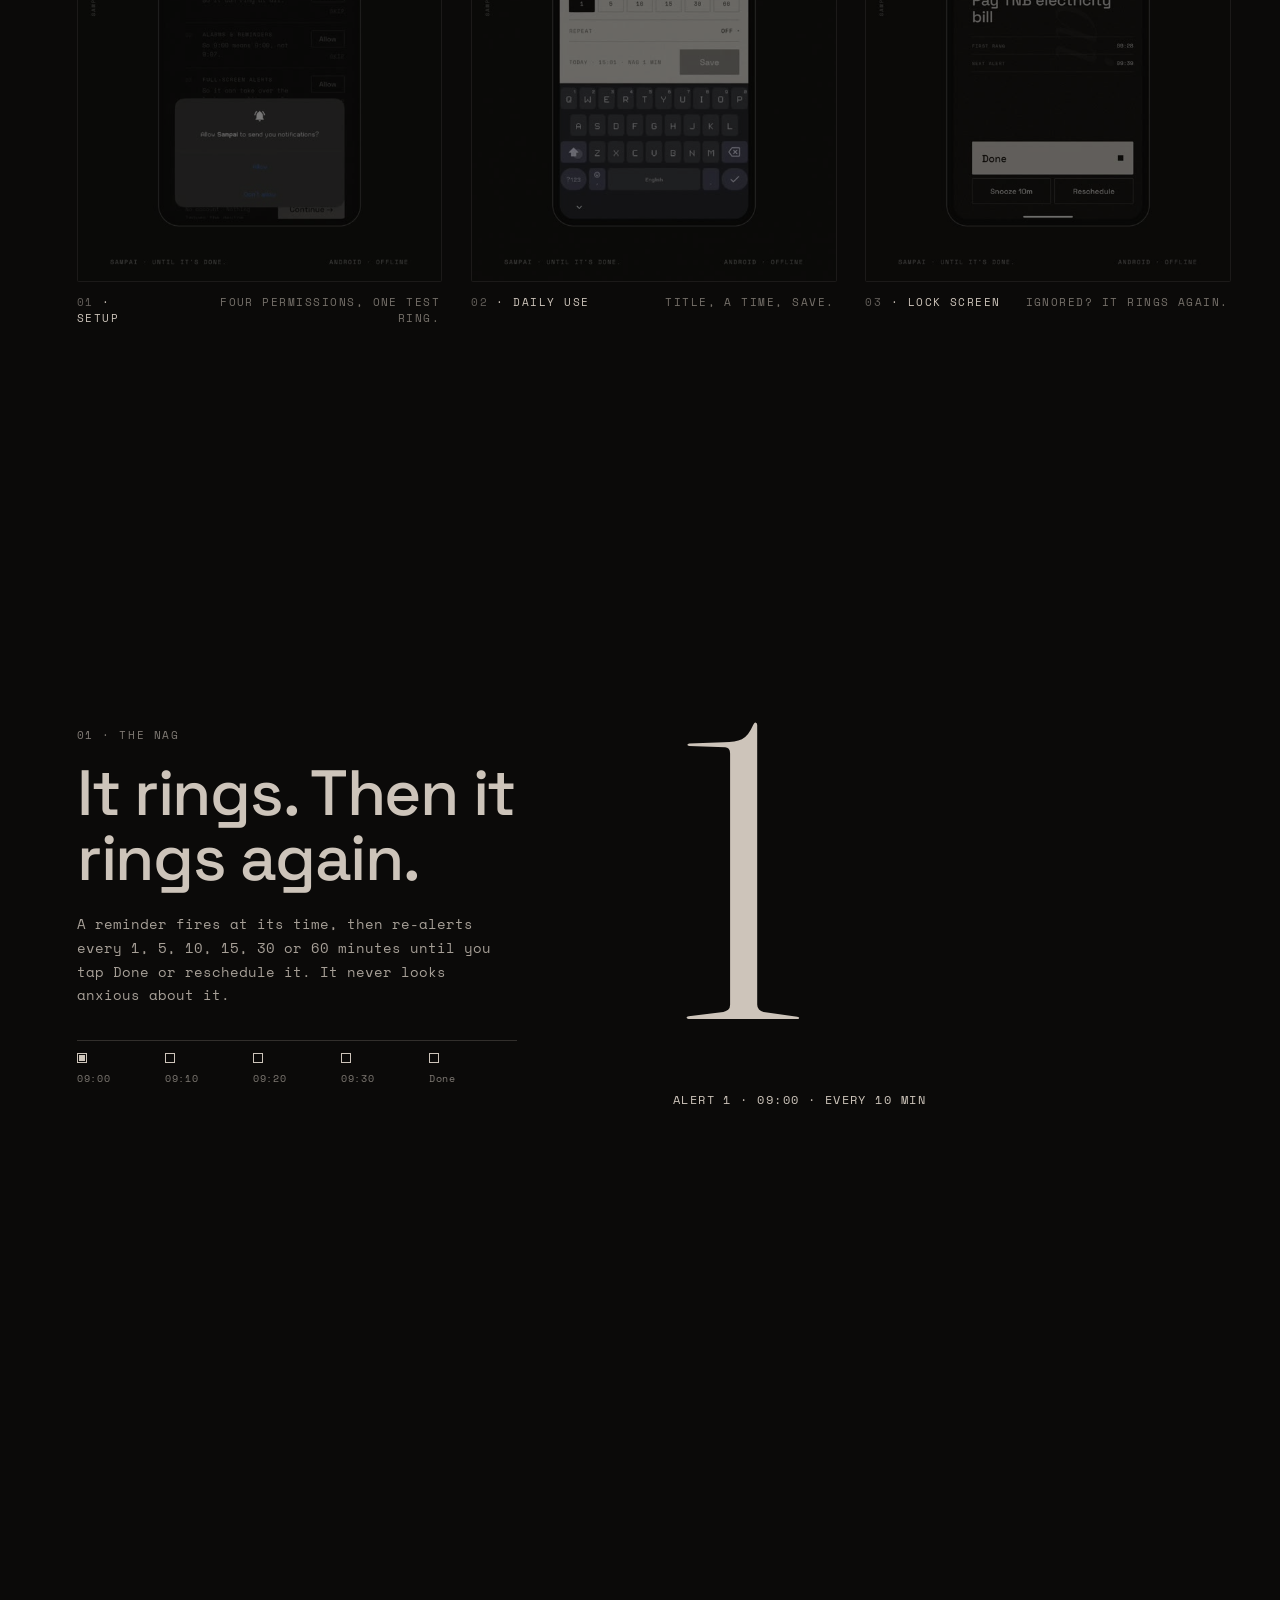
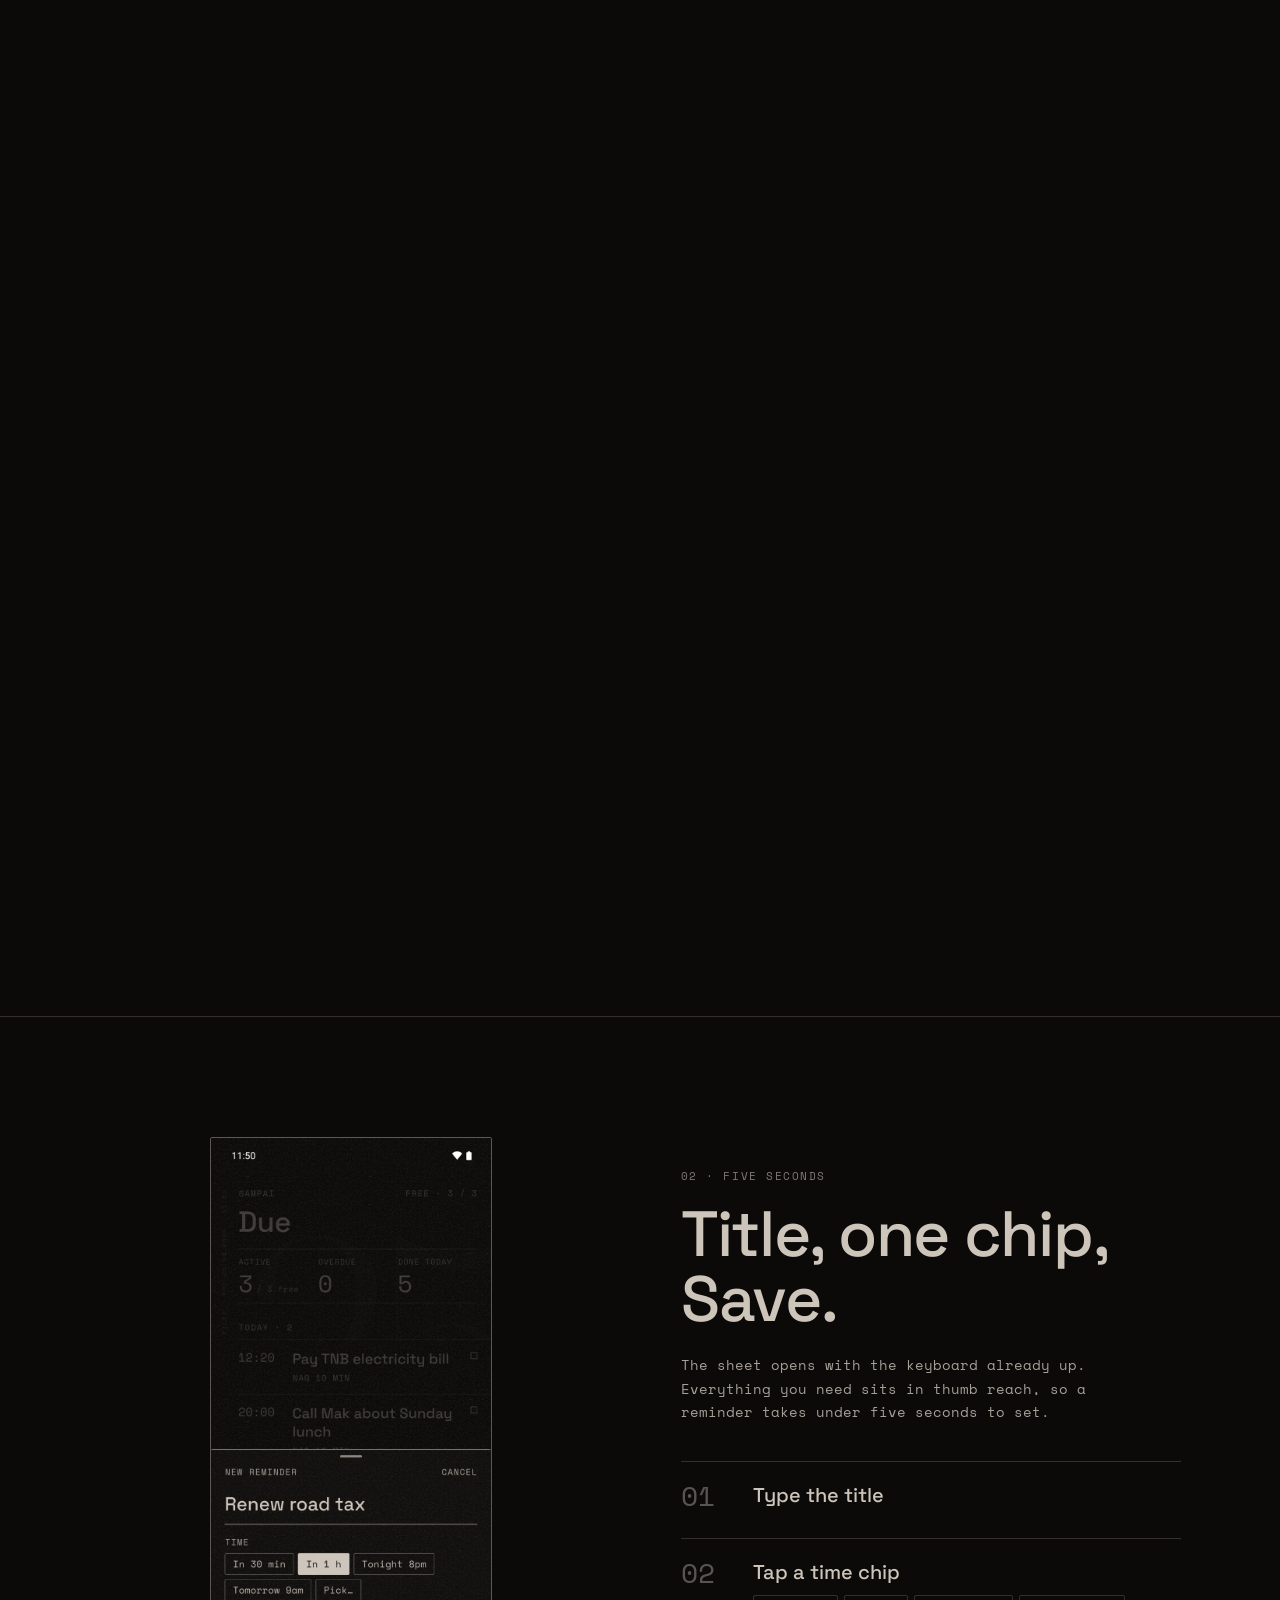
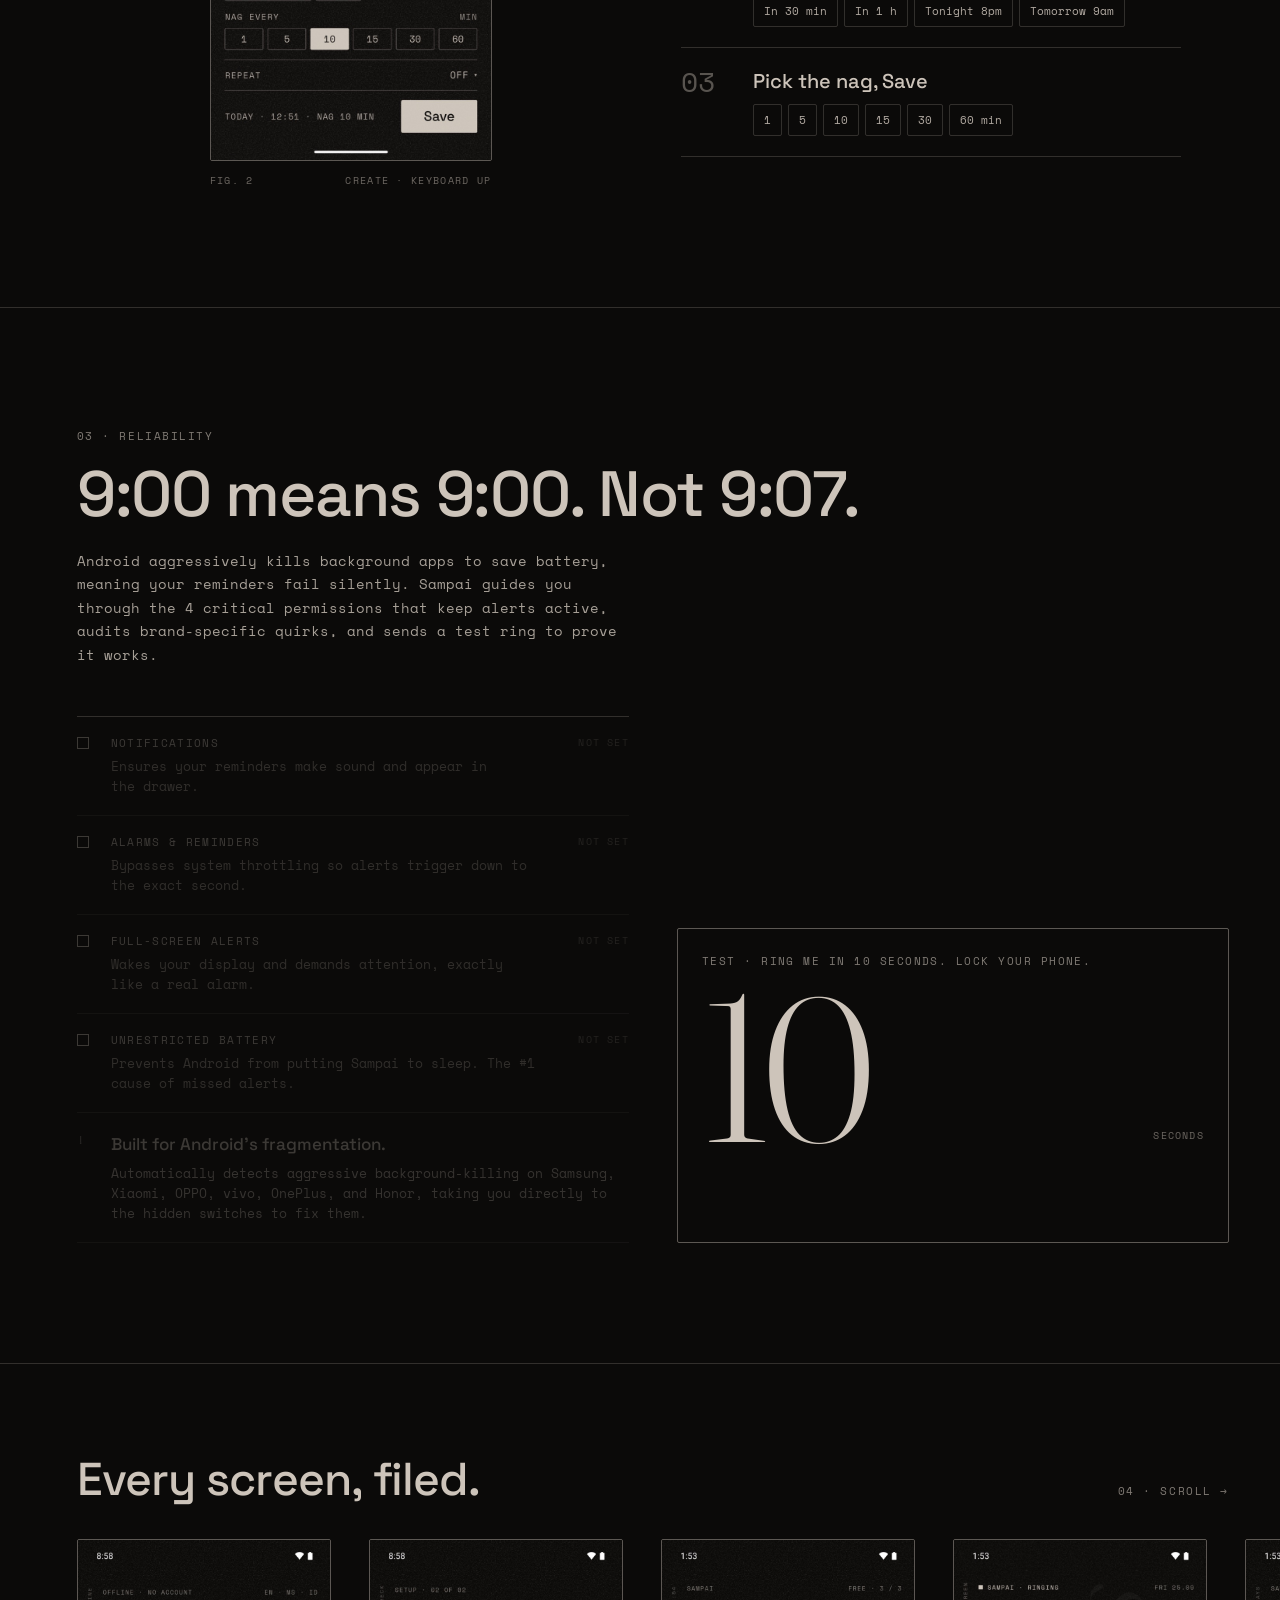
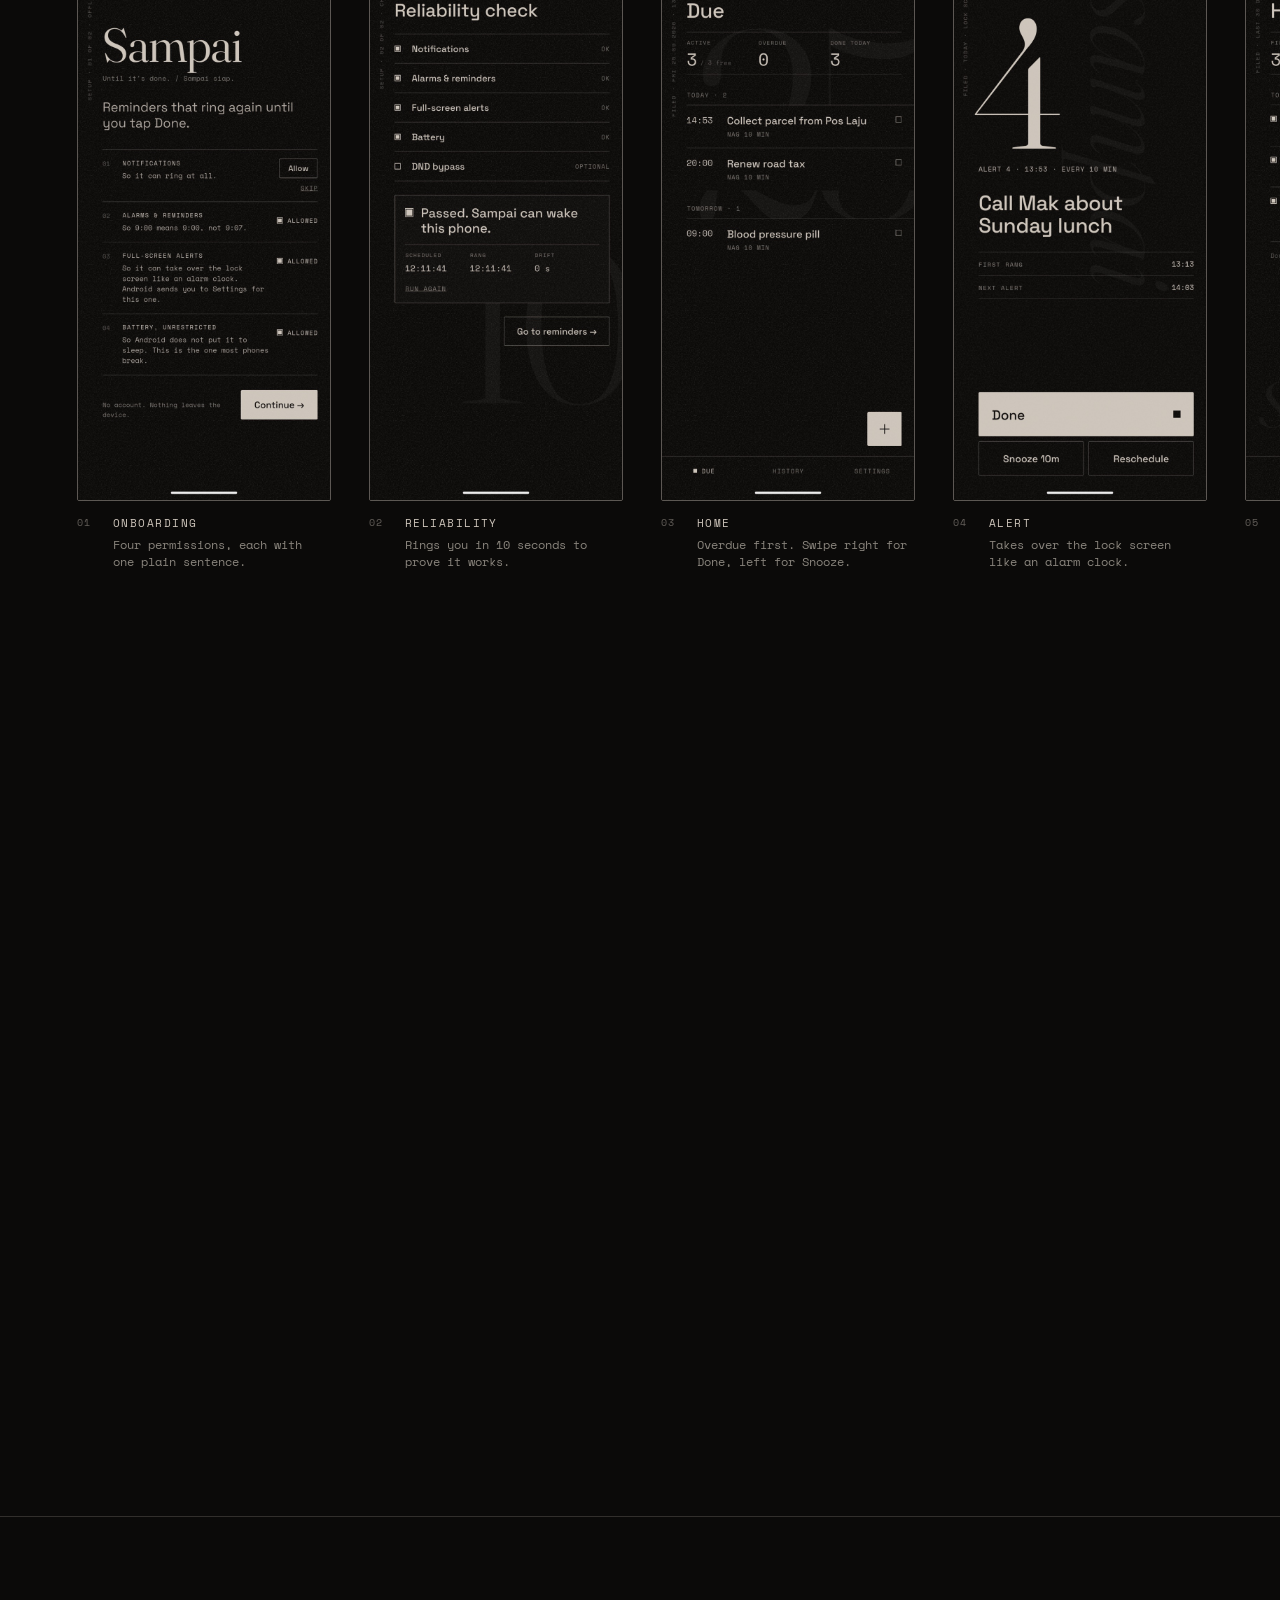
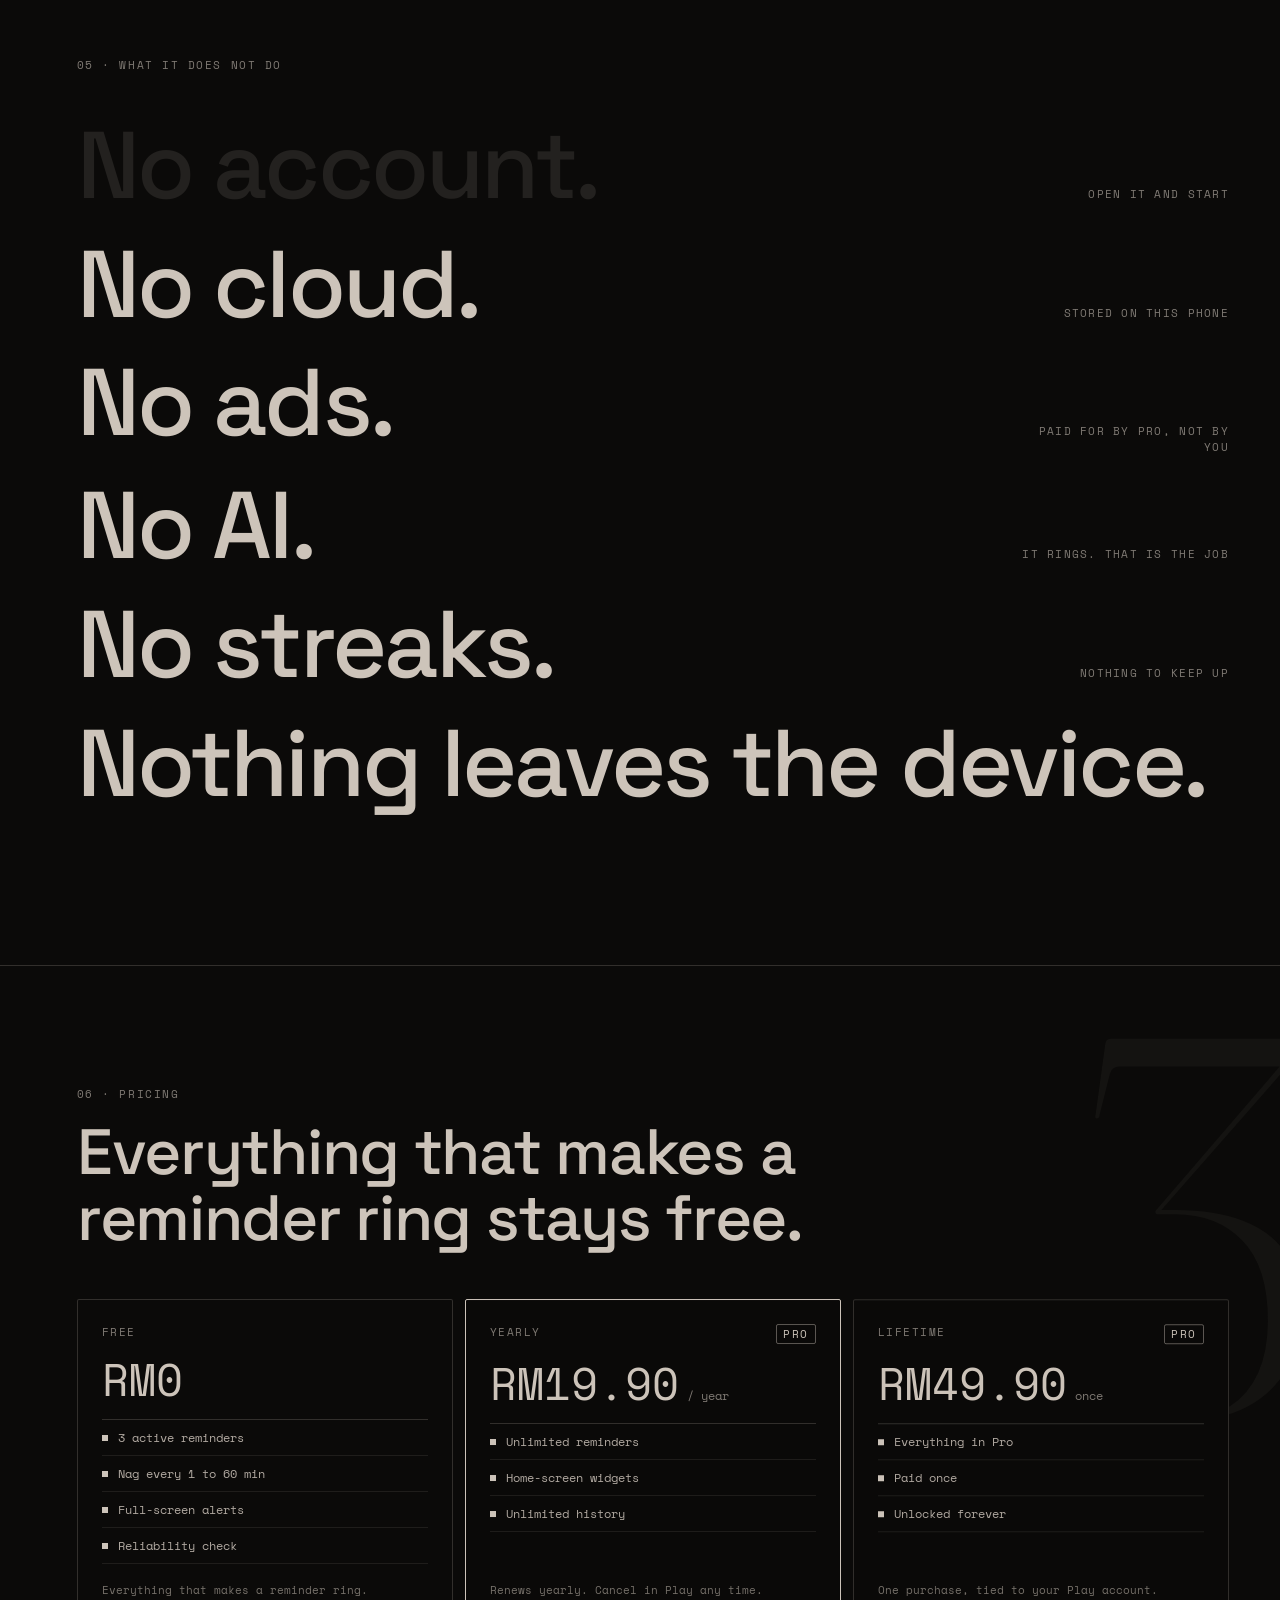
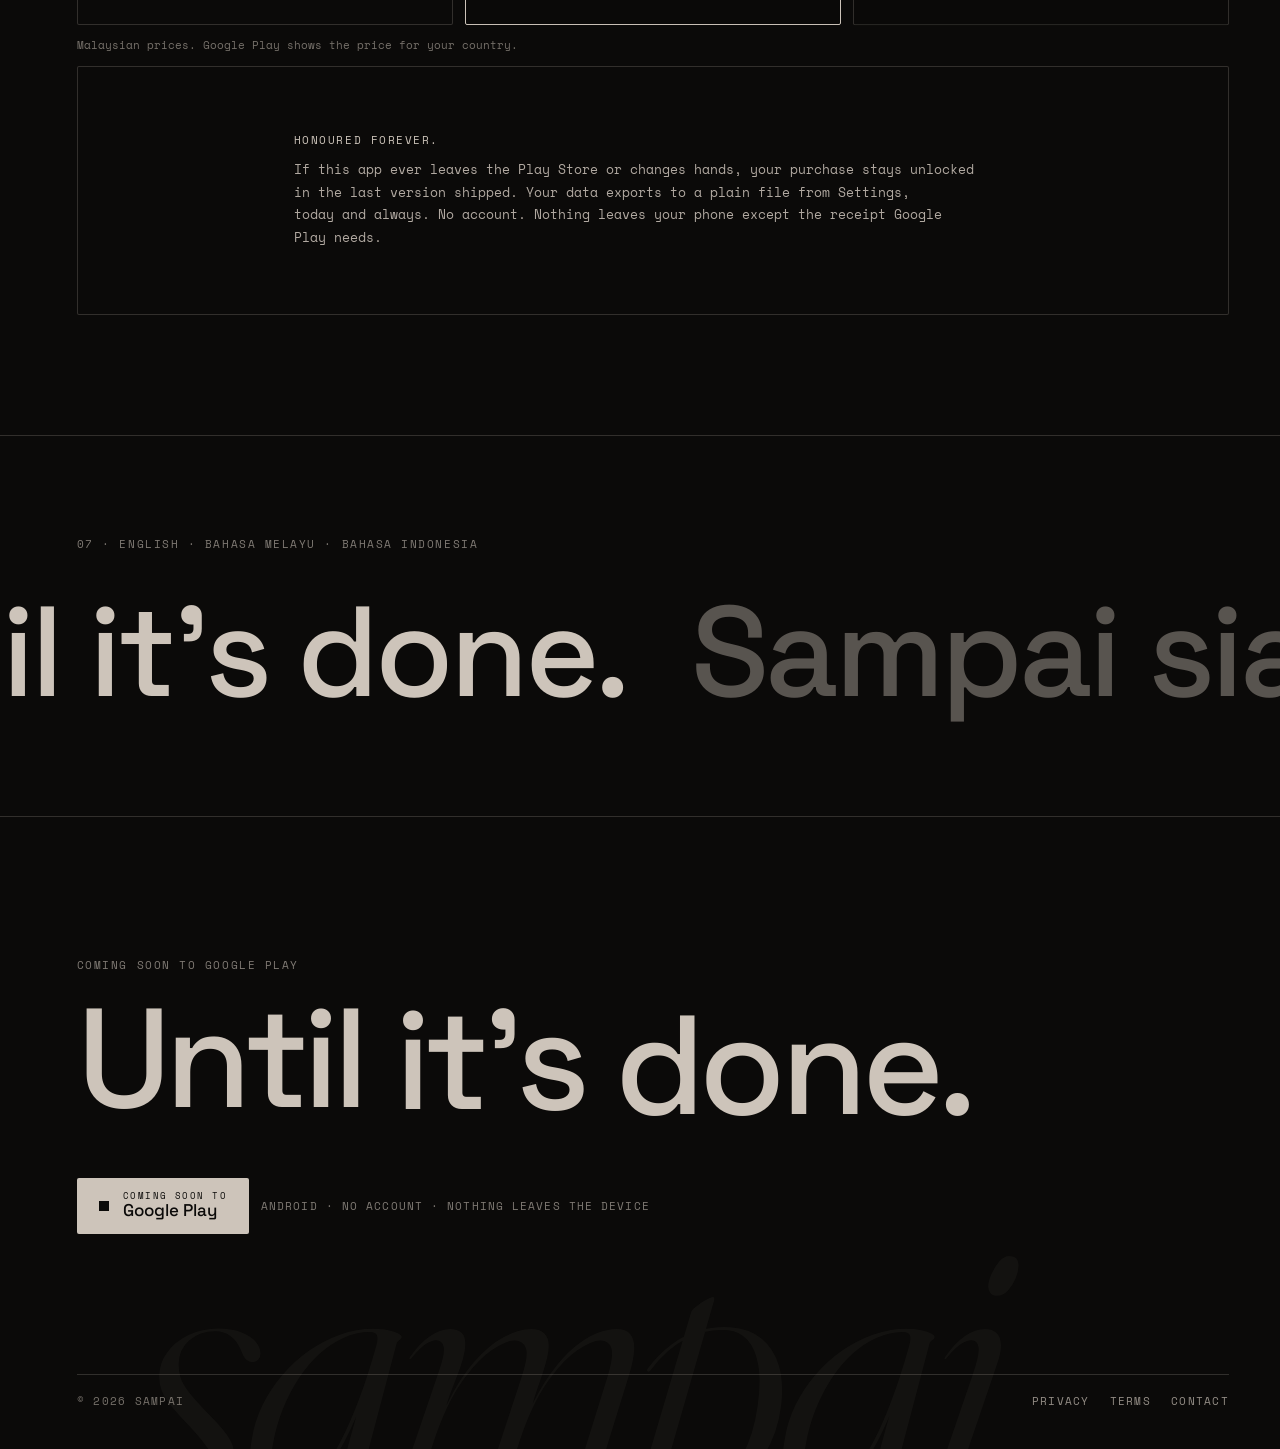
==== commit a77805c7: "Clips: dim the ones not playing on desktop and tablets Co-Authored-By: Claude Opus 5.5 <noreply@anth" ====
--- a/index.html
+++ b/index.html
@@ -56,7 +56,7 @@
   footer > div[style*="margin-top:140px"] { margin-top: 80px !important; }
 }
 </style>
-<style>[data-hint-tap] { display: none; } @keyframes hintpulse { 0%,100% { opacity: 1; transform: translateX(0); } 50% { opacity: .35; transform: translateX(3px); } } [data-pulse] { animation: hintpulse 1.6s ease-in-out infinite; } @media (prefers-reduced-motion: reduce) { [data-pulse] { animation: none; } } @media (hover: none), (pointer: coarse) { [data-hint-hover] { display: none; } [data-hint-tap] { display: inline; } } @media (max-width: 720px) { [data-hint] { display: none !important; } } @media (max-width: 1100px) { [data-clip] figcaption { flex-direction: column; gap: 4px !important; } [data-clip] figcaption > span:last-child { text-align: left !important; } } [data-vwrap] video:focus-visible { outline: 1px solid rgb(var(--i)); outline-offset: 3px; }</style>
+<style>[data-hint-tap] { display: none; } [data-clip] video { transition: opacity .35s ease, filter .35s ease; } [data-clips][data-dim] [data-clip] video:not([data-on]) { opacity: .45; filter: grayscale(.4); } @keyframes hintpulse { 0%,100% { opacity: 1; transform: translateX(0); } 50% { opacity: .35; transform: translateX(3px); } } [data-pulse] { animation: hintpulse 1.6s ease-in-out infinite; } @media (prefers-reduced-motion: reduce) { [data-pulse] { animation: none; } } @media (hover: none), (pointer: coarse) { [data-hint-hover] { display: none; } [data-hint-tap] { display: inline; } } @media (max-width: 720px) { [data-hint] { display: none !important; } } @media (max-width: 1100px) { [data-clip] figcaption { flex-direction: column; gap: 4px !important; } [data-clip] figcaption > span:last-child { text-align: left !important; } } [data-vwrap] video:focus-visible { outline: 1px solid rgb(var(--i)); outline-offset: 3px; }</style>
 </head>
 <body>
 <div data-root="" style="position:relative;font-family:'Space Mono',monospace;color:rgb(var(--i));background:rgb(var(--p))">
@@ -322,10 +322,12 @@
   const hover = matchMedia('(hover: hover) and (pointer: fine)').matches;
   
   if (reduce) { vids.forEach(v => { v.controls = true; v.preload = 'metadata'; }); document.querySelectorAll('[data-hint]').forEach(h => h.remove()); return; }
+  const row = document.querySelector('[data-clips]');
   if (hover) {
+    row.dataset.dim = '';
     // Desktop: one clip at a time, only while pointed at or focused.
-    const play = v => { vids.forEach(o => o !== v && o.pause()); v.preload = 'auto'; v.play().catch(() => {}); };
-    const stop = v => v.pause();
+    const play = v => { vids.forEach(o => { if (o !== v) { o.pause(); delete o.dataset.on; } }); v.dataset.on = ''; v.preload = 'auto'; v.play().catch(() => {}); };
+    const stop = v => { v.pause(); delete v.dataset.on; };
     vids.forEach(v => {
       v.preload = 'metadata';
       v.addEventListener('mouseenter', () => play(v));
@@ -337,12 +339,13 @@
   }
   // Wide touch screens (tablets) show all three side by side: tap to play one.
   if (matchMedia('(min-width: 721px)').matches) {
+    row.dataset.dim = '';
     vids.forEach(v => {
       v.preload = 'metadata';
       v.addEventListener('click', () => {
-        if (!v.paused) { v.pause(); return; }
-        vids.forEach(o => o !== v && o.pause());
-        v.preload = 'auto'; v.play().catch(() => { v.controls = true; });
+        if (!v.paused) { v.pause(); delete v.dataset.on; return; }
+        vids.forEach(o => { if (o !== v) { o.pause(); delete o.dataset.on; } });
+        v.dataset.on = ''; v.preload = 'auto'; v.play().catch(() => { v.controls = true; });
       });
     });
     return;
